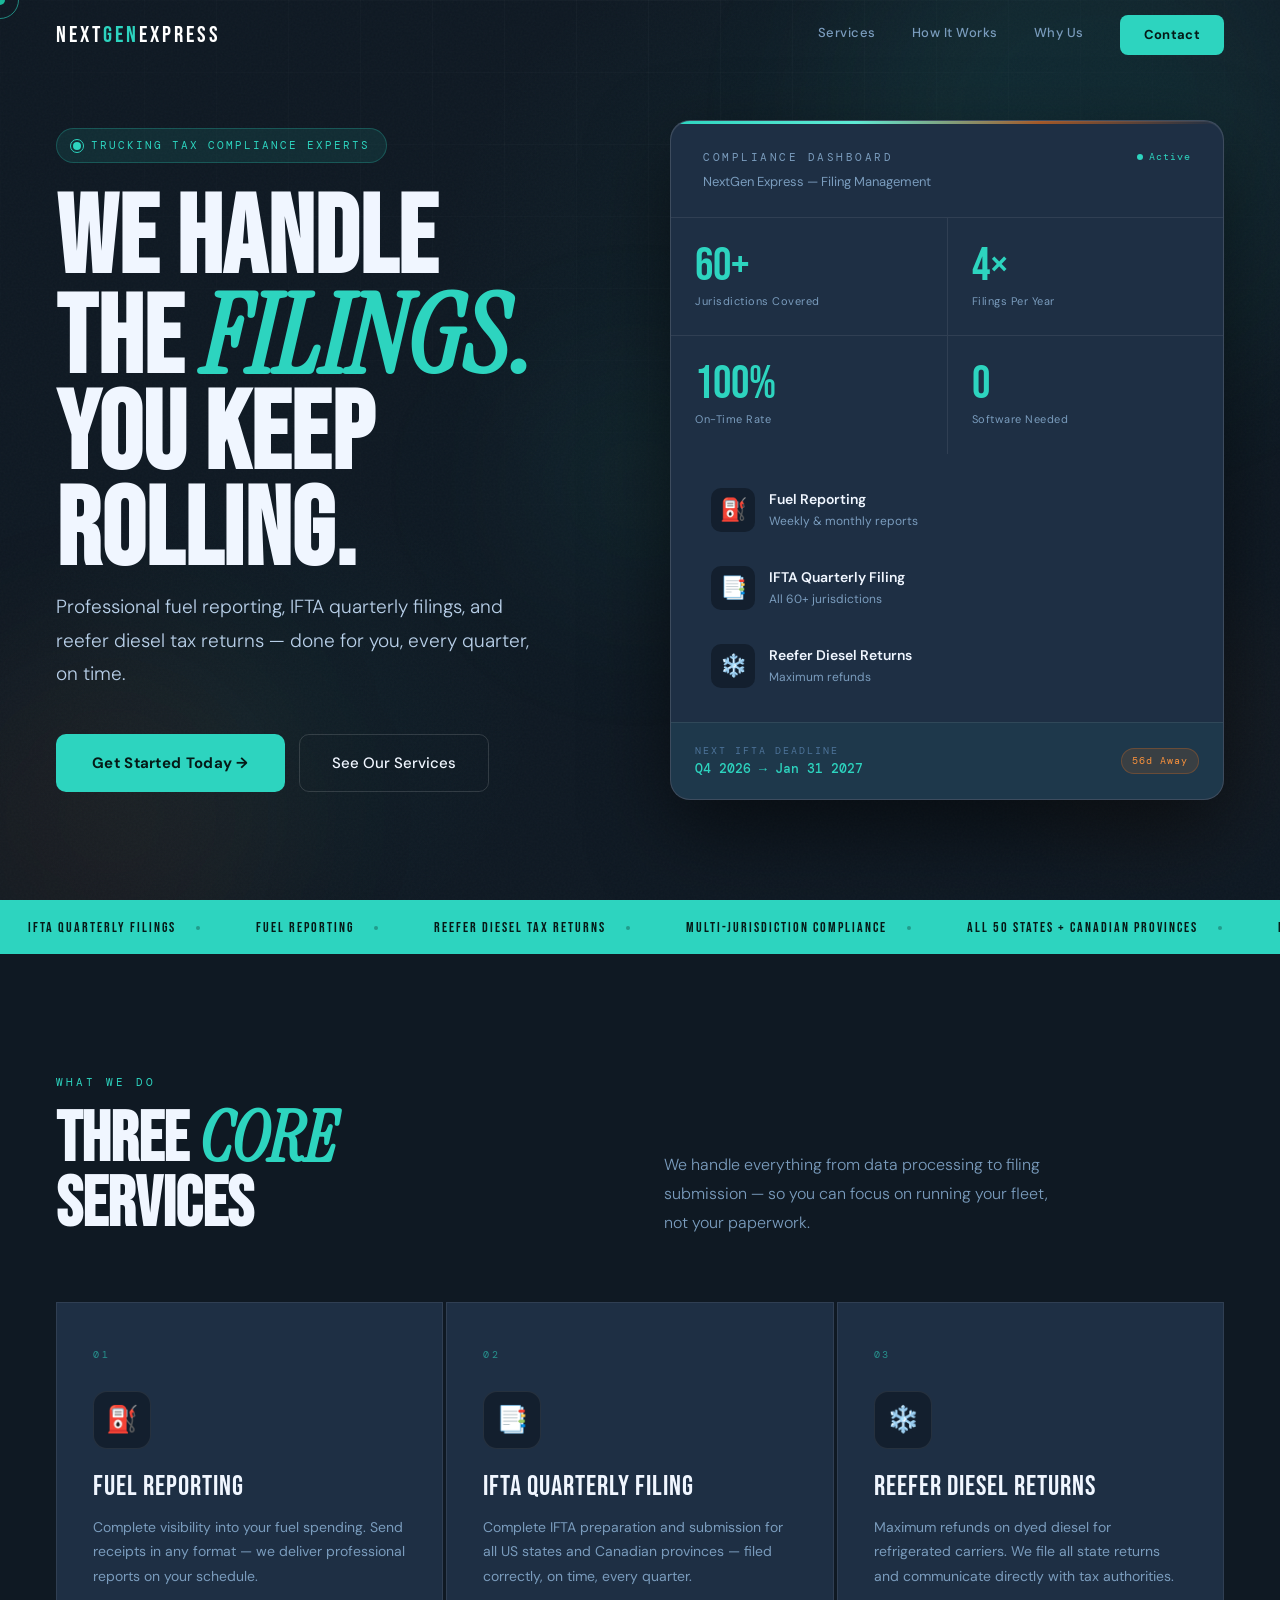
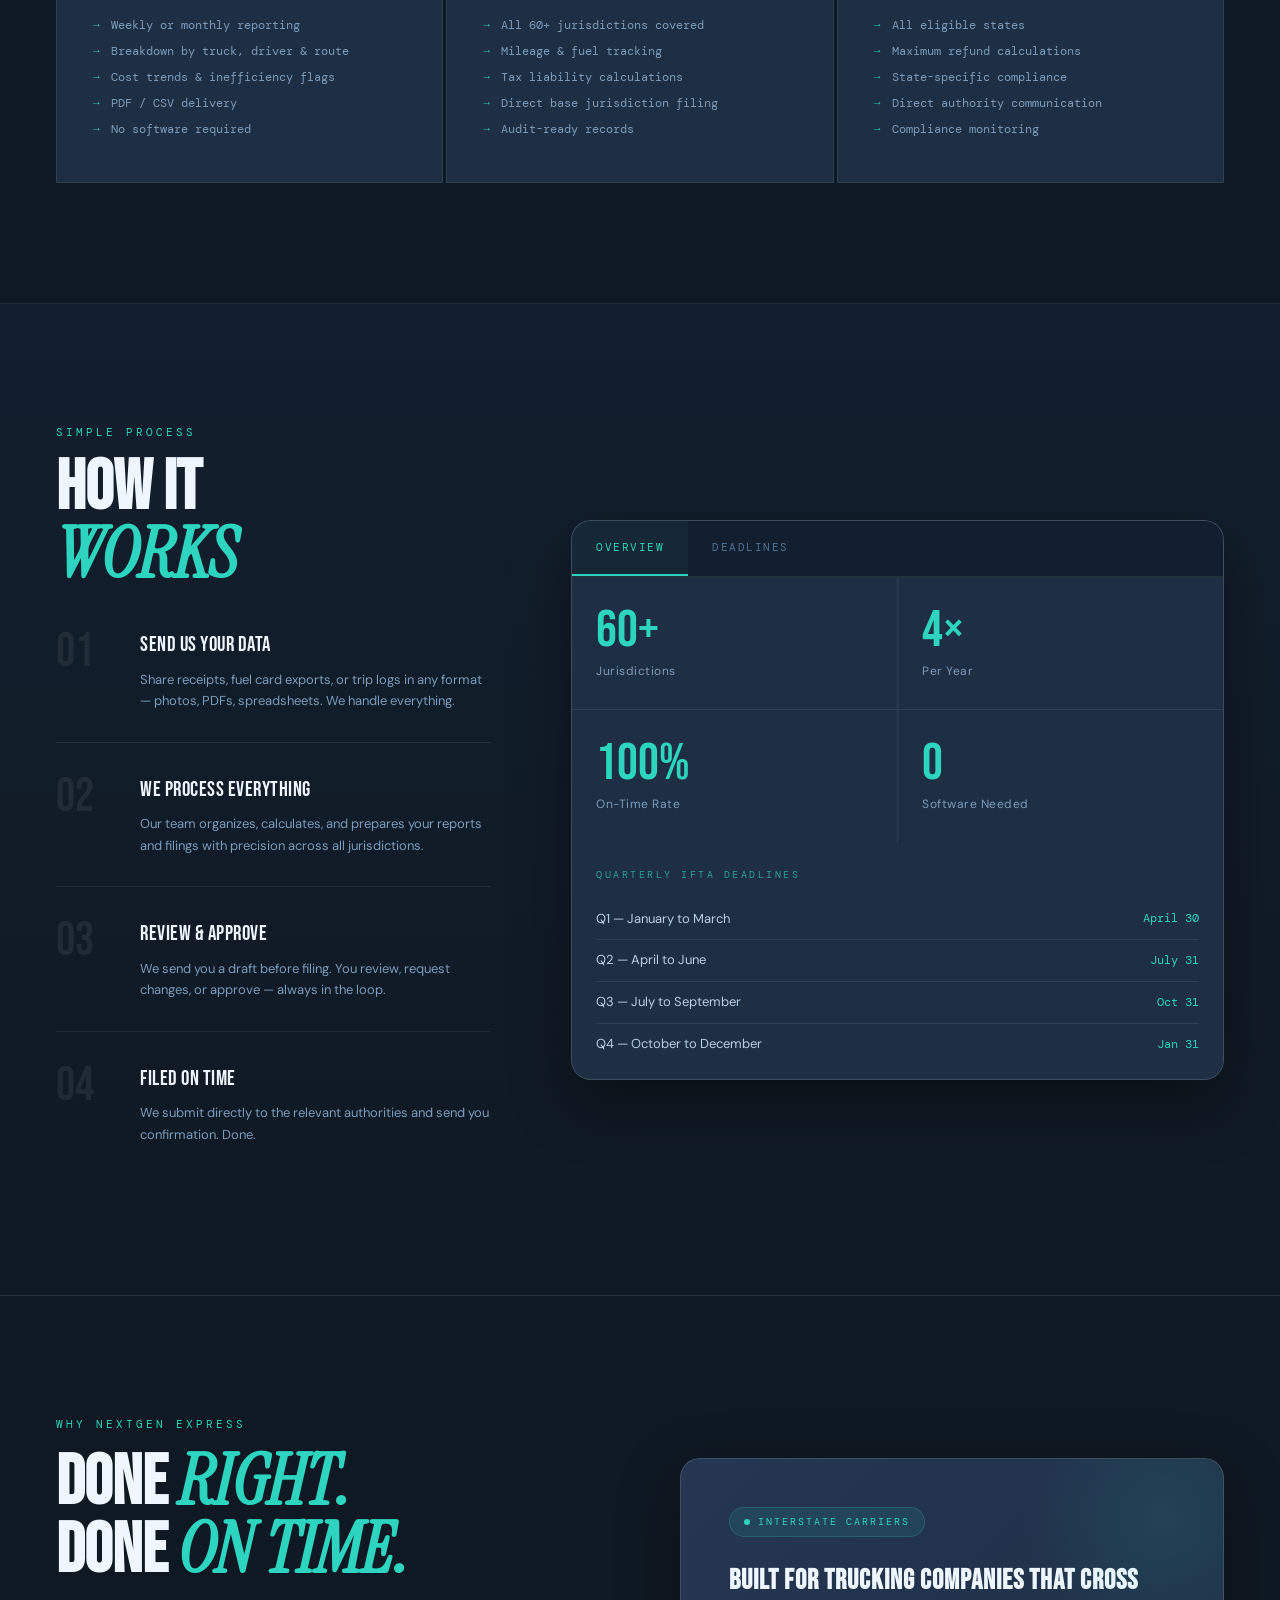
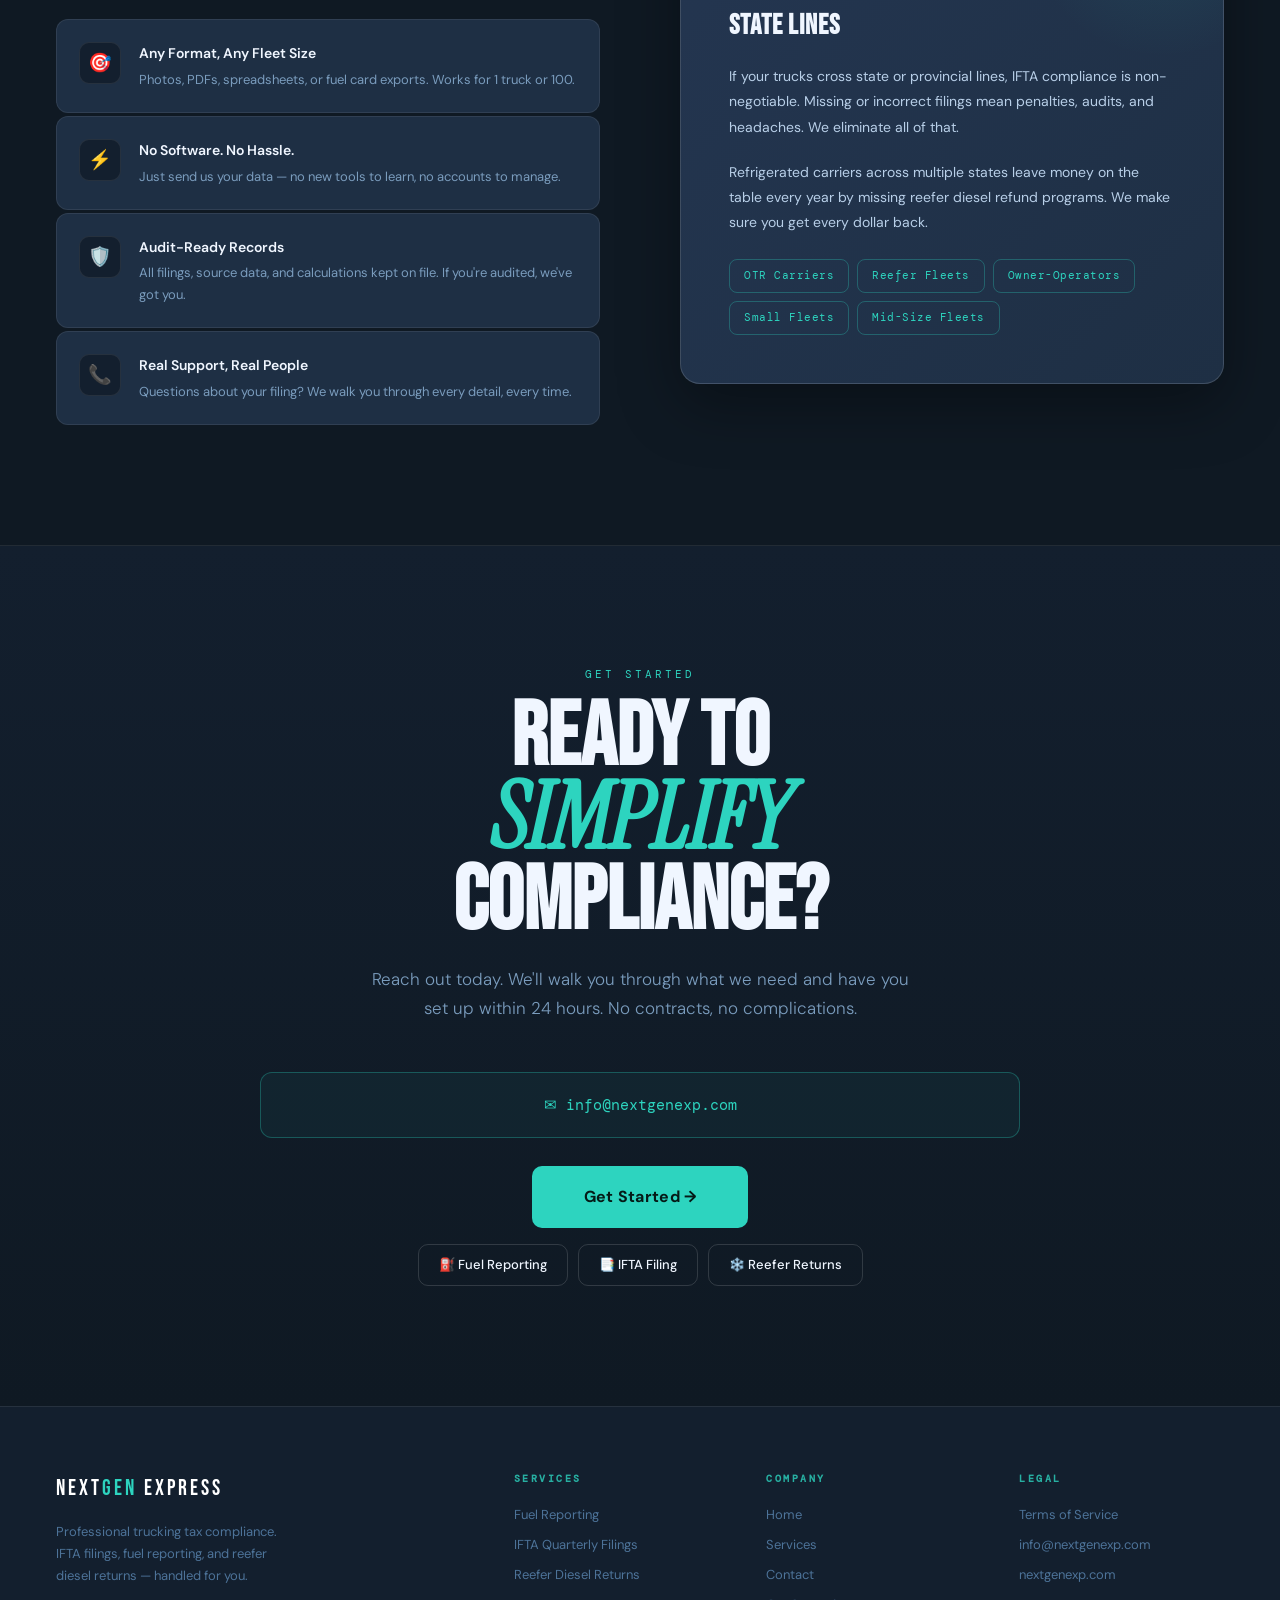
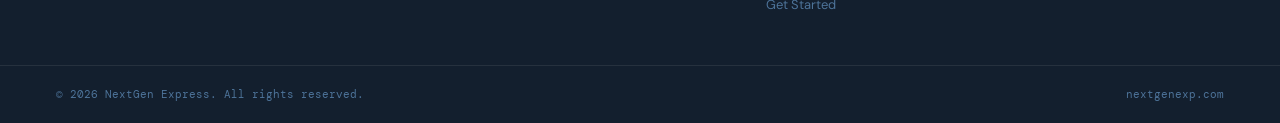
==== index.html @ b8080bb4 "Update IFTA deadline display logic in index.html" ====
<!DOCTYPE html>
<html lang="en">
<head>
<meta charset="UTF-8">
<meta name="viewport" content="width=device-width, initial-scale=1.0">
<title>NextGen Express — Trucking Tax Compliance</title>
<link rel="preconnect" href="https://fonts.googleapis.com">
<link href="https://fonts.googleapis.com/css2?family=Bebas+Neue&family=Instrument+Serif:ital@0;1&family=DM+Sans:ital,wght@0,300;0,400;0,500;0,600;1,300&family=DM+Mono:wght@400;500&display=swap" rel="stylesheet">
<style>
:root{
  --bg:#0f1923;
  --bg2:#131f2e;
  --bg3:#1a2840;
  --card:#1e2f44;
  --card2:#243651;
  --cyan:#2dd4bf;
  --cyan2:#5eead4;
  --cyan3:#99f6e4;
  --cyanDim:rgba(45,212,191,0.12);
  --cyanGlow:rgba(45,212,191,0.25);
  --cyanBorder:rgba(45,212,191,0.3);
  --border:rgba(255,255,255,0.08);
  --border2:rgba(255,255,255,0.14);
  --white:#ffffff;
  --text1:#f0f6ff;
  --text2:#b8cfe8;
  --text3:#7a9cbd;
  --text4:#4d7399;
  --accent:#f97316;
}
*,*::before,*::after{box-sizing:border-box;margin:0;padding:0;}
html{scroll-behavior:smooth;}
body{font-family:'DM Sans',sans-serif;background:var(--bg);color:var(--text1);overflow-x:hidden;line-height:1.6;cursor:none;}

/* ── CUSTOM CURSOR ── */
.cursor{position:fixed;width:10px;height:10px;background:var(--cyan);border-radius:50%;pointer-events:none;z-index:9999;transform:translate(-50%,-50%);transition:width .15s,height .15s,opacity .15s;mix-blend-mode:difference;}
.cursor-ring{position:fixed;width:38px;height:38px;border:1.5px solid var(--cyan);border-radius:50%;pointer-events:none;z-index:9998;transform:translate(-50%,-50%);transition:all .1s ease;opacity:.6;}
.cursor.hover{width:16px;height:16px;opacity:.8;}
.cursor-ring.hover{width:56px;height:56px;opacity:.3;}
.cursor-ring.click{width:28px;height:28px;opacity:.9;}
@media(max-width:768px){.cursor,.cursor-ring{display:none;}body{cursor:auto;}}

/* ── NOISE GRAIN ── */
body::after{content:'';position:fixed;inset:0;pointer-events:none;z-index:1;opacity:.03;
  background-image:url("data:image/svg+xml,%3Csvg viewBox='0 0 512 512' xmlns='http://www.w3.org/2000/svg'%3E%3Cfilter id='n'%3E%3CfeTurbulence type='fractalNoise' baseFrequency='0.85' numOctaves='4' stitchTiles='stitch'/%3E%3C/filter%3E%3Crect width='100%25' height='100%25' filter='url(%23n)'/%3E%3C/svg%3E");}

/* ── NAV ── */
nav{position:fixed;top:0;left:0;right:0;z-index:500;height:70px;padding:0 56px;
  display:flex;align-items:center;justify-content:space-between;
  transition:background .4s,backdrop-filter .4s,box-shadow .4s;}
nav.scrolled{background:rgba(15,25,35,0.88);backdrop-filter:blur(28px);box-shadow:0 1px 0 var(--border);}
.nav-logo{font-family:'Bebas Neue',sans-serif;font-size:23px;letter-spacing:3px;color:var(--white);text-decoration:none;display:flex;align-items:center;}
.nav-logo .accent{color:var(--cyan);}
.nav-links{display:flex;gap:36px;align-items:center;}
.nav-links a{color:var(--text3);text-decoration:none;font-size:13px;font-weight:500;letter-spacing:.5px;transition:color .2s;position:relative;padding-bottom:4px;}
.nav-links a::after{content:'';position:absolute;bottom:0;left:0;width:0;height:1.5px;background:var(--cyan);transition:width .3s cubic-bezier(.4,0,.2,1);}
.nav-links a:hover{color:var(--text1);}
.nav-links a:hover::after,.nav-links a.active::after{width:100%;}
.nav-links a.active{color:var(--text1);}
.nav-cta{background:var(--cyan)!important;color:#051a17!important;padding:10px 24px!important;border-radius:8px!important;font-weight:700!important;font-size:13px!important;letter-spacing:.3px!important;transition:background .2s,transform .2s,box-shadow .2s!important;}
.nav-cta::after{display:none!important;}
.nav-cta:hover{background:var(--cyan2)!important;transform:translateY(-1px)!important;box-shadow:0 8px 24px var(--cyanGlow)!important;}

/* Mobile */
.hamburger{display:none;flex-direction:column;gap:5px;cursor:pointer;padding:6px;background:none;border:none;}
.hamburger span{display:block;width:22px;height:2px;background:var(--text2);border-radius:2px;transition:all .3s;}
.hamburger.open span:nth-child(1){transform:rotate(45deg) translate(5px,5px);}
.hamburger.open span:nth-child(2){opacity:0;transform:scaleX(0);}
.hamburger.open span:nth-child(3){transform:rotate(-45deg) translate(5px,-5px);}
.mobile-nav{display:none;position:fixed;inset:0;z-index:490;background:rgba(10,18,28,.97);backdrop-filter:blur(24px);flex-direction:column;align-items:center;justify-content:center;gap:44px;}
.mobile-nav.open{display:flex;}
.mobile-nav a{font-family:'Bebas Neue',sans-serif;font-size:44px;letter-spacing:2px;color:rgba(240,246,255,.6);text-decoration:none;transition:color .2s,transform .2s;letter-spacing:3px;}
.mobile-nav a:hover{color:var(--cyan);transform:translateX(10px);}
.mobile-nav .mob-cta{background:var(--cyan);color:#051a17;padding:16px 52px;border-radius:10px;font-size:30px;font-weight:700;}

/* ── HERO ── */
.hero{min-height:100vh;display:grid;grid-template-columns:1fr 1fr;align-items:center;
  padding:100px 56px 80px;position:relative;overflow:hidden;gap:60px;}

/* Animated background */
.hero-bg{position:absolute;inset:0;pointer-events:none;}
.hero-bg-mesh{position:absolute;inset:0;
  background:
    radial-gradient(ellipse 60% 70% at 70% 30%,rgba(45,212,191,.06) 0%,transparent 60%),
    radial-gradient(ellipse 40% 50% at 20% 80%,rgba(45,212,191,.04) 0%,transparent 55%),
    radial-gradient(ellipse 30% 40% at 90% 80%,rgba(249,115,22,.04) 0%,transparent 50%);}
.hero-grid-lines{position:absolute;inset:0;
  background-image:linear-gradient(rgba(255,255,255,.025) 1px,transparent 1px),
                   linear-gradient(90deg,rgba(255,255,255,.025) 1px,transparent 1px);
  background-size:72px 72px;
  mask-image:radial-gradient(ellipse 100% 100% at 50% 0%,black 0%,transparent 80%);}

/* Floating orbs */
.orb{position:absolute;border-radius:50%;filter:blur(80px);pointer-events:none;animation:orbFloat 8s ease-in-out infinite;}
.orb1{width:500px;height:500px;background:rgba(45,212,191,.07);top:-15%;right:-5%;animation-delay:0s;}
.orb2{width:350px;height:350px;background:rgba(249,115,22,.05);bottom:-10%;left:-5%;animation-delay:3s;}
.orb3{width:250px;height:250px;background:rgba(45,212,191,.05);top:40%;left:40%;animation-delay:5s;}
@keyframes orbFloat{0%,100%{transform:translate(0,0) scale(1);}33%{transform:translate(20px,-30px) scale(1.05);}66%{transform:translate(-15px,20px) scale(.97);};}

/* Left content */
.hero-left{position:relative;z-index:2;}
.hero-badge{display:inline-flex;align-items:center;gap:10px;
  background:rgba(45,212,191,.1);border:1px solid rgba(45,212,191,.25);
  padding:8px 16px;border-radius:100px;margin-bottom:30px;
  opacity:0;animation:slideIn .6s .1s forwards;}
.badge-pulse{width:8px;height:8px;background:var(--cyan);border-radius:50%;position:relative;}
.badge-pulse::after{content:'';position:absolute;inset:-3px;border:1.5px solid var(--cyan);border-radius:50%;animation:ripple 2s infinite;}
@keyframes ripple{0%{transform:scale(1);opacity:.8;}100%{transform:scale(2.2);opacity:0;}}
.badge-label{font-family:'DM Mono',monospace;font-size:11px;letter-spacing:2px;text-transform:uppercase;color:var(--cyan);}

.hero-title{font-family:'Bebas Neue',sans-serif;font-size:clamp(70px,8.5vw,116px);
  line-height:.88;letter-spacing:.5px;margin-bottom:10px;
  opacity:0;animation:slideIn .8s .25s forwards;}
.hero-title em{font-family:'Instrument Serif',serif;font-style:italic;color:var(--cyan);}

.hero-sub{font-size:clamp(16px,1.6vw,19px);color:var(--text2);max-width:480px;
  line-height:1.75;margin-bottom:44px;font-weight:300;
  opacity:0;animation:slideIn .8s .4s forwards;}

.hero-btns{display:flex;gap:14px;flex-wrap:wrap;
  opacity:0;animation:slideIn .8s .55s forwards;}
.btn-cta{background:var(--cyan);color:#051a17;padding:16px 36px;border-radius:10px;
  font-weight:700;font-size:15px;text-decoration:none;letter-spacing:.3px;
  transition:background .2s,transform .2s,box-shadow .2s;
  display:inline-flex;align-items:center;gap:10px;}
.btn-cta:hover{background:var(--cyan2);transform:translateY(-3px);box-shadow:0 16px 40px var(--cyanGlow);}
.btn-outline{color:var(--text1);padding:16px 32px;border:1.5px solid var(--border2);border-radius:10px;
  font-size:15px;font-weight:500;text-decoration:none;
  transition:border-color .2s,color .2s,background .2s,transform .2s;
  display:inline-flex;align-items:center;gap:10px;}
.btn-outline:hover{border-color:var(--cyanBorder);color:var(--cyan);background:var(--cyanDim);transform:translateY(-2px);}

/* ── RIGHT PANEL ── */
.hero-right{position:relative;z-index:2;opacity:0;animation:slideInRight .9s .3s forwards;}
@keyframes slideInRight{from{opacity:0;transform:translateX(40px);}to{opacity:1;transform:translateX(0);}}

.hero-panel{background:var(--card);border:1px solid var(--border2);border-radius:20px;
  overflow:hidden;position:relative;
  box-shadow:0 32px 80px rgba(0,0,0,.5),inset 0 1px 0 rgba(255,255,255,.08);}
.hero-panel::before{content:'';position:absolute;top:0;left:0;right:0;height:3px;
  background:linear-gradient(90deg,var(--cyan),var(--cyan2),rgba(249,115,22,.6),transparent);}

.hp-header{padding:28px 32px 24px;border-bottom:1px solid var(--border);}
.hp-title-row{display:flex;align-items:center;justify-content:space-between;margin-bottom:6px;}
.hp-title{font-family:'DM Mono',monospace;font-size:11px;letter-spacing:2.5px;text-transform:uppercase;color:var(--text3);}
.hp-live{display:flex;align-items:center;gap:6px;font-family:'DM Mono',monospace;font-size:10px;color:var(--cyan);letter-spacing:1px;}
.hp-live-dot{width:6px;height:6px;background:var(--cyan);border-radius:50%;animation:livePulse 2s infinite;}
@keyframes livePulse{0%,100%{opacity:1;box-shadow:0 0 0 0 var(--cyanGlow);}50%{opacity:.5;box-shadow:0 0 0 6px transparent;}}
.hp-sub{font-size:13px;color:var(--text3);}

.hp-stats{display:grid;grid-template-columns:1fr 1fr;gap:1px;background:var(--border);}
.hp-stat{padding:26px 24px;background:var(--card);transition:background .2s;}
.hp-stat:hover{background:var(--card2);}
.hp-stat-n{font-family:'Bebas Neue',sans-serif;font-size:46px;color:var(--cyan);line-height:1;margin-bottom:4px;}
.hp-stat-l{font-size:11px;color:var(--text3);letter-spacing:.5px;line-height:1.4;}

.hp-services{padding:20px 24px;}
.hp-svc{display:flex;align-items:center;gap:14px;padding:14px 16px;border-radius:10px;
  margin-bottom:6px;transition:background .2s,transform .2s;cursor:default;}
.hp-svc:last-child{margin-bottom:0;}
.hp-svc:hover{background:var(--card2);transform:translateX(4px);}
.hp-svc-icon{font-size:22px;width:44px;height:44px;background:var(--bg2);border-radius:10px;
  display:flex;align-items:center;justify-content:center;flex-shrink:0;}
.hp-svc-name{font-size:14px;font-weight:600;color:var(--text1);margin-bottom:2px;}
.hp-svc-desc{font-size:12px;color:var(--text3);}
.hp-svc-arrow{margin-left:auto;color:var(--cyan);opacity:0;transition:opacity .2s,transform .2s;font-size:16px;}
.hp-svc:hover .hp-svc-arrow{opacity:1;transform:translateX(4px);}

.hp-deadline{padding:20px 24px;background:rgba(45,212,191,.05);border-top:1px solid var(--border);
  display:flex;align-items:center;justify-content:space-between;}
.hp-dl-label{font-family:'DM Mono',monospace;font-size:10px;letter-spacing:2px;text-transform:uppercase;color:var(--text4);}
.hp-dl-val{font-family:'DM Mono',monospace;font-size:13px;color:var(--cyan);font-weight:500;}
.hp-dl-badge{background:rgba(249,115,22,.15);border:1px solid rgba(249,115,22,.3);color:#fb923c;
  font-family:'DM Mono',monospace;font-size:10px;letter-spacing:1px;padding:4px 10px;border-radius:100px;}

/* ── TICKER ── */
.ticker{background:var(--cyan);padding:14px 0;overflow:hidden;white-space:nowrap;position:relative;z-index:2;}
.ticker-inner{display:inline-flex;animation:ticker 35s linear infinite;}
.ticker-item{display:inline-flex;align-items:center;gap:20px;padding:0 28px;
  font-family:'Bebas Neue',sans-serif;font-size:14px;letter-spacing:2px;color:#051a17;}
.ticker-dot{width:4px;height:4px;background:rgba(5,26,23,.3);border-radius:50%;}

/* ── SERVICES SECTION ── */
#services{padding:120px 56px;position:relative;z-index:2;}
.services-header{display:grid;grid-template-columns:1fr 1fr;gap:48px;align-items:end;margin-bottom:64px;}
.sec-eyebrow{font-family:'DM Mono',monospace;font-size:11px;letter-spacing:3px;text-transform:uppercase;color:var(--cyan);margin-bottom:14px;opacity:.9;}
.sec-heading{font-family:'Bebas Neue',sans-serif;font-size:clamp(44px,5.5vw,72px);line-height:.92;color:var(--text1);}
.sec-heading em{font-family:'Instrument Serif',serif;font-style:italic;color:var(--cyan);}
.sec-desc{font-size:16px;color:var(--text3);line-height:1.8;max-width:400px;align-self:end;font-weight:300;}

.svc-grid{display:grid;grid-template-columns:repeat(3,1fr);gap:3px;}
.svc-card{background:var(--card);border:1px solid var(--border);padding:44px 36px;
  position:relative;overflow:hidden;transition:transform .3s,box-shadow .3s,background .3s;}
.svc-card::after{content:'';position:absolute;inset:0;background:linear-gradient(135deg,rgba(45,212,191,.06) 0%,transparent 60%);opacity:0;transition:opacity .3s;}
.svc-card:hover{transform:translateY(-8px);box-shadow:0 24px 60px rgba(0,0,0,.5);background:var(--card2);}
.svc-card:hover::after{opacity:1;}
.svc-card-line{position:absolute;bottom:0;left:0;width:0;height:3px;background:linear-gradient(90deg,var(--cyan),var(--cyan2));transition:width .5s cubic-bezier(.4,0,.2,1);}
.svc-card:hover .svc-card-line{width:100%;}
.svc-n{font-family:'DM Mono',monospace;font-size:10px;letter-spacing:2.5px;color:var(--cyan);opacity:.6;margin-bottom:28px;}
.svc-icon-wrap{width:58px;height:58px;background:var(--bg2);border:1px solid var(--border);border-radius:14px;display:flex;align-items:center;justify-content:center;font-size:26px;margin-bottom:24px;transition:background .3s,border-color .3s,transform .3s;}
.svc-card:hover .svc-icon-wrap{background:var(--cyanDim);border-color:var(--cyanBorder);transform:scale(1.08);}
.svc-name{font-family:'Bebas Neue',sans-serif;font-size:28px;letter-spacing:1px;color:var(--text1);margin-bottom:14px;line-height:1;}
.svc-body{font-size:14px;color:var(--text3);line-height:1.75;margin-bottom:28px;}
.svc-feats{list-style:none;display:flex;flex-direction:column;gap:8px;}
.svc-feats li{font-size:12px;color:var(--text3);padding-left:18px;position:relative;font-family:'DM Mono',monospace;line-height:1.5;transition:color .2s;}
.svc-feats li::before{content:'→';position:absolute;left:0;color:var(--cyan);font-size:11px;}
.svc-card:hover .svc-feats li{color:var(--text2);}

/* ── PROCESS SECTION ── */
#process{padding:120px 56px;background:linear-gradient(180deg,var(--bg2) 0%,var(--bg) 100%);
  border-top:1px solid var(--border);border-bottom:1px solid var(--border);}
.process-layout{display:grid;grid-template-columns:1fr 1.5fr;gap:80px;align-items:center;}
.steps-list{display:flex;flex-direction:column;gap:0;margin-top:40px;}
.step-item{display:grid;grid-template-columns:64px 1fr;gap:20px;padding:30px 0;
  border-bottom:1px solid var(--border);transition:all .3s;}
.step-item:first-child{padding-top:0;}
.step-item:last-child{border-bottom:none;}
.step-item:hover .step-num-big{color:rgba(45,212,191,.4);}
.step-num-big{font-family:'Bebas Neue',sans-serif;font-size:48px;color:rgba(255,255,255,.07);line-height:1;transition:color .3s;}
.step-t{font-family:'Bebas Neue',sans-serif;font-size:21px;letter-spacing:.5px;margin-bottom:7px;color:var(--text1);}
.step-d{font-size:13px;color:var(--text3);line-height:1.65;}

.process-visual{background:var(--card);border:1px solid var(--border2);border-radius:20px;overflow:hidden;
  box-shadow:0 24px 60px rgba(0,0,0,.4);}
.pv-header{padding:0;background:var(--bg2);border-bottom:1px solid var(--border);}
.pv-tabs{display:flex;}
.pv-tab{padding:18px 24px;font-family:'DM Mono',monospace;font-size:11px;letter-spacing:1.5px;
  text-transform:uppercase;color:var(--text4);cursor:default;transition:color .2s,background .2s;border-bottom:2px solid transparent;}
.pv-tab.active{color:var(--cyan);background:rgba(45,212,191,.05);border-bottom-color:var(--cyan);}
.pv-stats{display:grid;grid-template-columns:1fr 1fr;gap:1px;background:var(--border);}
.pv-stat{padding:28px 24px;background:var(--card);}
.pv-n{font-family:'Bebas Neue',sans-serif;font-size:52px;color:var(--cyan);line-height:1;margin-bottom:5px;}
.pv-l{font-size:12px;color:var(--text3);letter-spacing:.5px;}
.pv-deadlines{padding:24px;background:var(--card);}
.pv-dl-title{font-family:'DM Mono',monospace;font-size:10px;letter-spacing:2.5px;text-transform:uppercase;color:var(--cyan);opacity:.7;margin-bottom:16px;}
.pv-dl-row{display:flex;align-items:center;justify-content:space-between;padding:10px 0;border-bottom:1px solid var(--border);}
.pv-dl-row:last-child{border-bottom:none;padding-bottom:0;}
.pv-dl-q{font-size:13px;color:var(--text2);}
.pv-dl-d{font-family:'DM Mono',monospace;font-size:12px;color:var(--cyan);}

/* ── WHY SECTION ── */
#why{padding:120px 56px;}
.why-layout{display:grid;grid-template-columns:1fr 1fr;gap:80px;align-items:center;}
.why-feats{display:flex;flex-direction:column;gap:3px;margin-top:36px;}
.why-feat{display:flex;align-items:flex-start;gap:18px;padding:22px;
  background:var(--card);border:1px solid var(--border);border-radius:12px;
  transition:background .3s,border-color .3s,transform .2s;}
.why-feat:hover{background:var(--card2);border-color:var(--cyanBorder);transform:translateX(6px);}
.feat-icon{width:42px;height:42px;flex-shrink:0;background:var(--bg2);border:1px solid var(--border);
  border-radius:10px;display:flex;align-items:center;justify-content:center;font-size:19px;transition:all .3s;}
.why-feat:hover .feat-icon{background:var(--cyanDim);border-color:var(--cyanBorder);}
.feat-t{font-size:14px;font-weight:600;color:var(--text1);margin-bottom:4px;}
.feat-d{font-size:13px;color:var(--text3);line-height:1.65;}

.why-card{background:linear-gradient(135deg,var(--card2) 0%,var(--card) 100%);
  border:1px solid var(--border2);border-radius:20px;padding:48px;position:relative;overflow:hidden;
  box-shadow:0 20px 60px rgba(0,0,0,.35);}
.why-card::before{content:'';position:absolute;top:-80px;right:-80px;width:280px;height:280px;
  background:radial-gradient(circle,rgba(45,212,191,.1),transparent 70%);pointer-events:none;}
.why-card-tag{display:inline-flex;align-items:center;gap:8px;background:rgba(45,212,191,.1);
  border:1px solid rgba(45,212,191,.2);padding:6px 14px;border-radius:100px;margin-bottom:22px;}
.wct-dot{width:6px;height:6px;background:var(--cyan);border-radius:50%;}
.wct-text{font-family:'DM Mono',monospace;font-size:10px;letter-spacing:2px;text-transform:uppercase;color:var(--cyan);}
.why-card h3{font-family:'Bebas Neue',sans-serif;font-size:28px;letter-spacing:1px;color:var(--text1);margin-bottom:16px;}
.why-card p{font-size:14px;color:var(--text2);line-height:1.8;margin-bottom:20px;}
.why-tags{display:flex;flex-wrap:wrap;gap:8px;margin-top:24px;}
.wtag{font-family:'DM Mono',monospace;font-size:11px;letter-spacing:.5px;
  padding:7px 14px;border:1px solid var(--cyanBorder);color:var(--cyan);border-radius:8px;
  transition:background .2s;cursor:default;}
.wtag:hover{background:var(--cyanDim);}

/* ── CTA SECTION ── */
#contact{padding:120px 56px;background:linear-gradient(180deg,var(--bg2) 0%,var(--bg) 100%);
  border-top:1px solid var(--border);}
.cta-wrap{max-width:760px;margin:0 auto;text-align:center;}
.cta-title{font-family:'Bebas Neue',sans-serif;font-size:clamp(52px,7vw,90px);line-height:.9;margin-bottom:22px;}
.cta-title em{font-family:'Instrument Serif',serif;font-style:italic;color:var(--cyan);}
.cta-sub{font-size:17px;color:var(--text3);line-height:1.75;margin-bottom:48px;font-weight:300;max-width:560px;margin-left:auto;margin-right:auto;}
.cta-email-box{display:flex;align-items:center;justify-content:center;gap:12px;
  font-family:'DM Mono',monospace;font-size:15px;color:var(--cyan);text-decoration:none;
  padding:20px 40px;border:1.5px solid var(--cyanBorder);border-radius:12px;
  background:rgba(45,212,191,.05);
  transition:background .3s,border-color .3s,box-shadow .3s;margin-bottom:8px;
  display:flex;justify-content:center;}
.cta-email-box:hover{background:rgba(45,212,191,.1);border-color:rgba(45,212,191,.5);box-shadow:0 0 60px var(--cyanGlow);}
.cta-actions{display:flex;justify-content:center;gap:12px;flex-wrap:wrap;margin-top:28px;}

/* ── FOOTER ── */
footer{padding:64px 56px 40px;border-top:1px solid var(--border);background:var(--bg2);
  display:grid;grid-template-columns:2fr 1fr 1fr 1fr;gap:48px;position:relative;z-index:2;}
.foot-logo{display:block;margin-bottom:14px;font-family:'Bebas Neue',sans-serif;font-size:22px;letter-spacing:3px;color:var(--white);text-decoration:none;}
.foot-logo .accent{color:var(--cyan);}
.foot-tagline{font-size:13px;color:var(--text4);line-height:1.7;max-width:240px;}
.foot-col h4{font-family:'DM Mono',monospace;font-size:10px;letter-spacing:2.5px;text-transform:uppercase;color:var(--cyan);margin-bottom:18px;opacity:.8;}
.foot-col a,.foot-col p{display:block;color:var(--text4);text-decoration:none;font-size:13px;margin-bottom:9px;transition:color .2s;}
.foot-col a:hover{color:var(--text1);}
.foot-bottom{padding:20px 56px;border-top:1px solid var(--border);background:var(--bg2);
  display:flex;justify-content:space-between;align-items:center;position:relative;z-index:2;}
.foot-bottom p{font-size:11px;color:var(--text4);font-family:'DM Mono',monospace;}

/* ── ANIMATIONS ── */
@keyframes slideIn{from{opacity:0;transform:translateY(30px);}to{opacity:1;transform:translateY(0);}}
@keyframes ticker{0%{transform:translateX(0);}100%{transform:translateX(-50%);}}

.reveal{opacity:0;transform:translateY(32px);transition:opacity .7s cubic-bezier(.4,0,.2,1),transform .7s cubic-bezier(.4,0,.2,1);}
.reveal.visible{opacity:1;transform:none;}
.reveal-r{opacity:0;transform:translateX(32px);transition:opacity .7s cubic-bezier(.4,0,.2,1),transform .7s cubic-bezier(.4,0,.2,1);}
.reveal-r.visible{opacity:1;transform:none;}
.d1{transition-delay:.1s;}.d2{transition-delay:.2s;}.d3{transition-delay:.3s;}.d4{transition-delay:.4s;}

/* ── RESPONSIVE ── */
@media(max-width:1100px){
  .hero{grid-template-columns:1fr;padding:100px 40px 80px;gap:48px;}
  .hero-right{max-width:560px;}
  .hp-stats{grid-template-columns:repeat(4,1fr);}
}
@media(max-width:960px){
  nav{padding:0 24px;}
  .nav-links{display:none;}
  .hamburger{display:flex;}
  .hero{padding:90px 24px 60px;}
  #services,#process,#why,#contact{padding:80px 24px;}
  .services-header{grid-template-columns:1fr;gap:20px;margin-bottom:44px;}
  .svc-grid{grid-template-columns:1fr;gap:3px;}
  .process-layout,.why-layout{grid-template-columns:1fr;gap:48px;}
  .hp-stats{grid-template-columns:1fr 1fr;}
  footer{grid-template-columns:1fr 1fr;padding:40px 24px 24px;gap:32px;}
  .foot-bottom{padding:16px 24px;flex-direction:column;gap:6px;text-align:center;}
  .cta-actions{flex-direction:column;align-items:center;}
  .cta-actions a{width:100%;max-width:320px;justify-content:center;}
  .hero-btns{flex-direction:column;align-items:flex-start;}
  .hero-btns a{width:100%;justify-content:center;}
}
@media(max-width:540px){
  footer{grid-template-columns:1fr;}
  .hero-title{font-size:clamp(64px,16vw,88px);}
  .hp-stats{grid-template-columns:1fr 1fr;}
}
</style>
</head>
<body>

<!-- CURSOR -->
<div class="cursor" id="cursor"></div>
<div class="cursor-ring" id="cursorRing"></div>

<!-- NAV -->
<nav id="nav">
  <a href="/" class="nav-logo">NEXT<span class="accent">GEN</span> EXPRESS</a>
  <div class="nav-links">
    <a href="/services" id="navServices">Services</a>
    <a href="#process" id="navProcess">How It Works</a>
    <a href="#why" id="navWhy">Why Us</a>
    <a href="/contact" class="nav-cta">Contact</a>
  </div>
  <button class="hamburger" id="hb" onclick="toggleNav()" aria-label="Menu">
    <span></span><span></span><span></span>
  </button>
</nav>

<div class="mobile-nav" id="mobileNav">
  <a href="/services" onclick="closeNav()">Services</a>
  <a href="#process" onclick="closeNav()">How It Works</a>
  <a href="#why" onclick="closeNav()">Why Us</a>
  <a href="/contact" class="mob-cta" onclick="closeNav()">Contact</a>
</div>

<!-- HERO -->
<section class="hero" id="home">
  <div class="hero-bg">
    <div class="hero-bg-mesh"></div>
    <div class="hero-grid-lines"></div>
    <div class="orb orb1"></div>
    <div class="orb orb2"></div>
    <div class="orb orb3"></div>
  </div>

  <div class="hero-left">
    <div class="hero-badge">
      <span class="badge-pulse"></span>
      <span class="badge-label">Trucking Tax Compliance Experts</span>
    </div>
    <h1 class="hero-title">
      WE HANDLE<br>
      THE <em>FILINGS.</em><br>
      YOU KEEP<br>
      ROLLING.
    </h1>
    <p class="hero-sub">Professional fuel reporting, IFTA quarterly filings, and reefer diesel tax returns — done for you, every quarter, on time.</p>
    <div class="hero-btns">
      <a href="/get-started" class="btn-cta">Get Started Today →</a>
      <a href="/services" class="btn-outline">See Our Services</a>
    </div>
  </div>

  <div class="hero-right">
    <div class="hero-panel">
      <div class="hp-header">
        <div class="hp-title-row">
          <span class="hp-title">Compliance Dashboard</span>
          <span class="hp-live"><span class="hp-live-dot"></span>Active</span>
        </div>
        <div class="hp-sub">NextGen Express — Filing Management</div>
      </div>
      <div class="hp-stats">
        <div class="hp-stat">
          <div class="hp-stat-n" data-count="60" data-suffix="+">60+</div>
          <div class="hp-stat-l">Jurisdictions Covered</div>
        </div>
        <div class="hp-stat">
          <div class="hp-stat-n" data-count="4" data-suffix="×">4×</div>
          <div class="hp-stat-l">Filings Per Year</div>
        </div>
        <div class="hp-stat">
          <div class="hp-stat-n" data-count="100" data-suffix="%">100%</div>
          <div class="hp-stat-l">On-Time Rate</div>
        </div>
        <div class="hp-stat">
          <div class="hp-stat-n" data-count="0">0</div>
          <div class="hp-stat-l">Software Needed</div>
        </div>
      </div>
      <div class="hp-services">
        <div class="hp-svc">
          <div class="hp-svc-icon">⛽</div>
          <div><div class="hp-svc-name">Fuel Reporting</div><div class="hp-svc-desc">Weekly & monthly reports</div></div>
          <span class="hp-svc-arrow">→</span>
        </div>
        <div class="hp-svc">
          <div class="hp-svc-icon">📑</div>
          <div><div class="hp-svc-name">IFTA Quarterly Filing</div><div class="hp-svc-desc">All 60+ jurisdictions</div></div>
          <span class="hp-svc-arrow">→</span>
        </div>
        <div class="hp-svc">
          <div class="hp-svc-icon">❄️</div>
          <div><div class="hp-svc-name">Reefer Diesel Returns</div><div class="hp-svc-desc">Maximum refunds</div></div>
          <span class="hp-svc-arrow">→</span>
        </div>
      </div>
      <div class="hp-deadline">
        <div>
          <div class="hp-dl-label">Next IFTA Deadline</div>
          <div class="hp-dl-val" id="nextDeadlineVal">—</div>
        </div>
        <span class="hp-dl-badge" id="nextDeadlineBadge">—</span>
      </div>
    </div>
  </div>
</section>

<!-- TICKER -->
<div class="ticker">
  <div class="ticker-inner">
    <span class="ticker-item">IFTA Quarterly Filings<span class="ticker-dot"></span></span>
    <span class="ticker-item">Fuel Reporting<span class="ticker-dot"></span></span>
    <span class="ticker-item">Reefer Diesel Tax Returns<span class="ticker-dot"></span></span>
    <span class="ticker-item">Multi-Jurisdiction Compliance<span class="ticker-dot"></span></span>
    <span class="ticker-item">All 50 States + Canadian Provinces<span class="ticker-dot"></span></span>
    <span class="ticker-item">No Software Required<span class="ticker-dot"></span></span>
    <span class="ticker-item">IFTA Quarterly Filings<span class="ticker-dot"></span></span>
    <span class="ticker-item">Fuel Reporting<span class="ticker-dot"></span></span>
    <span class="ticker-item">Reefer Diesel Tax Returns<span class="ticker-dot"></span></span>
    <span class="ticker-item">Multi-Jurisdiction Compliance<span class="ticker-dot"></span></span>
    <span class="ticker-item">All 50 States + Canadian Provinces<span class="ticker-dot"></span></span>
    <span class="ticker-item">No Software Required<span class="ticker-dot"></span></span>
  </div>
</div>

<!-- SERVICES -->
<section id="services" style="padding:120px 56px;">
  <div class="services-header">
    <div>
      <div class="sec-eyebrow reveal">What We Do</div>
      <h2 class="sec-heading reveal d1">THREE <em>CORE</em><br>SERVICES</h2>
    </div>
    <p class="sec-desc reveal d2">We handle everything from data processing to filing submission — so you can focus on running your fleet, not your paperwork.</p>
  </div>
  <div class="svc-grid">
    <div class="svc-card reveal d1">
      <div class="svc-card-line"></div>
      <div class="svc-n">01</div>
      <div class="svc-icon-wrap">⛽</div>
      <div class="svc-name">Fuel Reporting</div>
      <p class="svc-body">Complete visibility into your fuel spending. Send receipts in any format — we deliver professional reports on your schedule.</p>
      <ul class="svc-feats">
        <li>Weekly or monthly reporting</li>
        <li>Breakdown by truck, driver & route</li>
        <li>Cost trends & inefficiency flags</li>
        <li>PDF / CSV delivery</li>
        <li>No software required</li>
      </ul>
    </div>
    <div class="svc-card reveal d2">
      <div class="svc-card-line"></div>
      <div class="svc-n">02</div>
      <div class="svc-icon-wrap">📑</div>
      <div class="svc-name">IFTA Quarterly Filing</div>
      <p class="svc-body">Complete IFTA preparation and submission for all US states and Canadian provinces — filed correctly, on time, every quarter.</p>
      <ul class="svc-feats">
        <li>All 60+ jurisdictions covered</li>
        <li>Mileage & fuel tracking</li>
        <li>Tax liability calculations</li>
        <li>Direct base jurisdiction filing</li>
        <li>Audit-ready records</li>
      </ul>
    </div>
    <div class="svc-card reveal d3">
      <div class="svc-card-line"></div>
      <div class="svc-n">03</div>
      <div class="svc-icon-wrap">❄️</div>
      <div class="svc-name">Reefer Diesel Returns</div>
      <p class="svc-body">Maximum refunds on dyed diesel for refrigerated carriers. We file all state returns and communicate directly with tax authorities.</p>
      <ul class="svc-feats">
        <li>All eligible states</li>
        <li>Maximum refund calculations</li>
        <li>State-specific compliance</li>
        <li>Direct authority communication</li>
        <li>Compliance monitoring</li>
      </ul>
    </div>
  </div>
</section>

<!-- PROCESS -->
<section id="process">
  <div style="max-width:1200px;margin:0 auto;">
    <div class="process-layout">
      <div>
        <div class="sec-eyebrow reveal">Simple Process</div>
        <h2 class="sec-heading reveal d1">HOW IT<br><em>WORKS</em></h2>
        <div class="steps-list">
          <div class="step-item reveal d1">
            <div class="step-num-big">01</div>
            <div><div class="step-t">Send Us Your Data</div><p class="step-d">Share receipts, fuel card exports, or trip logs in any format — photos, PDFs, spreadsheets. We handle everything.</p></div>
          </div>
          <div class="step-item reveal d2">
            <div class="step-num-big">02</div>
            <div><div class="step-t">We Process Everything</div><p class="step-d">Our team organizes, calculates, and prepares your reports and filings with precision across all jurisdictions.</p></div>
          </div>
          <div class="step-item reveal d3">
            <div class="step-num-big">03</div>
            <div><div class="step-t">Review & Approve</div><p class="step-d">We send you a draft before filing. You review, request changes, or approve — always in the loop.</p></div>
          </div>
          <div class="step-item reveal d4">
            <div class="step-num-big">04</div>
            <div><div class="step-t">Filed On Time</div><p class="step-d">We submit directly to the relevant authorities and send you confirmation. Done.</p></div>
          </div>
        </div>
      </div>
      <div class="process-visual reveal-r d1">
        <div class="pv-header">
          <div class="pv-tabs">
            <div class="pv-tab active">Overview</div>
            <div class="pv-tab">Deadlines</div>
          </div>
        </div>
        <div class="pv-stats">
          <div class="pv-stat"><div class="pv-n" data-count="60" data-suffix="+">60+</div><div class="pv-l">Jurisdictions</div></div>
          <div class="pv-stat"><div class="pv-n" data-count="4" data-suffix="×">4×</div><div class="pv-l">Per Year</div></div>
          <div class="pv-stat"><div class="pv-n" data-count="100" data-suffix="%">100%</div><div class="pv-l">On-Time Rate</div></div>
          <div class="pv-stat"><div class="pv-n" data-count="0">0</div><div class="pv-l">Software Needed</div></div>
        </div>
        <div class="pv-deadlines">
          <div class="pv-dl-title">Quarterly IFTA Deadlines</div>
          <div class="pv-dl-row"><span class="pv-dl-q">Q1 — January to March</span><span class="pv-dl-d">April 30</span></div>
          <div class="pv-dl-row"><span class="pv-dl-q">Q2 — April to June</span><span class="pv-dl-d">July 31</span></div>
          <div class="pv-dl-row"><span class="pv-dl-q">Q3 — July to September</span><span class="pv-dl-d">Oct 31</span></div>
          <div class="pv-dl-row"><span class="pv-dl-q">Q4 — October to December</span><span class="pv-dl-d">Jan 31</span></div>
        </div>
      </div>
    </div>
  </div>
</section>

<!-- WHY -->
<section id="why">
  <div style="max-width:1200px;margin:0 auto;">
    <div class="why-layout">
      <div>
        <div class="sec-eyebrow reveal">Why NextGen Express</div>
        <h2 class="sec-heading reveal d1">DONE <em>RIGHT.</em><br>DONE <em>ON TIME.</em></h2>
        <div class="why-feats">
          <div class="why-feat reveal d1"><div class="feat-icon">🎯</div><div><div class="feat-t">Any Format, Any Fleet Size</div><p class="feat-d">Photos, PDFs, spreadsheets, or fuel card exports. Works for 1 truck or 100.</p></div></div>
          <div class="why-feat reveal d2"><div class="feat-icon">⚡</div><div><div class="feat-t">No Software. No Hassle.</div><p class="feat-d">Just send us your data — no new tools to learn, no accounts to manage.</p></div></div>
          <div class="why-feat reveal d3"><div class="feat-icon">🛡️</div><div><div class="feat-t">Audit-Ready Records</div><p class="feat-d">All filings, source data, and calculations kept on file. If you're audited, we've got you.</p></div></div>
          <div class="why-feat reveal d4"><div class="feat-icon">📞</div><div><div class="feat-t">Real Support, Real People</div><p class="feat-d">Questions about your filing? We walk you through every detail, every time.</p></div></div>
        </div>
      </div>
      <div class="why-card reveal-r d1">
        <div class="why-card-tag"><span class="wct-dot"></span><span class="wct-text">Interstate Carriers</span></div>
        <h3>Built for Trucking Companies That Cross State Lines</h3>
        <p>If your trucks cross state or provincial lines, IFTA compliance is non-negotiable. Missing or incorrect filings mean penalties, audits, and headaches. We eliminate all of that.</p>
        <p>Refrigerated carriers across multiple states leave money on the table every year by missing reefer diesel refund programs. We make sure you get every dollar back.</p>
        <div class="why-tags">
          <span class="wtag">OTR Carriers</span>
          <span class="wtag">Reefer Fleets</span>
          <span class="wtag">Owner-Operators</span>
          <span class="wtag">Small Fleets</span>
          <span class="wtag">Mid-Size Fleets</span>
        </div>
      </div>
    </div>
  </div>
</section>

<!-- CTA -->
<section id="contact">
  <div class="cta-wrap">
    <div class="sec-eyebrow reveal" style="text-align:center;">Get Started</div>
    <h2 class="cta-title reveal d1">READY TO<br><em>SIMPLIFY</em><br>COMPLIANCE?</h2>
    <p class="cta-sub reveal d2">Reach out today. We'll walk you through what we need and have you set up within 24 hours. No contracts, no complications.</p>
    <div class="reveal d3">
      <a href="mailto:info@nextgenexp.com" class="cta-email-box">✉ info@nextgenexp.com</a>
    </div>
    <div class="reveal d4" style="display:flex;flex-direction:column;align-items:center;gap:16px;margin-top:28px;">
      <a href="/get-started" class="btn-cta" style="font-size:16px;padding:18px 52px;">Get Started →</a>
      <div style="display:flex;gap:10px;flex-wrap:wrap;justify-content:center;">
        <a href="mailto:info@nextgenexp.com?subject=Fuel Reporting Inquiry" class="btn-outline" style="font-size:13px;padding:10px 20px;">⛽ Fuel Reporting</a>
        <a href="mailto:info@nextgenexp.com?subject=IFTA Filing Inquiry" class="btn-outline" style="font-size:13px;padding:10px 20px;">📑 IFTA Filing</a>
        <a href="mailto:info@nextgenexp.com?subject=Reefer Diesel Tax Return Inquiry" class="btn-outline" style="font-size:13px;padding:10px 20px;">❄️ Reefer Returns</a>
      </div>
    </div>
  </div>
</section>

<!-- FOOTER -->
<footer>
  <div>
    <a href="/" class="foot-logo">NEXT<span class="accent">GEN</span> EXPRESS</a>
    <p class="foot-tagline">Professional trucking tax compliance. IFTA filings, fuel reporting, and reefer diesel returns — handled for you.</p>
  </div>
  <div class="foot-col"><h4>Services</h4><a href="/services">Fuel Reporting</a><a href="/services">IFTA Quarterly Filings</a><a href="/services">Reefer Diesel Returns</a></div>
  <div class="foot-col"><h4>Company</h4><a href="/">Home</a><a href="/services">Services</a><a href="/contact">Contact</a><a href="/get-started">Get Started</a></div>
  <div class="foot-col"><h4>Legal</h4><a href="/terms-of-service">Terms of Service</a><p>info@nextgenexp.com</p><p>nextgenexp.com</p></div>
</footer>
<div class="foot-bottom">
  <p>© 2026 NextGen Express. All rights reserved.</p>
  <p>nextgenexp.com</p>
</div>

<script>
/* ── CURSOR ── */
const cur=document.getElementById('cursor'),ring=document.getElementById('cursorRing');
let mx=0,my=0,rx=0,ry=0;
document.addEventListener('mousemove',e=>{mx=e.clientX;my=e.clientY;cur.style.left=mx+'px';cur.style.top=my+'px';});
(function animRing(){rx+=(mx-rx)*.12;ry+=(my-ry)*.12;ring.style.left=rx+'px';ring.style.top=ry+'px';requestAnimationFrame(animRing);})();
document.querySelectorAll('a,button,.svc-card,.why-feat,.hp-svc').forEach(el=>{
  el.addEventListener('mouseenter',()=>{cur.classList.add('hover');ring.classList.add('hover');});
  el.addEventListener('mouseleave',()=>{cur.classList.remove('hover');ring.classList.remove('hover');});
});
document.addEventListener('mousedown',()=>ring.classList.add('click'));
document.addEventListener('mouseup',()=>ring.classList.remove('click'));

/* ── NAV ── */
const nav=document.getElementById('nav');
window.addEventListener('scroll',()=>{
  nav.classList.toggle('scrolled',scrollY>50);
  const secs=[{id:'process',el:document.getElementById('process')},{id:'why',el:document.getElementById('why')}];
  let cur2='';
  secs.forEach(s=>{if(s.el&&scrollY>=s.el.offsetTop-130)cur2=s.id;});
  document.getElementById('navProcess').classList.toggle('active',cur2==='process');
  document.getElementById('navWhy').classList.toggle('active',cur2==='why');
});

/* ── MOBILE NAV ── */
function toggleNav(){const mn=document.getElementById('mobileNav'),hb=document.getElementById('hb');const o=mn.classList.toggle('open');hb.classList.toggle('open');document.body.style.overflow=o?'hidden':'';}
function closeNav(){document.getElementById('mobileNav').classList.remove('open');document.getElementById('hb').classList.remove('open');document.body.style.overflow='';}

/* ── SMOOTH SCROLL ── */
document.querySelectorAll('a[href^="#"]').forEach(a=>a.addEventListener('click',e=>{const t=document.querySelector(a.getAttribute('href'));if(t){e.preventDefault();closeNav();setTimeout(()=>t.scrollIntoView({behavior:'smooth'}),60);}}));

/* ── REVEAL ── */
const ro=new IntersectionObserver(es=>es.forEach(e=>{if(e.isIntersecting)e.target.classList.add('visible');}),{threshold:.1});
document.querySelectorAll('.reveal,.reveal-r').forEach(el=>ro.observe(el));

/* ── COUNTERS ── */
function runCounters(parent){
  parent.querySelectorAll('[data-count]').forEach(el=>{
    const target=+el.dataset.count,suffix=el.dataset.suffix||'';
    let s=null;
    const step=ts=>{if(!s)s=ts;const p=Math.min((ts-s)/1600,1);const ease=1-Math.pow(1-p,3);
      el.textContent=Math.round(ease*target)+suffix;if(p<1)requestAnimationFrame(step);};
    requestAnimationFrame(step);
  });
}
const co=new IntersectionObserver(es=>es.forEach(e=>{if(e.isIntersecting){runCounters(e.target);co.unobserve(e.target);}}),{threshold:.3});
document.querySelectorAll('.hp-stats,.pv-stats').forEach(el=>co.observe(el));

/* ── AUTO IFTA DEADLINE ── */
(function(){
  const now=new Date(),y=now.getFullYear();
  const deadlines=[
    {label:`Q1 ${y} → April 30`,    date:new Date(y,3,30),  q:'Q1'},
    {label:`Q2 ${y} → July 31`,     date:new Date(y,6,31),  q:'Q2'},
    {label:`Q3 ${y} → October 31`,  date:new Date(y,9,31),  q:'Q3'},
    {label:`Q4 ${y} → Jan 31 ${y+1}`,date:new Date(y+1,0,31),q:'Q4'},
  ];
  const next=deadlines.find(d=>d.date>=now);
  if(!next)return;
  const days=Math.ceil((next.date-now)/(864e5));
  let badge,bg,bc,col;
  if(days<=14){badge=`${days}d Left`;bg='rgba(239,68,68,.15)';bc='rgba(239,68,68,.3)';col='#f87171';}
  else if(days<=30){badge=`${days}d Left`;bg='rgba(249,115,22,.15)';bc='rgba(249,115,22,.3)';col='#fb923c';}
  else if(days<=60){badge=`${days}d Away`;bg='rgba(249,115,22,.12)';bc='rgba(249,115,22,.25)';col='#fb923c';}
  else{badge=next.q+' Due';bg='rgba(45,212,191,.1)';bc='rgba(45,212,191,.25)';col='#2dd4bf';}
  const v=document.getElementById('nextDeadlineVal'),b=document.getElementById('nextDeadlineBadge');
  if(v)v.textContent=next.label;
  if(b){b.textContent=badge;b.style.background=bg;b.style.borderColor=bc;b.style.color=col;}
})();
</script>
</body>
</html>
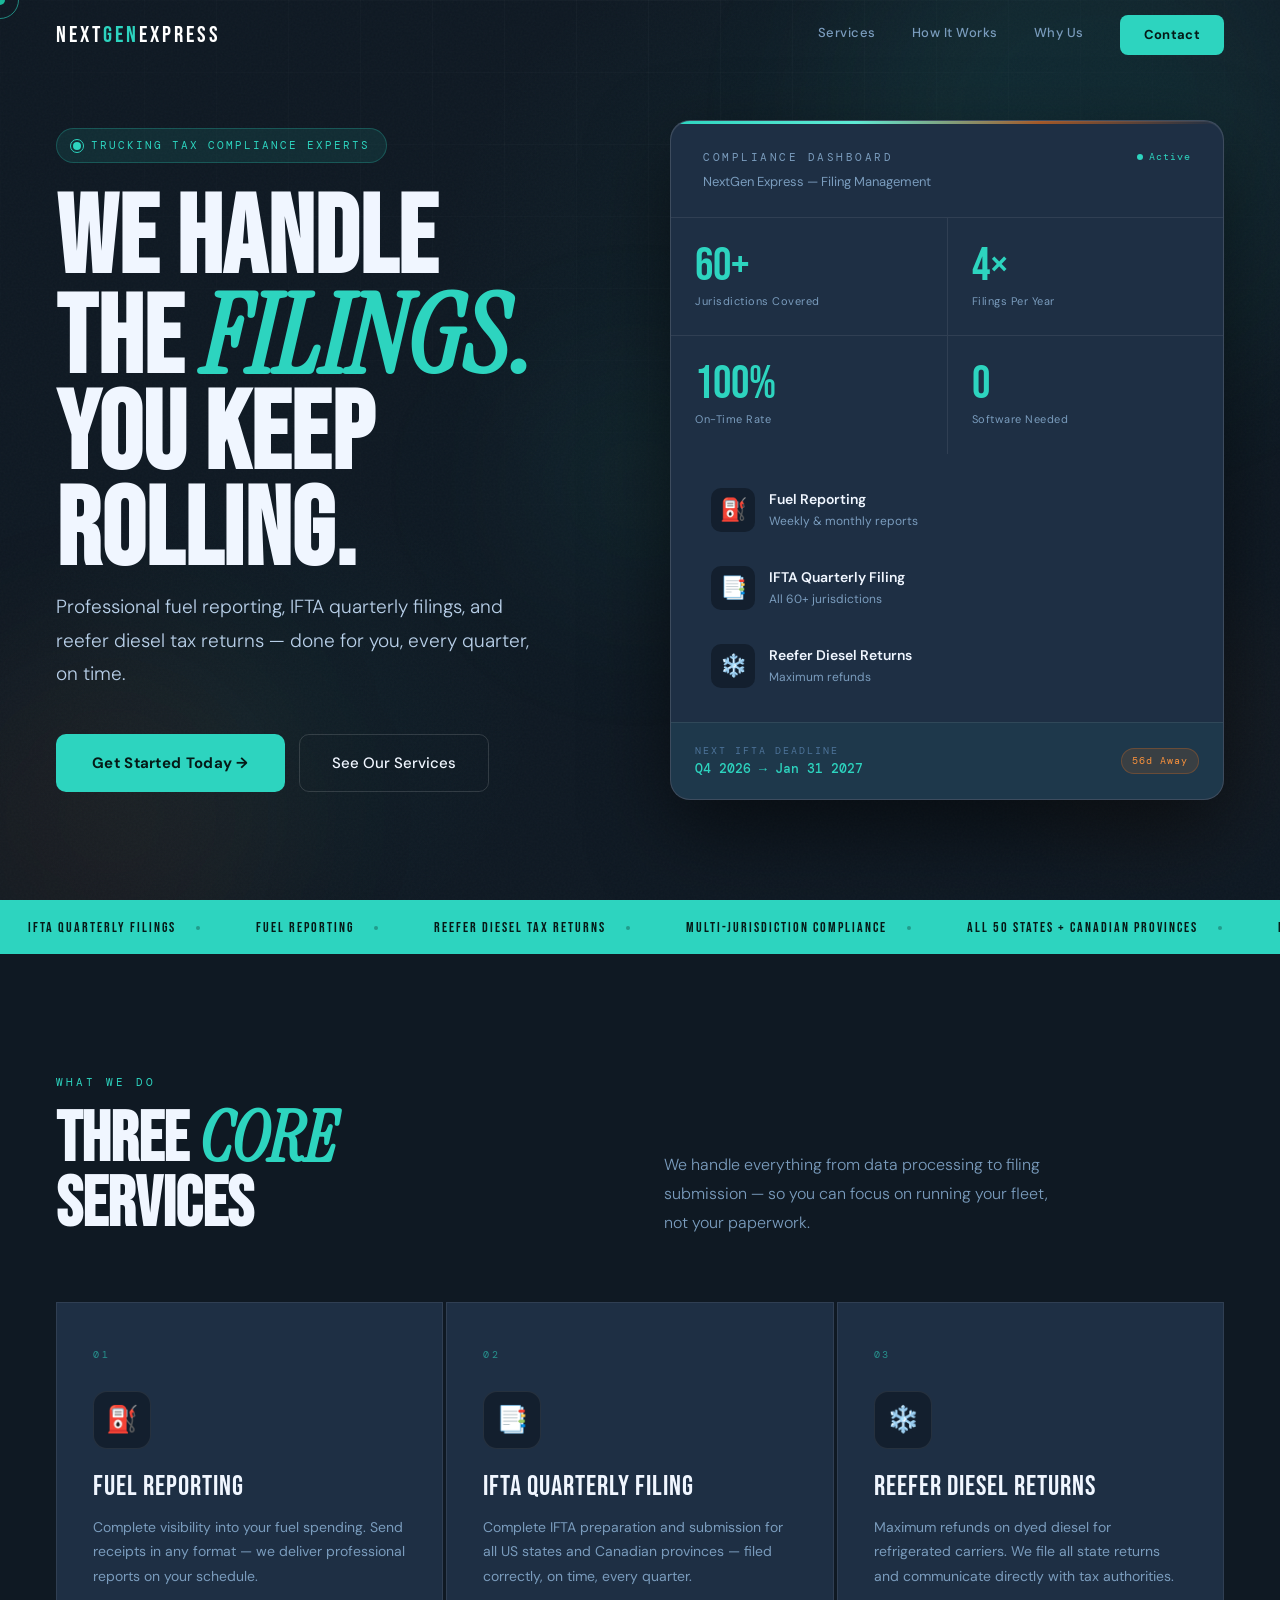
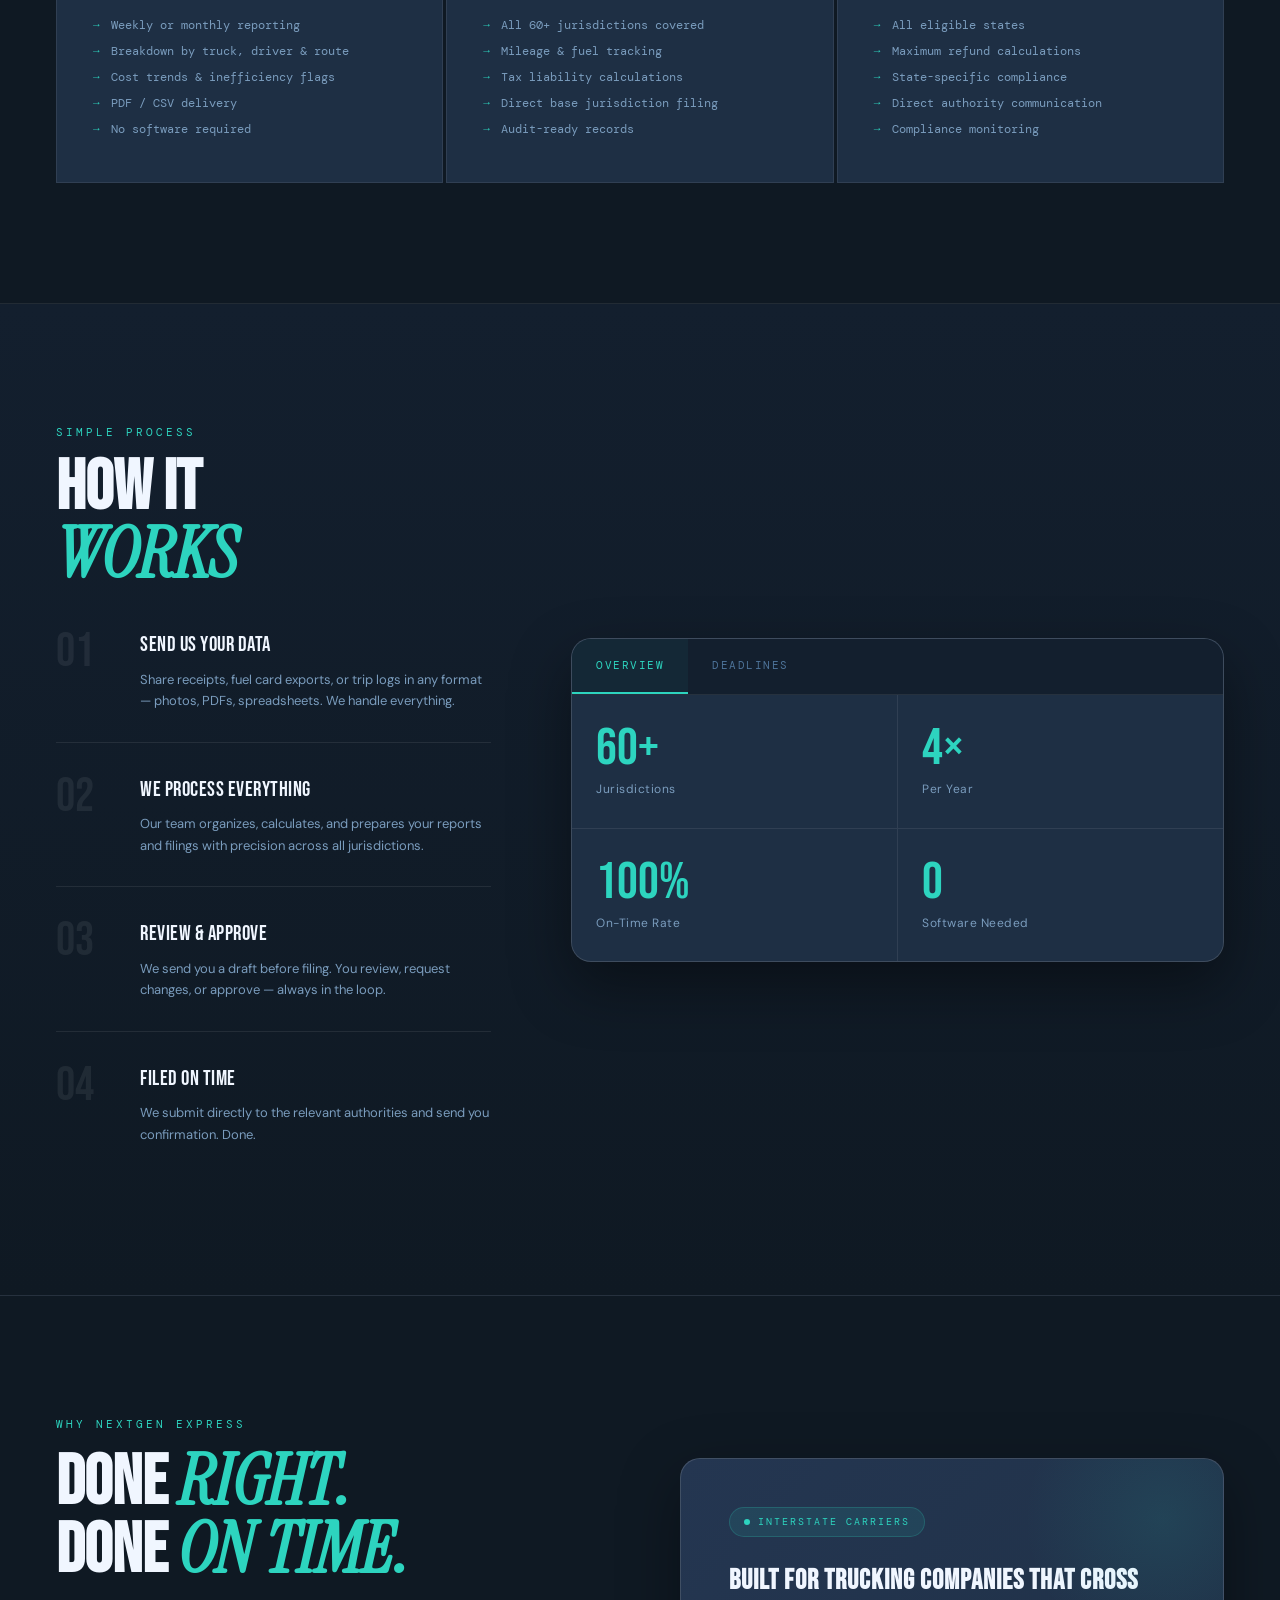
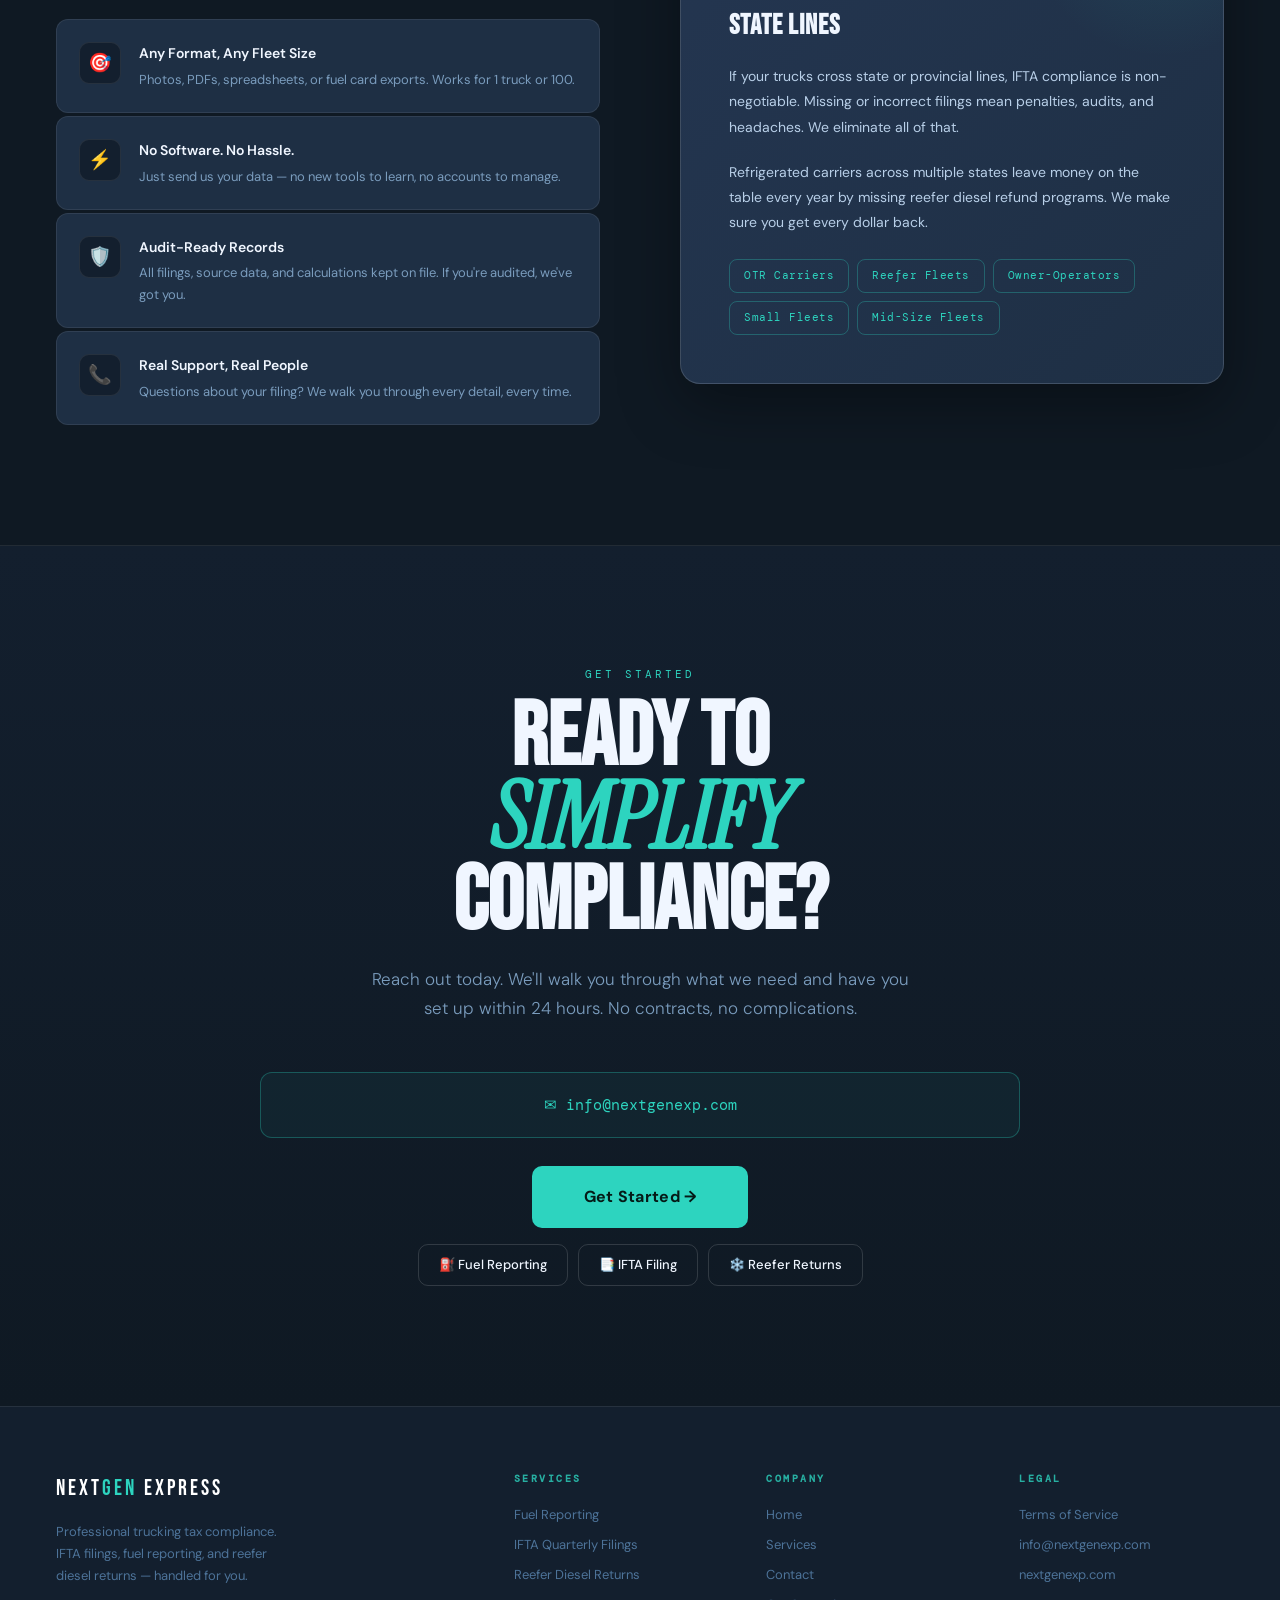
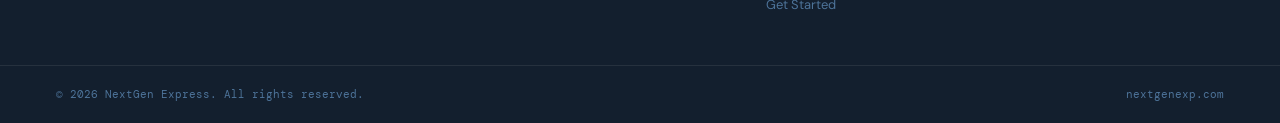
==== commit 3574a1c4: "Add tab switching functionality for process panel" ====
--- a/index.html
+++ b/index.html
@@ -550,16 +550,19 @@
       <div class="process-visual reveal-r d1">
         <div class="pv-header">
           <div class="pv-tabs">
-            <div class="pv-tab active">Overview</div>
-            <div class="pv-tab">Deadlines</div>
+            <div class="pv-tab active" onclick="switchPvTab(this,'pv-overview')">Overview</div>
+            <div class="pv-tab" onclick="switchPvTab(this,'pv-deadlines-panel')">Deadlines</div>
           </div>
         </div>
+        <div id="pv-overview">
         <div class="pv-stats">
           <div class="pv-stat"><div class="pv-n" data-count="60" data-suffix="+">60+</div><div class="pv-l">Jurisdictions</div></div>
           <div class="pv-stat"><div class="pv-n" data-count="4" data-suffix="×">4×</div><div class="pv-l">Per Year</div></div>
           <div class="pv-stat"><div class="pv-n" data-count="100" data-suffix="%">100%</div><div class="pv-l">On-Time Rate</div></div>
           <div class="pv-stat"><div class="pv-n" data-count="0">0</div><div class="pv-l">Software Needed</div></div>
         </div>
+        </div><!-- /pv-overview -->
+        <div id="pv-deadlines-panel" style="display:none;">
         <div class="pv-deadlines">
           <div class="pv-dl-title">Quarterly IFTA Deadlines</div>
           <div class="pv-dl-row"><span class="pv-dl-q">Q1 — January to March</span><span class="pv-dl-d">April 30</span></div>
@@ -567,6 +570,7 @@
           <div class="pv-dl-row"><span class="pv-dl-q">Q3 — July to September</span><span class="pv-dl-d">Oct 31</span></div>
           <div class="pv-dl-row"><span class="pv-dl-q">Q4 — October to December</span><span class="pv-dl-d">Jan 31</span></div>
         </div>
+        </div><!-- /pv-deadlines-panel -->
       </div>
     </div>
   </div>
@@ -685,6 +689,18 @@
 }
 const co=new IntersectionObserver(es=>es.forEach(e=>{if(e.isIntersecting){runCounters(e.target);co.unobserve(e.target);}}),{threshold:.3});
 document.querySelectorAll('.hp-stats,.pv-stats').forEach(el=>co.observe(el));
+
+/* ── PROCESS PANEL TABS ── */
+function switchPvTab(tab, panelId) {
+  // Update tab active states
+  tab.closest('.pv-tabs').querySelectorAll('.pv-tab').forEach(t => t.classList.remove('active'));
+  tab.classList.add('active');
+  // Show/hide panels
+  ['pv-overview','pv-deadlines-panel'].forEach(id => {
+    const el = document.getElementById(id);
+    if (el) el.style.display = id === panelId ? 'block' : 'none';
+  });
+}
 
 /* ── AUTO IFTA DEADLINE ── */
 (function(){
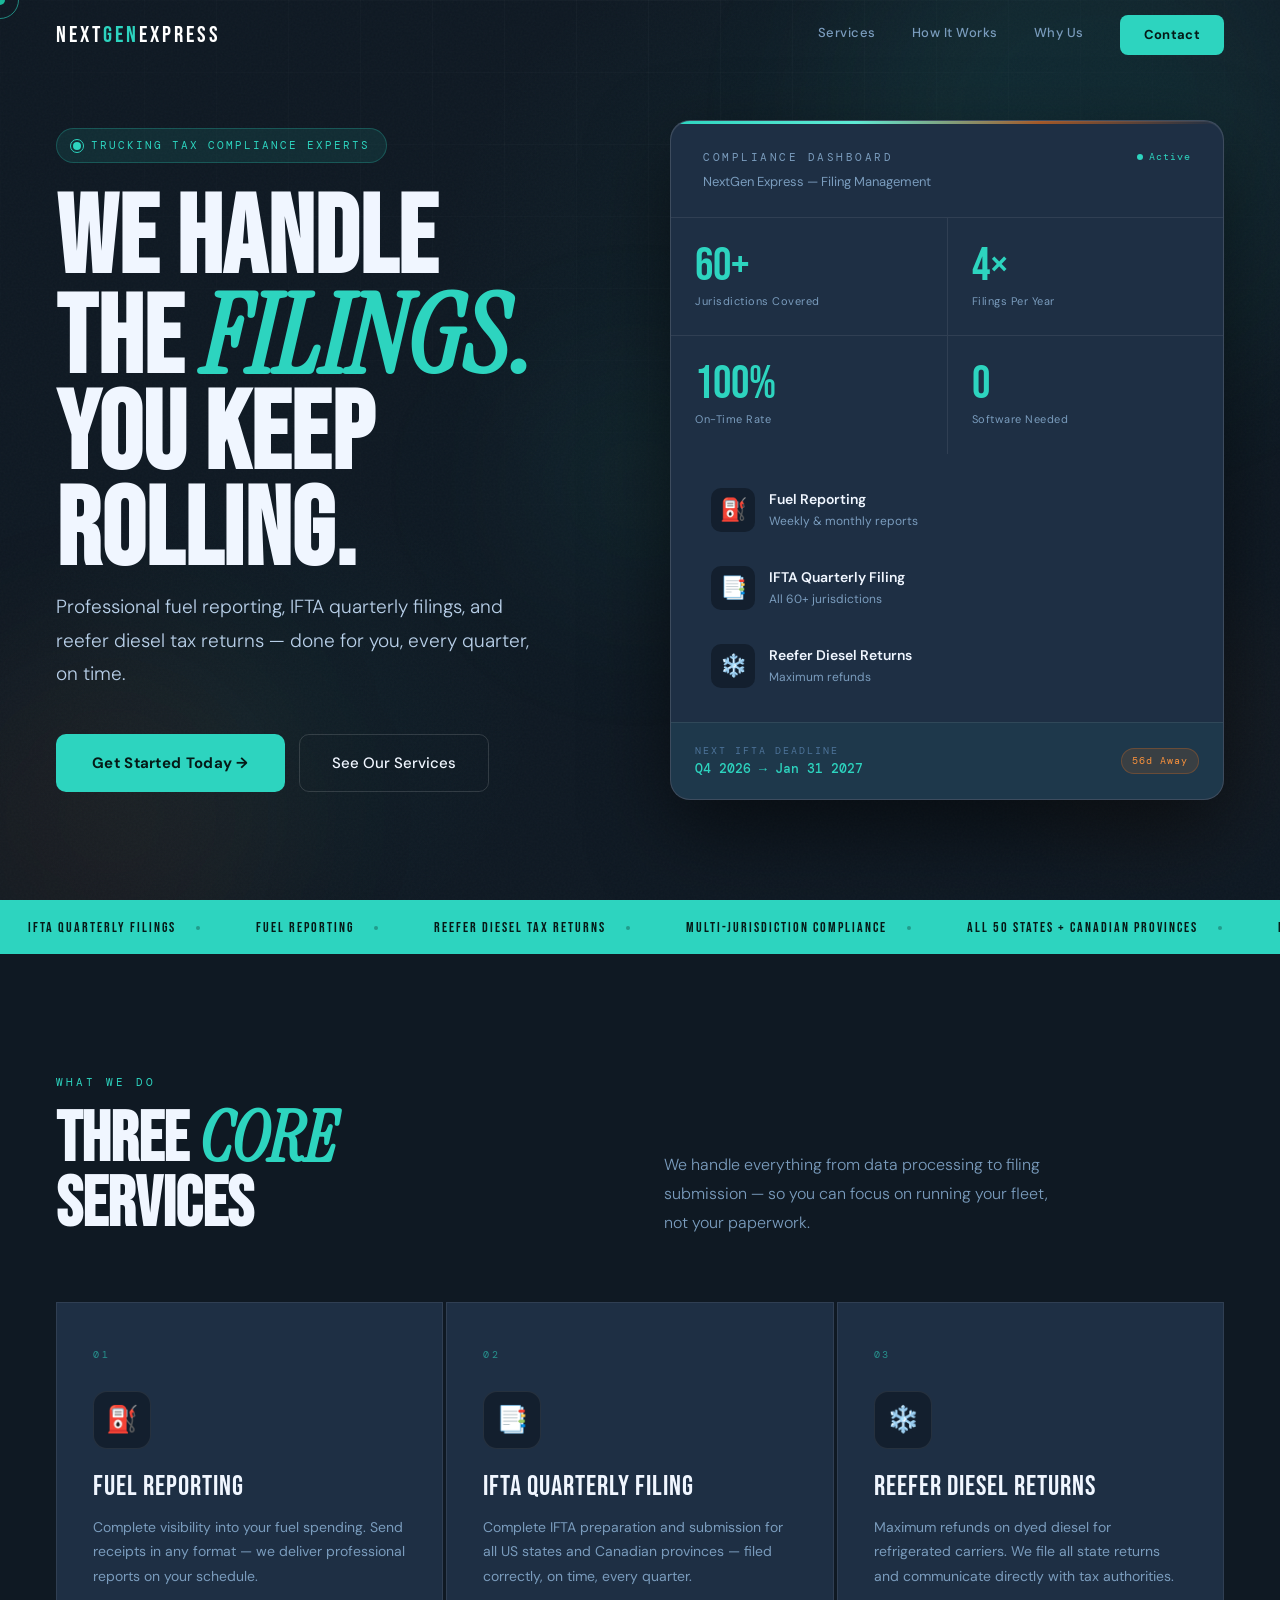
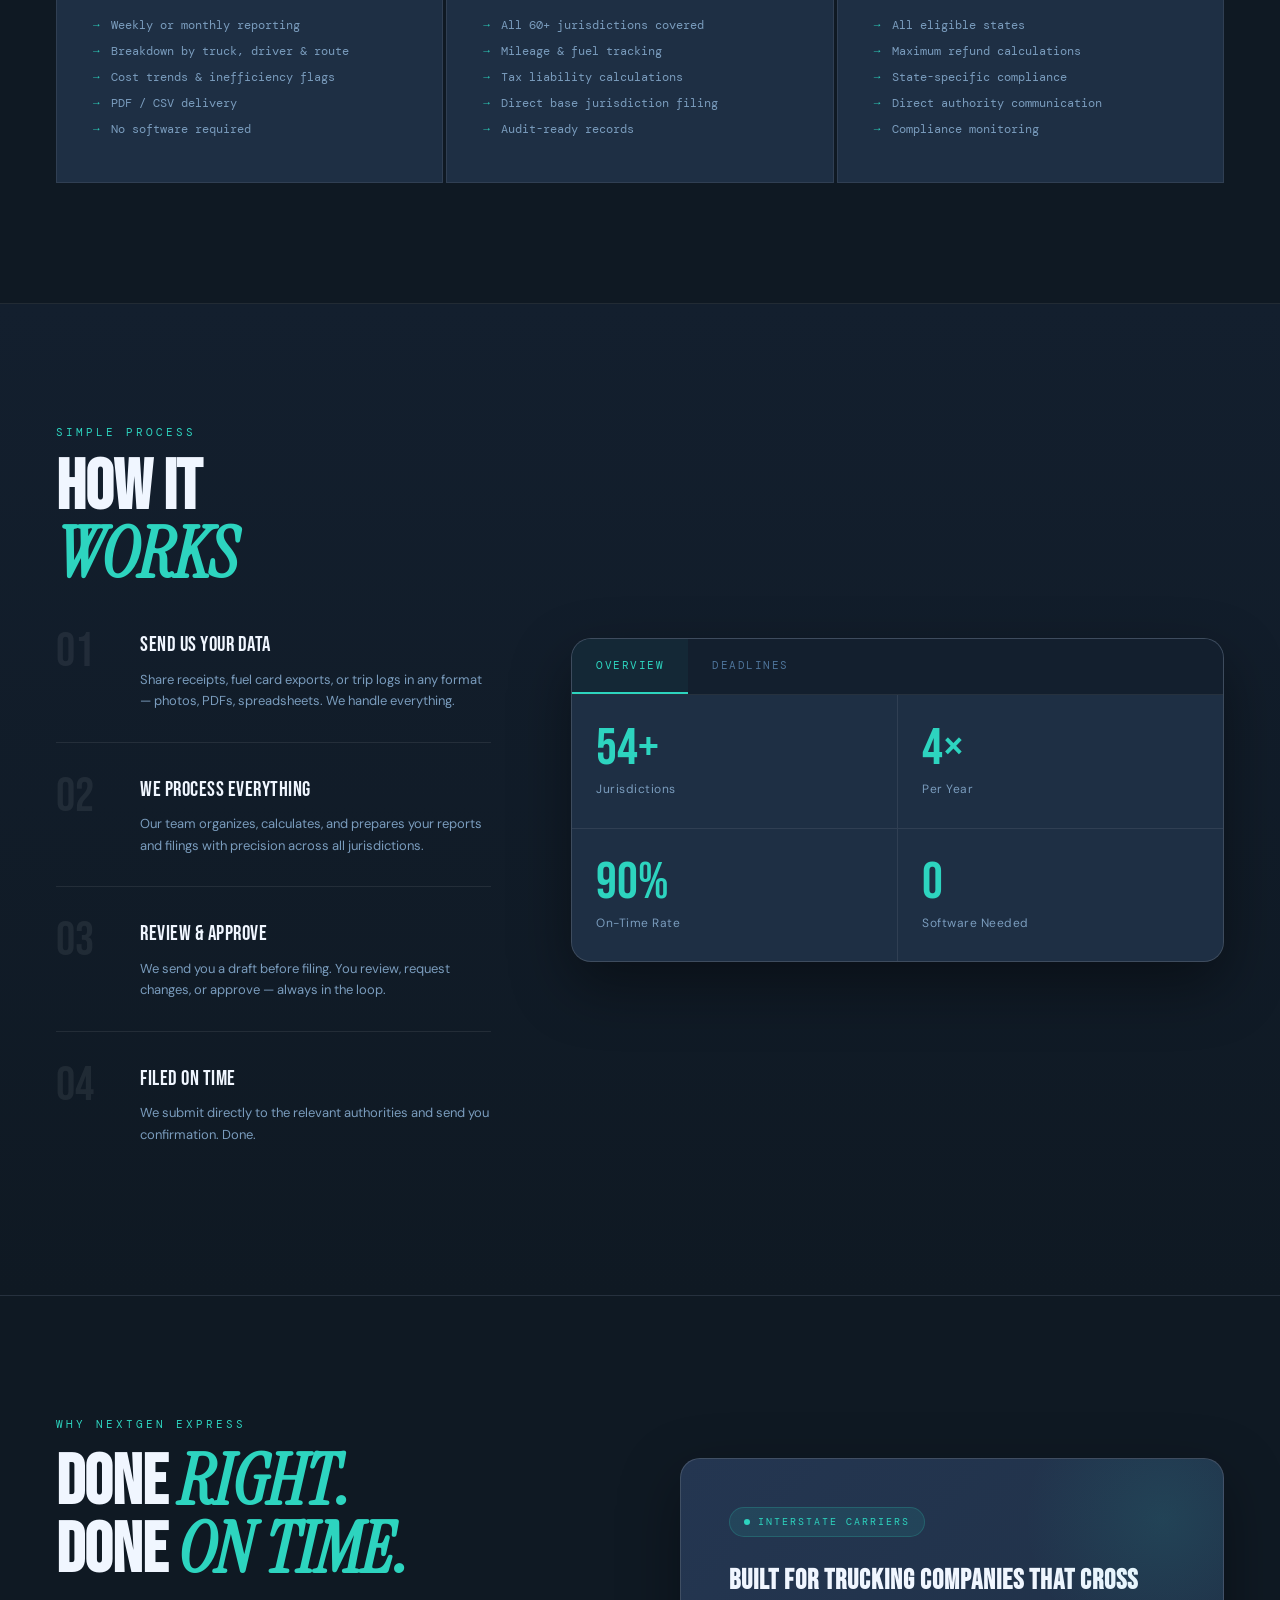
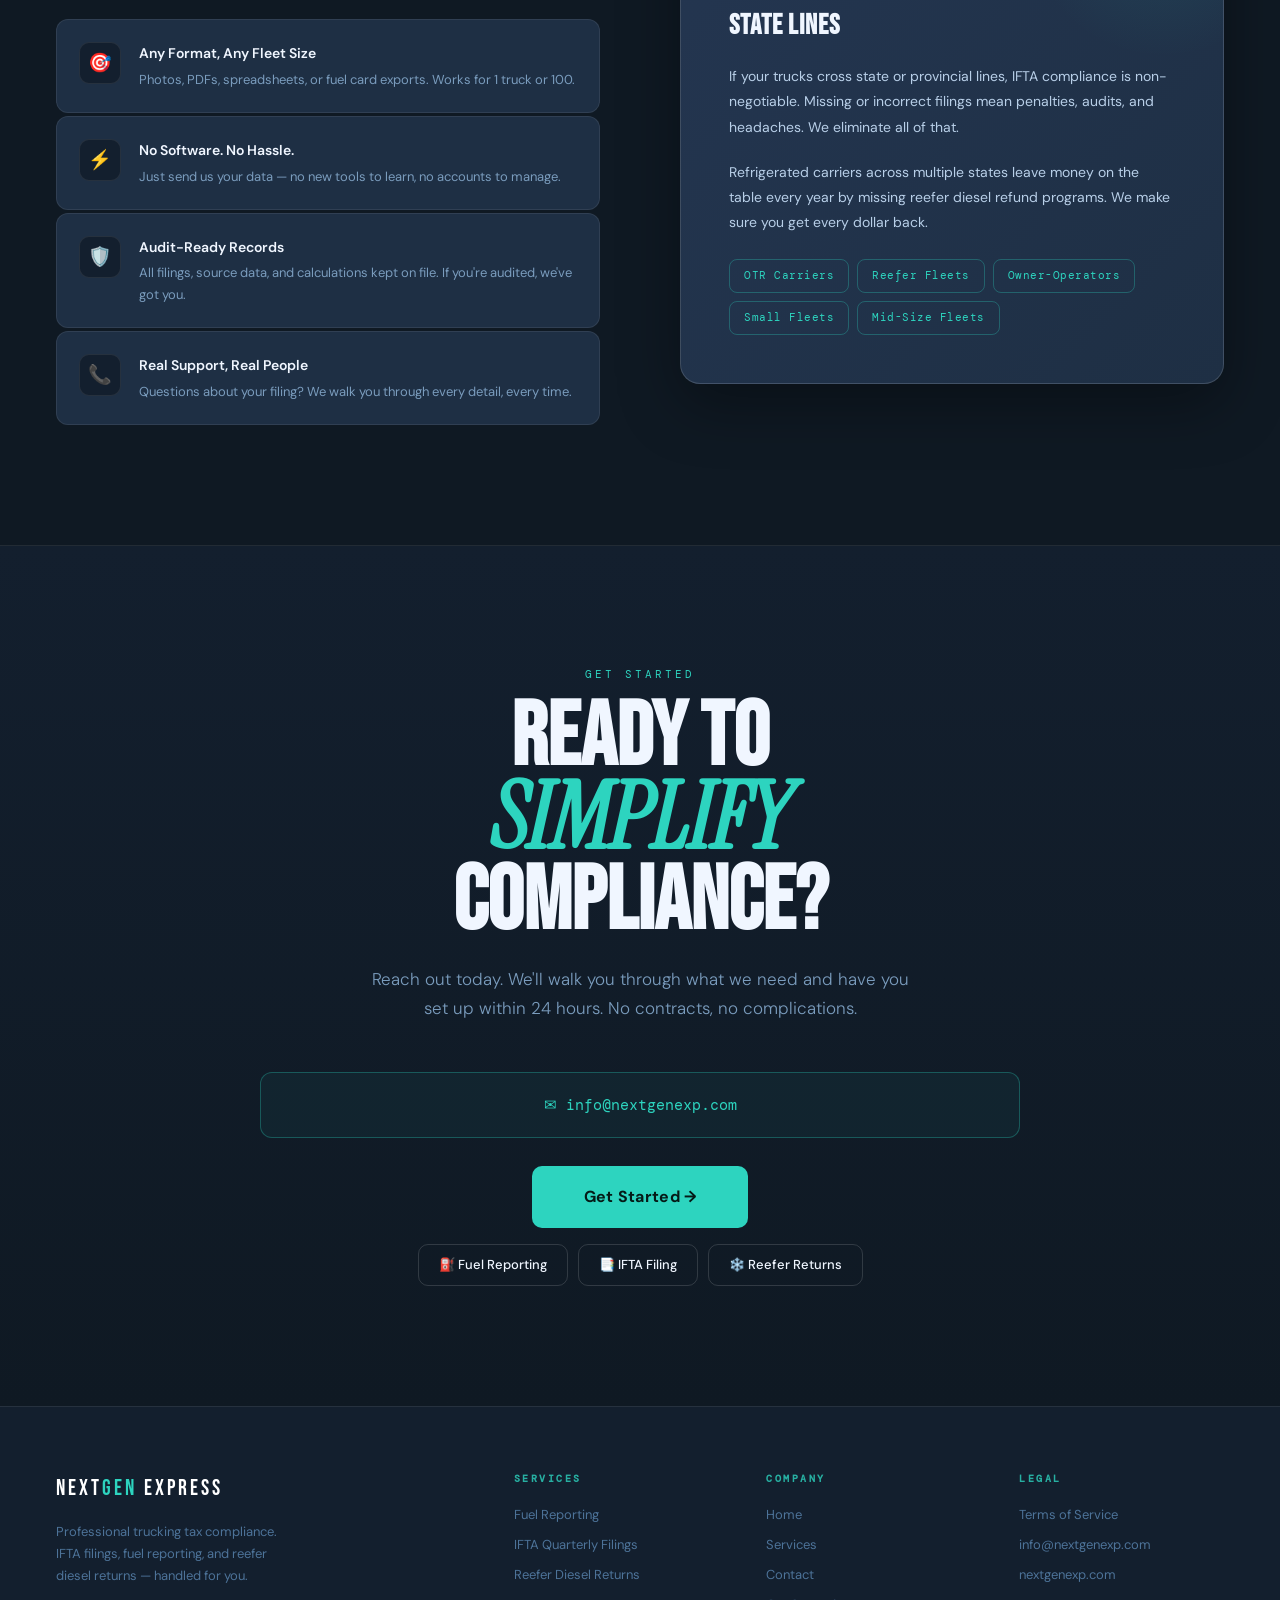
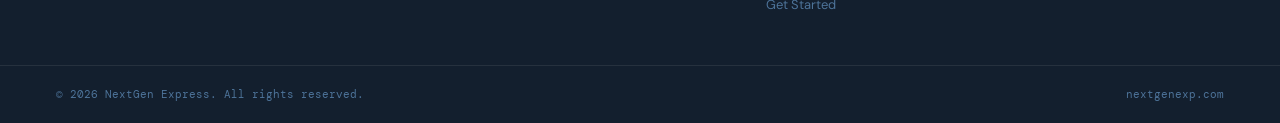
==== commit ac4e3fd0: "Make service items clickable and change cursor style" ====
--- a/index.html
+++ b/index.html
@@ -156,7 +156,7 @@
 
 .hp-services{padding:20px 24px;}
 .hp-svc{display:flex;align-items:center;gap:14px;padding:14px 16px;border-radius:10px;
-  margin-bottom:6px;transition:background .2s,transform .2s;cursor:default;}
+  margin-bottom:6px;transition:background .2s,transform .2s;cursor:pointer;}
 .hp-svc:last-child{margin-bottom:0;}
 .hp-svc:hover{background:var(--card2);transform:translateX(4px);}
 .hp-svc-icon{font-size:22px;width:44px;height:44px;background:var(--bg2);border-radius:10px;
@@ -421,17 +421,17 @@
         </div>
       </div>
       <div class="hp-services">
-        <div class="hp-svc">
+        <div class="hp-svc" onclick="window.location='/services#fuel-reports'" style="cursor:pointer;">
           <div class="hp-svc-icon">⛽</div>
           <div><div class="hp-svc-name">Fuel Reporting</div><div class="hp-svc-desc">Weekly & monthly reports</div></div>
           <span class="hp-svc-arrow">→</span>
         </div>
-        <div class="hp-svc">
+        <div class="hp-svc" onclick="window.location='/services#ifta-filings'" style="cursor:pointer;">
           <div class="hp-svc-icon">📑</div>
           <div><div class="hp-svc-name">IFTA Quarterly Filing</div><div class="hp-svc-desc">All 60+ jurisdictions</div></div>
           <span class="hp-svc-arrow">→</span>
         </div>
-        <div class="hp-svc">
+        <div class="hp-svc" onclick="window.location='/services#reefer-returns'" style="cursor:pointer;">
           <div class="hp-svc-icon">❄️</div>
           <div><div class="hp-svc-name">Reefer Diesel Returns</div><div class="hp-svc-desc">Maximum refunds</div></div>
           <span class="hp-svc-arrow">→</span>
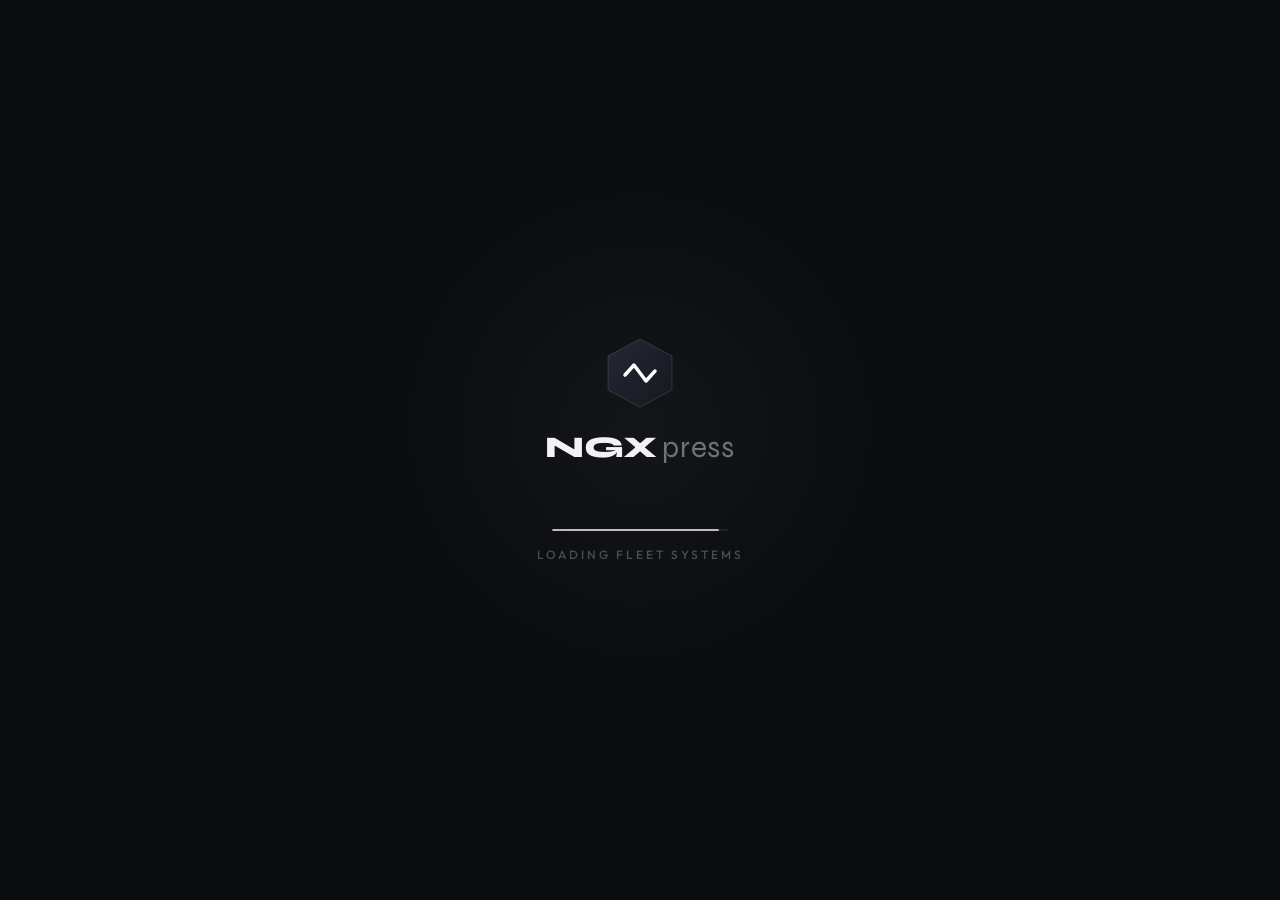
==== commit a7c5e0d6: "Add files via upload" ====
--- a/index.html
+++ b/index.html
@@ -1,728 +1,17 @@
 <!DOCTYPE html>
 <html lang="en">
-<head>
-<meta charset="UTF-8">
-<meta name="viewport" content="width=device-width, initial-scale=1.0">
-<title>NextGen Express — Trucking Tax Compliance</title>
-<link rel="preconnect" href="https://fonts.googleapis.com">
-<link href="https://fonts.googleapis.com/css2?family=Bebas+Neue&family=Instrument+Serif:ital@0;1&family=DM+Sans:ital,wght@0,300;0,400;0,500;0,600;1,300&family=DM+Mono:wght@400;500&display=swap" rel="stylesheet">
-<style>
-:root{
-  --bg:#0f1923;
-  --bg2:#131f2e;
-  --bg3:#1a2840;
-  --card:#1e2f44;
-  --card2:#243651;
-  --cyan:#2dd4bf;
-  --cyan2:#5eead4;
-  --cyan3:#99f6e4;
-  --cyanDim:rgba(45,212,191,0.12);
-  --cyanGlow:rgba(45,212,191,0.25);
-  --cyanBorder:rgba(45,212,191,0.3);
-  --border:rgba(255,255,255,0.08);
-  --border2:rgba(255,255,255,0.14);
-  --white:#ffffff;
-  --text1:#f0f6ff;
-  --text2:#b8cfe8;
-  --text3:#7a9cbd;
-  --text4:#4d7399;
-  --accent:#f97316;
-}
-*,*::before,*::after{box-sizing:border-box;margin:0;padding:0;}
-html{scroll-behavior:smooth;}
-body{font-family:'DM Sans',sans-serif;background:var(--bg);color:var(--text1);overflow-x:hidden;line-height:1.6;cursor:none;}
-
-/* ── CUSTOM CURSOR ── */
-.cursor{position:fixed;width:10px;height:10px;background:var(--cyan);border-radius:50%;pointer-events:none;z-index:9999;transform:translate(-50%,-50%);transition:width .15s,height .15s,opacity .15s;mix-blend-mode:difference;}
-.cursor-ring{position:fixed;width:38px;height:38px;border:1.5px solid var(--cyan);border-radius:50%;pointer-events:none;z-index:9998;transform:translate(-50%,-50%);transition:all .1s ease;opacity:.6;}
-.cursor.hover{width:16px;height:16px;opacity:.8;}
-.cursor-ring.hover{width:56px;height:56px;opacity:.3;}
-.cursor-ring.click{width:28px;height:28px;opacity:.9;}
-@media(max-width:768px){.cursor,.cursor-ring{display:none;}body{cursor:auto;}}
-
-/* ── NOISE GRAIN ── */
-body::after{content:'';position:fixed;inset:0;pointer-events:none;z-index:1;opacity:.03;
-  background-image:url("data:image/svg+xml,%3Csvg viewBox='0 0 512 512' xmlns='http://www.w3.org/2000/svg'%3E%3Cfilter id='n'%3E%3CfeTurbulence type='fractalNoise' baseFrequency='0.85' numOctaves='4' stitchTiles='stitch'/%3E%3C/filter%3E%3Crect width='100%25' height='100%25' filter='url(%23n)'/%3E%3C/svg%3E");}
-
-/* ── NAV ── */
-nav{position:fixed;top:0;left:0;right:0;z-index:500;height:70px;padding:0 56px;
-  display:flex;align-items:center;justify-content:space-between;
-  transition:background .4s,backdrop-filter .4s,box-shadow .4s;}
-nav.scrolled{background:rgba(15,25,35,0.88);backdrop-filter:blur(28px);box-shadow:0 1px 0 var(--border);}
-.nav-logo{font-family:'Bebas Neue',sans-serif;font-size:23px;letter-spacing:3px;color:var(--white);text-decoration:none;display:flex;align-items:center;}
-.nav-logo .accent{color:var(--cyan);}
-.nav-links{display:flex;gap:36px;align-items:center;}
-.nav-links a{color:var(--text3);text-decoration:none;font-size:13px;font-weight:500;letter-spacing:.5px;transition:color .2s;position:relative;padding-bottom:4px;}
-.nav-links a::after{content:'';position:absolute;bottom:0;left:0;width:0;height:1.5px;background:var(--cyan);transition:width .3s cubic-bezier(.4,0,.2,1);}
-.nav-links a:hover{color:var(--text1);}
-.nav-links a:hover::after,.nav-links a.active::after{width:100%;}
-.nav-links a.active{color:var(--text1);}
-.nav-cta{background:var(--cyan)!important;color:#051a17!important;padding:10px 24px!important;border-radius:8px!important;font-weight:700!important;font-size:13px!important;letter-spacing:.3px!important;transition:background .2s,transform .2s,box-shadow .2s!important;}
-.nav-cta::after{display:none!important;}
-.nav-cta:hover{background:var(--cyan2)!important;transform:translateY(-1px)!important;box-shadow:0 8px 24px var(--cyanGlow)!important;}
-
-/* Mobile */
-.hamburger{display:none;flex-direction:column;gap:5px;cursor:pointer;padding:6px;background:none;border:none;}
-.hamburger span{display:block;width:22px;height:2px;background:var(--text2);border-radius:2px;transition:all .3s;}
-.hamburger.open span:nth-child(1){transform:rotate(45deg) translate(5px,5px);}
-.hamburger.open span:nth-child(2){opacity:0;transform:scaleX(0);}
-.hamburger.open span:nth-child(3){transform:rotate(-45deg) translate(5px,-5px);}
-.mobile-nav{display:none;position:fixed;inset:0;z-index:490;background:rgba(10,18,28,.97);backdrop-filter:blur(24px);flex-direction:column;align-items:center;justify-content:center;gap:44px;}
-.mobile-nav.open{display:flex;}
-.mobile-nav a{font-family:'Bebas Neue',sans-serif;font-size:44px;letter-spacing:2px;color:rgba(240,246,255,.6);text-decoration:none;transition:color .2s,transform .2s;letter-spacing:3px;}
-.mobile-nav a:hover{color:var(--cyan);transform:translateX(10px);}
-.mobile-nav .mob-cta{background:var(--cyan);color:#051a17;padding:16px 52px;border-radius:10px;font-size:30px;font-weight:700;}
-
-/* ── HERO ── */
-.hero{min-height:100vh;display:grid;grid-template-columns:1fr 1fr;align-items:center;
-  padding:100px 56px 80px;position:relative;overflow:hidden;gap:60px;}
-
-/* Animated background */
-.hero-bg{position:absolute;inset:0;pointer-events:none;}
-.hero-bg-mesh{position:absolute;inset:0;
-  background:
-    radial-gradient(ellipse 60% 70% at 70% 30%,rgba(45,212,191,.06) 0%,transparent 60%),
-    radial-gradient(ellipse 40% 50% at 20% 80%,rgba(45,212,191,.04) 0%,transparent 55%),
-    radial-gradient(ellipse 30% 40% at 90% 80%,rgba(249,115,22,.04) 0%,transparent 50%);}
-.hero-grid-lines{position:absolute;inset:0;
-  background-image:linear-gradient(rgba(255,255,255,.025) 1px,transparent 1px),
-                   linear-gradient(90deg,rgba(255,255,255,.025) 1px,transparent 1px);
-  background-size:72px 72px;
-  mask-image:radial-gradient(ellipse 100% 100% at 50% 0%,black 0%,transparent 80%);}
-
-/* Floating orbs */
-.orb{position:absolute;border-radius:50%;filter:blur(80px);pointer-events:none;animation:orbFloat 8s ease-in-out infinite;}
-.orb1{width:500px;height:500px;background:rgba(45,212,191,.07);top:-15%;right:-5%;animation-delay:0s;}
-.orb2{width:350px;height:350px;background:rgba(249,115,22,.05);bottom:-10%;left:-5%;animation-delay:3s;}
-.orb3{width:250px;height:250px;background:rgba(45,212,191,.05);top:40%;left:40%;animation-delay:5s;}
-@keyframes orbFloat{0%,100%{transform:translate(0,0) scale(1);}33%{transform:translate(20px,-30px) scale(1.05);}66%{transform:translate(-15px,20px) scale(.97);};}
-
-/* Left content */
-.hero-left{position:relative;z-index:2;}
-.hero-badge{display:inline-flex;align-items:center;gap:10px;
-  background:rgba(45,212,191,.1);border:1px solid rgba(45,212,191,.25);
-  padding:8px 16px;border-radius:100px;margin-bottom:30px;
-  opacity:0;animation:slideIn .6s .1s forwards;}
-.badge-pulse{width:8px;height:8px;background:var(--cyan);border-radius:50%;position:relative;}
-.badge-pulse::after{content:'';position:absolute;inset:-3px;border:1.5px solid var(--cyan);border-radius:50%;animation:ripple 2s infinite;}
-@keyframes ripple{0%{transform:scale(1);opacity:.8;}100%{transform:scale(2.2);opacity:0;}}
-.badge-label{font-family:'DM Mono',monospace;font-size:11px;letter-spacing:2px;text-transform:uppercase;color:var(--cyan);}
-
-.hero-title{font-family:'Bebas Neue',sans-serif;font-size:clamp(70px,8.5vw,116px);
-  line-height:.88;letter-spacing:.5px;margin-bottom:10px;
-  opacity:0;animation:slideIn .8s .25s forwards;}
-.hero-title em{font-family:'Instrument Serif',serif;font-style:italic;color:var(--cyan);}
-
-.hero-sub{font-size:clamp(16px,1.6vw,19px);color:var(--text2);max-width:480px;
-  line-height:1.75;margin-bottom:44px;font-weight:300;
-  opacity:0;animation:slideIn .8s .4s forwards;}
-
-.hero-btns{display:flex;gap:14px;flex-wrap:wrap;
-  opacity:0;animation:slideIn .8s .55s forwards;}
-.btn-cta{background:var(--cyan);color:#051a17;padding:16px 36px;border-radius:10px;
-  font-weight:700;font-size:15px;text-decoration:none;letter-spacing:.3px;
-  transition:background .2s,transform .2s,box-shadow .2s;
-  display:inline-flex;align-items:center;gap:10px;}
-.btn-cta:hover{background:var(--cyan2);transform:translateY(-3px);box-shadow:0 16px 40px var(--cyanGlow);}
-.btn-outline{color:var(--text1);padding:16px 32px;border:1.5px solid var(--border2);border-radius:10px;
-  font-size:15px;font-weight:500;text-decoration:none;
-  transition:border-color .2s,color .2s,background .2s,transform .2s;
-  display:inline-flex;align-items:center;gap:10px;}
-.btn-outline:hover{border-color:var(--cyanBorder);color:var(--cyan);background:var(--cyanDim);transform:translateY(-2px);}
-
-/* ── RIGHT PANEL ── */
-.hero-right{position:relative;z-index:2;opacity:0;animation:slideInRight .9s .3s forwards;}
-@keyframes slideInRight{from{opacity:0;transform:translateX(40px);}to{opacity:1;transform:translateX(0);}}
-
-.hero-panel{background:var(--card);border:1px solid var(--border2);border-radius:20px;
-  overflow:hidden;position:relative;
-  box-shadow:0 32px 80px rgba(0,0,0,.5),inset 0 1px 0 rgba(255,255,255,.08);}
-.hero-panel::before{content:'';position:absolute;top:0;left:0;right:0;height:3px;
-  background:linear-gradient(90deg,var(--cyan),var(--cyan2),rgba(249,115,22,.6),transparent);}
-
-.hp-header{padding:28px 32px 24px;border-bottom:1px solid var(--border);}
-.hp-title-row{display:flex;align-items:center;justify-content:space-between;margin-bottom:6px;}
-.hp-title{font-family:'DM Mono',monospace;font-size:11px;letter-spacing:2.5px;text-transform:uppercase;color:var(--text3);}
-.hp-live{display:flex;align-items:center;gap:6px;font-family:'DM Mono',monospace;font-size:10px;color:var(--cyan);letter-spacing:1px;}
-.hp-live-dot{width:6px;height:6px;background:var(--cyan);border-radius:50%;animation:livePulse 2s infinite;}
-@keyframes livePulse{0%,100%{opacity:1;box-shadow:0 0 0 0 var(--cyanGlow);}50%{opacity:.5;box-shadow:0 0 0 6px transparent;}}
-.hp-sub{font-size:13px;color:var(--text3);}
-
-.hp-stats{display:grid;grid-template-columns:1fr 1fr;gap:1px;background:var(--border);}
-.hp-stat{padding:26px 24px;background:var(--card);transition:background .2s;}
-.hp-stat:hover{background:var(--card2);}
-.hp-stat-n{font-family:'Bebas Neue',sans-serif;font-size:46px;color:var(--cyan);line-height:1;margin-bottom:4px;}
-.hp-stat-l{font-size:11px;color:var(--text3);letter-spacing:.5px;line-height:1.4;}
-
-.hp-services{padding:20px 24px;}
-.hp-svc{display:flex;align-items:center;gap:14px;padding:14px 16px;border-radius:10px;
-  margin-bottom:6px;transition:background .2s,transform .2s;cursor:pointer;}
-.hp-svc:last-child{margin-bottom:0;}
-.hp-svc:hover{background:var(--card2);transform:translateX(4px);}
-.hp-svc-icon{font-size:22px;width:44px;height:44px;background:var(--bg2);border-radius:10px;
-  display:flex;align-items:center;justify-content:center;flex-shrink:0;}
-.hp-svc-name{font-size:14px;font-weight:600;color:var(--text1);margin-bottom:2px;}
-.hp-svc-desc{font-size:12px;color:var(--text3);}
-.hp-svc-arrow{margin-left:auto;color:var(--cyan);opacity:0;transition:opacity .2s,transform .2s;font-size:16px;}
-.hp-svc:hover .hp-svc-arrow{opacity:1;transform:translateX(4px);}
-
-.hp-deadline{padding:20px 24px;background:rgba(45,212,191,.05);border-top:1px solid var(--border);
-  display:flex;align-items:center;justify-content:space-between;}
-.hp-dl-label{font-family:'DM Mono',monospace;font-size:10px;letter-spacing:2px;text-transform:uppercase;color:var(--text4);}
-.hp-dl-val{font-family:'DM Mono',monospace;font-size:13px;color:var(--cyan);font-weight:500;}
-.hp-dl-badge{background:rgba(249,115,22,.15);border:1px solid rgba(249,115,22,.3);color:#fb923c;
-  font-family:'DM Mono',monospace;font-size:10px;letter-spacing:1px;padding:4px 10px;border-radius:100px;}
-
-/* ── TICKER ── */
-.ticker{background:var(--cyan);padding:14px 0;overflow:hidden;white-space:nowrap;position:relative;z-index:2;}
-.ticker-inner{display:inline-flex;animation:ticker 35s linear infinite;}
-.ticker-item{display:inline-flex;align-items:center;gap:20px;padding:0 28px;
-  font-family:'Bebas Neue',sans-serif;font-size:14px;letter-spacing:2px;color:#051a17;}
-.ticker-dot{width:4px;height:4px;background:rgba(5,26,23,.3);border-radius:50%;}
-
-/* ── SERVICES SECTION ── */
-#services{padding:120px 56px;position:relative;z-index:2;}
-.services-header{display:grid;grid-template-columns:1fr 1fr;gap:48px;align-items:end;margin-bottom:64px;}
-.sec-eyebrow{font-family:'DM Mono',monospace;font-size:11px;letter-spacing:3px;text-transform:uppercase;color:var(--cyan);margin-bottom:14px;opacity:.9;}
-.sec-heading{font-family:'Bebas Neue',sans-serif;font-size:clamp(44px,5.5vw,72px);line-height:.92;color:var(--text1);}
-.sec-heading em{font-family:'Instrument Serif',serif;font-style:italic;color:var(--cyan);}
-.sec-desc{font-size:16px;color:var(--text3);line-height:1.8;max-width:400px;align-self:end;font-weight:300;}
-
-.svc-grid{display:grid;grid-template-columns:repeat(3,1fr);gap:3px;}
-.svc-card{background:var(--card);border:1px solid var(--border);padding:44px 36px;
-  position:relative;overflow:hidden;transition:transform .3s,box-shadow .3s,background .3s;}
-.svc-card::after{content:'';position:absolute;inset:0;background:linear-gradient(135deg,rgba(45,212,191,.06) 0%,transparent 60%);opacity:0;transition:opacity .3s;}
-.svc-card:hover{transform:translateY(-8px);box-shadow:0 24px 60px rgba(0,0,0,.5);background:var(--card2);}
-.svc-card:hover::after{opacity:1;}
-.svc-card-line{position:absolute;bottom:0;left:0;width:0;height:3px;background:linear-gradient(90deg,var(--cyan),var(--cyan2));transition:width .5s cubic-bezier(.4,0,.2,1);}
-.svc-card:hover .svc-card-line{width:100%;}
-.svc-n{font-family:'DM Mono',monospace;font-size:10px;letter-spacing:2.5px;color:var(--cyan);opacity:.6;margin-bottom:28px;}
-.svc-icon-wrap{width:58px;height:58px;background:var(--bg2);border:1px solid var(--border);border-radius:14px;display:flex;align-items:center;justify-content:center;font-size:26px;margin-bottom:24px;transition:background .3s,border-color .3s,transform .3s;}
-.svc-card:hover .svc-icon-wrap{background:var(--cyanDim);border-color:var(--cyanBorder);transform:scale(1.08);}
-.svc-name{font-family:'Bebas Neue',sans-serif;font-size:28px;letter-spacing:1px;color:var(--text1);margin-bottom:14px;line-height:1;}
-.svc-body{font-size:14px;color:var(--text3);line-height:1.75;margin-bottom:28px;}
-.svc-feats{list-style:none;display:flex;flex-direction:column;gap:8px;}
-.svc-feats li{font-size:12px;color:var(--text3);padding-left:18px;position:relative;font-family:'DM Mono',monospace;line-height:1.5;transition:color .2s;}
-.svc-feats li::before{content:'→';position:absolute;left:0;color:var(--cyan);font-size:11px;}
-.svc-card:hover .svc-feats li{color:var(--text2);}
-
-/* ── PROCESS SECTION ── */
-#process{padding:120px 56px;background:linear-gradient(180deg,var(--bg2) 0%,var(--bg) 100%);
-  border-top:1px solid var(--border);border-bottom:1px solid var(--border);}
-.process-layout{display:grid;grid-template-columns:1fr 1.5fr;gap:80px;align-items:center;}
-.steps-list{display:flex;flex-direction:column;gap:0;margin-top:40px;}
-.step-item{display:grid;grid-template-columns:64px 1fr;gap:20px;padding:30px 0;
-  border-bottom:1px solid var(--border);transition:all .3s;}
-.step-item:first-child{padding-top:0;}
-.step-item:last-child{border-bottom:none;}
-.step-item:hover .step-num-big{color:rgba(45,212,191,.4);}
-.step-num-big{font-family:'Bebas Neue',sans-serif;font-size:48px;color:rgba(255,255,255,.07);line-height:1;transition:color .3s;}
-.step-t{font-family:'Bebas Neue',sans-serif;font-size:21px;letter-spacing:.5px;margin-bottom:7px;color:var(--text1);}
-.step-d{font-size:13px;color:var(--text3);line-height:1.65;}
-
-.process-visual{background:var(--card);border:1px solid var(--border2);border-radius:20px;overflow:hidden;
-  box-shadow:0 24px 60px rgba(0,0,0,.4);}
-.pv-header{padding:0;background:var(--bg2);border-bottom:1px solid var(--border);}
-.pv-tabs{display:flex;}
-.pv-tab{padding:18px 24px;font-family:'DM Mono',monospace;font-size:11px;letter-spacing:1.5px;
-  text-transform:uppercase;color:var(--text4);cursor:default;transition:color .2s,background .2s;border-bottom:2px solid transparent;}
-.pv-tab.active{color:var(--cyan);background:rgba(45,212,191,.05);border-bottom-color:var(--cyan);}
-.pv-stats{display:grid;grid-template-columns:1fr 1fr;gap:1px;background:var(--border);}
-.pv-stat{padding:28px 24px;background:var(--card);}
-.pv-n{font-family:'Bebas Neue',sans-serif;font-size:52px;color:var(--cyan);line-height:1;margin-bottom:5px;}
-.pv-l{font-size:12px;color:var(--text3);letter-spacing:.5px;}
-.pv-deadlines{padding:24px;background:var(--card);}
-.pv-dl-title{font-family:'DM Mono',monospace;font-size:10px;letter-spacing:2.5px;text-transform:uppercase;color:var(--cyan);opacity:.7;margin-bottom:16px;}
-.pv-dl-row{display:flex;align-items:center;justify-content:space-between;padding:10px 0;border-bottom:1px solid var(--border);}
-.pv-dl-row:last-child{border-bottom:none;padding-bottom:0;}
-.pv-dl-q{font-size:13px;color:var(--text2);}
-.pv-dl-d{font-family:'DM Mono',monospace;font-size:12px;color:var(--cyan);}
-
-/* ── WHY SECTION ── */
-#why{padding:120px 56px;}
-.why-layout{display:grid;grid-template-columns:1fr 1fr;gap:80px;align-items:center;}
-.why-feats{display:flex;flex-direction:column;gap:3px;margin-top:36px;}
-.why-feat{display:flex;align-items:flex-start;gap:18px;padding:22px;
-  background:var(--card);border:1px solid var(--border);border-radius:12px;
-  transition:background .3s,border-color .3s,transform .2s;}
-.why-feat:hover{background:var(--card2);border-color:var(--cyanBorder);transform:translateX(6px);}
-.feat-icon{width:42px;height:42px;flex-shrink:0;background:var(--bg2);border:1px solid var(--border);
-  border-radius:10px;display:flex;align-items:center;justify-content:center;font-size:19px;transition:all .3s;}
-.why-feat:hover .feat-icon{background:var(--cyanDim);border-color:var(--cyanBorder);}
-.feat-t{font-size:14px;font-weight:600;color:var(--text1);margin-bottom:4px;}
-.feat-d{font-size:13px;color:var(--text3);line-height:1.65;}
-
-.why-card{background:linear-gradient(135deg,var(--card2) 0%,var(--card) 100%);
-  border:1px solid var(--border2);border-radius:20px;padding:48px;position:relative;overflow:hidden;
-  box-shadow:0 20px 60px rgba(0,0,0,.35);}
-.why-card::before{content:'';position:absolute;top:-80px;right:-80px;width:280px;height:280px;
-  background:radial-gradient(circle,rgba(45,212,191,.1),transparent 70%);pointer-events:none;}
-.why-card-tag{display:inline-flex;align-items:center;gap:8px;background:rgba(45,212,191,.1);
-  border:1px solid rgba(45,212,191,.2);padding:6px 14px;border-radius:100px;margin-bottom:22px;}
-.wct-dot{width:6px;height:6px;background:var(--cyan);border-radius:50%;}
-.wct-text{font-family:'DM Mono',monospace;font-size:10px;letter-spacing:2px;text-transform:uppercase;color:var(--cyan);}
-.why-card h3{font-family:'Bebas Neue',sans-serif;font-size:28px;letter-spacing:1px;color:var(--text1);margin-bottom:16px;}
-.why-card p{font-size:14px;color:var(--text2);line-height:1.8;margin-bottom:20px;}
-.why-tags{display:flex;flex-wrap:wrap;gap:8px;margin-top:24px;}
-.wtag{font-family:'DM Mono',monospace;font-size:11px;letter-spacing:.5px;
-  padding:7px 14px;border:1px solid var(--cyanBorder);color:var(--cyan);border-radius:8px;
-  transition:background .2s;cursor:default;}
-.wtag:hover{background:var(--cyanDim);}
-
-/* ── CTA SECTION ── */
-#contact{padding:120px 56px;background:linear-gradient(180deg,var(--bg2) 0%,var(--bg) 100%);
-  border-top:1px solid var(--border);}
-.cta-wrap{max-width:760px;margin:0 auto;text-align:center;}
-.cta-title{font-family:'Bebas Neue',sans-serif;font-size:clamp(52px,7vw,90px);line-height:.9;margin-bottom:22px;}
-.cta-title em{font-family:'Instrument Serif',serif;font-style:italic;color:var(--cyan);}
-.cta-sub{font-size:17px;color:var(--text3);line-height:1.75;margin-bottom:48px;font-weight:300;max-width:560px;margin-left:auto;margin-right:auto;}
-.cta-email-box{display:flex;align-items:center;justify-content:center;gap:12px;
-  font-family:'DM Mono',monospace;font-size:15px;color:var(--cyan);text-decoration:none;
-  padding:20px 40px;border:1.5px solid var(--cyanBorder);border-radius:12px;
-  background:rgba(45,212,191,.05);
-  transition:background .3s,border-color .3s,box-shadow .3s;margin-bottom:8px;
-  display:flex;justify-content:center;}
-.cta-email-box:hover{background:rgba(45,212,191,.1);border-color:rgba(45,212,191,.5);box-shadow:0 0 60px var(--cyanGlow);}
-.cta-actions{display:flex;justify-content:center;gap:12px;flex-wrap:wrap;margin-top:28px;}
-
-/* ── FOOTER ── */
-footer{padding:64px 56px 40px;border-top:1px solid var(--border);background:var(--bg2);
-  display:grid;grid-template-columns:2fr 1fr 1fr 1fr;gap:48px;position:relative;z-index:2;}
-.foot-logo{display:block;margin-bottom:14px;font-family:'Bebas Neue',sans-serif;font-size:22px;letter-spacing:3px;color:var(--white);text-decoration:none;}
-.foot-logo .accent{color:var(--cyan);}
-.foot-tagline{font-size:13px;color:var(--text4);line-height:1.7;max-width:240px;}
-.foot-col h4{font-family:'DM Mono',monospace;font-size:10px;letter-spacing:2.5px;text-transform:uppercase;color:var(--cyan);margin-bottom:18px;opacity:.8;}
-.foot-col a,.foot-col p{display:block;color:var(--text4);text-decoration:none;font-size:13px;margin-bottom:9px;transition:color .2s;}
-.foot-col a:hover{color:var(--text1);}
-.foot-bottom{padding:20px 56px;border-top:1px solid var(--border);background:var(--bg2);
-  display:flex;justify-content:space-between;align-items:center;position:relative;z-index:2;}
-.foot-bottom p{font-size:11px;color:var(--text4);font-family:'DM Mono',monospace;}
-
-/* ── ANIMATIONS ── */
-@keyframes slideIn{from{opacity:0;transform:translateY(30px);}to{opacity:1;transform:translateY(0);}}
-@keyframes ticker{0%{transform:translateX(0);}100%{transform:translateX(-50%);}}
-
-.reveal{opacity:0;transform:translateY(32px);transition:opacity .7s cubic-bezier(.4,0,.2,1),transform .7s cubic-bezier(.4,0,.2,1);}
-.reveal.visible{opacity:1;transform:none;}
-.reveal-r{opacity:0;transform:translateX(32px);transition:opacity .7s cubic-bezier(.4,0,.2,1),transform .7s cubic-bezier(.4,0,.2,1);}
-.reveal-r.visible{opacity:1;transform:none;}
-.d1{transition-delay:.1s;}.d2{transition-delay:.2s;}.d3{transition-delay:.3s;}.d4{transition-delay:.4s;}
-
-/* ── RESPONSIVE ── */
-@media(max-width:1100px){
-  .hero{grid-template-columns:1fr;padding:100px 40px 80px;gap:48px;}
-  .hero-right{max-width:560px;}
-  .hp-stats{grid-template-columns:repeat(4,1fr);}
-}
-@media(max-width:960px){
-  nav{padding:0 24px;}
-  .nav-links{display:none;}
-  .hamburger{display:flex;}
-  .hero{padding:90px 24px 60px;}
-  #services,#process,#why,#contact{padding:80px 24px;}
-  .services-header{grid-template-columns:1fr;gap:20px;margin-bottom:44px;}
-  .svc-grid{grid-template-columns:1fr;gap:3px;}
-  .process-layout,.why-layout{grid-template-columns:1fr;gap:48px;}
-  .hp-stats{grid-template-columns:1fr 1fr;}
-  footer{grid-template-columns:1fr 1fr;padding:40px 24px 24px;gap:32px;}
-  .foot-bottom{padding:16px 24px;flex-direction:column;gap:6px;text-align:center;}
-  .cta-actions{flex-direction:column;align-items:center;}
-  .cta-actions a{width:100%;max-width:320px;justify-content:center;}
-  .hero-btns{flex-direction:column;align-items:flex-start;}
-  .hero-btns a{width:100%;justify-content:center;}
-}
-@media(max-width:540px){
-  footer{grid-template-columns:1fr;}
-  .hero-title{font-size:clamp(64px,16vw,88px);}
-  .hp-stats{grid-template-columns:1fr 1fr;}
-}
-</style>
-</head>
-<body>
-
-<!-- CURSOR -->
-<div class="cursor" id="cursor"></div>
-<div class="cursor-ring" id="cursorRing"></div>
-
-<!-- NAV -->
-<nav id="nav">
-  <a href="/" class="nav-logo">NEXT<span class="accent">GEN</span> EXPRESS</a>
-  <div class="nav-links">
-    <a href="/services" id="navServices">Services</a>
-    <a href="#process" id="navProcess">How It Works</a>
-    <a href="#why" id="navWhy">Why Us</a>
-    <a href="/contact" class="nav-cta">Contact</a>
-  </div>
-  <button class="hamburger" id="hb" onclick="toggleNav()" aria-label="Menu">
-    <span></span><span></span><span></span>
-  </button>
-</nav>
-
-<div class="mobile-nav" id="mobileNav">
-  <a href="/services" onclick="closeNav()">Services</a>
-  <a href="#process" onclick="closeNav()">How It Works</a>
-  <a href="#why" onclick="closeNav()">Why Us</a>
-  <a href="/contact" class="mob-cta" onclick="closeNav()">Contact</a>
-</div>
-
-<!-- HERO -->
-<section class="hero" id="home">
-  <div class="hero-bg">
-    <div class="hero-bg-mesh"></div>
-    <div class="hero-grid-lines"></div>
-    <div class="orb orb1"></div>
-    <div class="orb orb2"></div>
-    <div class="orb orb3"></div>
-  </div>
-
-  <div class="hero-left">
-    <div class="hero-badge">
-      <span class="badge-pulse"></span>
-      <span class="badge-label">Trucking Tax Compliance Experts</span>
-    </div>
-    <h1 class="hero-title">
-      WE HANDLE<br>
-      THE <em>FILINGS.</em><br>
-      YOU KEEP<br>
-      ROLLING.
-    </h1>
-    <p class="hero-sub">Professional fuel reporting, IFTA quarterly filings, and reefer diesel tax returns — done for you, every quarter, on time.</p>
-    <div class="hero-btns">
-      <a href="/get-started" class="btn-cta">Get Started Today →</a>
-      <a href="/services" class="btn-outline">See Our Services</a>
-    </div>
-  </div>
-
-  <div class="hero-right">
-    <div class="hero-panel">
-      <div class="hp-header">
-        <div class="hp-title-row">
-          <span class="hp-title">Compliance Dashboard</span>
-          <span class="hp-live"><span class="hp-live-dot"></span>Active</span>
-        </div>
-        <div class="hp-sub">NextGen Express — Filing Management</div>
-      </div>
-      <div class="hp-stats">
-        <div class="hp-stat">
-          <div class="hp-stat-n" data-count="60" data-suffix="+">60+</div>
-          <div class="hp-stat-l">Jurisdictions Covered</div>
-        </div>
-        <div class="hp-stat">
-          <div class="hp-stat-n" data-count="4" data-suffix="×">4×</div>
-          <div class="hp-stat-l">Filings Per Year</div>
-        </div>
-        <div class="hp-stat">
-          <div class="hp-stat-n" data-count="100" data-suffix="%">100%</div>
-          <div class="hp-stat-l">On-Time Rate</div>
-        </div>
-        <div class="hp-stat">
-          <div class="hp-stat-n" data-count="0">0</div>
-          <div class="hp-stat-l">Software Needed</div>
-        </div>
-      </div>
-      <div class="hp-services">
-        <div class="hp-svc" onclick="window.location='/services#fuel-reports'" style="cursor:pointer;">
-          <div class="hp-svc-icon">⛽</div>
-          <div><div class="hp-svc-name">Fuel Reporting</div><div class="hp-svc-desc">Weekly & monthly reports</div></div>
-          <span class="hp-svc-arrow">→</span>
-        </div>
-        <div class="hp-svc" onclick="window.location='/services#ifta-filings'" style="cursor:pointer;">
-          <div class="hp-svc-icon">📑</div>
-          <div><div class="hp-svc-name">IFTA Quarterly Filing</div><div class="hp-svc-desc">All 60+ jurisdictions</div></div>
-          <span class="hp-svc-arrow">→</span>
-        </div>
-        <div class="hp-svc" onclick="window.location='/services#reefer-returns'" style="cursor:pointer;">
-          <div class="hp-svc-icon">❄️</div>
-          <div><div class="hp-svc-name">Reefer Diesel Returns</div><div class="hp-svc-desc">Maximum refunds</div></div>
-          <span class="hp-svc-arrow">→</span>
-        </div>
-      </div>
-      <div class="hp-deadline">
-        <div>
-          <div class="hp-dl-label">Next IFTA Deadline</div>
-          <div class="hp-dl-val" id="nextDeadlineVal">—</div>
-        </div>
-        <span class="hp-dl-badge" id="nextDeadlineBadge">—</span>
-      </div>
-    </div>
-  </div>
-</section>
-
-<!-- TICKER -->
-<div class="ticker">
-  <div class="ticker-inner">
-    <span class="ticker-item">IFTA Quarterly Filings<span class="ticker-dot"></span></span>
-    <span class="ticker-item">Fuel Reporting<span class="ticker-dot"></span></span>
-    <span class="ticker-item">Reefer Diesel Tax Returns<span class="ticker-dot"></span></span>
-    <span class="ticker-item">Multi-Jurisdiction Compliance<span class="ticker-dot"></span></span>
-    <span class="ticker-item">All 50 States + Canadian Provinces<span class="ticker-dot"></span></span>
-    <span class="ticker-item">No Software Required<span class="ticker-dot"></span></span>
-    <span class="ticker-item">IFTA Quarterly Filings<span class="ticker-dot"></span></span>
-    <span class="ticker-item">Fuel Reporting<span class="ticker-dot"></span></span>
-    <span class="ticker-item">Reefer Diesel Tax Returns<span class="ticker-dot"></span></span>
-    <span class="ticker-item">Multi-Jurisdiction Compliance<span class="ticker-dot"></span></span>
-    <span class="ticker-item">All 50 States + Canadian Provinces<span class="ticker-dot"></span></span>
-    <span class="ticker-item">No Software Required<span class="ticker-dot"></span></span>
-  </div>
-</div>
-
-<!-- SERVICES -->
-<section id="services" style="padding:120px 56px;">
-  <div class="services-header">
-    <div>
-      <div class="sec-eyebrow reveal">What We Do</div>
-      <h2 class="sec-heading reveal d1">THREE <em>CORE</em><br>SERVICES</h2>
-    </div>
-    <p class="sec-desc reveal d2">We handle everything from data processing to filing submission — so you can focus on running your fleet, not your paperwork.</p>
-  </div>
-  <div class="svc-grid">
-    <div class="svc-card reveal d1">
-      <div class="svc-card-line"></div>
-      <div class="svc-n">01</div>
-      <div class="svc-icon-wrap">⛽</div>
-      <div class="svc-name">Fuel Reporting</div>
-      <p class="svc-body">Complete visibility into your fuel spending. Send receipts in any format — we deliver professional reports on your schedule.</p>
-      <ul class="svc-feats">
-        <li>Weekly or monthly reporting</li>
-        <li>Breakdown by truck, driver & route</li>
-        <li>Cost trends & inefficiency flags</li>
-        <li>PDF / CSV delivery</li>
-        <li>No software required</li>
-      </ul>
-    </div>
-    <div class="svc-card reveal d2">
-      <div class="svc-card-line"></div>
-      <div class="svc-n">02</div>
-      <div class="svc-icon-wrap">📑</div>
-      <div class="svc-name">IFTA Quarterly Filing</div>
-      <p class="svc-body">Complete IFTA preparation and submission for all US states and Canadian provinces — filed correctly, on time, every quarter.</p>
-      <ul class="svc-feats">
-        <li>All 60+ jurisdictions covered</li>
-        <li>Mileage & fuel tracking</li>
-        <li>Tax liability calculations</li>
-        <li>Direct base jurisdiction filing</li>
-        <li>Audit-ready records</li>
-      </ul>
-    </div>
-    <div class="svc-card reveal d3">
-      <div class="svc-card-line"></div>
-      <div class="svc-n">03</div>
-      <div class="svc-icon-wrap">❄️</div>
-      <div class="svc-name">Reefer Diesel Returns</div>
-      <p class="svc-body">Maximum refunds on dyed diesel for refrigerated carriers. We file all state returns and communicate directly with tax authorities.</p>
-      <ul class="svc-feats">
-        <li>All eligible states</li>
-        <li>Maximum refund calculations</li>
-        <li>State-specific compliance</li>
-        <li>Direct authority communication</li>
-        <li>Compliance monitoring</li>
-      </ul>
-    </div>
-  </div>
-</section>
-
-<!-- PROCESS -->
-<section id="process">
-  <div style="max-width:1200px;margin:0 auto;">
-    <div class="process-layout">
-      <div>
-        <div class="sec-eyebrow reveal">Simple Process</div>
-        <h2 class="sec-heading reveal d1">HOW IT<br><em>WORKS</em></h2>
-        <div class="steps-list">
-          <div class="step-item reveal d1">
-            <div class="step-num-big">01</div>
-            <div><div class="step-t">Send Us Your Data</div><p class="step-d">Share receipts, fuel card exports, or trip logs in any format — photos, PDFs, spreadsheets. We handle everything.</p></div>
-          </div>
-          <div class="step-item reveal d2">
-            <div class="step-num-big">02</div>
-            <div><div class="step-t">We Process Everything</div><p class="step-d">Our team organizes, calculates, and prepares your reports and filings with precision across all jurisdictions.</p></div>
-          </div>
-          <div class="step-item reveal d3">
-            <div class="step-num-big">03</div>
-            <div><div class="step-t">Review & Approve</div><p class="step-d">We send you a draft before filing. You review, request changes, or approve — always in the loop.</p></div>
-          </div>
-          <div class="step-item reveal d4">
-            <div class="step-num-big">04</div>
-            <div><div class="step-t">Filed On Time</div><p class="step-d">We submit directly to the relevant authorities and send you confirmation. Done.</p></div>
-          </div>
-        </div>
-      </div>
-      <div class="process-visual reveal-r d1">
-        <div class="pv-header">
-          <div class="pv-tabs">
-            <div class="pv-tab active" onclick="switchPvTab(this,'pv-overview')">Overview</div>
-            <div class="pv-tab" onclick="switchPvTab(this,'pv-deadlines-panel')">Deadlines</div>
-          </div>
-        </div>
-        <div id="pv-overview">
-        <div class="pv-stats">
-          <div class="pv-stat"><div class="pv-n" data-count="60" data-suffix="+">60+</div><div class="pv-l">Jurisdictions</div></div>
-          <div class="pv-stat"><div class="pv-n" data-count="4" data-suffix="×">4×</div><div class="pv-l">Per Year</div></div>
-          <div class="pv-stat"><div class="pv-n" data-count="100" data-suffix="%">100%</div><div class="pv-l">On-Time Rate</div></div>
-          <div class="pv-stat"><div class="pv-n" data-count="0">0</div><div class="pv-l">Software Needed</div></div>
-        </div>
-        </div><!-- /pv-overview -->
-        <div id="pv-deadlines-panel" style="display:none;">
-        <div class="pv-deadlines">
-          <div class="pv-dl-title">Quarterly IFTA Deadlines</div>
-          <div class="pv-dl-row"><span class="pv-dl-q">Q1 — January to March</span><span class="pv-dl-d">April 30</span></div>
-          <div class="pv-dl-row"><span class="pv-dl-q">Q2 — April to June</span><span class="pv-dl-d">July 31</span></div>
-          <div class="pv-dl-row"><span class="pv-dl-q">Q3 — July to September</span><span class="pv-dl-d">Oct 31</span></div>
-          <div class="pv-dl-row"><span class="pv-dl-q">Q4 — October to December</span><span class="pv-dl-d">Jan 31</span></div>
-        </div>
-        </div><!-- /pv-deadlines-panel -->
-      </div>
-    </div>
-  </div>
-</section>
-
-<!-- WHY -->
-<section id="why">
-  <div style="max-width:1200px;margin:0 auto;">
-    <div class="why-layout">
-      <div>
-        <div class="sec-eyebrow reveal">Why NextGen Express</div>
-        <h2 class="sec-heading reveal d1">DONE <em>RIGHT.</em><br>DONE <em>ON TIME.</em></h2>
-        <div class="why-feats">
-          <div class="why-feat reveal d1"><div class="feat-icon">🎯</div><div><div class="feat-t">Any Format, Any Fleet Size</div><p class="feat-d">Photos, PDFs, spreadsheets, or fuel card exports. Works for 1 truck or 100.</p></div></div>
-          <div class="why-feat reveal d2"><div class="feat-icon">⚡</div><div><div class="feat-t">No Software. No Hassle.</div><p class="feat-d">Just send us your data — no new tools to learn, no accounts to manage.</p></div></div>
-          <div class="why-feat reveal d3"><div class="feat-icon">🛡️</div><div><div class="feat-t">Audit-Ready Records</div><p class="feat-d">All filings, source data, and calculations kept on file. If you're audited, we've got you.</p></div></div>
-          <div class="why-feat reveal d4"><div class="feat-icon">📞</div><div><div class="feat-t">Real Support, Real People</div><p class="feat-d">Questions about your filing? We walk you through every detail, every time.</p></div></div>
-        </div>
-      </div>
-      <div class="why-card reveal-r d1">
-        <div class="why-card-tag"><span class="wct-dot"></span><span class="wct-text">Interstate Carriers</span></div>
-        <h3>Built for Trucking Companies That Cross State Lines</h3>
-        <p>If your trucks cross state or provincial lines, IFTA compliance is non-negotiable. Missing or incorrect filings mean penalties, audits, and headaches. We eliminate all of that.</p>
-        <p>Refrigerated carriers across multiple states leave money on the table every year by missing reefer diesel refund programs. We make sure you get every dollar back.</p>
-        <div class="why-tags">
-          <span class="wtag">OTR Carriers</span>
-          <span class="wtag">Reefer Fleets</span>
-          <span class="wtag">Owner-Operators</span>
-          <span class="wtag">Small Fleets</span>
-          <span class="wtag">Mid-Size Fleets</span>
-        </div>
-      </div>
-    </div>
-  </div>
-</section>
-
-<!-- CTA -->
-<section id="contact">
-  <div class="cta-wrap">
-    <div class="sec-eyebrow reveal" style="text-align:center;">Get Started</div>
-    <h2 class="cta-title reveal d1">READY TO<br><em>SIMPLIFY</em><br>COMPLIANCE?</h2>
-    <p class="cta-sub reveal d2">Reach out today. We'll walk you through what we need and have you set up within 24 hours. No contracts, no complications.</p>
-    <div class="reveal d3">
-      <a href="mailto:info@nextgenexp.com" class="cta-email-box">✉ info@nextgenexp.com</a>
-    </div>
-    <div class="reveal d4" style="display:flex;flex-direction:column;align-items:center;gap:16px;margin-top:28px;">
-      <a href="/get-started" class="btn-cta" style="font-size:16px;padding:18px 52px;">Get Started →</a>
-      <div style="display:flex;gap:10px;flex-wrap:wrap;justify-content:center;">
-        <a href="mailto:info@nextgenexp.com?subject=Fuel Reporting Inquiry" class="btn-outline" style="font-size:13px;padding:10px 20px;">⛽ Fuel Reporting</a>
-        <a href="mailto:info@nextgenexp.com?subject=IFTA Filing Inquiry" class="btn-outline" style="font-size:13px;padding:10px 20px;">📑 IFTA Filing</a>
-        <a href="mailto:info@nextgenexp.com?subject=Reefer Diesel Tax Return Inquiry" class="btn-outline" style="font-size:13px;padding:10px 20px;">❄️ Reefer Returns</a>
-      </div>
-    </div>
-  </div>
-</section>
-
-<!-- FOOTER -->
-<footer>
-  <div>
-    <a href="/" class="foot-logo">NEXT<span class="accent">GEN</span> EXPRESS</a>
-    <p class="foot-tagline">Professional trucking tax compliance. IFTA filings, fuel reporting, and reefer diesel returns — handled for you.</p>
-  </div>
-  <div class="foot-col"><h4>Services</h4><a href="/services">Fuel Reporting</a><a href="/services">IFTA Quarterly Filings</a><a href="/services">Reefer Diesel Returns</a></div>
-  <div class="foot-col"><h4>Company</h4><a href="/">Home</a><a href="/services">Services</a><a href="/contact">Contact</a><a href="/get-started">Get Started</a></div>
-  <div class="foot-col"><h4>Legal</h4><a href="/terms-of-service">Terms of Service</a><p>info@nextgenexp.com</p><p>nextgenexp.com</p></div>
-</footer>
-<div class="foot-bottom">
-  <p>© 2026 NextGen Express. All rights reserved.</p>
-  <p>nextgenexp.com</p>
-</div>
-
-<script>
-/* ── CURSOR ── */
-const cur=document.getElementById('cursor'),ring=document.getElementById('cursorRing');
-let mx=0,my=0,rx=0,ry=0;
-document.addEventListener('mousemove',e=>{mx=e.clientX;my=e.clientY;cur.style.left=mx+'px';cur.style.top=my+'px';});
-(function animRing(){rx+=(mx-rx)*.12;ry+=(my-ry)*.12;ring.style.left=rx+'px';ring.style.top=ry+'px';requestAnimationFrame(animRing);})();
-document.querySelectorAll('a,button,.svc-card,.why-feat,.hp-svc').forEach(el=>{
-  el.addEventListener('mouseenter',()=>{cur.classList.add('hover');ring.classList.add('hover');});
-  el.addEventListener('mouseleave',()=>{cur.classList.remove('hover');ring.classList.remove('hover');});
-});
-document.addEventListener('mousedown',()=>ring.classList.add('click'));
-document.addEventListener('mouseup',()=>ring.classList.remove('click'));
-
-/* ── NAV ── */
-const nav=document.getElementById('nav');
-window.addEventListener('scroll',()=>{
-  nav.classList.toggle('scrolled',scrollY>50);
-  const secs=[{id:'process',el:document.getElementById('process')},{id:'why',el:document.getElementById('why')}];
-  let cur2='';
-  secs.forEach(s=>{if(s.el&&scrollY>=s.el.offsetTop-130)cur2=s.id;});
-  document.getElementById('navProcess').classList.toggle('active',cur2==='process');
-  document.getElementById('navWhy').classList.toggle('active',cur2==='why');
-});
-
-/* ── MOBILE NAV ── */
-function toggleNav(){const mn=document.getElementById('mobileNav'),hb=document.getElementById('hb');const o=mn.classList.toggle('open');hb.classList.toggle('open');document.body.style.overflow=o?'hidden':'';}
-function closeNav(){document.getElementById('mobileNav').classList.remove('open');document.getElementById('hb').classList.remove('open');document.body.style.overflow='';}
-
-/* ── SMOOTH SCROLL ── */
-document.querySelectorAll('a[href^="#"]').forEach(a=>a.addEventListener('click',e=>{const t=document.querySelector(a.getAttribute('href'));if(t){e.preventDefault();closeNav();setTimeout(()=>t.scrollIntoView({behavior:'smooth'}),60);}}));
-
-/* ── REVEAL ── */
-const ro=new IntersectionObserver(es=>es.forEach(e=>{if(e.isIntersecting)e.target.classList.add('visible');}),{threshold:.1});
-document.querySelectorAll('.reveal,.reveal-r').forEach(el=>ro.observe(el));
-
-/* ── COUNTERS ── */
-function runCounters(parent){
-  parent.querySelectorAll('[data-count]').forEach(el=>{
-    const target=+el.dataset.count,suffix=el.dataset.suffix||'';
-    let s=null;
-    const step=ts=>{if(!s)s=ts;const p=Math.min((ts-s)/1600,1);const ease=1-Math.pow(1-p,3);
-      el.textContent=Math.round(ease*target)+suffix;if(p<1)requestAnimationFrame(step);};
-    requestAnimationFrame(step);
-  });
-}
-const co=new IntersectionObserver(es=>es.forEach(e=>{if(e.isIntersecting){runCounters(e.target);co.unobserve(e.target);}}),{threshold:.3});
-document.querySelectorAll('.hp-stats,.pv-stats').forEach(el=>co.observe(el));
-
-/* ── PROCESS PANEL TABS ── */
-function switchPvTab(tab, panelId) {
-  // Update tab active states
-  tab.closest('.pv-tabs').querySelectorAll('.pv-tab').forEach(t => t.classList.remove('active'));
-  tab.classList.add('active');
-  // Show/hide panels
-  ['pv-overview','pv-deadlines-panel'].forEach(id => {
-    const el = document.getElementById(id);
-    if (el) el.style.display = id === panelId ? 'block' : 'none';
-  });
-}
-
-/* ── AUTO IFTA DEADLINE ── */
-(function(){
-  const now=new Date(),y=now.getFullYear();
-  const deadlines=[
-    {label:`Q1 ${y} → April 30`,    date:new Date(y,3,30),  q:'Q1'},
-    {label:`Q2 ${y} → July 31`,     date:new Date(y,6,31),  q:'Q2'},
-    {label:`Q3 ${y} → October 31`,  date:new Date(y,9,31),  q:'Q3'},
-    {label:`Q4 ${y} → Jan 31 ${y+1}`,date:new Date(y+1,0,31),q:'Q4'},
-  ];
-  const next=deadlines.find(d=>d.date>=now);
-  if(!next)return;
-  const days=Math.ceil((next.date-now)/(864e5));
-  let badge,bg,bc,col;
-  if(days<=14){badge=`${days}d Left`;bg='rgba(239,68,68,.15)';bc='rgba(239,68,68,.3)';col='#f87171';}
-  else if(days<=30){badge=`${days}d Left`;bg='rgba(249,115,22,.15)';bc='rgba(249,115,22,.3)';col='#fb923c';}
-  else if(days<=60){badge=`${days}d Away`;bg='rgba(249,115,22,.12)';bc='rgba(249,115,22,.25)';col='#fb923c';}
-  else{badge=next.q+' Due';bg='rgba(45,212,191,.1)';bc='rgba(45,212,191,.25)';col='#2dd4bf';}
-  const v=document.getElementById('nextDeadlineVal'),b=document.getElementById('nextDeadlineBadge');
-  if(v)v.textContent=next.label;
-  if(b){b.textContent=badge;b.style.background=bg;b.style.borderColor=bc;b.style.color=col;}
-})();
-</script>
-</body>
+  <head>
+    <meta charset="UTF-8" />
+    <meta name="viewport" content="width=device-width, initial-scale=1.0, maximum-scale=1" />
+    <title>NextGen Express</title>
+    <link rel="icon" type="image/svg+xml" href="/favicon.svg" />
+    <link rel="preconnect" href="https://fonts.googleapis.com">
+    <link rel="preconnect" href="https://fonts.gstatic.com" crossorigin>
+    <link href="https://fonts.googleapis.com/css2?family=Inter:wght@400;500;600;700&display=swap" rel="stylesheet">
+    <script type="module" crossorigin src="/assets/index-DO3RunLF.js"></script>
+    <link rel="stylesheet" crossorigin href="/assets/index-DQLu5LvA.css">
+  </head>
+  <body>
+    <div id="root"></div>
+  </body>
 </html>
--- a/assets/index-DQLu5LvA.css
+++ b/assets/index-DQLu5LvA.css
@@ -0,0 +1 @@
+@import"https://fonts.googleapis.com/css2?family=Outfit:wght@300;400;500;600&family=Syne:wght@400;500;600;700;800&display=swap";@layer components;@layer properties{@supports (((-webkit-hyphens:none)) and (not (margin-trim:inline))) or ((-moz-orient:inline) and (not (color:rgb(from red r g b)))){*,:before,:after,::backdrop{--tw-translate-x:0;--tw-translate-y:0;--tw-translate-z:0;--tw-rotate-x:initial;--tw-rotate-y:initial;--tw-rotate-z:initial;--tw-skew-x:initial;--tw-skew-y:initial;--tw-space-y-reverse:0;--tw-space-x-reverse:0;--tw-border-style:solid;--tw-leading:initial;--tw-font-weight:initial;--tw-tracking:initial;--tw-ordinal:initial;--tw-slashed-zero:initial;--tw-numeric-figure:initial;--tw-numeric-spacing:initial;--tw-numeric-fraction:initial;--tw-shadow:0 0 #0000;--tw-shadow-color:initial;--tw-shadow-alpha:100%;--tw-inset-shadow:0 0 #0000;--tw-inset-shadow-color:initial;--tw-inset-shadow-alpha:100%;--tw-ring-color:initial;--tw-ring-shadow:0 0 #0000;--tw-inset-ring-color:initial;--tw-inset-ring-shadow:0 0 #0000;--tw-ring-inset:initial;--tw-ring-offset-width:0px;--tw-ring-offset-color:#fff;--tw-ring-offset-shadow:0 0 #0000;--tw-outline-style:solid;--tw-blur:initial;--tw-brightness:initial;--tw-contrast:initial;--tw-grayscale:initial;--tw-hue-rotate:initial;--tw-invert:initial;--tw-opacity:initial;--tw-saturate:initial;--tw-sepia:initial;--tw-drop-shadow:initial;--tw-drop-shadow-color:initial;--tw-drop-shadow-alpha:100%;--tw-drop-shadow-size:initial;--tw-backdrop-blur:initial;--tw-backdrop-brightness:initial;--tw-backdrop-contrast:initial;--tw-backdrop-grayscale:initial;--tw-backdrop-hue-rotate:initial;--tw-backdrop-invert:initial;--tw-backdrop-opacity:initial;--tw-backdrop-saturate:initial;--tw-backdrop-sepia:initial;--tw-duration:initial;--tw-ease:initial;--tw-scale-x:1;--tw-scale-y:1;--tw-scale-z:1;--tw-content:"";--tw-gradient-position:initial;--tw-gradient-from:#0000;--tw-gradient-via:#0000;--tw-gradient-to:#0000;--tw-gradient-stops:initial;--tw-gradient-via-stops:initial;--tw-gradient-from-position:0%;--tw-gradient-via-position:50%;--tw-gradient-to-position:100%}}}@layer theme{:root,:host{--font-mono:ui-monospace, SFMono-Regular, Menlo, Monaco, Consolas, "Liberation Mono", "Courier New", monospace;--color-red-50:oklch(97.1% .013 17.38);--color-red-300:oklch(80.8% .114 19.571);--color-red-400:oklch(70.4% .191 22.216);--color-red-500:oklch(63.7% .237 25.331);--color-red-600:oklch(57.7% .245 27.325);--color-amber-300:oklch(87.9% .169 91.605);--color-emerald-400:oklch(76.5% .177 163.223);--color-blue-200:oklch(88.2% .059 254.128);--color-blue-300:oklch(80.9% .105 251.813);--color-gray-50:oklch(98.5% .002 247.839);--color-gray-600:oklch(44.6% .03 256.802);--color-gray-900:oklch(21% .034 264.665);--color-black:#000;--color-white:#fff;--spacing:.25rem;--container-xs:20rem;--container-sm:24rem;--container-md:28rem;--container-lg:32rem;--container-xl:36rem;--container-2xl:42rem;--container-3xl:48rem;--container-4xl:56rem;--container-5xl:64rem;--container-7xl:80rem;--text-xs:.75rem;--text-xs--line-height:calc(1 / .75);--text-sm:.875rem;--text-sm--line-height:calc(1.25 / .875);--text-base:1rem;--text-base--line-height: 1.5 ;--text-lg:1.125rem;--text-lg--line-height:calc(1.75 / 1.125);--text-xl:1.25rem;--text-xl--line-height:calc(1.75 / 1.25);--text-2xl:1.5rem;--text-2xl--line-height:calc(2 / 1.5);--text-3xl:1.875rem;--text-3xl--line-height: 1.2 ;--text-4xl:2.25rem;--text-4xl--line-height:calc(2.5 / 2.25);--text-5xl:3rem;--text-5xl--line-height:1;--text-6xl:3.75rem;--text-6xl--line-height:1;--text-7xl:4.5rem;--text-7xl--line-height:1;--font-weight-light:300;--font-weight-normal:400;--font-weight-medium:500;--font-weight-semibold:600;--font-weight-bold:700;--font-weight-extrabold:800;--font-weight-black:900;--tracking-tight:-.025em;--tracking-wide:.025em;--tracking-wider:.05em;--tracking-widest:.1em;--leading-tight:1.25;--leading-snug:1.375;--leading-normal:1.5;--leading-relaxed:1.625;--radius-sm:.25rem;--radius-md:.375rem;--radius-lg:.5rem;--radius-xl:.75rem;--radius-2xl:1rem;--radius-3xl:1.5rem;--ease-out:cubic-bezier(0, 0, .2, 1);--ease-in-out:cubic-bezier(.4, 0, .2, 1);--animate-spin:spin 1s linear infinite;--animate-pulse:pulse 2s cubic-bezier(.4, 0, .6, 1) infinite;--blur-md:12px;--blur-xl:24px;--aspect-video:16 / 9;--default-transition-duration:.15s;--default-transition-timing-function:cubic-bezier(.4, 0, .2, 1);--default-font-family:"Outfit", sans-serif;--default-mono-font-family:var(--font-mono);--font-display:"Syne", sans-serif;--color-border:hsl(var(--border))}}@layer base{*,:after,:before,::backdrop{box-sizing:border-box;border:0 solid;margin:0;padding:0}::file-selector-button{box-sizing:border-box;border:0 solid;margin:0;padding:0}html,:host{-webkit-text-size-adjust:100%;tab-size:4;line-height:1.5;font-family:var(--default-font-family,ui-sans-serif, system-ui, sans-serif, "Apple Color Emoji", "Segoe UI Emoji", "Segoe UI Symbol", "Noto Color Emoji");font-feature-settings:var(--default-font-feature-settings,normal);font-variation-settings:var(--default-font-variation-settings,normal);-webkit-tap-highlight-color:transparent}hr{height:0;color:inherit;border-top-width:1px}abbr:where([title]){-webkit-text-decoration:underline dotted;text-decoration:underline dotted}h1,h2,h3,h4,h5,h6{font-size:inherit;font-weight:inherit}a{color:inherit;-webkit-text-decoration:inherit;text-decoration:inherit}b,strong{font-weight:bolder}code,kbd,samp,pre{font-family:var(--default-mono-font-family,ui-monospace, SFMono-Regular, Menlo, Monaco, Consolas, "Liberation Mono", "Courier New", monospace);font-feature-settings:var(--default-mono-font-feature-settings,normal);font-variation-settings:var(--default-mono-font-variation-settings,normal);font-size:1em}small{font-size:80%}sub,sup{vertical-align:baseline;font-size:75%;line-height:0;position:relative}sub{bottom:-.25em}sup{top:-.5em}table{text-indent:0;border-color:inherit;border-collapse:collapse}:-moz-focusring{outline:auto}progress{vertical-align:baseline}summary{display:list-item}ol,ul,menu{list-style:none}img,svg,video,canvas,audio,iframe,embed,object{vertical-align:middle;display:block}img,video{max-width:100%;height:auto}button,input,select,optgroup,textarea{font:inherit;font-feature-settings:inherit;font-variation-settings:inherit;letter-spacing:inherit;color:inherit;opacity:1;background-color:#0000;border-radius:0}::file-selector-button{font:inherit;font-feature-settings:inherit;font-variation-settings:inherit;letter-spacing:inherit;color:inherit;opacity:1;background-color:#0000;border-radius:0}:where(select:is([multiple],[size])) optgroup{font-weight:bolder}:where(select:is([multiple],[size])) optgroup option{padding-inline-start:20px}::file-selector-button{margin-inline-end:4px}::placeholder{opacity:1}@supports (not ((-webkit-appearance:-apple-pay-button))) or (contain-intrinsic-size:1px){::placeholder{color:currentColor}@supports (color:color-mix(in lab,red,red)){::placeholder{color:color-mix(in oklab,currentcolor 50%,transparent)}}}textarea{resize:vertical}::-webkit-search-decoration{-webkit-appearance:none}::-webkit-date-and-time-value{min-height:1lh;text-align:inherit}::-webkit-datetime-edit{display:inline-flex}::-webkit-datetime-edit-fields-wrapper{padding:0}::-webkit-datetime-edit{padding-block:0}::-webkit-datetime-edit-year-field{padding-block:0}::-webkit-datetime-edit-month-field{padding-block:0}::-webkit-datetime-edit-day-field{padding-block:0}::-webkit-datetime-edit-hour-field{padding-block:0}::-webkit-datetime-edit-minute-field{padding-block:0}::-webkit-datetime-edit-second-field{padding-block:0}::-webkit-datetime-edit-millisecond-field{padding-block:0}::-webkit-datetime-edit-meridiem-field{padding-block:0}::-webkit-calendar-picker-indicator{line-height:1}:-moz-ui-invalid{box-shadow:none}button,input:where([type=button],[type=reset],[type=submit]){appearance:button}::file-selector-button{appearance:button}::-webkit-inner-spin-button{height:auto}::-webkit-outer-spin-button{height:auto}[hidden]:where(:not([hidden=until-found])){display:none!important}*{border-color:hsl(var(--border))}body{background-color:hsl(var(--background));color:hsl(var(--foreground));-webkit-font-smoothing:antialiased;-moz-osx-font-smoothing:grayscale;font-family:Outfit,sans-serif}h1,h2,h3,h4,h5,h6{font-family:var(--font-display);--tw-font-weight:var(--font-weight-bold);font-weight:var(--font-weight-bold);--tw-tracking:var(--tracking-tight);letter-spacing:var(--tracking-tight)}}@layer utilities{.\@container\/field-group{container:field-group/inline-size}.pointer-events-auto{pointer-events:auto}.pointer-events-none{pointer-events:none}.invisible{visibility:hidden}.visible{visibility:visible}.sr-only{clip-path:inset(50%);white-space:nowrap;border-width:0;width:1px;height:1px;margin:-1px;padding:0;position:absolute;overflow:hidden}.absolute{position:absolute}.fixed{position:fixed}.relative{position:relative}.static{position:static}.sticky{position:sticky}.inset-0{inset:calc(var(--spacing) * 0)}.inset-x-0{inset-inline:calc(var(--spacing) * 0)}.inset-y-0{inset-block:calc(var(--spacing) * 0)}.start{inset-inline-start:var(--spacing)}.end{inset-inline-end:var(--spacing)}.-top-12{top:calc(var(--spacing) * -12)}.top-0{top:calc(var(--spacing) * 0)}.top-1\.5{top:calc(var(--spacing) * 1.5)}.top-1\/2{top:50%}.top-2{top:calc(var(--spacing) * 2)}.top-3\.5{top:calc(var(--spacing) * 3.5)}.top-4{top:calc(var(--spacing) * 4)}.top-8{top:calc(var(--spacing) * 8)}.top-9{top:calc(var(--spacing) * 9)}.top-12{top:calc(var(--spacing) * 12)}.top-\[1px\]{top:1px}.top-\[50\%\]{top:50%}.top-\[60\%\]{top:60%}.top-full{top:100%}.-right-10{right:calc(var(--spacing) * -10)}.-right-12{right:calc(var(--spacing) * -12)}.right-0{right:calc(var(--spacing) * 0)}.right-1{right:calc(var(--spacing) * 1)}.right-2{right:calc(var(--spacing) * 2)}.right-3{right:calc(var(--spacing) * 3)}.right-4{right:calc(var(--spacing) * 4)}.right-8{right:calc(var(--spacing) * 8)}.right-\[16\%\]{right:16%}.-bottom-12{bottom:calc(var(--spacing) * -12)}.bottom-0{bottom:calc(var(--spacing) * 0)}.-left-12{left:calc(var(--spacing) * -12)}.left-0{left:calc(var(--spacing) * 0)}.left-1\/2{left:50%}.left-2{left:calc(var(--spacing) * 2)}.left-4{left:calc(var(--spacing) * 4)}.left-\[16\%\]{left:16%}.left-\[50\%\]{left:50%}.-z-10{z-index:-10}.z-0{z-index:0}.z-10{z-index:10}.z-20{z-index:20}.z-50{z-index:50}.z-\[1\]{z-index:1}.z-\[5\]{z-index:5}.z-\[100\]{z-index:100}.z-\[9999\]{z-index:9999}.order-first{order:-9999}.order-last{order:9999}.\!m-0{margin:calc(var(--spacing) * 0)!important}.-mx-1{margin-inline:calc(var(--spacing) * -1)}.mx-2{margin-inline:calc(var(--spacing) * 2)}.mx-3\.5{margin-inline:calc(var(--spacing) * 3.5)}.mx-4{margin-inline:calc(var(--spacing) * 4)}.mx-auto{margin-inline:auto}.-my-2{margin-block:calc(var(--spacing) * -2)}.my-0{margin-block:calc(var(--spacing) * 0)}.my-0\.5{margin-block:calc(var(--spacing) * .5)}.my-1{margin-block:calc(var(--spacing) * 1)}.-mt-4{margin-top:calc(var(--spacing) * -4)}.mt-0\.5{margin-top:calc(var(--spacing) * .5)}.mt-1\.5{margin-top:calc(var(--spacing) * 1.5)}.mt-2{margin-top:calc(var(--spacing) * 2)}.mt-3{margin-top:calc(var(--spacing) * 3)}.mt-4{margin-top:calc(var(--spacing) * 4)}.mt-5{margin-top:calc(var(--spacing) * 5)}.mt-6{margin-top:calc(var(--spacing) * 6)}.mt-10{margin-top:calc(var(--spacing) * 10)}.mt-12{margin-top:calc(var(--spacing) * 12)}.mt-24{margin-top:calc(var(--spacing) * 24)}.mt-auto{margin-top:auto}.mr-2{margin-right:calc(var(--spacing) * 2)}.mr-4{margin-right:calc(var(--spacing) * 4)}.mb-1{margin-bottom:calc(var(--spacing) * 1)}.mb-2{margin-bottom:calc(var(--spacing) * 2)}.mb-2\.5{margin-bottom:calc(var(--spacing) * 2.5)}.mb-3{margin-bottom:calc(var(--spacing) * 3)}.mb-4{margin-bottom:calc(var(--spacing) * 4)}.mb-5{margin-bottom:calc(var(--spacing) * 5)}.mb-6{margin-bottom:calc(var(--spacing) * 6)}.mb-7{margin-bottom:calc(var(--spacing) * 7)}.mb-8{margin-bottom:calc(var(--spacing) * 8)}.mb-10{margin-bottom:calc(var(--spacing) * 10)}.mb-12{margin-bottom:calc(var(--spacing) * 12)}.mb-14{margin-bottom:calc(var(--spacing) * 14)}.mb-16{margin-bottom:calc(var(--spacing) * 16)}.mb-20{margin-bottom:calc(var(--spacing) * 20)}.mb-24{margin-bottom:calc(var(--spacing) * 24)}.-ml-4{margin-left:calc(var(--spacing) * -4)}.ml-1{margin-left:calc(var(--spacing) * 1)}.ml-1\.5{margin-left:calc(var(--spacing) * 1.5)}.ml-2{margin-left:calc(var(--spacing) * 2)}.ml-4{margin-left:calc(var(--spacing) * 4)}.ml-auto{margin-left:auto}.line-clamp-2{-webkit-line-clamp:2;-webkit-box-orient:vertical;display:-webkit-box;overflow:hidden}.block{display:block}.flex{display:flex}.grid{display:grid}.hidden{display:none}.inline-block{display:inline-block}.inline-flex{display:inline-flex}.table{display:table}.aspect-square{aspect-ratio:1}.aspect-video{aspect-ratio:var(--aspect-video)}.size-4{width:calc(var(--spacing) * 4);height:calc(var(--spacing) * 4)}.size-6{width:calc(var(--spacing) * 6);height:calc(var(--spacing) * 6)}.size-8{width:calc(var(--spacing) * 8);height:calc(var(--spacing) * 8)}.size-10{width:calc(var(--spacing) * 10);height:calc(var(--spacing) * 10)}.size-\[--cell-size\]{width:--cell-size;height:--cell-size}.h-1\.5{height:calc(var(--spacing) * 1.5)}.h-2{height:calc(var(--spacing) * 2)}.h-2\.5{height:calc(var(--spacing) * 2.5)}.h-3{height:calc(var(--spacing) * 3)}.h-3\.5{height:calc(var(--spacing) * 3.5)}.h-4{height:calc(var(--spacing) * 4)}.h-5{height:calc(var(--spacing) * 5)}.h-6{height:calc(var(--spacing) * 6)}.h-7{height:calc(var(--spacing) * 7)}.h-8{height:calc(var(--spacing) * 8)}.h-9{height:calc(var(--spacing) * 9)}.h-10{height:calc(var(--spacing) * 10)}.h-11{height:calc(var(--spacing) * 11)}.h-12{height:calc(var(--spacing) * 12)}.h-14{height:calc(var(--spacing) * 14)}.h-32{height:calc(var(--spacing) * 32)}.h-44{height:calc(var(--spacing) * 44)}.h-72{height:calc(var(--spacing) * 72)}.h-\[--cell-size\]{height:--cell-size}.h-\[1px\]{height:1px}.h-\[35vh\]{height:35vh}.h-\[350px\]{height:350px}.h-\[500px\]{height:500px}.h-\[var\(--radix-navigation-menu-viewport-height\)\]{height:var(--radix-navigation-menu-viewport-height)}.h-\[var\(--radix-select-trigger-height\)\]{height:var(--radix-select-trigger-height)}.h-auto{height:auto}.h-full{height:100%}.h-px{height:1px}.h-svh{height:100svh}.max-h-\[--radix-context-menu-content-available-height\]{max-height:--radix-context-menu-content-available-height}.max-h-\[--radix-select-content-available-height\]{max-height:--radix-select-content-available-height}.max-h-\[300px\]{max-height:300px}.max-h-\[var\(--radix-dropdown-menu-content-available-height\)\]{max-height:var(--radix-dropdown-menu-content-available-height)}.max-h-screen{max-height:100vh}.min-h-0{min-height:calc(var(--spacing) * 0)}.min-h-\[110px\]{min-height:110px}.min-h-\[120px\]{min-height:120px}.min-h-screen{min-height:100vh}.min-h-svh{min-height:100svh}.w-0{width:calc(var(--spacing) * 0)}.w-1{width:calc(var(--spacing) * 1)}.w-1\.5{width:calc(var(--spacing) * 1.5)}.w-1\/2{width:50%}.w-1\/4{width:25%}.w-2{width:calc(var(--spacing) * 2)}.w-2\.5{width:calc(var(--spacing) * 2.5)}.w-3{width:calc(var(--spacing) * 3)}.w-3\.5{width:calc(var(--spacing) * 3.5)}.w-3\/4{width:75%}.w-4{width:calc(var(--spacing) * 4)}.w-5{width:calc(var(--spacing) * 5)}.w-6{width:calc(var(--spacing) * 6)}.w-7{width:calc(var(--spacing) * 7)}.w-8{width:calc(var(--spacing) * 8)}.w-9{width:calc(var(--spacing) * 9)}.w-10{width:calc(var(--spacing) * 10)}.w-11{width:calc(var(--spacing) * 11)}.w-12{width:calc(var(--spacing) * 12)}.w-14{width:calc(var(--spacing) * 14)}.w-44{width:calc(var(--spacing) * 44)}.w-64{width:calc(var(--spacing) * 64)}.w-72{width:calc(var(--spacing) * 72)}.w-\[--cell-size\]{width:--cell-size}.w-\[1px\]{width:1px}.w-\[100px\]{width:100px}.w-\[500px\]{width:500px}.w-\[700px\]{width:700px}.w-\[var\(--sidebar-width\)\]{width:var(--sidebar-width)}.w-auto{width:auto}.w-fit{width:fit-content}.w-full{width:100%}.w-max{width:max-content}.w-px{width:1px}.max-w-2xl{max-width:var(--container-2xl)}.max-w-3xl{max-width:var(--container-3xl)}.max-w-4xl{max-width:var(--container-4xl)}.max-w-5xl{max-width:var(--container-5xl)}.max-w-7xl{max-width:var(--container-7xl)}.max-w-\[var\(--skeleton-width\)\]{max-width:var(--skeleton-width)}.max-w-lg{max-width:var(--container-lg)}.max-w-max{max-width:max-content}.max-w-md{max-width:var(--container-md)}.max-w-sm{max-width:var(--container-sm)}.max-w-xl{max-width:var(--container-xl)}.max-w-xs{max-width:var(--container-xs)}.min-w-0{min-width:calc(var(--spacing) * 0)}.min-w-5{min-width:calc(var(--spacing) * 5)}.min-w-8{min-width:calc(var(--spacing) * 8)}.min-w-9{min-width:calc(var(--spacing) * 9)}.min-w-10{min-width:calc(var(--spacing) * 10)}.min-w-\[--cell-size\]{min-width:--cell-size}.min-w-\[8rem\]{min-width:8rem}.min-w-\[12rem\]{min-width:12rem}.min-w-\[var\(--radix-select-trigger-width\)\]{min-width:var(--radix-select-trigger-width)}.flex-1{flex:1}.shrink-0{flex-shrink:0}.grow{flex-grow:1}.grow-0{flex-grow:0}.basis-full{flex-basis:100%}.caption-bottom{caption-side:bottom}.border-collapse{border-collapse:collapse}.origin-\[--radix-context-menu-content-transform-origin\]{transform-origin:--radix-context-menu-content-transform-origin}.origin-\[--radix-dropdown-menu-content-transform-origin\]{transform-origin:--radix-dropdown-menu-content-transform-origin}.origin-\[--radix-hover-card-content-transform-origin\]{transform-origin:--radix-hover-card-content-transform-origin}.origin-\[--radix-menubar-content-transform-origin\]{transform-origin:--radix-menubar-content-transform-origin}.origin-\[--radix-popover-content-transform-origin\]{transform-origin:--radix-popover-content-transform-origin}.origin-\[--radix-select-content-transform-origin\]{transform-origin:--radix-select-content-transform-origin}.origin-\[--radix-tooltip-content-transform-origin\]{transform-origin:--radix-tooltip-content-transform-origin}.-translate-x-1\/2{--tw-translate-x: -50% ;translate:var(--tw-translate-x) var(--tw-translate-y)}.-translate-x-px{--tw-translate-x:-1px;translate:var(--tw-translate-x) var(--tw-translate-y)}.translate-x-\[-50\%\]{--tw-translate-x:-50%;translate:var(--tw-translate-x) var(--tw-translate-y)}.translate-x-px{--tw-translate-x:1px;translate:var(--tw-translate-x) var(--tw-translate-y)}.-translate-y-1\/2{--tw-translate-y: -50% ;translate:var(--tw-translate-x) var(--tw-translate-y)}.translate-y-\[-50\%\]{--tw-translate-y:-50%;translate:var(--tw-translate-x) var(--tw-translate-y)}.rotate-45{rotate:45deg}.rotate-90{rotate:90deg}.rotate-180{rotate:180deg}.transform{transform:var(--tw-rotate-x,) var(--tw-rotate-y,) var(--tw-rotate-z,) var(--tw-skew-x,) var(--tw-skew-y,)}.animate-pulse{animation:var(--animate-pulse)}.animate-spin{animation:var(--animate-spin)}.cursor-default{cursor:default}.cursor-pointer{cursor:pointer}.cursor-text{cursor:text}.touch-none{touch-action:none}.resize{resize:both}.resize-none{resize:none}.list-disc{list-style-type:disc}.list-none{list-style-type:none}.appearance-none{appearance:none}.grid-cols-1{grid-template-columns:repeat(1,minmax(0,1fr))}.grid-cols-2{grid-template-columns:repeat(2,minmax(0,1fr))}.flex-col{flex-direction:column}.flex-col-reverse{flex-direction:column-reverse}.flex-row{flex-direction:row}.flex-wrap{flex-wrap:wrap}.place-content-center{place-content:center}.items-baseline{align-items:baseline}.items-center{align-items:center}.items-end{align-items:flex-end}.items-start{align-items:flex-start}.items-stretch{align-items:stretch}.justify-between{justify-content:space-between}.justify-center{justify-content:center}.justify-start{justify-content:flex-start}.gap-1{gap:calc(var(--spacing) * 1)}.gap-1\.5{gap:calc(var(--spacing) * 1.5)}.gap-2{gap:calc(var(--spacing) * 2)}.gap-2\.5{gap:calc(var(--spacing) * 2.5)}.gap-3{gap:calc(var(--spacing) * 3)}.gap-4{gap:calc(var(--spacing) * 4)}.gap-5{gap:calc(var(--spacing) * 5)}.gap-6{gap:calc(var(--spacing) * 6)}.gap-7{gap:calc(var(--spacing) * 7)}.gap-8{gap:calc(var(--spacing) * 8)}.gap-10{gap:calc(var(--spacing) * 10)}.gap-12{gap:calc(var(--spacing) * 12)}:where(.space-y-1>:not(:last-child)){--tw-space-y-reverse:0;margin-block-start:calc(calc(var(--spacing) * 1) * var(--tw-space-y-reverse));margin-block-end:calc(calc(var(--spacing) * 1) * calc(1 - var(--tw-space-y-reverse)))}:where(.space-y-1\.5>:not(:last-child)){--tw-space-y-reverse:0;margin-block-start:calc(calc(var(--spacing) * 1.5) * var(--tw-space-y-reverse));margin-block-end:calc(calc(var(--spacing) * 1.5) * calc(1 - var(--tw-space-y-reverse)))}:where(.space-y-2>:not(:last-child)){--tw-space-y-reverse:0;margin-block-start:calc(calc(var(--spacing) * 2) * var(--tw-space-y-reverse));margin-block-end:calc(calc(var(--spacing) * 2) * calc(1 - var(--tw-space-y-reverse)))}:where(.space-y-3>:not(:last-child)){--tw-space-y-reverse:0;margin-block-start:calc(calc(var(--spacing) * 3) * var(--tw-space-y-reverse));margin-block-end:calc(calc(var(--spacing) * 3) * calc(1 - var(--tw-space-y-reverse)))}:where(.space-y-4>:not(:last-child)){--tw-space-y-reverse:0;margin-block-start:calc(calc(var(--spacing) * 4) * var(--tw-space-y-reverse));margin-block-end:calc(calc(var(--spacing) * 4) * calc(1 - var(--tw-space-y-reverse)))}:where(.space-y-5>:not(:last-child)){--tw-space-y-reverse:0;margin-block-start:calc(calc(var(--spacing) * 5) * var(--tw-space-y-reverse));margin-block-end:calc(calc(var(--spacing) * 5) * calc(1 - var(--tw-space-y-reverse)))}:where(.space-y-6>:not(:last-child)){--tw-space-y-reverse:0;margin-block-start:calc(calc(var(--spacing) * 6) * var(--tw-space-y-reverse));margin-block-end:calc(calc(var(--spacing) * 6) * calc(1 - var(--tw-space-y-reverse)))}:where(.space-x-1>:not(:last-child)){--tw-space-x-reverse:0;margin-inline-start:calc(calc(var(--spacing) * 1) * var(--tw-space-x-reverse));margin-inline-end:calc(calc(var(--spacing) * 1) * calc(1 - var(--tw-space-x-reverse)))}:where(.space-x-4>:not(:last-child)){--tw-space-x-reverse:0;margin-inline-start:calc(calc(var(--spacing) * 4) * var(--tw-space-x-reverse));margin-inline-end:calc(calc(var(--spacing) * 4) * calc(1 - var(--tw-space-x-reverse)))}.self-stretch{align-self:stretch}.overflow-auto{overflow:auto}.overflow-hidden{overflow:hidden}.overflow-x-hidden{overflow-x:hidden}.overflow-y-auto{overflow-y:auto}.rounded{border-radius:.25rem}.rounded-2xl{border-radius:var(--radius-2xl)}.rounded-3xl{border-radius:var(--radius-3xl)}.rounded-\[2px\]{border-radius:2px}.rounded-\[calc\(var\(--radius\)-5px\)\]{border-radius:calc(var(--radius) - 5px)}.rounded-\[inherit\]{border-radius:inherit}.rounded-full{border-radius:3.40282e38px}.rounded-lg{border-radius:var(--radius-lg)}.rounded-md{border-radius:var(--radius-md)}.rounded-none{border-radius:0}.rounded-sm{border-radius:var(--radius-sm)}.rounded-xl{border-radius:var(--radius-xl)}.rounded-t-\[10px\]{border-top-left-radius:10px;border-top-right-radius:10px}.rounded-l-md{border-top-left-radius:var(--radius-md);border-bottom-left-radius:var(--radius-md)}.rounded-tl-sm{border-top-left-radius:var(--radius-sm)}.rounded-r-md{border-top-right-radius:var(--radius-md);border-bottom-right-radius:var(--radius-md)}.border{border-style:var(--tw-border-style);border-width:1px}.border-0{border-style:var(--tw-border-style);border-width:0}.border-2{border-style:var(--tw-border-style);border-width:2px}.border-\[1\.5px\]{border-style:var(--tw-border-style);border-width:1.5px}.border-y{border-block-style:var(--tw-border-style);border-block-width:1px}.border-t{border-top-style:var(--tw-border-style);border-top-width:1px}.border-r{border-right-style:var(--tw-border-style);border-right-width:1px}.border-b{border-bottom-style:var(--tw-border-style);border-bottom-width:1px}.border-l{border-left-style:var(--tw-border-style);border-left-width:1px}.border-dashed{--tw-border-style:dashed;border-style:dashed}.\[border-color\:var\(--badge-outline\)\]{border-color:var(--badge-outline)}.border-\[--color-border\]{border-color:--color-border}.border-border,.border-border\/50{border-color:hsl(var(--border))}@supports (color:color-mix(in lab,red,red)){.border-border\/50{border-color:color-mix(in oklab,hsl(var(--border)) 50%,transparent)}}.border-primary,.border-primary\/50{border-color:hsl(var(--primary))}@supports (color:color-mix(in lab,red,red)){.border-primary\/50{border-color:color-mix(in oklab,hsl(var(--primary)) 50%,transparent)}}.border-transparent{border-color:#0000}.border-white\/5{border-color:#ffffff0d}@supports (color:color-mix(in lab,red,red)){.border-white\/5{border-color:color-mix(in oklab,var(--color-white) 5%,transparent)}}.border-white\/10{border-color:#ffffff1a}@supports (color:color-mix(in lab,red,red)){.border-white\/10{border-color:color-mix(in oklab,var(--color-white) 10%,transparent)}}.border-white\/\[0\.06\]{border-color:#ffffff0f}@supports (color:color-mix(in lab,red,red)){.border-white\/\[0\.06\]{border-color:color-mix(in oklab,var(--color-white) 6%,transparent)}}.border-t-transparent{border-top-color:#0000}.border-l-transparent{border-left-color:#0000}.bg-\[--color-bg\]{background-color:--color-bg}.bg-accent{background-color:hsl(var(--accent))}.bg-background,.bg-background\/80{background-color:hsl(var(--background))}@supports (color:color-mix(in lab,red,red)){.bg-background\/80{background-color:color-mix(in oklab,hsl(var(--background)) 80%,transparent)}}.bg-black\/50{background-color:#00000080}@supports (color:color-mix(in lab,red,red)){.bg-black\/50{background-color:color-mix(in oklab,var(--color-black) 50%,transparent)}}.bg-black\/80{background-color:#000c}@supports (color:color-mix(in lab,red,red)){.bg-black\/80{background-color:color-mix(in oklab,var(--color-black) 80%,transparent)}}.bg-border{background-color:hsl(var(--border))}.bg-card{background-color:hsl(var(--card))}.bg-foreground{background-color:hsl(var(--foreground))}.bg-gray-50{background-color:var(--color-gray-50)}.bg-muted,.bg-muted\/50{background-color:hsl(var(--muted))}@supports (color:color-mix(in lab,red,red)){.bg-muted\/50{background-color:color-mix(in oklab,hsl(var(--muted)) 50%,transparent)}}.bg-primary,.bg-primary\/10{background-color:hsl(var(--primary))}@supports (color:color-mix(in lab,red,red)){.bg-primary\/10{background-color:color-mix(in oklab,hsl(var(--primary)) 10%,transparent)}}.bg-primary\/20{background-color:hsl(var(--primary))}@supports (color:color-mix(in lab,red,red)){.bg-primary\/20{background-color:color-mix(in oklab,hsl(var(--primary)) 20%,transparent)}}.bg-secondary{background-color:hsl(var(--secondary))}.bg-transparent{background-color:#0000}.bg-white{background-color:var(--color-white)}.bg-white\/5{background-color:#ffffff0d}@supports (color:color-mix(in lab,red,red)){.bg-white\/5{background-color:color-mix(in oklab,var(--color-white) 5%,transparent)}}.bg-white\/\[0\.01\]{background-color:#ffffff03}@supports (color:color-mix(in lab,red,red)){.bg-white\/\[0\.01\]{background-color:color-mix(in oklab,var(--color-white) 1%,transparent)}}.bg-white\/\[0\.02\]{background-color:#ffffff05}@supports (color:color-mix(in lab,red,red)){.bg-white\/\[0\.02\]{background-color:color-mix(in oklab,var(--color-white) 2%,transparent)}}.bg-white\/\[0\.05\]{background-color:#ffffff0d}@supports (color:color-mix(in lab,red,red)){.bg-white\/\[0\.05\]{background-color:color-mix(in oklab,var(--color-white) 5%,transparent)}}.bg-white\/\[0\.08\]{background-color:#ffffff14}@supports (color:color-mix(in lab,red,red)){.bg-white\/\[0\.08\]{background-color:color-mix(in oklab,var(--color-white) 8%,transparent)}}.fill-current{fill:currentColor}.fill-primary{fill:hsl(var(--primary))}.object-cover{object-fit:cover}.p-0{padding:calc(var(--spacing) * 0)}.p-1{padding:calc(var(--spacing) * 1)}.p-2{padding:calc(var(--spacing) * 2)}.p-3{padding:calc(var(--spacing) * 3)}.p-4{padding:calc(var(--spacing) * 4)}.p-6{padding:calc(var(--spacing) * 6)}.p-7{padding:calc(var(--spacing) * 7)}.p-8{padding:calc(var(--spacing) * 8)}.p-10{padding:calc(var(--spacing) * 10)}.p-\[1px\]{padding:1px}.px-1{padding-inline:calc(var(--spacing) * 1)}.px-1\.5{padding-inline:calc(var(--spacing) * 1.5)}.px-2{padding-inline:calc(var(--spacing) * 2)}.px-2\.5{padding-inline:calc(var(--spacing) * 2.5)}.px-3{padding-inline:calc(var(--spacing) * 3)}.px-4{padding-inline:calc(var(--spacing) * 4)}.px-6{padding-inline:calc(var(--spacing) * 6)}.px-7{padding-inline:calc(var(--spacing) * 7)}.px-8{padding-inline:calc(var(--spacing) * 8)}.px-14{padding-inline:calc(var(--spacing) * 14)}.px-\[--cell-size\]{padding-inline:--cell-size}.py-0\.5{padding-block:calc(var(--spacing) * .5)}.py-1{padding-block:calc(var(--spacing) * 1)}.py-1\.5{padding-block:calc(var(--spacing) * 1.5)}.py-2{padding-block:calc(var(--spacing) * 2)}.py-2\.5{padding-block:calc(var(--spacing) * 2.5)}.py-3{padding-block:calc(var(--spacing) * 3)}.py-3\.5{padding-block:calc(var(--spacing) * 3.5)}.py-4{padding-block:calc(var(--spacing) * 4)}.py-5{padding-block:calc(var(--spacing) * 5)}.py-6{padding-block:calc(var(--spacing) * 6)}.py-8{padding-block:calc(var(--spacing) * 8)}.py-10{padding-block:calc(var(--spacing) * 10)}.py-12{padding-block:calc(var(--spacing) * 12)}.py-16{padding-block:calc(var(--spacing) * 16)}.py-24{padding-block:calc(var(--spacing) * 24)}.py-28{padding-block:calc(var(--spacing) * 28)}.pt-0{padding-top:calc(var(--spacing) * 0)}.pt-3{padding-top:calc(var(--spacing) * 3)}.pt-4{padding-top:calc(var(--spacing) * 4)}.pt-6{padding-top:calc(var(--spacing) * 6)}.pt-8{padding-top:calc(var(--spacing) * 8)}.pt-10{padding-top:calc(var(--spacing) * 10)}.pt-20{padding-top:calc(var(--spacing) * 20)}.pt-24{padding-top:calc(var(--spacing) * 24)}.pr-1{padding-right:calc(var(--spacing) * 1)}.pr-2{padding-right:calc(var(--spacing) * 2)}.pr-2\.5{padding-right:calc(var(--spacing) * 2.5)}.pr-3{padding-right:calc(var(--spacing) * 3)}.pr-8{padding-right:calc(var(--spacing) * 8)}.pb-3{padding-bottom:calc(var(--spacing) * 3)}.pb-4{padding-bottom:calc(var(--spacing) * 4)}.pb-5{padding-bottom:calc(var(--spacing) * 5)}.pb-10{padding-bottom:calc(var(--spacing) * 10)}.pb-16{padding-bottom:calc(var(--spacing) * 16)}.pl-2{padding-left:calc(var(--spacing) * 2)}.pl-2\.5{padding-left:calc(var(--spacing) * 2.5)}.pl-3{padding-left:calc(var(--spacing) * 3)}.pl-4{padding-left:calc(var(--spacing) * 4)}.pl-5{padding-left:calc(var(--spacing) * 5)}.pl-8{padding-left:calc(var(--spacing) * 8)}.text-center{text-align:center}.text-left{text-align:left}.align-middle{vertical-align:middle}.font-display{font-family:Syne,sans-serif}.font-mono{font-family:var(--font-mono)}.font-sans{font-family:Outfit,sans-serif}.text-2xl{font-size:var(--text-2xl);line-height:var(--tw-leading,var(--text-2xl--line-height))}.text-3xl{font-size:var(--text-3xl);line-height:var(--tw-leading,var(--text-3xl--line-height))}.text-4xl{font-size:var(--text-4xl);line-height:var(--tw-leading,var(--text-4xl--line-height))}.text-5xl{font-size:var(--text-5xl);line-height:var(--tw-leading,var(--text-5xl--line-height))}.text-6xl{font-size:var(--text-6xl);line-height:var(--tw-leading,var(--text-6xl--line-height))}.text-base{font-size:var(--text-base);line-height:var(--tw-leading,var(--text-base--line-height))}.text-lg{font-size:var(--text-lg);line-height:var(--tw-leading,var(--text-lg--line-height))}.text-sm{font-size:var(--text-sm);line-height:var(--tw-leading,var(--text-sm--line-height))}.text-sm\/relaxed{font-size:var(--text-sm);line-height:var(--leading-relaxed)}.text-xl{font-size:var(--text-xl);line-height:var(--tw-leading,var(--text-xl--line-height))}.text-xs{font-size:var(--text-xs);line-height:var(--tw-leading,var(--text-xs--line-height))}.text-\[0\.8rem\]{font-size:.8rem}.text-\[10px\]{font-size:10px}.leading-none{--tw-leading:1;line-height:1}.leading-normal{--tw-leading:var(--leading-normal);line-height:var(--leading-normal)}.leading-relaxed{--tw-leading:var(--leading-relaxed);line-height:var(--leading-relaxed)}.leading-snug{--tw-leading:var(--leading-snug);line-height:var(--leading-snug)}.leading-tight{--tw-leading:var(--leading-tight);line-height:var(--leading-tight)}.font-black{--tw-font-weight:var(--font-weight-black);font-weight:var(--font-weight-black)}.font-bold{--tw-font-weight:var(--font-weight-bold);font-weight:var(--font-weight-bold)}.font-extrabold{--tw-font-weight:var(--font-weight-extrabold);font-weight:var(--font-weight-extrabold)}.font-light{--tw-font-weight:var(--font-weight-light);font-weight:var(--font-weight-light)}.font-medium{--tw-font-weight:var(--font-weight-medium);font-weight:var(--font-weight-medium)}.font-normal{--tw-font-weight:var(--font-weight-normal);font-weight:var(--font-weight-normal)}.font-semibold{--tw-font-weight:var(--font-weight-semibold);font-weight:var(--font-weight-semibold)}.tracking-\[0\.2em\]{--tw-tracking:.2em;letter-spacing:.2em}.tracking-\[0\.22em\]{--tw-tracking:.22em;letter-spacing:.22em}.tracking-\[0\.25em\]{--tw-tracking:.25em;letter-spacing:.25em}.tracking-tight{--tw-tracking:var(--tracking-tight);letter-spacing:var(--tracking-tight)}.tracking-wide{--tw-tracking:var(--tracking-wide);letter-spacing:var(--tracking-wide)}.tracking-wider{--tw-tracking:var(--tracking-wider);letter-spacing:var(--tracking-wider)}.tracking-widest{--tw-tracking:var(--tracking-widest);letter-spacing:var(--tracking-widest)}.text-balance{text-wrap:balance}.break-words{overflow-wrap:break-word}.whitespace-nowrap{white-space:nowrap}.text-accent-foreground{color:hsl(var(--accent-foreground))}.text-amber-300\/80{color:#ffd236cc}@supports (color:color-mix(in lab,red,red)){.text-amber-300\/80{color:color-mix(in oklab,var(--color-amber-300) 80%,transparent)}}.text-current{color:currentColor}.text-emerald-400\/70{color:#00d294b3}@supports (color:color-mix(in lab,red,red)){.text-emerald-400\/70{color:color-mix(in oklab,var(--color-emerald-400) 70%,transparent)}}.text-foreground,.text-foreground\/50{color:hsl(var(--foreground))}@supports (color:color-mix(in lab,red,red)){.text-foreground\/50{color:color-mix(in oklab,hsl(var(--foreground)) 50%,transparent)}}.text-gray-600{color:var(--color-gray-600)}.text-gray-900{color:var(--color-gray-900)}.text-muted-foreground{color:hsl(var(--muted-foreground))}.text-primary{color:hsl(var(--primary))}.text-primary-foreground{color:hsl(var(--primary-foreground))}.text-red-500{color:var(--color-red-500)}.text-secondary-foreground{color:hsl(var(--secondary-foreground))}.text-white{color:var(--color-white)}.text-white\/5{color:#ffffff0d}@supports (color:color-mix(in lab,red,red)){.text-white\/5{color:color-mix(in oklab,var(--color-white) 5%,transparent)}}.text-white\/25{color:#ffffff40}@supports (color:color-mix(in lab,red,red)){.text-white\/25{color:color-mix(in oklab,var(--color-white) 25%,transparent)}}.text-white\/30{color:#ffffff4d}@supports (color:color-mix(in lab,red,red)){.text-white\/30{color:color-mix(in oklab,var(--color-white) 30%,transparent)}}.text-white\/35{color:#ffffff59}@supports (color:color-mix(in lab,red,red)){.text-white\/35{color:color-mix(in oklab,var(--color-white) 35%,transparent)}}.text-white\/40{color:#fff6}@supports (color:color-mix(in lab,red,red)){.text-white\/40{color:color-mix(in oklab,var(--color-white) 40%,transparent)}}.text-white\/45{color:#ffffff73}@supports (color:color-mix(in lab,red,red)){.text-white\/45{color:color-mix(in oklab,var(--color-white) 45%,transparent)}}.text-white\/50{color:#ffffff80}@supports (color:color-mix(in lab,red,red)){.text-white\/50{color:color-mix(in oklab,var(--color-white) 50%,transparent)}}.text-white\/55{color:#ffffff8c}@supports (color:color-mix(in lab,red,red)){.text-white\/55{color:color-mix(in oklab,var(--color-white) 55%,transparent)}}.text-white\/60{color:#fff9}@supports (color:color-mix(in lab,red,red)){.text-white\/60{color:color-mix(in oklab,var(--color-white) 60%,transparent)}}.text-white\/70{color:#ffffffb3}@supports (color:color-mix(in lab,red,red)){.text-white\/70{color:color-mix(in oklab,var(--color-white) 70%,transparent)}}.text-white\/75{color:#ffffffbf}@supports (color:color-mix(in lab,red,red)){.text-white\/75{color:color-mix(in oklab,var(--color-white) 75%,transparent)}}.text-white\/80{color:#fffc}@supports (color:color-mix(in lab,red,red)){.text-white\/80{color:color-mix(in oklab,var(--color-white) 80%,transparent)}}.text-white\/85{color:#ffffffd9}@supports (color:color-mix(in lab,red,red)){.text-white\/85{color:color-mix(in oklab,var(--color-white) 85%,transparent)}}.text-white\/90{color:#ffffffe6}@supports (color:color-mix(in lab,red,red)){.text-white\/90{color:color-mix(in oklab,var(--color-white) 90%,transparent)}}.uppercase{text-transform:uppercase}.italic{font-style:italic}.tabular-nums{--tw-numeric-spacing:tabular-nums;font-variant-numeric:var(--tw-ordinal,) var(--tw-slashed-zero,) var(--tw-numeric-figure,) var(--tw-numeric-spacing,) var(--tw-numeric-fraction,)}.underline{text-decoration-line:underline}.underline-offset-4{text-underline-offset:4px}.opacity-0{opacity:0}.opacity-40{opacity:.4}.opacity-50{opacity:.5}.opacity-60{opacity:.6}.opacity-70{opacity:.7}.opacity-90{opacity:.9}.opacity-\[0\.035\]{opacity:.035}.shadow{--tw-shadow:0 1px 3px 0 var(--tw-shadow-color,#0000001a), 0 1px 2px -1px var(--tw-shadow-color,#0000001a);box-shadow:var(--tw-inset-shadow),var(--tw-inset-ring-shadow),var(--tw-ring-offset-shadow),var(--tw-ring-shadow),var(--tw-shadow)}.shadow-\[0_0_0_1px_hsl\(var\(--sidebar-border\)\)\]{--tw-shadow:0 0 0 1px var(--tw-shadow-color,hsl(var(--sidebar-border)));box-shadow:var(--tw-inset-shadow),var(--tw-inset-ring-shadow),var(--tw-ring-offset-shadow),var(--tw-ring-shadow),var(--tw-shadow)}.shadow-\[0_0_20px_rgba\(0\,229\,255\,0\.2\)\]{--tw-shadow:0 0 20px var(--tw-shadow-color,#00e5ff33);box-shadow:var(--tw-inset-shadow),var(--tw-inset-ring-shadow),var(--tw-ring-offset-shadow),var(--tw-ring-shadow),var(--tw-shadow)}.shadow-\[0_0_20px_rgba\(255\,90\,0\,0\.3\)\]{--tw-shadow:0 0 20px var(--tw-shadow-color,#ff5a004d);box-shadow:var(--tw-inset-shadow),var(--tw-inset-ring-shadow),var(--tw-ring-offset-shadow),var(--tw-ring-shadow),var(--tw-shadow)}.shadow-lg{--tw-shadow:0 10px 15px -3px var(--tw-shadow-color,#0000001a), 0 4px 6px -4px var(--tw-shadow-color,#0000001a);box-shadow:var(--tw-inset-shadow),var(--tw-inset-ring-shadow),var(--tw-ring-offset-shadow),var(--tw-ring-shadow),var(--tw-shadow)}.shadow-md{--tw-shadow:0 4px 6px -1px var(--tw-shadow-color,#0000001a), 0 2px 4px -2px var(--tw-shadow-color,#0000001a);box-shadow:var(--tw-inset-shadow),var(--tw-inset-ring-shadow),var(--tw-ring-offset-shadow),var(--tw-ring-shadow),var(--tw-shadow)}.shadow-none{--tw-shadow:0 0 #0000;box-shadow:var(--tw-inset-shadow),var(--tw-inset-ring-shadow),var(--tw-ring-offset-shadow),var(--tw-ring-shadow),var(--tw-shadow)}.shadow-sm{--tw-shadow:0 1px 3px 0 var(--tw-shadow-color,#0000001a), 0 1px 2px -1px var(--tw-shadow-color,#0000001a);box-shadow:var(--tw-inset-shadow),var(--tw-inset-ring-shadow),var(--tw-ring-offset-shadow),var(--tw-ring-shadow),var(--tw-shadow)}.shadow-xl{--tw-shadow:0 20px 25px -5px var(--tw-shadow-color,#0000001a), 0 8px 10px -6px var(--tw-shadow-color,#0000001a);box-shadow:var(--tw-inset-shadow),var(--tw-inset-ring-shadow),var(--tw-ring-offset-shadow),var(--tw-ring-shadow),var(--tw-shadow)}.shadow-xs{--tw-shadow:0 1px 2px 0 var(--tw-shadow-color,#0000000d);box-shadow:var(--tw-inset-shadow),var(--tw-inset-ring-shadow),var(--tw-ring-offset-shadow),var(--tw-ring-shadow),var(--tw-shadow)}.ring-0{--tw-ring-shadow:var(--tw-ring-inset,) 0 0 0 calc(0px + var(--tw-ring-offset-width)) var(--tw-ring-color,currentcolor);box-shadow:var(--tw-inset-shadow),var(--tw-inset-ring-shadow),var(--tw-ring-offset-shadow),var(--tw-ring-shadow),var(--tw-shadow)}.ring-1{--tw-ring-shadow:var(--tw-ring-inset,) 0 0 0 calc(1px + var(--tw-ring-offset-width)) var(--tw-ring-color,currentcolor);box-shadow:var(--tw-inset-shadow),var(--tw-inset-ring-shadow),var(--tw-ring-offset-shadow),var(--tw-ring-shadow),var(--tw-shadow)}.ring-offset-background{--tw-ring-offset-color:hsl(var(--background))}.outline-hidden{--tw-outline-style:none;outline-style:none}@media(forced-colors:active){.outline-hidden{outline-offset:2px;outline:2px solid #0000}}.outline{outline-style:var(--tw-outline-style);outline-width:1px}.outline-2{outline-style:var(--tw-outline-style);outline-width:2px}.outline-offset-2{outline-offset:2px}.outline-transparent{outline-color:#0000}.blur-\[3px\]{--tw-blur:blur(3px);filter:var(--tw-blur,) var(--tw-brightness,) var(--tw-contrast,) var(--tw-grayscale,) var(--tw-hue-rotate,) var(--tw-invert,) var(--tw-saturate,) var(--tw-sepia,) var(--tw-drop-shadow,)}.blur-\[100px\]{--tw-blur:blur(100px);filter:var(--tw-blur,) var(--tw-brightness,) var(--tw-contrast,) var(--tw-grayscale,) var(--tw-hue-rotate,) var(--tw-invert,) var(--tw-saturate,) var(--tw-sepia,) var(--tw-drop-shadow,)}.blur-\[120px\]{--tw-blur:blur(120px);filter:var(--tw-blur,) var(--tw-brightness,) var(--tw-contrast,) var(--tw-grayscale,) var(--tw-hue-rotate,) var(--tw-invert,) var(--tw-saturate,) var(--tw-sepia,) var(--tw-drop-shadow,)}.filter{filter:var(--tw-blur,) var(--tw-brightness,) var(--tw-contrast,) var(--tw-grayscale,) var(--tw-hue-rotate,) var(--tw-invert,) var(--tw-saturate,) var(--tw-sepia,) var(--tw-drop-shadow,)}.backdrop-blur-md{--tw-backdrop-blur:blur(var(--blur-md));-webkit-backdrop-filter:var(--tw-backdrop-blur,) var(--tw-backdrop-brightness,) var(--tw-backdrop-contrast,) var(--tw-backdrop-grayscale,) var(--tw-backdrop-hue-rotate,) var(--tw-backdrop-invert,) var(--tw-backdrop-opacity,) var(--tw-backdrop-saturate,) var(--tw-backdrop-sepia,);backdrop-filter:var(--tw-backdrop-blur,) var(--tw-backdrop-brightness,) var(--tw-backdrop-contrast,) var(--tw-backdrop-grayscale,) var(--tw-backdrop-hue-rotate,) var(--tw-backdrop-invert,) var(--tw-backdrop-opacity,) var(--tw-backdrop-saturate,) var(--tw-backdrop-sepia,)}.transition{transition-property:color,background-color,border-color,outline-color,text-decoration-color,fill,stroke,--tw-gradient-from,--tw-gradient-via,--tw-gradient-to,opacity,box-shadow,transform,translate,scale,rotate,filter,-webkit-backdrop-filter,backdrop-filter,display,content-visibility,overlay,pointer-events;transition-timing-function:var(--tw-ease,var(--default-transition-timing-function));transition-duration:var(--tw-duration,var(--default-transition-duration))}.transition-\[color\,box-shadow\]{transition-property:color,box-shadow;transition-timing-function:var(--tw-ease,var(--default-transition-timing-function));transition-duration:var(--tw-duration,var(--default-transition-duration))}.transition-\[left\,right\,width\]{transition-property:left,right,width;transition-timing-function:var(--tw-ease,var(--default-transition-timing-function));transition-duration:var(--tw-duration,var(--default-transition-duration))}.transition-\[margin\,opacity\]{transition-property:margin,opacity;transition-timing-function:var(--tw-ease,var(--default-transition-timing-function));transition-duration:var(--tw-duration,var(--default-transition-duration))}.transition-\[width\,height\,padding\]{transition-property:width,height,padding;transition-timing-function:var(--tw-ease,var(--default-transition-timing-function));transition-duration:var(--tw-duration,var(--default-transition-duration))}.transition-\[width\]{transition-property:width;transition-timing-function:var(--tw-ease,var(--default-transition-timing-function));transition-duration:var(--tw-duration,var(--default-transition-duration))}.transition-all{transition-property:all;transition-timing-function:var(--tw-ease,var(--default-transition-timing-function));transition-duration:var(--tw-duration,var(--default-transition-duration))}.transition-colors{transition-property:color,background-color,border-color,outline-color,text-decoration-color,fill,stroke,--tw-gradient-from,--tw-gradient-via,--tw-gradient-to;transition-timing-function:var(--tw-ease,var(--default-transition-timing-function));transition-duration:var(--tw-duration,var(--default-transition-duration))}.transition-opacity{transition-property:opacity;transition-timing-function:var(--tw-ease,var(--default-transition-timing-function));transition-duration:var(--tw-duration,var(--default-transition-duration))}.transition-transform{transition-property:transform,translate,scale,rotate;transition-timing-function:var(--tw-ease,var(--default-transition-timing-function));transition-duration:var(--tw-duration,var(--default-transition-duration))}.duration-100{--tw-duration:.1s;transition-duration:.1s}.duration-200{--tw-duration:.2s;transition-duration:.2s}.duration-300{--tw-duration:.3s;transition-duration:.3s}.duration-500{--tw-duration:.5s;transition-duration:.5s}.duration-1000{--tw-duration:1s;transition-duration:1s}.ease-in-out{--tw-ease:var(--ease-in-out);transition-timing-function:var(--ease-in-out)}.ease-linear{--tw-ease:linear;transition-timing-function:linear}.ease-out{--tw-ease:var(--ease-out);transition-timing-function:var(--ease-out)}.outline-none{--tw-outline-style:none;outline-style:none}.select-none{-webkit-user-select:none;user-select:none}.\[--cell-size\:2rem\]{--cell-size:2rem}.group-focus-within\/menu-item\:opacity-100:is(:where(.group\/menu-item):focus-within *){opacity:1}@media(hover:hover){.group-hover\:translate-x-0\.5:is(:where(.group):hover *){--tw-translate-x:calc(var(--spacing) * .5);translate:var(--tw-translate-x) var(--tw-translate-y)}.group-hover\:translate-x-1:is(:where(.group):hover *){--tw-translate-x:calc(var(--spacing) * 1);translate:var(--tw-translate-x) var(--tw-translate-y)}.group-hover\:scale-105:is(:where(.group):hover *){--tw-scale-x:105%;--tw-scale-y:105%;--tw-scale-z:105%;scale:var(--tw-scale-x) var(--tw-scale-y)}.group-hover\:scale-110:is(:where(.group):hover *){--tw-scale-x:110%;--tw-scale-y:110%;--tw-scale-z:110%;scale:var(--tw-scale-x) var(--tw-scale-y)}.group-hover\:opacity-100:is(:where(.group):hover *),.group-hover\/menu-item\:opacity-100:is(:where(.group\/menu-item):hover *){opacity:1}}.group-has-data-\[sidebar\=menu-action\]\/menu-item\:pr-8:is(:where(.group\/menu-item):has([data-sidebar=menu-action]) *){padding-right:calc(var(--spacing) * 8)}.group-has-\[\[data-orientation\=horizontal\]\]\/field\:text-balance:is(:where(.group\/field):has([data-orientation=horizontal]) *){text-wrap:balance}.group-has-\[\[data-slot\=item-description\]\]\/item\:translate-y-0\.5:is(:where(.group\/item):has([data-slot=item-description]) *){--tw-translate-y:calc(var(--spacing) * .5);translate:var(--tw-translate-x) var(--tw-translate-y)}.group-has-\[\[data-slot\=item-description\]\]\/item\:self-start:is(:where(.group\/item):has([data-slot=item-description]) *){align-self:flex-start}.group-has-\[\>input\]\/input-group\:pt-2\.5:is(:where(.group\/input-group):has(>input) *){padding-top:calc(var(--spacing) * 2.5)}.group-has-\[\>input\]\/input-group\:pb-2\.5:is(:where(.group\/input-group):has(>input) *){padding-bottom:calc(var(--spacing) * 2.5)}.group-data-\[collapsible\=icon\]\:-mt-8:is(:where(.group)[data-collapsible=icon] *){margin-top:calc(var(--spacing) * -8)}.group-data-\[collapsible\=icon\]\:hidden:is(:where(.group)[data-collapsible=icon] *){display:none}.group-data-\[collapsible\=icon\]\:h-8\!:is(:where(.group)[data-collapsible=icon] *){height:calc(var(--spacing) * 8)!important}.group-data-\[collapsible\=icon\]\:w-8\!:is(:where(.group)[data-collapsible=icon] *){width:calc(var(--spacing) * 8)!important}.group-data-\[collapsible\=icon\]\:w-\[calc\(var\(--sidebar-width-icon\)\+var\(--spacing-4\)\)\]:is(:where(.group)[data-collapsible=icon] *){width:calc(var(--sidebar-width-icon) + var(--spacing-4))}.group-data-\[collapsible\=icon\]\:w-\[calc\(var\(--sidebar-width-icon\)\+var\(--spacing-4\)\+2px\)\]:is(:where(.group)[data-collapsible=icon] *){width:calc(var(--sidebar-width-icon) + var(--spacing-4) + 2px)}.group-data-\[collapsible\=icon\]\:w-\[var\(--sidebar-width-icon\)\]:is(:where(.group)[data-collapsible=icon] *){width:var(--sidebar-width-icon)}.group-data-\[collapsible\=icon\]\:overflow-hidden:is(:where(.group)[data-collapsible=icon] *){overflow:hidden}.group-data-\[collapsible\=icon\]\:p-0\!:is(:where(.group)[data-collapsible=icon] *){padding:calc(var(--spacing) * 0)!important}.group-data-\[collapsible\=icon\]\:p-2\!:is(:where(.group)[data-collapsible=icon] *){padding:calc(var(--spacing) * 2)!important}.group-data-\[collapsible\=icon\]\:opacity-0:is(:where(.group)[data-collapsible=icon] *){opacity:0}.group-data-\[collapsible\=offcanvas\]\:right-\[calc\(var\(--sidebar-width\)\*-1\)\]:is(:where(.group)[data-collapsible=offcanvas] *){right:calc(var(--sidebar-width) * -1)}.group-data-\[collapsible\=offcanvas\]\:left-\[calc\(var\(--sidebar-width\)\*-1\)\]:is(:where(.group)[data-collapsible=offcanvas] *){left:calc(var(--sidebar-width) * -1)}.group-data-\[collapsible\=offcanvas\]\:w-0:is(:where(.group)[data-collapsible=offcanvas] *){width:calc(var(--spacing) * 0)}.group-data-\[collapsible\=offcanvas\]\:translate-x-0:is(:where(.group)[data-collapsible=offcanvas] *){--tw-translate-x:calc(var(--spacing) * 0);translate:var(--tw-translate-x) var(--tw-translate-y)}.group-data-\[disabled\=true\]\/field\:opacity-50:is(:where(.group\/field)[data-disabled=true] *),.group-data-\[disabled\=true\]\/input-group\:opacity-50:is(:where(.group\/input-group)[data-disabled=true] *){opacity:.5}.group-data-\[focused\=true\]\/day\:relative:is(:where(.group\/day)[data-focused=true] *){position:relative}.group-data-\[focused\=true\]\/day\:z-10:is(:where(.group\/day)[data-focused=true] *){z-index:10}.group-data-\[focused\=true\]\/day\:ring-\[3px\]:is(:where(.group\/day)[data-focused=true] *){--tw-ring-shadow:var(--tw-ring-inset,) 0 0 0 calc(3px + var(--tw-ring-offset-width)) var(--tw-ring-color,currentcolor);box-shadow:var(--tw-inset-shadow),var(--tw-inset-ring-shadow),var(--tw-ring-offset-shadow),var(--tw-ring-shadow),var(--tw-shadow)}.group-data-\[side\=left\]\:-right-4:is(:where(.group)[data-side=left] *){right:calc(var(--spacing) * -4)}.group-data-\[side\=left\]\:border-r:is(:where(.group)[data-side=left] *){border-right-style:var(--tw-border-style);border-right-width:1px}.group-data-\[side\=right\]\:left-0:is(:where(.group)[data-side=right] *){left:calc(var(--spacing) * 0)}.group-data-\[side\=right\]\:rotate-180:is(:where(.group)[data-side=right] *){rotate:180deg}.group-data-\[side\=right\]\:border-l:is(:where(.group)[data-side=right] *){border-left-style:var(--tw-border-style);border-left-width:1px}.group-data-\[state\=open\]\:rotate-180:is(:where(.group)[data-state=open] *){rotate:180deg}.group-data-\[variant\=floating\]\:rounded-lg:is(:where(.group)[data-variant=floating] *){border-radius:var(--radius-lg)}.group-data-\[variant\=floating\]\:border:is(:where(.group)[data-variant=floating] *){border-style:var(--tw-border-style);border-width:1px}.group-data-\[variant\=floating\]\:shadow-sm:is(:where(.group)[data-variant=floating] *){--tw-shadow:0 1px 3px 0 var(--tw-shadow-color,#0000001a), 0 1px 2px -1px var(--tw-shadow-color,#0000001a);box-shadow:var(--tw-inset-shadow),var(--tw-inset-ring-shadow),var(--tw-ring-offset-shadow),var(--tw-ring-shadow),var(--tw-shadow)}.group-data-\[variant\=outline\]\/field-group\:-mb-2:is(:where(.group\/field-group)[data-variant=outline] *){margin-bottom:calc(var(--spacing) * -2)}.group-\[\.destructive\]\:border-muted\/40:is(:where(.group).destructive *){border-color:hsl(var(--muted))}@supports (color:color-mix(in lab,red,red)){.group-\[\.destructive\]\:border-muted\/40:is(:where(.group).destructive *){border-color:color-mix(in oklab,hsl(var(--muted)) 40%,transparent)}}.group-\[\.destructive\]\:text-red-300:is(:where(.group).destructive *){color:var(--color-red-300)}.group-\[\.toast\]\:bg-muted:is(:where(.group).toast *){background-color:hsl(var(--muted))}.group-\[\.toast\]\:bg-primary:is(:where(.group).toast *){background-color:hsl(var(--primary))}.group-\[\.toast\]\:text-muted-foreground:is(:where(.group).toast *){color:hsl(var(--muted-foreground))}.group-\[\.toast\]\:text-primary-foreground:is(:where(.group).toast *){color:hsl(var(--primary-foreground))}.group-\[\.toaster\]\:border-border:is(:where(.group).toaster *){border-color:hsl(var(--border))}.group-\[\.toaster\]\:bg-background:is(:where(.group).toaster *){background-color:hsl(var(--background))}.group-\[\.toaster\]\:text-foreground:is(:where(.group).toaster *){color:hsl(var(--foreground))}.group-\[\.toaster\]\:shadow-lg:is(:where(.group).toaster *){--tw-shadow:0 10px 15px -3px var(--tw-shadow-color,#0000001a), 0 4px 6px -4px var(--tw-shadow-color,#0000001a);box-shadow:var(--tw-inset-shadow),var(--tw-inset-ring-shadow),var(--tw-ring-offset-shadow),var(--tw-ring-shadow),var(--tw-shadow)}.peer-disabled\:cursor-not-allowed:is(:where(.peer):disabled~*){cursor:not-allowed}.peer-disabled\:opacity-70:is(:where(.peer):disabled~*){opacity:.7}.peer-data-\[size\=default\]\/menu-button\:top-1\.5:is(:where(.peer\/menu-button)[data-size=default]~*){top:calc(var(--spacing) * 1.5)}.peer-data-\[size\=lg\]\/menu-button\:top-2\.5:is(:where(.peer\/menu-button)[data-size=lg]~*){top:calc(var(--spacing) * 2.5)}.peer-data-\[size\=sm\]\/menu-button\:top-1:is(:where(.peer\/menu-button)[data-size=sm]~*){top:calc(var(--spacing) * 1)}.file\:border-0::file-selector-button{border-style:var(--tw-border-style);border-width:0}.file\:bg-transparent::file-selector-button{background-color:#0000}.file\:text-sm::file-selector-button{font-size:var(--text-sm);line-height:var(--tw-leading,var(--text-sm--line-height))}.file\:font-medium::file-selector-button{--tw-font-weight:var(--font-weight-medium);font-weight:var(--font-weight-medium)}.placeholder\:text-muted-foreground::placeholder{color:hsl(var(--muted-foreground))}.placeholder\:text-white\/25::placeholder{color:#ffffff40}@supports (color:color-mix(in lab,red,red)){.placeholder\:text-white\/25::placeholder{color:color-mix(in oklab,var(--color-white) 25%,transparent)}}.placeholder\:text-white\/30::placeholder{color:#ffffff4d}@supports (color:color-mix(in lab,red,red)){.placeholder\:text-white\/30::placeholder{color:color-mix(in oklab,var(--color-white) 30%,transparent)}}.after\:absolute:after{content:var(--tw-content);position:absolute}.after\:-inset-2:after{content:var(--tw-content);inset:calc(var(--spacing) * -2)}.after\:inset-y-0:after{content:var(--tw-content);inset-block:calc(var(--spacing) * 0)}.after\:left-1\/2:after{content:var(--tw-content);left:50%}.after\:w-1:after{content:var(--tw-content);width:calc(var(--spacing) * 1)}.after\:w-\[2px\]:after{content:var(--tw-content);width:2px}.after\:-translate-x-1\/2:after{content:var(--tw-content);--tw-translate-x: -50% ;translate:var(--tw-translate-x) var(--tw-translate-y)}.group-data-\[collapsible\=offcanvas\]\:after\:left-full:is(:where(.group)[data-collapsible=offcanvas] *):after{content:var(--tw-content);left:100%}.first\:rounded-l-md:first-child{border-top-left-radius:var(--radius-md);border-bottom-left-radius:var(--radius-md)}.first\:border-l:first-child{border-left-style:var(--tw-border-style);border-left-width:1px}.last\:mt-0:last-child{margin-top:calc(var(--spacing) * 0)}.last\:rounded-r-md:last-child{border-top-right-radius:var(--radius-md);border-bottom-right-radius:var(--radius-md)}@media(hover:hover){.hover\:bg-accent:hover,.hover\:bg-accent\/10:hover{background-color:hsl(var(--accent))}@supports (color:color-mix(in lab,red,red)){.hover\:bg-accent\/10:hover{background-color:color-mix(in oklab,hsl(var(--accent)) 10%,transparent)}}.hover\:bg-muted:hover,.hover\:bg-muted\/50:hover{background-color:hsl(var(--muted))}@supports (color:color-mix(in lab,red,red)){.hover\:bg-muted\/50:hover{background-color:color-mix(in oklab,hsl(var(--muted)) 50%,transparent)}}.hover\:bg-primary\/90:hover{background-color:hsl(var(--primary))}@supports (color:color-mix(in lab,red,red)){.hover\:bg-primary\/90:hover{background-color:color-mix(in oklab,hsl(var(--primary)) 90%,transparent)}}.hover\:bg-secondary:hover,.hover\:bg-secondary\/90:hover{background-color:hsl(var(--secondary))}@supports (color:color-mix(in lab,red,red)){.hover\:bg-secondary\/90:hover{background-color:color-mix(in oklab,hsl(var(--secondary)) 90%,transparent)}}.hover\:bg-white\/5:hover{background-color:#ffffff0d}@supports (color:color-mix(in lab,red,red)){.hover\:bg-white\/5:hover{background-color:color-mix(in oklab,var(--color-white) 5%,transparent)}}.hover\:bg-white\/\[0\.1\]:hover{background-color:#ffffff1a}@supports (color:color-mix(in lab,red,red)){.hover\:bg-white\/\[0\.1\]:hover{background-color:color-mix(in oklab,var(--color-white) 10%,transparent)}}.hover\:text-accent:hover{color:hsl(var(--accent))}.hover\:text-accent-foreground:hover{color:hsl(var(--accent-foreground))}.hover\:text-foreground:hover{color:hsl(var(--foreground))}.hover\:text-muted-foreground:hover{color:hsl(var(--muted-foreground))}.hover\:text-white:hover{color:var(--color-white)}.hover\:text-white\/50:hover{color:#ffffff80}@supports (color:color-mix(in lab,red,red)){.hover\:text-white\/50:hover{color:color-mix(in oklab,var(--color-white) 50%,transparent)}}.hover\:text-white\/60:hover{color:#fff9}@supports (color:color-mix(in lab,red,red)){.hover\:text-white\/60:hover{color:color-mix(in oklab,var(--color-white) 60%,transparent)}}.hover\:underline:hover{text-decoration-line:underline}.hover\:opacity-100:hover{opacity:1}.hover\:shadow-\[0_0_0_1px_hsl\(var\(--sidebar-accent\)\)\]:hover{--tw-shadow:0 0 0 1px var(--tw-shadow-color,hsl(var(--sidebar-accent)));box-shadow:var(--tw-inset-shadow),var(--tw-inset-ring-shadow),var(--tw-ring-offset-shadow),var(--tw-ring-shadow),var(--tw-shadow)}.hover\:shadow-\[0_0_30px_rgba\(0\,229\,255\,0\.4\)\]:hover{--tw-shadow:0 0 30px var(--tw-shadow-color,#00e5ff66);box-shadow:var(--tw-inset-shadow),var(--tw-inset-ring-shadow),var(--tw-ring-offset-shadow),var(--tw-ring-shadow),var(--tw-shadow)}.hover\:shadow-\[0_0_30px_rgba\(255\,90\,0\,0\.5\)\]:hover{--tw-shadow:0 0 30px var(--tw-shadow-color,#ff5a0080);box-shadow:var(--tw-inset-shadow),var(--tw-inset-ring-shadow),var(--tw-ring-offset-shadow),var(--tw-ring-shadow),var(--tw-shadow)}.group-\[\.destructive\]\:hover\:text-red-50:is(:where(.group).destructive *):hover{color:var(--color-red-50)}}.focus\:border-white\/30:focus{border-color:#ffffff4d}@supports (color:color-mix(in lab,red,red)){.focus\:border-white\/30:focus{border-color:color-mix(in oklab,var(--color-white) 30%,transparent)}}.focus\:bg-accent:focus{background-color:hsl(var(--accent))}.focus\:bg-white\/\[0\.08\]:focus{background-color:#ffffff14}@supports (color:color-mix(in lab,red,red)){.focus\:bg-white\/\[0\.08\]:focus{background-color:color-mix(in oklab,var(--color-white) 8%,transparent)}}.focus\:text-accent-foreground:focus{color:hsl(var(--accent-foreground))}.focus\:opacity-100:focus{opacity:1}.focus\:ring-1:focus{--tw-ring-shadow:var(--tw-ring-inset,) 0 0 0 calc(1px + var(--tw-ring-offset-width)) var(--tw-ring-color,currentcolor);box-shadow:var(--tw-inset-shadow),var(--tw-inset-ring-shadow),var(--tw-ring-offset-shadow),var(--tw-ring-shadow),var(--tw-shadow)}.focus\:ring-2:focus{--tw-ring-shadow:var(--tw-ring-inset,) 0 0 0 calc(2px + var(--tw-ring-offset-width)) var(--tw-ring-color,currentcolor);box-shadow:var(--tw-inset-shadow),var(--tw-inset-ring-shadow),var(--tw-ring-offset-shadow),var(--tw-ring-shadow),var(--tw-shadow)}.focus\:ring-white\/20:focus{--tw-ring-color:#fff3}@supports (color:color-mix(in lab,red,red)){.focus\:ring-white\/20:focus{--tw-ring-color:color-mix(in oklab, var(--color-white) 20%, transparent)}}.focus\:ring-offset-2:focus{--tw-ring-offset-width:2px;--tw-ring-offset-shadow:var(--tw-ring-inset,) 0 0 0 var(--tw-ring-offset-width) var(--tw-ring-offset-color)}.focus\:outline-none:focus{--tw-outline-style:none;outline-style:none}.group-\[\.destructive\]\:focus\:ring-red-400:is(:where(.group).destructive *):focus{--tw-ring-color:var(--color-red-400)}.group-\[\.destructive\]\:focus\:ring-offset-red-600:is(:where(.group).destructive *):focus{--tw-ring-offset-color:var(--color-red-600)}.focus-visible\:border-primary\/50:focus-visible{border-color:hsl(var(--primary))}@supports (color:color-mix(in lab,red,red)){.focus-visible\:border-primary\/50:focus-visible{border-color:color-mix(in oklab,hsl(var(--primary)) 50%,transparent)}}.focus-visible\:ring-0:focus-visible{--tw-ring-shadow:var(--tw-ring-inset,) 0 0 0 calc(0px + var(--tw-ring-offset-width)) var(--tw-ring-color,currentcolor);box-shadow:var(--tw-inset-shadow),var(--tw-inset-ring-shadow),var(--tw-ring-offset-shadow),var(--tw-ring-shadow),var(--tw-shadow)}.focus-visible\:ring-1:focus-visible{--tw-ring-shadow:var(--tw-ring-inset,) 0 0 0 calc(1px + var(--tw-ring-offset-width)) var(--tw-ring-color,currentcolor);box-shadow:var(--tw-inset-shadow),var(--tw-inset-ring-shadow),var(--tw-ring-offset-shadow),var(--tw-ring-shadow),var(--tw-shadow)}.focus-visible\:ring-2:focus-visible{--tw-ring-shadow:var(--tw-ring-inset,) 0 0 0 calc(2px + var(--tw-ring-offset-width)) var(--tw-ring-color,currentcolor);box-shadow:var(--tw-inset-shadow),var(--tw-inset-ring-shadow),var(--tw-ring-offset-shadow),var(--tw-ring-shadow),var(--tw-shadow)}.focus-visible\:ring-\[3px\]:focus-visible{--tw-ring-shadow:var(--tw-ring-inset,) 0 0 0 calc(3px + var(--tw-ring-offset-width)) var(--tw-ring-color,currentcolor);box-shadow:var(--tw-inset-shadow),var(--tw-inset-ring-shadow),var(--tw-ring-offset-shadow),var(--tw-ring-shadow),var(--tw-shadow)}.focus-visible\:ring-primary:focus-visible{--tw-ring-color:hsl(var(--primary))}.focus-visible\:ring-offset-1:focus-visible{--tw-ring-offset-width:1px;--tw-ring-offset-shadow:var(--tw-ring-inset,) 0 0 0 var(--tw-ring-offset-width) var(--tw-ring-offset-color)}.focus-visible\:ring-offset-2:focus-visible{--tw-ring-offset-width:2px;--tw-ring-offset-shadow:var(--tw-ring-inset,) 0 0 0 var(--tw-ring-offset-width) var(--tw-ring-offset-color)}.focus-visible\:ring-offset-background:focus-visible{--tw-ring-offset-color:hsl(var(--background))}.focus-visible\:outline-none:focus-visible{--tw-outline-style:none;outline-style:none}.active\:scale-\[0\.98\]:active{scale:.98}.disabled\:pointer-events-none:disabled{pointer-events:none}.disabled\:cursor-not-allowed:disabled{cursor:not-allowed}.disabled\:opacity-50:disabled{opacity:.5}:where([data-side=left]) .in-data-\[side\=left\]\:cursor-w-resize{cursor:w-resize}:where([data-side=right]) .in-data-\[side\=right\]\:cursor-e-resize{cursor:e-resize}.has-focus\:ring-\[3px\]:has(:focus){--tw-ring-shadow:var(--tw-ring-inset,) 0 0 0 calc(3px + var(--tw-ring-offset-width)) var(--tw-ring-color,currentcolor);box-shadow:var(--tw-inset-shadow),var(--tw-inset-ring-shadow),var(--tw-ring-offset-shadow),var(--tw-ring-shadow),var(--tw-shadow)}.has-data-\[state\=checked\]\:border-primary:has([data-state=checked]){border-color:hsl(var(--primary))}.has-data-\[state\=checked\]\:bg-primary\/5:has([data-state=checked]){background-color:hsl(var(--primary))}@supports (color:color-mix(in lab,red,red)){.has-data-\[state\=checked\]\:bg-primary\/5:has([data-state=checked]){background-color:color-mix(in oklab,hsl(var(--primary)) 5%,transparent)}}.has-\[\:disabled\]\:opacity-50:has(:disabled){opacity:.5}.has-\[\[data-slot\=input-group-control\]\:focus-visible\]\:ring-1:has([data-slot=input-group-control]:focus-visible){--tw-ring-shadow:var(--tw-ring-inset,) 0 0 0 calc(1px + var(--tw-ring-offset-width)) var(--tw-ring-color,currentcolor);box-shadow:var(--tw-inset-shadow),var(--tw-inset-ring-shadow),var(--tw-ring-offset-shadow),var(--tw-ring-shadow),var(--tw-shadow)}.has-\[\>\[data-align\=block-end\]\]\:h-auto:has(>[data-align=block-end]){height:auto}.has-\[\>\[data-align\=block-end\]\]\:flex-col:has(>[data-align=block-end]){flex-direction:column}.has-\[\>\[data-align\=block-start\]\]\:h-auto:has(>[data-align=block-start]){height:auto}.has-\[\>\[data-align\=block-start\]\]\:flex-col:has(>[data-align=block-start]){flex-direction:column}.has-\[\>\[data-slot\=button-group\]\]\:gap-2:has(>[data-slot=button-group]){gap:calc(var(--spacing) * 2)}.has-\[\>\[data-slot\=checkbox-group\]\]\:gap-3:has(>[data-slot=checkbox-group]){gap:calc(var(--spacing) * 3)}.has-\[\>\[data-slot\=field-content\]\]\:items-start:has(>[data-slot=field-content]){align-items:flex-start}.has-\[\>\[data-slot\=field\]\]\:w-full:has(>[data-slot=field]){width:100%}.has-\[\>\[data-slot\=field\]\]\:flex-col:has(>[data-slot=field]){flex-direction:column}.has-\[\>\[data-slot\=field\]\]\:rounded-md:has(>[data-slot=field]){border-radius:var(--radius-md)}.has-\[\>\[data-slot\=field\]\]\:border:has(>[data-slot=field]){border-style:var(--tw-border-style);border-width:1px}.has-\[\>\[data-slot\=radio-group\]\]\:gap-3:has(>[data-slot=radio-group]){gap:calc(var(--spacing) * 3)}.has-\[\>button\]\:mr-\[-0\.4rem\]:has(>button){margin-right:-.4rem}.has-\[\>button\]\:ml-\[-0\.45rem\]:has(>button){margin-left:-.45rem}.has-\[\>kbd\]\:mr-\[-0\.35rem\]:has(>kbd){margin-right:-.35rem}.has-\[\>kbd\]\:ml-\[-0\.35rem\]:has(>kbd){margin-left:-.35rem}.has-\[\>svg\]\:p-0:has(>svg){padding:calc(var(--spacing) * 0)}.has-\[\>svg\]\:px-2:has(>svg){padding-inline:calc(var(--spacing) * 2)}.has-\[\>svg\]\:px-2\.5:has(>svg){padding-inline:calc(var(--spacing) * 2.5)}.has-\[\>textarea\]\:h-auto:has(>textarea){height:auto}.aria-disabled\:pointer-events-none[aria-disabled=true]{pointer-events:none}.aria-disabled\:opacity-50[aria-disabled=true]{opacity:.5}.aria-selected\:text-muted-foreground[aria-selected=true]{color:hsl(var(--muted-foreground))}.data-\[active\=true\]\:font-medium[data-active=true]{--tw-font-weight:var(--font-weight-medium);font-weight:var(--font-weight-medium)}.data-\[disabled\]\:pointer-events-none[data-disabled]{pointer-events:none}.data-\[disabled\]\:opacity-50[data-disabled]{opacity:.5}.data-\[disabled\=true\]\:pointer-events-none[data-disabled=true]{pointer-events:none}.data-\[disabled\=true\]\:opacity-50[data-disabled=true]{opacity:.5}.data-\[orientation\=vertical\]\:h-auto[data-orientation=vertical]{height:auto}.data-\[panel-group-direction\=vertical\]\:h-px[data-panel-group-direction=vertical]{height:1px}.data-\[panel-group-direction\=vertical\]\:w-full[data-panel-group-direction=vertical]{width:100%}.data-\[panel-group-direction\=vertical\]\:flex-col[data-panel-group-direction=vertical]{flex-direction:column}.data-\[panel-group-direction\=vertical\]\:after\:left-0[data-panel-group-direction=vertical]:after{content:var(--tw-content);left:calc(var(--spacing) * 0)}.data-\[panel-group-direction\=vertical\]\:after\:h-1[data-panel-group-direction=vertical]:after{content:var(--tw-content);height:calc(var(--spacing) * 1)}.data-\[panel-group-direction\=vertical\]\:after\:w-full[data-panel-group-direction=vertical]:after{content:var(--tw-content);width:100%}.data-\[panel-group-direction\=vertical\]\:after\:translate-x-0[data-panel-group-direction=vertical]:after{content:var(--tw-content);--tw-translate-x:calc(var(--spacing) * 0);translate:var(--tw-translate-x) var(--tw-translate-y)}.data-\[panel-group-direction\=vertical\]\:after\:-translate-y-1\/2[data-panel-group-direction=vertical]:after{content:var(--tw-content);--tw-translate-y: -50% ;translate:var(--tw-translate-x) var(--tw-translate-y)}.data-\[placeholder\]\:text-muted-foreground[data-placeholder]{color:hsl(var(--muted-foreground))}.data-\[range-end\=true\]\:rounded-md[data-range-end=true]{border-radius:var(--radius-md)}.data-\[range-end\=true\]\:bg-primary[data-range-end=true]{background-color:hsl(var(--primary))}.data-\[range-end\=true\]\:text-primary-foreground[data-range-end=true]{color:hsl(var(--primary-foreground))}.data-\[range-middle\=true\]\:rounded-none[data-range-middle=true]{border-radius:0}.data-\[range-middle\=true\]\:bg-accent[data-range-middle=true]{background-color:hsl(var(--accent))}.data-\[range-middle\=true\]\:text-accent-foreground[data-range-middle=true]{color:hsl(var(--accent-foreground))}.data-\[range-start\=true\]\:rounded-md[data-range-start=true]{border-radius:var(--radius-md)}.data-\[range-start\=true\]\:bg-primary[data-range-start=true]{background-color:hsl(var(--primary))}.data-\[range-start\=true\]\:text-primary-foreground[data-range-start=true]{color:hsl(var(--primary-foreground))}.data-\[selected-single\=true\]\:bg-primary[data-selected-single=true]{background-color:hsl(var(--primary))}.data-\[selected-single\=true\]\:text-primary-foreground[data-selected-single=true]{color:hsl(var(--primary-foreground))}.data-\[selected\=true\]\:rounded-none[data-selected=true]{border-radius:0}.data-\[selected\=true\]\:bg-accent[data-selected=true]{background-color:hsl(var(--accent))}.data-\[selected\=true\]\:text-accent-foreground[data-selected=true]{color:hsl(var(--accent-foreground))}.data-\[side\=bottom\]\:translate-y-1[data-side=bottom]{--tw-translate-y:calc(var(--spacing) * 1);translate:var(--tw-translate-x) var(--tw-translate-y)}.data-\[side\=left\]\:-translate-x-1[data-side=left]{--tw-translate-x:calc(var(--spacing) * -1);translate:var(--tw-translate-x) var(--tw-translate-y)}.data-\[side\=right\]\:translate-x-1[data-side=right]{--tw-translate-x:calc(var(--spacing) * 1);translate:var(--tw-translate-x) var(--tw-translate-y)}.data-\[side\=top\]\:-translate-y-1[data-side=top]{--tw-translate-y:calc(var(--spacing) * -1);translate:var(--tw-translate-x) var(--tw-translate-y)}.data-\[slot\=checkbox-group\]\:gap-3[data-slot=checkbox-group]{gap:calc(var(--spacing) * 3)}.data-\[state\=active\]\:bg-background[data-state=active]{background-color:hsl(var(--background))}.data-\[state\=active\]\:text-foreground[data-state=active]{color:hsl(var(--foreground))}.data-\[state\=active\]\:shadow[data-state=active]{--tw-shadow:0 1px 3px 0 var(--tw-shadow-color,#0000001a), 0 1px 2px -1px var(--tw-shadow-color,#0000001a);box-shadow:var(--tw-inset-shadow),var(--tw-inset-ring-shadow),var(--tw-ring-offset-shadow),var(--tw-ring-shadow),var(--tw-shadow)}.data-\[state\=checked\]\:translate-x-4[data-state=checked]{--tw-translate-x:calc(var(--spacing) * 4);translate:var(--tw-translate-x) var(--tw-translate-y)}.data-\[state\=checked\]\:bg-primary[data-state=checked]{background-color:hsl(var(--primary))}.data-\[state\=checked\]\:text-primary-foreground[data-state=checked]{color:hsl(var(--primary-foreground))}.data-\[state\=closed\]\:duration-300[data-state=closed]{--tw-duration:.3s;transition-duration:.3s}.data-\[state\=on\]\:bg-accent[data-state=on]{background-color:hsl(var(--accent))}.data-\[state\=on\]\:text-accent-foreground[data-state=on]{color:hsl(var(--accent-foreground))}.data-\[state\=open\]\:bg-accent[data-state=open],.data-\[state\=open\]\:bg-accent\/50[data-state=open]{background-color:hsl(var(--accent))}@supports (color:color-mix(in lab,red,red)){.data-\[state\=open\]\:bg-accent\/50[data-state=open]{background-color:color-mix(in oklab,hsl(var(--accent)) 50%,transparent)}}.data-\[state\=open\]\:bg-secondary[data-state=open]{background-color:hsl(var(--secondary))}.data-\[state\=open\]\:text-accent-foreground[data-state=open]{color:hsl(var(--accent-foreground))}.data-\[state\=open\]\:text-muted-foreground[data-state=open]{color:hsl(var(--muted-foreground))}.data-\[state\=open\]\:opacity-100[data-state=open]{opacity:1}.data-\[state\=open\]\:duration-500[data-state=open]{--tw-duration:.5s;transition-duration:.5s}@media(hover:hover){.data-\[state\=open\]\:hover\:bg-accent[data-state=open]:hover{background-color:hsl(var(--accent))}}.data-\[state\=open\]\:focus\:bg-accent[data-state=open]:focus{background-color:hsl(var(--accent))}.data-\[state\=selected\]\:bg-muted[data-state=selected]{background-color:hsl(var(--muted))}.data-\[state\=unchecked\]\:translate-x-0[data-state=unchecked],.data-\[swipe\=cancel\]\:translate-x-0[data-swipe=cancel]{--tw-translate-x:calc(var(--spacing) * 0);translate:var(--tw-translate-x) var(--tw-translate-y)}.data-\[swipe\=end\]\:translate-x-\[var\(--radix-toast-swipe-end-x\)\][data-swipe=end]{--tw-translate-x:var(--radix-toast-swipe-end-x);translate:var(--tw-translate-x) var(--tw-translate-y)}.data-\[swipe\=move\]\:translate-x-\[var\(--radix-toast-swipe-move-x\)\][data-swipe=move]{--tw-translate-x:var(--radix-toast-swipe-move-x);translate:var(--tw-translate-x) var(--tw-translate-y)}.data-\[swipe\=move\]\:transition-none[data-swipe=move]{transition-property:none}.data-\[variant\=label\]\:text-sm[data-variant=label]{font-size:var(--text-sm);line-height:var(--tw-leading,var(--text-sm--line-height))}.data-\[variant\=legend\]\:text-base[data-variant=legend]{font-size:var(--text-base);line-height:var(--tw-leading,var(--text-base--line-height))}.nth-last-2\:-mt-1:nth-last-child(2){margin-top:calc(var(--spacing) * -1)}@media(min-width:40rem){.sm\:top-auto{top:auto}.sm\:right-0{right:calc(var(--spacing) * 0)}.sm\:bottom-0{bottom:calc(var(--spacing) * 0)}.sm\:col-span-2{grid-column:span 2/span 2}.sm\:mx-auto{margin-inline:auto}.sm\:mt-0{margin-top:calc(var(--spacing) * 0)}.sm\:block{display:block}.sm\:flex{display:flex}.sm\:w-auto{width:auto}.sm\:max-w-sm{max-width:var(--container-sm)}.sm\:grid-cols-2{grid-template-columns:repeat(2,minmax(0,1fr))}.sm\:flex-col{flex-direction:column}.sm\:flex-row{flex-direction:row}.sm\:justify-end{justify-content:flex-end}.sm\:gap-2\.5{gap:calc(var(--spacing) * 2.5)}:where(.sm\:space-x-2>:not(:last-child)){--tw-space-x-reverse:0;margin-inline-start:calc(calc(var(--spacing) * 2) * var(--tw-space-x-reverse));margin-inline-end:calc(calc(var(--spacing) * 2) * calc(1 - var(--tw-space-x-reverse)))}.sm\:rounded-lg{border-radius:var(--radius-lg)}.sm\:px-6{padding-inline:calc(var(--spacing) * 6)}.sm\:text-left{text-align:left}.sm\:text-6xl{font-size:var(--text-6xl);line-height:var(--tw-leading,var(--text-6xl--line-height))}.sm\:text-xl{font-size:var(--text-xl);line-height:var(--tw-leading,var(--text-xl--line-height))}}@media(min-width:48rem){.md\:absolute{position:absolute}.md\:col-span-1{grid-column:span 1/span 1}.md\:block{display:block}.md\:flex{display:flex}.md\:hidden{display:none}.md\:w-\[var\(--radix-navigation-menu-viewport-width\)\]{width:var(--radix-navigation-menu-viewport-width)}.md\:w-auto{width:auto}.md\:max-w-\[420px\]{max-width:420px}.md\:grid-cols-2{grid-template-columns:repeat(2,minmax(0,1fr))}.md\:grid-cols-3{grid-template-columns:repeat(3,minmax(0,1fr))}.md\:grid-cols-4{grid-template-columns:repeat(4,minmax(0,1fr))}.md\:flex-row{flex-direction:row}.md\:gap-12{gap:calc(var(--spacing) * 12)}.md\:p-8{padding:calc(var(--spacing) * 8)}.md\:p-10{padding:calc(var(--spacing) * 10)}.md\:p-12{padding:calc(var(--spacing) * 12)}.md\:p-14{padding:calc(var(--spacing) * 14)}.md\:text-2xl{font-size:var(--text-2xl);line-height:var(--tw-leading,var(--text-2xl--line-height))}.md\:text-5xl{font-size:var(--text-5xl);line-height:var(--tw-leading,var(--text-5xl--line-height))}.md\:text-6xl{font-size:var(--text-6xl);line-height:var(--tw-leading,var(--text-6xl--line-height))}.md\:text-7xl{font-size:var(--text-7xl);line-height:var(--tw-leading,var(--text-7xl--line-height))}.md\:text-base{font-size:var(--text-base);line-height:var(--tw-leading,var(--text-base--line-height))}.md\:text-xl{font-size:var(--text-xl);line-height:var(--tw-leading,var(--text-xl--line-height))}.md\:opacity-0{opacity:0}.md\:peer-data-\[variant\=inset\]\:m-2:is(:where(.peer)[data-variant=inset]~*){margin:calc(var(--spacing) * 2)}.md\:peer-data-\[variant\=inset\]\:ml-0:is(:where(.peer)[data-variant=inset]~*){margin-left:calc(var(--spacing) * 0)}.md\:peer-data-\[variant\=inset\]\:rounded-xl:is(:where(.peer)[data-variant=inset]~*){border-radius:var(--radius-xl)}.md\:peer-data-\[variant\=inset\]\:shadow-sm:is(:where(.peer)[data-variant=inset]~*){--tw-shadow:0 1px 3px 0 var(--tw-shadow-color,#0000001a), 0 1px 2px -1px var(--tw-shadow-color,#0000001a);box-shadow:var(--tw-inset-shadow),var(--tw-inset-ring-shadow),var(--tw-ring-offset-shadow),var(--tw-ring-shadow),var(--tw-shadow)}.md\:peer-data-\[variant\=inset\]\:peer-data-\[state\=collapsed\]\:ml-2:is(:where(.peer)[data-variant=inset]~*):is(:where(.peer)[data-state=collapsed]~*){margin-left:calc(var(--spacing) * 2)}.md\:after\:hidden:after{content:var(--tw-content);display:none}}@media(min-width:64rem){.lg\:col-span-2{grid-column:span 2/span 2}.lg\:col-span-3{grid-column:span 3/span 3}.lg\:col-span-5{grid-column:span 5/span 5}.lg\:col-span-7{grid-column:span 7/span 7}.lg\:grid-cols-2{grid-template-columns:repeat(2,minmax(0,1fr))}.lg\:grid-cols-3{grid-template-columns:repeat(3,minmax(0,1fr))}.lg\:grid-cols-5{grid-template-columns:repeat(5,minmax(0,1fr))}.lg\:grid-cols-12{grid-template-columns:repeat(12,minmax(0,1fr))}.lg\:gap-10{gap:calc(var(--spacing) * 10)}.lg\:p-12{padding:calc(var(--spacing) * 12)}.lg\:px-8{padding-inline:calc(var(--spacing) * 8)}.lg\:text-\[88px\]{font-size:88px}}@container field-group (min-width:28rem){.\@md\/field-group\:flex-row{flex-direction:row}.\@md\/field-group\:items-center{align-items:center}.\@md\/field-group\:has-\[\>\[data-slot\=field-content\]\]\:items-start:has(>[data-slot=field-content]){align-items:flex-start}}@media(prefers-color-scheme:dark){.dark\:bg-transparent{background-color:#0000}.dark\:has-data-\[state\=checked\]\:bg-primary\/10:has([data-state=checked]){background-color:hsl(var(--primary))}@supports (color:color-mix(in lab,red,red)){.dark\:has-data-\[state\=checked\]\:bg-primary\/10:has([data-state=checked]){background-color:color-mix(in oklab,hsl(var(--primary)) 10%,transparent)}}}.\[\&_\.recharts-cartesian-axis-tick_text\]\:fill-muted-foreground .recharts-cartesian-axis-tick text{fill:hsl(var(--muted-foreground))}.\[\&_\.recharts-cartesian-grid_line\[stroke\=\'\#ccc\'\]\]\:stroke-border\/50 .recharts-cartesian-grid line[stroke="#ccc"]{stroke:hsl(var(--border))}@supports (color:color-mix(in lab,red,red)){.\[\&_\.recharts-cartesian-grid_line\[stroke\=\'\#ccc\'\]\]\:stroke-border\/50 .recharts-cartesian-grid line[stroke="#ccc"]{stroke:color-mix(in oklab,hsl(var(--border)) 50%,transparent)}}.\[\&_\.recharts-curve\.recharts-tooltip-cursor\]\:stroke-border .recharts-curve.recharts-tooltip-cursor{stroke:hsl(var(--border))}.\[\&_\.recharts-dot\[stroke\=\'\#fff\'\]\]\:stroke-transparent .recharts-dot[stroke="#fff"]{stroke:#0000}.\[\&_\.recharts-layer\]\:outline-none .recharts-layer{--tw-outline-style:none;outline-style:none}.\[\&_\.recharts-polar-grid_\[stroke\=\'\#ccc\'\]\]\:stroke-border .recharts-polar-grid [stroke="#ccc"]{stroke:hsl(var(--border))}.\[\&_\.recharts-radial-bar-background-sector\]\:fill-muted .recharts-radial-bar-background-sector,.\[\&_\.recharts-rectangle\.recharts-tooltip-cursor\]\:fill-muted .recharts-rectangle.recharts-tooltip-cursor{fill:hsl(var(--muted))}.\[\&_\.recharts-reference-line_\[stroke\=\'\#ccc\'\]\]\:stroke-border .recharts-reference-line [stroke="#ccc"]{stroke:hsl(var(--border))}.\[\&_\.recharts-sector\]\:outline-none .recharts-sector{--tw-outline-style:none;outline-style:none}.\[\&_\.recharts-sector\[stroke\=\'\#fff\'\]\]\:stroke-transparent .recharts-sector[stroke="#fff"]{stroke:#0000}.\[\&_\.recharts-surface\]\:outline-none .recharts-surface{--tw-outline-style:none;outline-style:none}.\[\&_\[cmdk-group-heading\]\]\:px-2 [cmdk-group-heading]{padding-inline:calc(var(--spacing) * 2)}.\[\&_\[cmdk-group-heading\]\]\:py-1\.5 [cmdk-group-heading]{padding-block:calc(var(--spacing) * 1.5)}.\[\&_\[cmdk-group-heading\]\]\:text-xs [cmdk-group-heading]{font-size:var(--text-xs);line-height:var(--tw-leading,var(--text-xs--line-height))}.\[\&_\[cmdk-group-heading\]\]\:font-medium [cmdk-group-heading]{--tw-font-weight:var(--font-weight-medium);font-weight:var(--font-weight-medium)}.\[\&_\[cmdk-group-heading\]\]\:text-muted-foreground [cmdk-group-heading]{color:hsl(var(--muted-foreground))}.\[\&_\[cmdk-group\]\]\:px-2 [cmdk-group]{padding-inline:calc(var(--spacing) * 2)}.\[\&_\[cmdk-group\]\:not\(\[hidden\]\)_\~\[cmdk-group\]\]\:pt-0 [cmdk-group]:not([hidden])~[cmdk-group]{padding-top:calc(var(--spacing) * 0)}.\[\&_\[cmdk-input-wrapper\]_svg\]\:h-5 [cmdk-input-wrapper] svg{height:calc(var(--spacing) * 5)}.\[\&_\[cmdk-input-wrapper\]_svg\]\:w-5 [cmdk-input-wrapper] svg{width:calc(var(--spacing) * 5)}.\[\&_\[cmdk-input\]\]\:h-12 [cmdk-input]{height:calc(var(--spacing) * 12)}.\[\&_\[cmdk-item\]\]\:px-2 [cmdk-item]{padding-inline:calc(var(--spacing) * 2)}.\[\&_\[cmdk-item\]\]\:py-3 [cmdk-item]{padding-block:calc(var(--spacing) * 3)}.\[\&_\[cmdk-item\]_svg\]\:h-5 [cmdk-item] svg{height:calc(var(--spacing) * 5)}.\[\&_\[cmdk-item\]_svg\]\:w-5 [cmdk-item] svg{width:calc(var(--spacing) * 5)}.\[\&_img\]\:size-full img{width:100%;height:100%}.\[\&_img\]\:object-cover img{object-fit:cover}.\[\&_p\]\:leading-relaxed p{--tw-leading:var(--leading-relaxed);line-height:var(--leading-relaxed)}.\[\&_svg\]\:pointer-events-none svg{pointer-events:none}.\[\&_svg\]\:size-4 svg{width:calc(var(--spacing) * 4);height:calc(var(--spacing) * 4)}.\[\&_svg\]\:shrink-0 svg{flex-shrink:0}.\[\&_svg\:not\(\[class\*\=\'size-\'\]\)\]\:size-3 svg:not([class*=size-]){width:calc(var(--spacing) * 3);height:calc(var(--spacing) * 3)}.\[\&_svg\:not\(\[class\*\=\'size-\'\]\)\]\:size-4 svg:not([class*=size-]){width:calc(var(--spacing) * 4);height:calc(var(--spacing) * 4)}.\[\&_svg\:not\(\[class\*\=\'size-\'\]\)\]\:size-6 svg:not([class*=size-]){width:calc(var(--spacing) * 6);height:calc(var(--spacing) * 6)}.\[\&_tr\]\:border-b tr{border-bottom-style:var(--tw-border-style);border-bottom-width:1px}.\[\&_tr\:last-child\]\:border-0 tr:last-child{border-style:var(--tw-border-style);border-width:0}.\[\&\+\[data-slot\=item-content\]\]\:flex-none+[data-slot=item-content]{flex:none}.\[\&\:first-child\[data-selected\=true\]_button\]\:rounded-l-md:first-child[data-selected=true] button{border-top-left-radius:var(--radius-md);border-bottom-left-radius:var(--radius-md)}.\[\&\:has\(\[role\=checkbox\]\)\]\:pr-0:has([role=checkbox]){padding-right:calc(var(--spacing) * 0)}.\[\.border-b\]\:pb-3.border-b{padding-bottom:calc(var(--spacing) * 3)}.\[\.border-t\]\:pt-3.border-t{padding-top:calc(var(--spacing) * 3)}:is(.rtl\:\*\*\:\[\.rdp-button\\_next\>svg\]\:rotate-180:where(:dir(rtl),[dir=rtl],[dir=rtl] *) *):is(.rdp-button_next>svg),:is(.rtl\:\*\*\:\[\.rdp-button\\_previous\>svg\]\:rotate-180:where(:dir(rtl),[dir=rtl],[dir=rtl] *) *):is(.rdp-button_previous>svg){rotate:180deg}.\[a\]\:transition-colors:is(a){transition-property:color,background-color,border-color,outline-color,text-decoration-color,fill,stroke,--tw-gradient-from,--tw-gradient-via,--tw-gradient-to;transition-timing-function:var(--tw-ease,var(--default-transition-timing-function));transition-duration:var(--tw-duration,var(--default-transition-duration))}@media(hover:hover){.\[a\]\:hover\:bg-accent\/50:is(a):hover{background-color:hsl(var(--accent))}@supports (color:color-mix(in lab,red,red)){.\[a\]\:hover\:bg-accent\/50:is(a):hover{background-color:color-mix(in oklab,hsl(var(--accent)) 50%,transparent)}}}.\[\&\:last-child\[data-selected\=true\]_button\]\:rounded-r-md:last-child[data-selected=true] button{border-top-right-radius:var(--radius-md);border-bottom-right-radius:var(--radius-md)}.\[\&\>\*\]\:w-full>*{width:100%}.\[\&\>\*\]\:focus-visible\:relative>:focus-visible{position:relative}.\[\&\>\*\]\:focus-visible\:z-10>:focus-visible{z-index:10}@container field-group (min-width:28rem){.\@md\/field-group\:\[\&\>\*\]\:w-auto>*{width:auto}}.\[\&\>\*\:not\(\:first-child\)\]\:rounded-t-none>:not(:first-child){border-top-left-radius:0;border-top-right-radius:0}.\[\&\>\*\:not\(\:first-child\)\]\:rounded-l-none>:not(:first-child){border-top-left-radius:0;border-bottom-left-radius:0}.\[\&\>\*\:not\(\:first-child\)\]\:border-t-0>:not(:first-child){border-top-style:var(--tw-border-style);border-top-width:0}.\[\&\>\*\:not\(\:first-child\)\]\:border-l-0>:not(:first-child){border-left-style:var(--tw-border-style);border-left-width:0}.\[\&\>\*\:not\(\:last-child\)\]\:rounded-r-none>:not(:last-child){border-top-right-radius:0;border-bottom-right-radius:0}.\[\&\>\*\:not\(\:last-child\)\]\:rounded-b-none>:not(:last-child){border-bottom-right-radius:0;border-bottom-left-radius:0}.\[\&\>\.sr-only\]\:w-auto>.sr-only{width:auto}.\[\&\>\[data-slot\=field-group\]\]\:gap-4>[data-slot=field-group]{gap:calc(var(--spacing) * 4)}.\[\&\>\[data-slot\=field-label\]\]\:flex-auto>[data-slot=field-label]{flex:auto}@container field-group (min-width:28rem){.\@md\/field-group\:\[\&\>\[data-slot\=field-label\]\]\:flex-auto>[data-slot=field-label]{flex:auto}}.\[\&\>\[data-slot\=field\]\]\:p-4>[data-slot=field]{padding:calc(var(--spacing) * 4)}.has-\[select\[aria-hidden\=true\]\:last-child\]\:\[\&\>\[data-slot\=select-trigger\]\:last-of-type\]\:rounded-r-md:has(:is(select[aria-hidden=true]:last-child))>[data-slot=select-trigger]:last-of-type{border-top-right-radius:var(--radius-md);border-bottom-right-radius:var(--radius-md)}.\[\&\>\[data-slot\=select-trigger\]\:not\(\[class\*\=\'w-\'\]\)\]\:w-fit>[data-slot=select-trigger]:not([class*=w-]){width:fit-content}.\[\&\>\[role\=checkbox\]\]\:translate-y-\[2px\]>[role=checkbox]{--tw-translate-y:2px;translate:var(--tw-translate-x) var(--tw-translate-y)}.has-\[\>\[data-slot\=field-content\]\]\:\[\&\>\[role\=checkbox\]\,\[role\=radio\]\]\:mt-px:has(>[data-slot=field-content])>[role=checkbox],.has-\[\>\[data-slot\=field-content\]\]\:\[\&\>\[role\=checkbox\]\,\[role\=radio\]\]\:mt-px:has(>[data-slot=field-content]) [role=radio]{margin-top:1px}@container field-group (min-width:28rem){.\@md\/field-group\:has-\[\>\[data-slot\=field-content\]\]\:\[\&\>\[role\=checkbox\]\,\[role\=radio\]\]\:mt-px:has(>[data-slot=field-content])>[role=checkbox],.\@md\/field-group\:has-\[\>\[data-slot\=field-content\]\]\:\[\&\>\[role\=checkbox\]\,\[role\=radio\]\]\:mt-px:has(>[data-slot=field-content]) [role=radio]{margin-top:1px}}.\[\&\>a\]\:underline>a{text-decoration-line:underline}.\[\&\>a\]\:underline-offset-4>a{text-underline-offset:4px}.\[\&\>a\:hover\]\:text-primary>a:hover{color:hsl(var(--primary))}.\[\&\>button\]\:hidden>button{display:none}.\[\&\>input\]\:flex-1>input{flex:1}.has-\[\>\[data-align\=block-end\]\]\:\[\&\>input\]\:pt-3:has(>[data-align=block-end])>input{padding-top:calc(var(--spacing) * 3)}.has-\[\>\[data-align\=block-start\]\]\:\[\&\>input\]\:pb-3:has(>[data-align=block-start])>input{padding-bottom:calc(var(--spacing) * 3)}.has-\[\>\[data-align\=inline-end\]\]\:\[\&\>input\]\:pr-2:has(>[data-align=inline-end])>input{padding-right:calc(var(--spacing) * 2)}.has-\[\>\[data-align\=inline-start\]\]\:\[\&\>input\]\:pl-2:has(>[data-align=inline-start])>input{padding-left:calc(var(--spacing) * 2)}.\[\&\>kbd\]\:rounded-\[calc\(var\(--radius\)-5px\)\]>kbd{border-radius:calc(var(--radius) - 5px)}.\[\&\>span\]\:line-clamp-1>span{-webkit-line-clamp:1;-webkit-box-orient:vertical;display:-webkit-box;overflow:hidden}.\[\&\>span\]\:text-xs>span{font-size:var(--text-xs);line-height:var(--tw-leading,var(--text-xs--line-height))}.\[\&\>span\]\:opacity-70>span{opacity:.7}.\[\&\>span\:last-child\]\:truncate>span:last-child{text-overflow:ellipsis;white-space:nowrap;overflow:hidden}.\[\&\>svg\]\:absolute>svg{position:absolute}.\[\&\>svg\]\:top-4>svg{top:calc(var(--spacing) * 4)}.\[\&\>svg\]\:left-4>svg{left:calc(var(--spacing) * 4)}.\[\&\>svg\]\:size-3\.5>svg{width:calc(var(--spacing) * 3.5);height:calc(var(--spacing) * 3.5)}.\[\&\>svg\]\:size-4>svg{width:calc(var(--spacing) * 4);height:calc(var(--spacing) * 4)}.\[\&\>svg\]\:h-2\.5>svg{height:calc(var(--spacing) * 2.5)}.\[\&\>svg\]\:h-3>svg{height:calc(var(--spacing) * 3)}.\[\&\>svg\]\:h-3\.5>svg{height:calc(var(--spacing) * 3.5)}.\[\&\>svg\]\:h-4>svg{height:calc(var(--spacing) * 4)}.\[\&\>svg\]\:w-2\.5>svg{width:calc(var(--spacing) * 2.5)}.\[\&\>svg\]\:w-3>svg{width:calc(var(--spacing) * 3)}.\[\&\>svg\]\:w-3\.5>svg{width:calc(var(--spacing) * 3.5)}.\[\&\>svg\]\:w-4>svg{width:calc(var(--spacing) * 4)}.\[\&\>svg\]\:shrink-0>svg{flex-shrink:0}.\[\&\>svg\]\:text-foreground>svg{color:hsl(var(--foreground))}.\[\&\>svg\]\:text-muted-foreground>svg{color:hsl(var(--muted-foreground))}.\[\&\>svg\+div\]\:translate-y-\[-3px\]>svg+div{--tw-translate-y:-3px;translate:var(--tw-translate-x) var(--tw-translate-y)}.\[\&\>svg\:not\(\[class\*\=\'size-\'\]\)\]\:size-3\.5>svg:not([class*=size-]){width:calc(var(--spacing) * 3.5);height:calc(var(--spacing) * 3.5)}.\[\&\>svg\:not\(\[class\*\=\'size-\'\]\)\]\:size-4>svg:not([class*=size-]){width:calc(var(--spacing) * 4);height:calc(var(--spacing) * 4)}.\[\&\>svg\~\*\]\:pl-7>svg~*{padding-left:calc(var(--spacing) * 7)}.\[\&\>tr\]\:last\:border-b-0>tr:last-child{border-bottom-style:var(--tw-border-style);border-bottom-width:0}.\[\&\[data-panel-group-direction\=vertical\]\>div\]\:rotate-90[data-panel-group-direction=vertical]>div{rotate:90deg}.\[\&\[data-state\=open\]\>svg\]\:rotate-180[data-state=open]>svg{rotate:180deg}[data-side=left][data-collapsible=offcanvas] .\[\[data-side\=left\]\[data-collapsible\=offcanvas\]_\&\]\:-right-2{right:calc(var(--spacing) * -2)}[data-side=left][data-state=collapsed] .\[\[data-side\=left\]\[data-state\=collapsed\]_\&\]\:cursor-e-resize{cursor:e-resize}[data-side=right][data-collapsible=offcanvas] .\[\[data-side\=right\]\[data-collapsible\=offcanvas\]_\&\]\:-left-2{left:calc(var(--spacing) * -2)}[data-side=right][data-state=collapsed] .\[\[data-side\=right\]\[data-state\=collapsed\]_\&\]\:cursor-w-resize{cursor:w-resize}[data-slot=card-content] .\[\[data-slot\=card-content\]_\&\]\:bg-transparent,[data-slot=popover-content] .\[\[data-slot\=popover-content\]_\&\]\:bg-transparent{background-color:#0000}[data-slot=tooltip-content] .\[\[data-slot\=tooltip-content\]_\&\]\:bg-background\/20{background-color:hsl(var(--background))}@supports (color:color-mix(in lab,red,red)){[data-slot=tooltip-content] .\[\[data-slot\=tooltip-content\]_\&\]\:bg-background\/20{background-color:color-mix(in oklab,hsl(var(--background)) 20%,transparent)}}[data-slot=tooltip-content] .\[\[data-slot\=tooltip-content\]_\&\]\:text-background{color:hsl(var(--background))}@media(prefers-color-scheme:dark){[data-slot=tooltip-content] .dark\:\[\[data-slot\=tooltip-content\]_\&\]\:bg-background\/10{background-color:hsl(var(--background))}@supports (color:color-mix(in lab,red,red)){[data-slot=tooltip-content] .dark\:\[\[data-slot\=tooltip-content\]_\&\]\:bg-background\/10{background-color:color-mix(in oklab,hsl(var(--background)) 10%,transparent)}}}[data-variant=legend]+.\[\[data-variant\=legend\]\+\&\]\:-mt-1\.5{margin-top:calc(var(--spacing) * -1.5)}.glass-panel{border-style:var(--tw-border-style);border-width:1px;border-color:#ffffff12}@supports (color:color-mix(in lab,red,red)){.glass-panel{border-color:color-mix(in oklab,var(--color-white) 7%,transparent)}}.glass-panel{background-color:#ffffff06}@supports (color:color-mix(in lab,red,red)){.glass-panel{background-color:color-mix(in oklab,var(--color-white) 2.5%,transparent)}}.glass-panel{--tw-shadow:0 25px 50px -12px var(--tw-shadow-color,#00000040);box-shadow:var(--tw-inset-shadow),var(--tw-inset-ring-shadow),var(--tw-ring-offset-shadow),var(--tw-ring-shadow),var(--tw-shadow);--tw-shadow-color:#0009}@supports (color:color-mix(in lab,red,red)){.glass-panel{--tw-shadow-color:color-mix(in oklab, color-mix(in oklab, var(--color-black) 60%, transparent) var(--tw-shadow-alpha), transparent)}}.glass-panel{--tw-backdrop-blur:blur(var(--blur-xl));-webkit-backdrop-filter:var(--tw-backdrop-blur,) var(--tw-backdrop-brightness,) var(--tw-backdrop-contrast,) var(--tw-backdrop-grayscale,) var(--tw-backdrop-hue-rotate,) var(--tw-backdrop-invert,) var(--tw-backdrop-opacity,) var(--tw-backdrop-saturate,) var(--tw-backdrop-sepia,);backdrop-filter:var(--tw-backdrop-blur,) var(--tw-backdrop-brightness,) var(--tw-backdrop-contrast,) var(--tw-backdrop-grayscale,) var(--tw-backdrop-hue-rotate,) var(--tw-backdrop-invert,) var(--tw-backdrop-opacity,) var(--tw-backdrop-saturate,) var(--tw-backdrop-sepia,)}.glass-panel-hover{transition-property:all;transition-timing-function:var(--tw-ease,var(--default-transition-timing-function));transition-duration:var(--tw-duration,var(--default-transition-duration));--tw-duration:.3s;transition-duration:.3s}@media(hover:hover){.glass-panel-hover:hover{border-color:#ffffff24}@supports (color:color-mix(in lab,red,red)){.glass-panel-hover:hover{border-color:color-mix(in oklab,var(--color-white) 14%,transparent)}}.glass-panel-hover:hover{background-color:#ffffff0b}@supports (color:color-mix(in lab,red,red)){.glass-panel-hover:hover{background-color:color-mix(in oklab,var(--color-white) 4.5%,transparent)}}}.text-gradient-white{--tw-gradient-position:to right in oklab;background-image:linear-gradient(var(--tw-gradient-stops));--tw-gradient-from:var(--color-white);--tw-gradient-via:color-mix(in oklab, var(--color-white) 90%, transparent);--tw-gradient-via-stops:var(--tw-gradient-position), var(--tw-gradient-from) var(--tw-gradient-from-position), var(--tw-gradient-via) var(--tw-gradient-via-position), var(--tw-gradient-to) var(--tw-gradient-to-position);--tw-gradient-stops:var(--tw-gradient-via-stops,var(--tw-gradient-position), var(--tw-gradient-from) var(--tw-gradient-from-position), var(--tw-gradient-to) var(--tw-gradient-to-position));--tw-gradient-to:color-mix(in oklab, var(--color-white) 50%, transparent);color:#0000;-webkit-background-clip:text;background-clip:text}.text-gradient-blue{--tw-gradient-position:to right in oklab;background-image:linear-gradient(var(--tw-gradient-stops));--tw-gradient-from:var(--color-blue-300);--tw-gradient-via:var(--color-blue-200);--tw-gradient-via-stops:var(--tw-gradient-position), var(--tw-gradient-from) var(--tw-gradient-from-position), var(--tw-gradient-via) var(--tw-gradient-via-position), var(--tw-gradient-to) var(--tw-gradient-to-position);--tw-gradient-stops:var(--tw-gradient-via-stops,var(--tw-gradient-position), var(--tw-gradient-from) var(--tw-gradient-from-position), var(--tw-gradient-to) var(--tw-gradient-to-position));--tw-gradient-to:color-mix(in oklab, var(--color-white) 80%, transparent);color:#0000;-webkit-background-clip:text;background-clip:text}.section-divider{background:linear-gradient(90deg,#0000,#ffffff14 30% 70%,#0000);width:100%;height:1px}}:root{--background:220 18% 5%;--foreground:0 0% 96%;--primary:0 0% 92%;--primary-foreground:220 20% 8%;--secondary:215 60% 55%;--secondary-foreground:0 0% 98%;--muted:220 12% 14%;--muted-foreground:220 8% 58%;--accent:0 0% 92%;--accent-foreground:220 20% 8%;--border:220 10% 14%;--card:220 15% 7%;--card-border:220 10% 14%}@property --tw-translate-x{syntax:"*";inherits:false;initial-value:0}@property --tw-translate-y{syntax:"*";inherits:false;initial-value:0}@property --tw-translate-z{syntax:"*";inherits:false;initial-value:0}@property --tw-rotate-x{syntax:"*";inherits:false}@property --tw-rotate-y{syntax:"*";inherits:false}@property --tw-rotate-z{syntax:"*";inherits:false}@property --tw-skew-x{syntax:"*";inherits:false}@property --tw-skew-y{syntax:"*";inherits:false}@property --tw-space-y-reverse{syntax:"*";inherits:false;initial-value:0}@property --tw-space-x-reverse{syntax:"*";inherits:false;initial-value:0}@property --tw-border-style{syntax:"*";inherits:false;initial-value:solid}@property --tw-leading{syntax:"*";inherits:false}@property --tw-font-weight{syntax:"*";inherits:false}@property --tw-tracking{syntax:"*";inherits:false}@property --tw-ordinal{syntax:"*";inherits:false}@property --tw-slashed-zero{syntax:"*";inherits:false}@property --tw-numeric-figure{syntax:"*";inherits:false}@property --tw-numeric-spacing{syntax:"*";inherits:false}@property --tw-numeric-fraction{syntax:"*";inherits:false}@property --tw-shadow{syntax:"*";inherits:false;initial-value:0 0 #0000}@property --tw-shadow-color{syntax:"*";inherits:false}@property --tw-shadow-alpha{syntax:"<percentage>";inherits:false;initial-value:100%}@property --tw-inset-shadow{syntax:"*";inherits:false;initial-value:0 0 #0000}@property --tw-inset-shadow-color{syntax:"*";inherits:false}@property --tw-inset-shadow-alpha{syntax:"<percentage>";inherits:false;initial-value:100%}@property --tw-ring-color{syntax:"*";inherits:false}@property --tw-ring-shadow{syntax:"*";inherits:false;initial-value:0 0 #0000}@property --tw-inset-ring-color{syntax:"*";inherits:false}@property --tw-inset-ring-shadow{syntax:"*";inherits:false;initial-value:0 0 #0000}@property --tw-ring-inset{syntax:"*";inherits:false}@property --tw-ring-offset-width{syntax:"<length>";inherits:false;initial-value:0}@property --tw-ring-offset-color{syntax:"*";inherits:false;initial-value:#fff}@property --tw-ring-offset-shadow{syntax:"*";inherits:false;initial-value:0 0 #0000}@property --tw-outline-style{syntax:"*";inherits:false;initial-value:solid}@property --tw-blur{syntax:"*";inherits:false}@property --tw-brightness{syntax:"*";inherits:false}@property --tw-contrast{syntax:"*";inherits:false}@property --tw-grayscale{syntax:"*";inherits:false}@property --tw-hue-rotate{syntax:"*";inherits:false}@property --tw-invert{syntax:"*";inherits:false}@property --tw-opacity{syntax:"*";inherits:false}@property --tw-saturate{syntax:"*";inherits:false}@property --tw-sepia{syntax:"*";inherits:false}@property --tw-drop-shadow{syntax:"*";inherits:false}@property --tw-drop-shadow-color{syntax:"*";inherits:false}@property --tw-drop-shadow-alpha{syntax:"<percentage>";inherits:false;initial-value:100%}@property --tw-drop-shadow-size{syntax:"*";inherits:false}@property --tw-backdrop-blur{syntax:"*";inherits:false}@property --tw-backdrop-brightness{syntax:"*";inherits:false}@property --tw-backdrop-contrast{syntax:"*";inherits:false}@property --tw-backdrop-grayscale{syntax:"*";inherits:false}@property --tw-backdrop-hue-rotate{syntax:"*";inherits:false}@property --tw-backdrop-invert{syntax:"*";inherits:false}@property --tw-backdrop-opacity{syntax:"*";inherits:false}@property --tw-backdrop-saturate{syntax:"*";inherits:false}@property --tw-backdrop-sepia{syntax:"*";inherits:false}@property --tw-duration{syntax:"*";inherits:false}@property --tw-ease{syntax:"*";inherits:false}@property --tw-scale-x{syntax:"*";inherits:false;initial-value:1}@property --tw-scale-y{syntax:"*";inherits:false;initial-value:1}@property --tw-scale-z{syntax:"*";inherits:false;initial-value:1}@property --tw-content{syntax:"*";inherits:false;initial-value:""}@property --tw-gradient-position{syntax:"*";inherits:false}@property --tw-gradient-from{syntax:"<color>";inherits:false;initial-value:#0000}@property --tw-gradient-via{syntax:"<color>";inherits:false;initial-value:#0000}@property --tw-gradient-to{syntax:"<color>";inherits:false;initial-value:#0000}@property --tw-gradient-stops{syntax:"*";inherits:false}@property --tw-gradient-via-stops{syntax:"*";inherits:false}@property --tw-gradient-from-position{syntax:"<length-percentage>";inherits:false;initial-value:0%}@property --tw-gradient-via-position{syntax:"<length-percentage>";inherits:false;initial-value:50%}@property --tw-gradient-to-position{syntax:"<length-percentage>";inherits:false;initial-value:100%}@keyframes spin{to{transform:rotate(360deg)}}@keyframes pulse{50%{opacity:.5}}
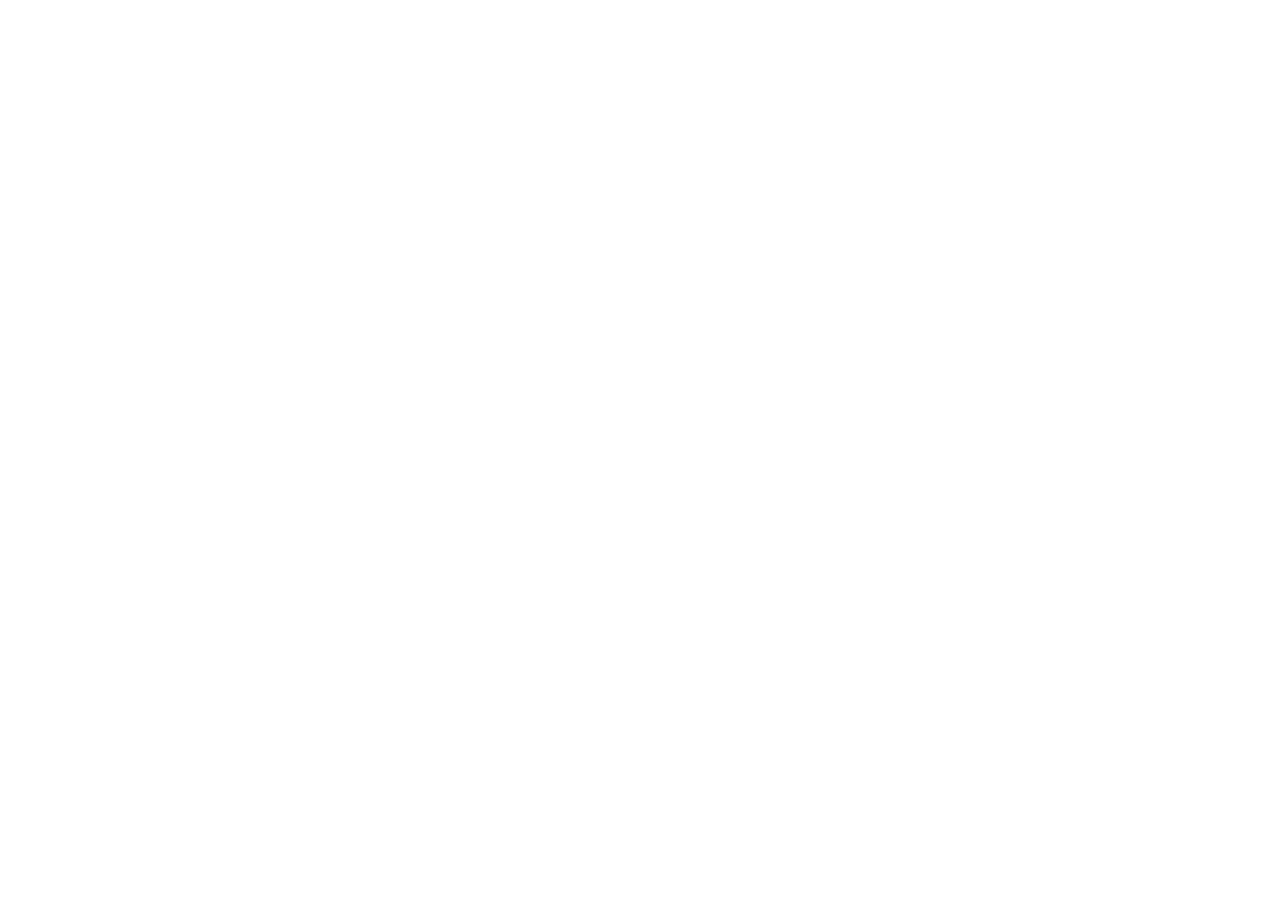
==== commit 62b3c920: "Add files via upload" ====
--- a/index.html
+++ b/index.html
@@ -8,7 +8,7 @@
     <link rel="preconnect" href="https://fonts.googleapis.com">
     <link rel="preconnect" href="https://fonts.gstatic.com" crossorigin>
     <link href="https://fonts.googleapis.com/css2?family=Inter:wght@400;500;600;700&display=swap" rel="stylesheet">
-    <script type="module" crossorigin src="/assets/index-DO3RunLF.js"></script>
+    <script type="module" crossorigin src="/assets/index-C68T5TSb.js"></script>
     <link rel="stylesheet" crossorigin href="/assets/index-DQLu5LvA.css">
   </head>
   <body>
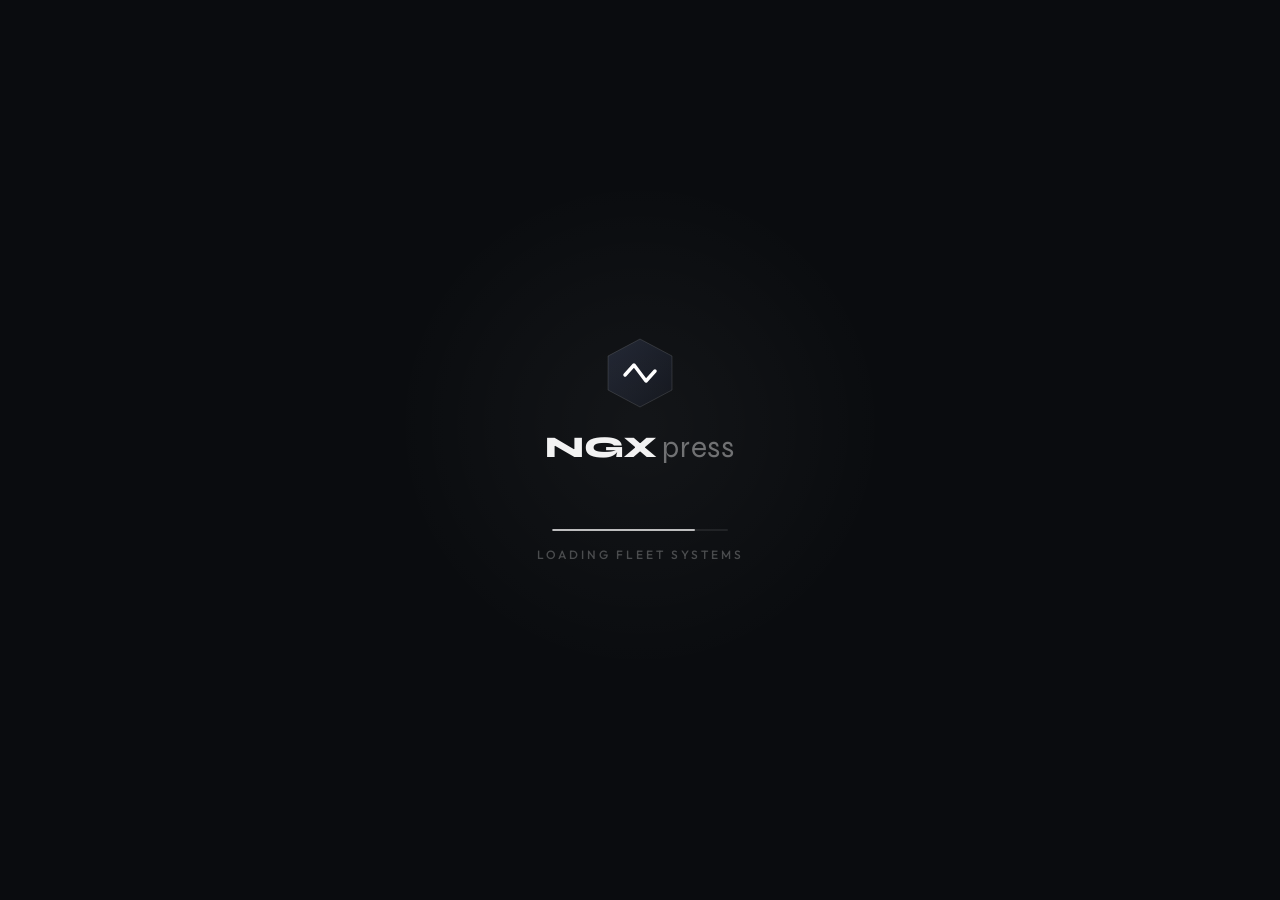
==== commit b4ea5c3c: "Add files via upload" ====
--- a/index.html
+++ b/index.html
@@ -8,8 +8,8 @@
     <link rel="preconnect" href="https://fonts.googleapis.com">
     <link rel="preconnect" href="https://fonts.gstatic.com" crossorigin>
     <link href="https://fonts.googleapis.com/css2?family=Inter:wght@400;500;600;700&display=swap" rel="stylesheet">
-    <script type="module" crossorigin src="/assets/index-C68T5TSb.js"></script>
-    <link rel="stylesheet" crossorigin href="/assets/index-DQLu5LvA.css">
+    <script type="module" crossorigin src="/assets/index-B-C0N2ZU.js"></script>
+    <link rel="stylesheet" crossorigin href="/assets/index-DW-LkK3A.css">
   </head>
   <body>
     <div id="root"></div>
--- a/assets/index-DW-LkK3A.css
+++ b/assets/index-DW-LkK3A.css
@@ -0,0 +1 @@
+@import"https://fonts.googleapis.com/css2?family=Outfit:wght@300;400;500;600&family=Syne:wght@400;500;600;700;800&display=swap";@layer components;@layer properties{@supports (((-webkit-hyphens:none)) and (not (margin-trim:inline))) or ((-moz-orient:inline) and (not (color:rgb(from red r g b)))){*,:before,:after,::backdrop{--tw-translate-x:0;--tw-translate-y:0;--tw-translate-z:0;--tw-rotate-x:initial;--tw-rotate-y:initial;--tw-rotate-z:initial;--tw-skew-x:initial;--tw-skew-y:initial;--tw-space-y-reverse:0;--tw-space-x-reverse:0;--tw-border-style:solid;--tw-leading:initial;--tw-font-weight:initial;--tw-tracking:initial;--tw-ordinal:initial;--tw-slashed-zero:initial;--tw-numeric-figure:initial;--tw-numeric-spacing:initial;--tw-numeric-fraction:initial;--tw-shadow:0 0 #0000;--tw-shadow-color:initial;--tw-shadow-alpha:100%;--tw-inset-shadow:0 0 #0000;--tw-inset-shadow-color:initial;--tw-inset-shadow-alpha:100%;--tw-ring-color:initial;--tw-ring-shadow:0 0 #0000;--tw-inset-ring-color:initial;--tw-inset-ring-shadow:0 0 #0000;--tw-ring-inset:initial;--tw-ring-offset-width:0px;--tw-ring-offset-color:#fff;--tw-ring-offset-shadow:0 0 #0000;--tw-outline-style:solid;--tw-blur:initial;--tw-brightness:initial;--tw-contrast:initial;--tw-grayscale:initial;--tw-hue-rotate:initial;--tw-invert:initial;--tw-opacity:initial;--tw-saturate:initial;--tw-sepia:initial;--tw-drop-shadow:initial;--tw-drop-shadow-color:initial;--tw-drop-shadow-alpha:100%;--tw-drop-shadow-size:initial;--tw-backdrop-blur:initial;--tw-backdrop-brightness:initial;--tw-backdrop-contrast:initial;--tw-backdrop-grayscale:initial;--tw-backdrop-hue-rotate:initial;--tw-backdrop-invert:initial;--tw-backdrop-opacity:initial;--tw-backdrop-saturate:initial;--tw-backdrop-sepia:initial;--tw-duration:initial;--tw-ease:initial;--tw-scale-x:1;--tw-scale-y:1;--tw-scale-z:1;--tw-content:"";--tw-gradient-position:initial;--tw-gradient-from:#0000;--tw-gradient-via:#0000;--tw-gradient-to:#0000;--tw-gradient-stops:initial;--tw-gradient-via-stops:initial;--tw-gradient-from-position:0%;--tw-gradient-via-position:50%;--tw-gradient-to-position:100%}}}@layer theme{:root,:host{--font-mono:ui-monospace, SFMono-Regular, Menlo, Monaco, Consolas, "Liberation Mono", "Courier New", monospace;--color-red-50:oklch(97.1% .013 17.38);--color-red-300:oklch(80.8% .114 19.571);--color-red-400:oklch(70.4% .191 22.216);--color-red-500:oklch(63.7% .237 25.331);--color-red-600:oklch(57.7% .245 27.325);--color-amber-300:oklch(87.9% .169 91.605);--color-emerald-400:oklch(76.5% .177 163.223);--color-blue-200:oklch(88.2% .059 254.128);--color-blue-300:oklch(80.9% .105 251.813);--color-gray-50:oklch(98.5% .002 247.839);--color-gray-600:oklch(44.6% .03 256.802);--color-gray-900:oklch(21% .034 264.665);--color-black:#000;--color-white:#fff;--spacing:.25rem;--container-xs:20rem;--container-sm:24rem;--container-md:28rem;--container-lg:32rem;--container-xl:36rem;--container-2xl:42rem;--container-3xl:48rem;--container-4xl:56rem;--container-5xl:64rem;--container-7xl:80rem;--text-xs:.75rem;--text-xs--line-height:calc(1 / .75);--text-sm:.875rem;--text-sm--line-height:calc(1.25 / .875);--text-base:1rem;--text-base--line-height: 1.5 ;--text-lg:1.125rem;--text-lg--line-height:calc(1.75 / 1.125);--text-xl:1.25rem;--text-xl--line-height:calc(1.75 / 1.25);--text-2xl:1.5rem;--text-2xl--line-height:calc(2 / 1.5);--text-3xl:1.875rem;--text-3xl--line-height: 1.2 ;--text-4xl:2.25rem;--text-4xl--line-height:calc(2.5 / 2.25);--text-5xl:3rem;--text-5xl--line-height:1;--text-6xl:3.75rem;--text-6xl--line-height:1;--text-7xl:4.5rem;--text-7xl--line-height:1;--font-weight-light:300;--font-weight-normal:400;--font-weight-medium:500;--font-weight-semibold:600;--font-weight-bold:700;--font-weight-extrabold:800;--font-weight-black:900;--tracking-tight:-.025em;--tracking-wide:.025em;--tracking-wider:.05em;--tracking-widest:.1em;--leading-tight:1.25;--leading-snug:1.375;--leading-normal:1.5;--leading-relaxed:1.625;--radius-sm:.25rem;--radius-md:.375rem;--radius-lg:.5rem;--radius-xl:.75rem;--radius-2xl:1rem;--radius-3xl:1.5rem;--ease-out:cubic-bezier(0, 0, .2, 1);--ease-in-out:cubic-bezier(.4, 0, .2, 1);--animate-spin:spin 1s linear infinite;--animate-pulse:pulse 2s cubic-bezier(.4, 0, .6, 1) infinite;--blur-md:12px;--blur-xl:24px;--aspect-video:16 / 9;--default-transition-duration:.15s;--default-transition-timing-function:cubic-bezier(.4, 0, .2, 1);--default-font-family:"Outfit", sans-serif;--default-mono-font-family:var(--font-mono);--font-display:"Syne", sans-serif;--color-border:hsl(var(--border))}}@layer base{*,:after,:before,::backdrop{box-sizing:border-box;border:0 solid;margin:0;padding:0}::file-selector-button{box-sizing:border-box;border:0 solid;margin:0;padding:0}html,:host{-webkit-text-size-adjust:100%;tab-size:4;line-height:1.5;font-family:var(--default-font-family,ui-sans-serif, system-ui, sans-serif, "Apple Color Emoji", "Segoe UI Emoji", "Segoe UI Symbol", "Noto Color Emoji");font-feature-settings:var(--default-font-feature-settings,normal);font-variation-settings:var(--default-font-variation-settings,normal);-webkit-tap-highlight-color:transparent}hr{height:0;color:inherit;border-top-width:1px}abbr:where([title]){-webkit-text-decoration:underline dotted;text-decoration:underline dotted}h1,h2,h3,h4,h5,h6{font-size:inherit;font-weight:inherit}a{color:inherit;-webkit-text-decoration:inherit;text-decoration:inherit}b,strong{font-weight:bolder}code,kbd,samp,pre{font-family:var(--default-mono-font-family,ui-monospace, SFMono-Regular, Menlo, Monaco, Consolas, "Liberation Mono", "Courier New", monospace);font-feature-settings:var(--default-mono-font-feature-settings,normal);font-variation-settings:var(--default-mono-font-variation-settings,normal);font-size:1em}small{font-size:80%}sub,sup{vertical-align:baseline;font-size:75%;line-height:0;position:relative}sub{bottom:-.25em}sup{top:-.5em}table{text-indent:0;border-color:inherit;border-collapse:collapse}:-moz-focusring{outline:auto}progress{vertical-align:baseline}summary{display:list-item}ol,ul,menu{list-style:none}img,svg,video,canvas,audio,iframe,embed,object{vertical-align:middle;display:block}img,video{max-width:100%;height:auto}button,input,select,optgroup,textarea{font:inherit;font-feature-settings:inherit;font-variation-settings:inherit;letter-spacing:inherit;color:inherit;opacity:1;background-color:#0000;border-radius:0}::file-selector-button{font:inherit;font-feature-settings:inherit;font-variation-settings:inherit;letter-spacing:inherit;color:inherit;opacity:1;background-color:#0000;border-radius:0}:where(select:is([multiple],[size])) optgroup{font-weight:bolder}:where(select:is([multiple],[size])) optgroup option{padding-inline-start:20px}::file-selector-button{margin-inline-end:4px}::placeholder{opacity:1}@supports (not ((-webkit-appearance:-apple-pay-button))) or (contain-intrinsic-size:1px){::placeholder{color:currentColor}@supports (color:color-mix(in lab,red,red)){::placeholder{color:color-mix(in oklab,currentcolor 50%,transparent)}}}textarea{resize:vertical}::-webkit-search-decoration{-webkit-appearance:none}::-webkit-date-and-time-value{min-height:1lh;text-align:inherit}::-webkit-datetime-edit{display:inline-flex}::-webkit-datetime-edit-fields-wrapper{padding:0}::-webkit-datetime-edit{padding-block:0}::-webkit-datetime-edit-year-field{padding-block:0}::-webkit-datetime-edit-month-field{padding-block:0}::-webkit-datetime-edit-day-field{padding-block:0}::-webkit-datetime-edit-hour-field{padding-block:0}::-webkit-datetime-edit-minute-field{padding-block:0}::-webkit-datetime-edit-second-field{padding-block:0}::-webkit-datetime-edit-millisecond-field{padding-block:0}::-webkit-datetime-edit-meridiem-field{padding-block:0}::-webkit-calendar-picker-indicator{line-height:1}:-moz-ui-invalid{box-shadow:none}button,input:where([type=button],[type=reset],[type=submit]){appearance:button}::file-selector-button{appearance:button}::-webkit-inner-spin-button{height:auto}::-webkit-outer-spin-button{height:auto}[hidden]:where(:not([hidden=until-found])){display:none!important}*{border-color:hsl(var(--border))}body{background-color:hsl(var(--background));color:hsl(var(--foreground));-webkit-font-smoothing:antialiased;-moz-osx-font-smoothing:grayscale;font-family:Outfit,sans-serif}h1,h2,h3,h4,h5,h6{font-family:var(--font-display);--tw-font-weight:var(--font-weight-bold);font-weight:var(--font-weight-bold);--tw-tracking:var(--tracking-tight);letter-spacing:var(--tracking-tight)}}@layer utilities{.\@container\/field-group{container:field-group/inline-size}.pointer-events-auto{pointer-events:auto}.pointer-events-none{pointer-events:none}.invisible{visibility:hidden}.visible{visibility:visible}.sr-only{clip-path:inset(50%);white-space:nowrap;border-width:0;width:1px;height:1px;margin:-1px;padding:0;position:absolute;overflow:hidden}.absolute{position:absolute}.fixed{position:fixed}.relative{position:relative}.static{position:static}.sticky{position:sticky}.inset-0{inset:calc(var(--spacing) * 0)}.inset-x-0{inset-inline:calc(var(--spacing) * 0)}.inset-y-0{inset-block:calc(var(--spacing) * 0)}.start{inset-inline-start:var(--spacing)}.end{inset-inline-end:var(--spacing)}.-top-12{top:calc(var(--spacing) * -12)}.top-0{top:calc(var(--spacing) * 0)}.top-1\.5{top:calc(var(--spacing) * 1.5)}.top-1\/2{top:50%}.top-2{top:calc(var(--spacing) * 2)}.top-3\.5{top:calc(var(--spacing) * 3.5)}.top-4{top:calc(var(--spacing) * 4)}.top-8{top:calc(var(--spacing) * 8)}.top-9{top:calc(var(--spacing) * 9)}.top-12{top:calc(var(--spacing) * 12)}.top-\[1px\]{top:1px}.top-\[50\%\]{top:50%}.top-\[60\%\]{top:60%}.top-full{top:100%}.-right-10{right:calc(var(--spacing) * -10)}.-right-12{right:calc(var(--spacing) * -12)}.right-0{right:calc(var(--spacing) * 0)}.right-1{right:calc(var(--spacing) * 1)}.right-2{right:calc(var(--spacing) * 2)}.right-3{right:calc(var(--spacing) * 3)}.right-4{right:calc(var(--spacing) * 4)}.right-8{right:calc(var(--spacing) * 8)}.right-\[16\%\]{right:16%}.-bottom-12{bottom:calc(var(--spacing) * -12)}.bottom-0{bottom:calc(var(--spacing) * 0)}.-left-12{left:calc(var(--spacing) * -12)}.left-0{left:calc(var(--spacing) * 0)}.left-1\/2{left:50%}.left-2{left:calc(var(--spacing) * 2)}.left-4{left:calc(var(--spacing) * 4)}.left-\[16\%\]{left:16%}.left-\[50\%\]{left:50%}.-z-10{z-index:-10}.z-0{z-index:0}.z-10{z-index:10}.z-20{z-index:20}.z-50{z-index:50}.z-\[1\]{z-index:1}.z-\[5\]{z-index:5}.z-\[100\]{z-index:100}.z-\[9999\]{z-index:9999}.order-first{order:-9999}.order-last{order:9999}.\!m-0{margin:calc(var(--spacing) * 0)!important}.-mx-1{margin-inline:calc(var(--spacing) * -1)}.mx-2{margin-inline:calc(var(--spacing) * 2)}.mx-3\.5{margin-inline:calc(var(--spacing) * 3.5)}.mx-4{margin-inline:calc(var(--spacing) * 4)}.mx-auto{margin-inline:auto}.-my-2{margin-block:calc(var(--spacing) * -2)}.my-0{margin-block:calc(var(--spacing) * 0)}.my-0\.5{margin-block:calc(var(--spacing) * .5)}.my-1{margin-block:calc(var(--spacing) * 1)}.-mt-4{margin-top:calc(var(--spacing) * -4)}.mt-0\.5{margin-top:calc(var(--spacing) * .5)}.mt-1{margin-top:calc(var(--spacing) * 1)}.mt-1\.5{margin-top:calc(var(--spacing) * 1.5)}.mt-2{margin-top:calc(var(--spacing) * 2)}.mt-3{margin-top:calc(var(--spacing) * 3)}.mt-4{margin-top:calc(var(--spacing) * 4)}.mt-5{margin-top:calc(var(--spacing) * 5)}.mt-6{margin-top:calc(var(--spacing) * 6)}.mt-10{margin-top:calc(var(--spacing) * 10)}.mt-12{margin-top:calc(var(--spacing) * 12)}.mt-24{margin-top:calc(var(--spacing) * 24)}.mt-auto{margin-top:auto}.mr-2{margin-right:calc(var(--spacing) * 2)}.mr-4{margin-right:calc(var(--spacing) * 4)}.mb-1{margin-bottom:calc(var(--spacing) * 1)}.mb-2{margin-bottom:calc(var(--spacing) * 2)}.mb-2\.5{margin-bottom:calc(var(--spacing) * 2.5)}.mb-3{margin-bottom:calc(var(--spacing) * 3)}.mb-4{margin-bottom:calc(var(--spacing) * 4)}.mb-5{margin-bottom:calc(var(--spacing) * 5)}.mb-6{margin-bottom:calc(var(--spacing) * 6)}.mb-7{margin-bottom:calc(var(--spacing) * 7)}.mb-8{margin-bottom:calc(var(--spacing) * 8)}.mb-10{margin-bottom:calc(var(--spacing) * 10)}.mb-12{margin-bottom:calc(var(--spacing) * 12)}.mb-14{margin-bottom:calc(var(--spacing) * 14)}.mb-16{margin-bottom:calc(var(--spacing) * 16)}.mb-20{margin-bottom:calc(var(--spacing) * 20)}.mb-24{margin-bottom:calc(var(--spacing) * 24)}.-ml-4{margin-left:calc(var(--spacing) * -4)}.ml-1{margin-left:calc(var(--spacing) * 1)}.ml-1\.5{margin-left:calc(var(--spacing) * 1.5)}.ml-2{margin-left:calc(var(--spacing) * 2)}.ml-4{margin-left:calc(var(--spacing) * 4)}.ml-auto{margin-left:auto}.line-clamp-2{-webkit-line-clamp:2;-webkit-box-orient:vertical;display:-webkit-box;overflow:hidden}.block{display:block}.flex{display:flex}.grid{display:grid}.hidden{display:none}.inline-block{display:inline-block}.inline-flex{display:inline-flex}.table{display:table}.aspect-square{aspect-ratio:1}.aspect-video{aspect-ratio:var(--aspect-video)}.size-4{width:calc(var(--spacing) * 4);height:calc(var(--spacing) * 4)}.size-6{width:calc(var(--spacing) * 6);height:calc(var(--spacing) * 6)}.size-8{width:calc(var(--spacing) * 8);height:calc(var(--spacing) * 8)}.size-10{width:calc(var(--spacing) * 10);height:calc(var(--spacing) * 10)}.size-\[--cell-size\]{width:--cell-size;height:--cell-size}.h-1\.5{height:calc(var(--spacing) * 1.5)}.h-2{height:calc(var(--spacing) * 2)}.h-2\.5{height:calc(var(--spacing) * 2.5)}.h-3{height:calc(var(--spacing) * 3)}.h-3\.5{height:calc(var(--spacing) * 3.5)}.h-4{height:calc(var(--spacing) * 4)}.h-5{height:calc(var(--spacing) * 5)}.h-6{height:calc(var(--spacing) * 6)}.h-7{height:calc(var(--spacing) * 7)}.h-8{height:calc(var(--spacing) * 8)}.h-9{height:calc(var(--spacing) * 9)}.h-10{height:calc(var(--spacing) * 10)}.h-11{height:calc(var(--spacing) * 11)}.h-12{height:calc(var(--spacing) * 12)}.h-14{height:calc(var(--spacing) * 14)}.h-32{height:calc(var(--spacing) * 32)}.h-44{height:calc(var(--spacing) * 44)}.h-72{height:calc(var(--spacing) * 72)}.h-\[--cell-size\]{height:--cell-size}.h-\[1px\]{height:1px}.h-\[35vh\]{height:35vh}.h-\[350px\]{height:350px}.h-\[500px\]{height:500px}.h-\[var\(--radix-navigation-menu-viewport-height\)\]{height:var(--radix-navigation-menu-viewport-height)}.h-\[var\(--radix-select-trigger-height\)\]{height:var(--radix-select-trigger-height)}.h-auto{height:auto}.h-full{height:100%}.h-px{height:1px}.h-svh{height:100svh}.max-h-\[--radix-context-menu-content-available-height\]{max-height:--radix-context-menu-content-available-height}.max-h-\[--radix-select-content-available-height\]{max-height:--radix-select-content-available-height}.max-h-\[300px\]{max-height:300px}.max-h-\[var\(--radix-dropdown-menu-content-available-height\)\]{max-height:var(--radix-dropdown-menu-content-available-height)}.max-h-screen{max-height:100vh}.min-h-0{min-height:calc(var(--spacing) * 0)}.min-h-\[110px\]{min-height:110px}.min-h-\[120px\]{min-height:120px}.min-h-screen{min-height:100vh}.min-h-svh{min-height:100svh}.w-0{width:calc(var(--spacing) * 0)}.w-1{width:calc(var(--spacing) * 1)}.w-1\.5{width:calc(var(--spacing) * 1.5)}.w-1\/2{width:50%}.w-1\/4{width:25%}.w-2{width:calc(var(--spacing) * 2)}.w-2\.5{width:calc(var(--spacing) * 2.5)}.w-3{width:calc(var(--spacing) * 3)}.w-3\.5{width:calc(var(--spacing) * 3.5)}.w-3\/4{width:75%}.w-4{width:calc(var(--spacing) * 4)}.w-5{width:calc(var(--spacing) * 5)}.w-6{width:calc(var(--spacing) * 6)}.w-7{width:calc(var(--spacing) * 7)}.w-8{width:calc(var(--spacing) * 8)}.w-9{width:calc(var(--spacing) * 9)}.w-10{width:calc(var(--spacing) * 10)}.w-11{width:calc(var(--spacing) * 11)}.w-12{width:calc(var(--spacing) * 12)}.w-14{width:calc(var(--spacing) * 14)}.w-44{width:calc(var(--spacing) * 44)}.w-64{width:calc(var(--spacing) * 64)}.w-72{width:calc(var(--spacing) * 72)}.w-\[--cell-size\]{width:--cell-size}.w-\[1px\]{width:1px}.w-\[100px\]{width:100px}.w-\[500px\]{width:500px}.w-\[700px\]{width:700px}.w-\[var\(--sidebar-width\)\]{width:var(--sidebar-width)}.w-auto{width:auto}.w-fit{width:fit-content}.w-full{width:100%}.w-max{width:max-content}.w-px{width:1px}.max-w-2xl{max-width:var(--container-2xl)}.max-w-3xl{max-width:var(--container-3xl)}.max-w-4xl{max-width:var(--container-4xl)}.max-w-5xl{max-width:var(--container-5xl)}.max-w-7xl{max-width:var(--container-7xl)}.max-w-\[var\(--skeleton-width\)\]{max-width:var(--skeleton-width)}.max-w-lg{max-width:var(--container-lg)}.max-w-max{max-width:max-content}.max-w-md{max-width:var(--container-md)}.max-w-sm{max-width:var(--container-sm)}.max-w-xl{max-width:var(--container-xl)}.max-w-xs{max-width:var(--container-xs)}.min-w-0{min-width:calc(var(--spacing) * 0)}.min-w-5{min-width:calc(var(--spacing) * 5)}.min-w-8{min-width:calc(var(--spacing) * 8)}.min-w-9{min-width:calc(var(--spacing) * 9)}.min-w-10{min-width:calc(var(--spacing) * 10)}.min-w-\[--cell-size\]{min-width:--cell-size}.min-w-\[8rem\]{min-width:8rem}.min-w-\[12rem\]{min-width:12rem}.min-w-\[var\(--radix-select-trigger-width\)\]{min-width:var(--radix-select-trigger-width)}.flex-1{flex:1}.shrink-0{flex-shrink:0}.grow{flex-grow:1}.grow-0{flex-grow:0}.basis-full{flex-basis:100%}.caption-bottom{caption-side:bottom}.border-collapse{border-collapse:collapse}.origin-\[--radix-context-menu-content-transform-origin\]{transform-origin:--radix-context-menu-content-transform-origin}.origin-\[--radix-dropdown-menu-content-transform-origin\]{transform-origin:--radix-dropdown-menu-content-transform-origin}.origin-\[--radix-hover-card-content-transform-origin\]{transform-origin:--radix-hover-card-content-transform-origin}.origin-\[--radix-menubar-content-transform-origin\]{transform-origin:--radix-menubar-content-transform-origin}.origin-\[--radix-popover-content-transform-origin\]{transform-origin:--radix-popover-content-transform-origin}.origin-\[--radix-select-content-transform-origin\]{transform-origin:--radix-select-content-transform-origin}.origin-\[--radix-tooltip-content-transform-origin\]{transform-origin:--radix-tooltip-content-transform-origin}.-translate-x-1\/2{--tw-translate-x: -50% ;translate:var(--tw-translate-x) var(--tw-translate-y)}.-translate-x-px{--tw-translate-x:-1px;translate:var(--tw-translate-x) var(--tw-translate-y)}.translate-x-\[-50\%\]{--tw-translate-x:-50%;translate:var(--tw-translate-x) var(--tw-translate-y)}.translate-x-px{--tw-translate-x:1px;translate:var(--tw-translate-x) var(--tw-translate-y)}.-translate-y-1\/2{--tw-translate-y: -50% ;translate:var(--tw-translate-x) var(--tw-translate-y)}.translate-y-\[-50\%\]{--tw-translate-y:-50%;translate:var(--tw-translate-x) var(--tw-translate-y)}.rotate-45{rotate:45deg}.rotate-90{rotate:90deg}.rotate-180{rotate:180deg}.transform{transform:var(--tw-rotate-x,) var(--tw-rotate-y,) var(--tw-rotate-z,) var(--tw-skew-x,) var(--tw-skew-y,)}.animate-pulse{animation:var(--animate-pulse)}.animate-spin{animation:var(--animate-spin)}.cursor-default{cursor:default}.cursor-pointer{cursor:pointer}.cursor-text{cursor:text}.touch-none{touch-action:none}.resize{resize:both}.resize-none{resize:none}.list-disc{list-style-type:disc}.list-none{list-style-type:none}.appearance-none{appearance:none}.grid-cols-1{grid-template-columns:repeat(1,minmax(0,1fr))}.grid-cols-2{grid-template-columns:repeat(2,minmax(0,1fr))}.flex-col{flex-direction:column}.flex-col-reverse{flex-direction:column-reverse}.flex-row{flex-direction:row}.flex-wrap{flex-wrap:wrap}.place-content-center{place-content:center}.items-baseline{align-items:baseline}.items-center{align-items:center}.items-end{align-items:flex-end}.items-start{align-items:flex-start}.items-stretch{align-items:stretch}.justify-between{justify-content:space-between}.justify-center{justify-content:center}.justify-start{justify-content:flex-start}.gap-1{gap:calc(var(--spacing) * 1)}.gap-1\.5{gap:calc(var(--spacing) * 1.5)}.gap-2{gap:calc(var(--spacing) * 2)}.gap-2\.5{gap:calc(var(--spacing) * 2.5)}.gap-3{gap:calc(var(--spacing) * 3)}.gap-4{gap:calc(var(--spacing) * 4)}.gap-5{gap:calc(var(--spacing) * 5)}.gap-6{gap:calc(var(--spacing) * 6)}.gap-7{gap:calc(var(--spacing) * 7)}.gap-8{gap:calc(var(--spacing) * 8)}.gap-10{gap:calc(var(--spacing) * 10)}.gap-12{gap:calc(var(--spacing) * 12)}:where(.space-y-1>:not(:last-child)){--tw-space-y-reverse:0;margin-block-start:calc(calc(var(--spacing) * 1) * var(--tw-space-y-reverse));margin-block-end:calc(calc(var(--spacing) * 1) * calc(1 - var(--tw-space-y-reverse)))}:where(.space-y-1\.5>:not(:last-child)){--tw-space-y-reverse:0;margin-block-start:calc(calc(var(--spacing) * 1.5) * var(--tw-space-y-reverse));margin-block-end:calc(calc(var(--spacing) * 1.5) * calc(1 - var(--tw-space-y-reverse)))}:where(.space-y-2>:not(:last-child)){--tw-space-y-reverse:0;margin-block-start:calc(calc(var(--spacing) * 2) * var(--tw-space-y-reverse));margin-block-end:calc(calc(var(--spacing) * 2) * calc(1 - var(--tw-space-y-reverse)))}:where(.space-y-3>:not(:last-child)){--tw-space-y-reverse:0;margin-block-start:calc(calc(var(--spacing) * 3) * var(--tw-space-y-reverse));margin-block-end:calc(calc(var(--spacing) * 3) * calc(1 - var(--tw-space-y-reverse)))}:where(.space-y-4>:not(:last-child)){--tw-space-y-reverse:0;margin-block-start:calc(calc(var(--spacing) * 4) * var(--tw-space-y-reverse));margin-block-end:calc(calc(var(--spacing) * 4) * calc(1 - var(--tw-space-y-reverse)))}:where(.space-y-5>:not(:last-child)){--tw-space-y-reverse:0;margin-block-start:calc(calc(var(--spacing) * 5) * var(--tw-space-y-reverse));margin-block-end:calc(calc(var(--spacing) * 5) * calc(1 - var(--tw-space-y-reverse)))}:where(.space-y-6>:not(:last-child)){--tw-space-y-reverse:0;margin-block-start:calc(calc(var(--spacing) * 6) * var(--tw-space-y-reverse));margin-block-end:calc(calc(var(--spacing) * 6) * calc(1 - var(--tw-space-y-reverse)))}:where(.space-x-1>:not(:last-child)){--tw-space-x-reverse:0;margin-inline-start:calc(calc(var(--spacing) * 1) * var(--tw-space-x-reverse));margin-inline-end:calc(calc(var(--spacing) * 1) * calc(1 - var(--tw-space-x-reverse)))}:where(.space-x-4>:not(:last-child)){--tw-space-x-reverse:0;margin-inline-start:calc(calc(var(--spacing) * 4) * var(--tw-space-x-reverse));margin-inline-end:calc(calc(var(--spacing) * 4) * calc(1 - var(--tw-space-x-reverse)))}.self-stretch{align-self:stretch}.overflow-auto{overflow:auto}.overflow-hidden{overflow:hidden}.overflow-x-hidden{overflow-x:hidden}.overflow-y-auto{overflow-y:auto}.rounded{border-radius:.25rem}.rounded-2xl{border-radius:var(--radius-2xl)}.rounded-3xl{border-radius:var(--radius-3xl)}.rounded-\[2px\]{border-radius:2px}.rounded-\[calc\(var\(--radius\)-5px\)\]{border-radius:calc(var(--radius) - 5px)}.rounded-\[inherit\]{border-radius:inherit}.rounded-full{border-radius:3.40282e38px}.rounded-lg{border-radius:var(--radius-lg)}.rounded-md{border-radius:var(--radius-md)}.rounded-none{border-radius:0}.rounded-sm{border-radius:var(--radius-sm)}.rounded-xl{border-radius:var(--radius-xl)}.rounded-t-\[10px\]{border-top-left-radius:10px;border-top-right-radius:10px}.rounded-l-md{border-top-left-radius:var(--radius-md);border-bottom-left-radius:var(--radius-md)}.rounded-tl-sm{border-top-left-radius:var(--radius-sm)}.rounded-r-md{border-top-right-radius:var(--radius-md);border-bottom-right-radius:var(--radius-md)}.border{border-style:var(--tw-border-style);border-width:1px}.border-0{border-style:var(--tw-border-style);border-width:0}.border-2{border-style:var(--tw-border-style);border-width:2px}.border-\[1\.5px\]{border-style:var(--tw-border-style);border-width:1.5px}.border-y{border-block-style:var(--tw-border-style);border-block-width:1px}.border-t{border-top-style:var(--tw-border-style);border-top-width:1px}.border-r{border-right-style:var(--tw-border-style);border-right-width:1px}.border-b{border-bottom-style:var(--tw-border-style);border-bottom-width:1px}.border-l{border-left-style:var(--tw-border-style);border-left-width:1px}.border-dashed{--tw-border-style:dashed;border-style:dashed}.\[border-color\:var\(--badge-outline\)\]{border-color:var(--badge-outline)}.border-\[--color-border\]{border-color:--color-border}.border-border,.border-border\/50{border-color:hsl(var(--border))}@supports (color:color-mix(in lab,red,red)){.border-border\/50{border-color:color-mix(in oklab,hsl(var(--border)) 50%,transparent)}}.border-primary,.border-primary\/50{border-color:hsl(var(--primary))}@supports (color:color-mix(in lab,red,red)){.border-primary\/50{border-color:color-mix(in oklab,hsl(var(--primary)) 50%,transparent)}}.border-red-400\/20{border-color:#ff656833}@supports (color:color-mix(in lab,red,red)){.border-red-400\/20{border-color:color-mix(in oklab,var(--color-red-400) 20%,transparent)}}.border-transparent{border-color:#0000}.border-white\/5{border-color:#ffffff0d}@supports (color:color-mix(in lab,red,red)){.border-white\/5{border-color:color-mix(in oklab,var(--color-white) 5%,transparent)}}.border-white\/10{border-color:#ffffff1a}@supports (color:color-mix(in lab,red,red)){.border-white\/10{border-color:color-mix(in oklab,var(--color-white) 10%,transparent)}}.border-white\/\[0\.06\]{border-color:#ffffff0f}@supports (color:color-mix(in lab,red,red)){.border-white\/\[0\.06\]{border-color:color-mix(in oklab,var(--color-white) 6%,transparent)}}.border-t-transparent{border-top-color:#0000}.border-l-transparent{border-left-color:#0000}.bg-\[--color-bg\]{background-color:--color-bg}.bg-accent{background-color:hsl(var(--accent))}.bg-background,.bg-background\/80{background-color:hsl(var(--background))}@supports (color:color-mix(in lab,red,red)){.bg-background\/80{background-color:color-mix(in oklab,hsl(var(--background)) 80%,transparent)}}.bg-black\/50{background-color:#00000080}@supports (color:color-mix(in lab,red,red)){.bg-black\/50{background-color:color-mix(in oklab,var(--color-black) 50%,transparent)}}.bg-black\/80{background-color:#000c}@supports (color:color-mix(in lab,red,red)){.bg-black\/80{background-color:color-mix(in oklab,var(--color-black) 80%,transparent)}}.bg-border{background-color:hsl(var(--border))}.bg-card{background-color:hsl(var(--card))}.bg-foreground{background-color:hsl(var(--foreground))}.bg-gray-50{background-color:var(--color-gray-50)}.bg-muted,.bg-muted\/50{background-color:hsl(var(--muted))}@supports (color:color-mix(in lab,red,red)){.bg-muted\/50{background-color:color-mix(in oklab,hsl(var(--muted)) 50%,transparent)}}.bg-primary,.bg-primary\/10{background-color:hsl(var(--primary))}@supports (color:color-mix(in lab,red,red)){.bg-primary\/10{background-color:color-mix(in oklab,hsl(var(--primary)) 10%,transparent)}}.bg-primary\/20{background-color:hsl(var(--primary))}@supports (color:color-mix(in lab,red,red)){.bg-primary\/20{background-color:color-mix(in oklab,hsl(var(--primary)) 20%,transparent)}}.bg-red-400\/5{background-color:#ff65680d}@supports (color:color-mix(in lab,red,red)){.bg-red-400\/5{background-color:color-mix(in oklab,var(--color-red-400) 5%,transparent)}}.bg-secondary{background-color:hsl(var(--secondary))}.bg-transparent{background-color:#0000}.bg-white{background-color:var(--color-white)}.bg-white\/5{background-color:#ffffff0d}@supports (color:color-mix(in lab,red,red)){.bg-white\/5{background-color:color-mix(in oklab,var(--color-white) 5%,transparent)}}.bg-white\/\[0\.01\]{background-color:#ffffff03}@supports (color:color-mix(in lab,red,red)){.bg-white\/\[0\.01\]{background-color:color-mix(in oklab,var(--color-white) 1%,transparent)}}.bg-white\/\[0\.02\]{background-color:#ffffff05}@supports (color:color-mix(in lab,red,red)){.bg-white\/\[0\.02\]{background-color:color-mix(in oklab,var(--color-white) 2%,transparent)}}.bg-white\/\[0\.05\]{background-color:#ffffff0d}@supports (color:color-mix(in lab,red,red)){.bg-white\/\[0\.05\]{background-color:color-mix(in oklab,var(--color-white) 5%,transparent)}}.bg-white\/\[0\.08\]{background-color:#ffffff14}@supports (color:color-mix(in lab,red,red)){.bg-white\/\[0\.08\]{background-color:color-mix(in oklab,var(--color-white) 8%,transparent)}}.fill-current{fill:currentColor}.fill-primary{fill:hsl(var(--primary))}.object-cover{object-fit:cover}.p-0{padding:calc(var(--spacing) * 0)}.p-1{padding:calc(var(--spacing) * 1)}.p-2{padding:calc(var(--spacing) * 2)}.p-3{padding:calc(var(--spacing) * 3)}.p-4{padding:calc(var(--spacing) * 4)}.p-6{padding:calc(var(--spacing) * 6)}.p-7{padding:calc(var(--spacing) * 7)}.p-8{padding:calc(var(--spacing) * 8)}.p-10{padding:calc(var(--spacing) * 10)}.p-\[1px\]{padding:1px}.px-1{padding-inline:calc(var(--spacing) * 1)}.px-1\.5{padding-inline:calc(var(--spacing) * 1.5)}.px-2{padding-inline:calc(var(--spacing) * 2)}.px-2\.5{padding-inline:calc(var(--spacing) * 2.5)}.px-3{padding-inline:calc(var(--spacing) * 3)}.px-4{padding-inline:calc(var(--spacing) * 4)}.px-6{padding-inline:calc(var(--spacing) * 6)}.px-7{padding-inline:calc(var(--spacing) * 7)}.px-8{padding-inline:calc(var(--spacing) * 8)}.px-14{padding-inline:calc(var(--spacing) * 14)}.px-\[--cell-size\]{padding-inline:--cell-size}.py-0\.5{padding-block:calc(var(--spacing) * .5)}.py-1{padding-block:calc(var(--spacing) * 1)}.py-1\.5{padding-block:calc(var(--spacing) * 1.5)}.py-2{padding-block:calc(var(--spacing) * 2)}.py-2\.5{padding-block:calc(var(--spacing) * 2.5)}.py-3{padding-block:calc(var(--spacing) * 3)}.py-3\.5{padding-block:calc(var(--spacing) * 3.5)}.py-4{padding-block:calc(var(--spacing) * 4)}.py-5{padding-block:calc(var(--spacing) * 5)}.py-6{padding-block:calc(var(--spacing) * 6)}.py-8{padding-block:calc(var(--spacing) * 8)}.py-10{padding-block:calc(var(--spacing) * 10)}.py-12{padding-block:calc(var(--spacing) * 12)}.py-16{padding-block:calc(var(--spacing) * 16)}.py-24{padding-block:calc(var(--spacing) * 24)}.py-28{padding-block:calc(var(--spacing) * 28)}.pt-0{padding-top:calc(var(--spacing) * 0)}.pt-3{padding-top:calc(var(--spacing) * 3)}.pt-4{padding-top:calc(var(--spacing) * 4)}.pt-6{padding-top:calc(var(--spacing) * 6)}.pt-8{padding-top:calc(var(--spacing) * 8)}.pt-10{padding-top:calc(var(--spacing) * 10)}.pt-20{padding-top:calc(var(--spacing) * 20)}.pt-24{padding-top:calc(var(--spacing) * 24)}.pr-1{padding-right:calc(var(--spacing) * 1)}.pr-2{padding-right:calc(var(--spacing) * 2)}.pr-2\.5{padding-right:calc(var(--spacing) * 2.5)}.pr-3{padding-right:calc(var(--spacing) * 3)}.pr-8{padding-right:calc(var(--spacing) * 8)}.pb-3{padding-bottom:calc(var(--spacing) * 3)}.pb-4{padding-bottom:calc(var(--spacing) * 4)}.pb-5{padding-bottom:calc(var(--spacing) * 5)}.pb-10{padding-bottom:calc(var(--spacing) * 10)}.pb-16{padding-bottom:calc(var(--spacing) * 16)}.pl-2{padding-left:calc(var(--spacing) * 2)}.pl-2\.5{padding-left:calc(var(--spacing) * 2.5)}.pl-3{padding-left:calc(var(--spacing) * 3)}.pl-4{padding-left:calc(var(--spacing) * 4)}.pl-5{padding-left:calc(var(--spacing) * 5)}.pl-8{padding-left:calc(var(--spacing) * 8)}.text-center{text-align:center}.text-left{text-align:left}.align-middle{vertical-align:middle}.font-display{font-family:Syne,sans-serif}.font-mono{font-family:var(--font-mono)}.font-sans{font-family:Outfit,sans-serif}.text-2xl{font-size:var(--text-2xl);line-height:var(--tw-leading,var(--text-2xl--line-height))}.text-3xl{font-size:var(--text-3xl);line-height:var(--tw-leading,var(--text-3xl--line-height))}.text-4xl{font-size:var(--text-4xl);line-height:var(--tw-leading,var(--text-4xl--line-height))}.text-5xl{font-size:var(--text-5xl);line-height:var(--tw-leading,var(--text-5xl--line-height))}.text-6xl{font-size:var(--text-6xl);line-height:var(--tw-leading,var(--text-6xl--line-height))}.text-base{font-size:var(--text-base);line-height:var(--tw-leading,var(--text-base--line-height))}.text-lg{font-size:var(--text-lg);line-height:var(--tw-leading,var(--text-lg--line-height))}.text-sm{font-size:var(--text-sm);line-height:var(--tw-leading,var(--text-sm--line-height))}.text-sm\/relaxed{font-size:var(--text-sm);line-height:var(--leading-relaxed)}.text-xl{font-size:var(--text-xl);line-height:var(--tw-leading,var(--text-xl--line-height))}.text-xs{font-size:var(--text-xs);line-height:var(--tw-leading,var(--text-xs--line-height))}.text-\[0\.8rem\]{font-size:.8rem}.text-\[10px\]{font-size:10px}.leading-none{--tw-leading:1;line-height:1}.leading-normal{--tw-leading:var(--leading-normal);line-height:var(--leading-normal)}.leading-relaxed{--tw-leading:var(--leading-relaxed);line-height:var(--leading-relaxed)}.leading-snug{--tw-leading:var(--leading-snug);line-height:var(--leading-snug)}.leading-tight{--tw-leading:var(--leading-tight);line-height:var(--leading-tight)}.font-black{--tw-font-weight:var(--font-weight-black);font-weight:var(--font-weight-black)}.font-bold{--tw-font-weight:var(--font-weight-bold);font-weight:var(--font-weight-bold)}.font-extrabold{--tw-font-weight:var(--font-weight-extrabold);font-weight:var(--font-weight-extrabold)}.font-light{--tw-font-weight:var(--font-weight-light);font-weight:var(--font-weight-light)}.font-medium{--tw-font-weight:var(--font-weight-medium);font-weight:var(--font-weight-medium)}.font-normal{--tw-font-weight:var(--font-weight-normal);font-weight:var(--font-weight-normal)}.font-semibold{--tw-font-weight:var(--font-weight-semibold);font-weight:var(--font-weight-semibold)}.tracking-\[0\.2em\]{--tw-tracking:.2em;letter-spacing:.2em}.tracking-\[0\.22em\]{--tw-tracking:.22em;letter-spacing:.22em}.tracking-\[0\.25em\]{--tw-tracking:.25em;letter-spacing:.25em}.tracking-tight{--tw-tracking:var(--tracking-tight);letter-spacing:var(--tracking-tight)}.tracking-wide{--tw-tracking:var(--tracking-wide);letter-spacing:var(--tracking-wide)}.tracking-wider{--tw-tracking:var(--tracking-wider);letter-spacing:var(--tracking-wider)}.tracking-widest{--tw-tracking:var(--tracking-widest);letter-spacing:var(--tracking-widest)}.text-balance{text-wrap:balance}.break-words{overflow-wrap:break-word}.whitespace-nowrap{white-space:nowrap}.text-accent-foreground{color:hsl(var(--accent-foreground))}.text-amber-300\/80{color:#ffd236cc}@supports (color:color-mix(in lab,red,red)){.text-amber-300\/80{color:color-mix(in oklab,var(--color-amber-300) 80%,transparent)}}.text-current{color:currentColor}.text-emerald-400{color:var(--color-emerald-400)}.text-emerald-400\/70{color:#00d294b3}@supports (color:color-mix(in lab,red,red)){.text-emerald-400\/70{color:color-mix(in oklab,var(--color-emerald-400) 70%,transparent)}}.text-foreground,.text-foreground\/50{color:hsl(var(--foreground))}@supports (color:color-mix(in lab,red,red)){.text-foreground\/50{color:color-mix(in oklab,hsl(var(--foreground)) 50%,transparent)}}.text-gray-600{color:var(--color-gray-600)}.text-gray-900{color:var(--color-gray-900)}.text-muted-foreground{color:hsl(var(--muted-foreground))}.text-primary{color:hsl(var(--primary))}.text-primary-foreground{color:hsl(var(--primary-foreground))}.text-red-400{color:var(--color-red-400)}.text-red-500{color:var(--color-red-500)}.text-secondary-foreground{color:hsl(var(--secondary-foreground))}.text-white{color:var(--color-white)}.text-white\/5{color:#ffffff0d}@supports (color:color-mix(in lab,red,red)){.text-white\/5{color:color-mix(in oklab,var(--color-white) 5%,transparent)}}.text-white\/25{color:#ffffff40}@supports (color:color-mix(in lab,red,red)){.text-white\/25{color:color-mix(in oklab,var(--color-white) 25%,transparent)}}.text-white\/30{color:#ffffff4d}@supports (color:color-mix(in lab,red,red)){.text-white\/30{color:color-mix(in oklab,var(--color-white) 30%,transparent)}}.text-white\/35{color:#ffffff59}@supports (color:color-mix(in lab,red,red)){.text-white\/35{color:color-mix(in oklab,var(--color-white) 35%,transparent)}}.text-white\/40{color:#fff6}@supports (color:color-mix(in lab,red,red)){.text-white\/40{color:color-mix(in oklab,var(--color-white) 40%,transparent)}}.text-white\/45{color:#ffffff73}@supports (color:color-mix(in lab,red,red)){.text-white\/45{color:color-mix(in oklab,var(--color-white) 45%,transparent)}}.text-white\/50{color:#ffffff80}@supports (color:color-mix(in lab,red,red)){.text-white\/50{color:color-mix(in oklab,var(--color-white) 50%,transparent)}}.text-white\/55{color:#ffffff8c}@supports (color:color-mix(in lab,red,red)){.text-white\/55{color:color-mix(in oklab,var(--color-white) 55%,transparent)}}.text-white\/60{color:#fff9}@supports (color:color-mix(in lab,red,red)){.text-white\/60{color:color-mix(in oklab,var(--color-white) 60%,transparent)}}.text-white\/75{color:#ffffffbf}@supports (color:color-mix(in lab,red,red)){.text-white\/75{color:color-mix(in oklab,var(--color-white) 75%,transparent)}}.text-white\/80{color:#fffc}@supports (color:color-mix(in lab,red,red)){.text-white\/80{color:color-mix(in oklab,var(--color-white) 80%,transparent)}}.text-white\/85{color:#ffffffd9}@supports (color:color-mix(in lab,red,red)){.text-white\/85{color:color-mix(in oklab,var(--color-white) 85%,transparent)}}.text-white\/90{color:#ffffffe6}@supports (color:color-mix(in lab,red,red)){.text-white\/90{color:color-mix(in oklab,var(--color-white) 90%,transparent)}}.uppercase{text-transform:uppercase}.italic{font-style:italic}.tabular-nums{--tw-numeric-spacing:tabular-nums;font-variant-numeric:var(--tw-ordinal,) var(--tw-slashed-zero,) var(--tw-numeric-figure,) var(--tw-numeric-spacing,) var(--tw-numeric-fraction,)}.underline{text-decoration-line:underline}.underline-offset-4{text-underline-offset:4px}.opacity-0{opacity:0}.opacity-40{opacity:.4}.opacity-50{opacity:.5}.opacity-60{opacity:.6}.opacity-70{opacity:.7}.opacity-90{opacity:.9}.opacity-\[0\.035\]{opacity:.035}.shadow{--tw-shadow:0 1px 3px 0 var(--tw-shadow-color,#0000001a), 0 1px 2px -1px var(--tw-shadow-color,#0000001a);box-shadow:var(--tw-inset-shadow),var(--tw-inset-ring-shadow),var(--tw-ring-offset-shadow),var(--tw-ring-shadow),var(--tw-shadow)}.shadow-\[0_0_0_1px_hsl\(var\(--sidebar-border\)\)\]{--tw-shadow:0 0 0 1px var(--tw-shadow-color,hsl(var(--sidebar-border)));box-shadow:var(--tw-inset-shadow),var(--tw-inset-ring-shadow),var(--tw-ring-offset-shadow),var(--tw-ring-shadow),var(--tw-shadow)}.shadow-\[0_0_20px_rgba\(0\,229\,255\,0\.2\)\]{--tw-shadow:0 0 20px var(--tw-shadow-color,#00e5ff33);box-shadow:var(--tw-inset-shadow),var(--tw-inset-ring-shadow),var(--tw-ring-offset-shadow),var(--tw-ring-shadow),var(--tw-shadow)}.shadow-\[0_0_20px_rgba\(255\,90\,0\,0\.3\)\]{--tw-shadow:0 0 20px var(--tw-shadow-color,#ff5a004d);box-shadow:var(--tw-inset-shadow),var(--tw-inset-ring-shadow),var(--tw-ring-offset-shadow),var(--tw-ring-shadow),var(--tw-shadow)}.shadow-lg{--tw-shadow:0 10px 15px -3px var(--tw-shadow-color,#0000001a), 0 4px 6px -4px var(--tw-shadow-color,#0000001a);box-shadow:var(--tw-inset-shadow),var(--tw-inset-ring-shadow),var(--tw-ring-offset-shadow),var(--tw-ring-shadow),var(--tw-shadow)}.shadow-md{--tw-shadow:0 4px 6px -1px var(--tw-shadow-color,#0000001a), 0 2px 4px -2px var(--tw-shadow-color,#0000001a);box-shadow:var(--tw-inset-shadow),var(--tw-inset-ring-shadow),var(--tw-ring-offset-shadow),var(--tw-ring-shadow),var(--tw-shadow)}.shadow-none{--tw-shadow:0 0 #0000;box-shadow:var(--tw-inset-shadow),var(--tw-inset-ring-shadow),var(--tw-ring-offset-shadow),var(--tw-ring-shadow),var(--tw-shadow)}.shadow-sm{--tw-shadow:0 1px 3px 0 var(--tw-shadow-color,#0000001a), 0 1px 2px -1px var(--tw-shadow-color,#0000001a);box-shadow:var(--tw-inset-shadow),var(--tw-inset-ring-shadow),var(--tw-ring-offset-shadow),var(--tw-ring-shadow),var(--tw-shadow)}.shadow-xl{--tw-shadow:0 20px 25px -5px var(--tw-shadow-color,#0000001a), 0 8px 10px -6px var(--tw-shadow-color,#0000001a);box-shadow:var(--tw-inset-shadow),var(--tw-inset-ring-shadow),var(--tw-ring-offset-shadow),var(--tw-ring-shadow),var(--tw-shadow)}.shadow-xs{--tw-shadow:0 1px 2px 0 var(--tw-shadow-color,#0000000d);box-shadow:var(--tw-inset-shadow),var(--tw-inset-ring-shadow),var(--tw-ring-offset-shadow),var(--tw-ring-shadow),var(--tw-shadow)}.ring-0{--tw-ring-shadow:var(--tw-ring-inset,) 0 0 0 calc(0px + var(--tw-ring-offset-width)) var(--tw-ring-color,currentcolor);box-shadow:var(--tw-inset-shadow),var(--tw-inset-ring-shadow),var(--tw-ring-offset-shadow),var(--tw-ring-shadow),var(--tw-shadow)}.ring-1{--tw-ring-shadow:var(--tw-ring-inset,) 0 0 0 calc(1px + var(--tw-ring-offset-width)) var(--tw-ring-color,currentcolor);box-shadow:var(--tw-inset-shadow),var(--tw-inset-ring-shadow),var(--tw-ring-offset-shadow),var(--tw-ring-shadow),var(--tw-shadow)}.ring-offset-background{--tw-ring-offset-color:hsl(var(--background))}.outline-hidden{--tw-outline-style:none;outline-style:none}@media(forced-colors:active){.outline-hidden{outline-offset:2px;outline:2px solid #0000}}.outline{outline-style:var(--tw-outline-style);outline-width:1px}.outline-2{outline-style:var(--tw-outline-style);outline-width:2px}.outline-offset-2{outline-offset:2px}.outline-transparent{outline-color:#0000}.blur-\[3px\]{--tw-blur:blur(3px);filter:var(--tw-blur,) var(--tw-brightness,) var(--tw-contrast,) var(--tw-grayscale,) var(--tw-hue-rotate,) var(--tw-invert,) var(--tw-saturate,) var(--tw-sepia,) var(--tw-drop-shadow,)}.blur-\[100px\]{--tw-blur:blur(100px);filter:var(--tw-blur,) var(--tw-brightness,) var(--tw-contrast,) var(--tw-grayscale,) var(--tw-hue-rotate,) var(--tw-invert,) var(--tw-saturate,) var(--tw-sepia,) var(--tw-drop-shadow,)}.blur-\[120px\]{--tw-blur:blur(120px);filter:var(--tw-blur,) var(--tw-brightness,) var(--tw-contrast,) var(--tw-grayscale,) var(--tw-hue-rotate,) var(--tw-invert,) var(--tw-saturate,) var(--tw-sepia,) var(--tw-drop-shadow,)}.filter{filter:var(--tw-blur,) var(--tw-brightness,) var(--tw-contrast,) var(--tw-grayscale,) var(--tw-hue-rotate,) var(--tw-invert,) var(--tw-saturate,) var(--tw-sepia,) var(--tw-drop-shadow,)}.backdrop-blur-md{--tw-backdrop-blur:blur(var(--blur-md));-webkit-backdrop-filter:var(--tw-backdrop-blur,) var(--tw-backdrop-brightness,) var(--tw-backdrop-contrast,) var(--tw-backdrop-grayscale,) var(--tw-backdrop-hue-rotate,) var(--tw-backdrop-invert,) var(--tw-backdrop-opacity,) var(--tw-backdrop-saturate,) var(--tw-backdrop-sepia,);backdrop-filter:var(--tw-backdrop-blur,) var(--tw-backdrop-brightness,) var(--tw-backdrop-contrast,) var(--tw-backdrop-grayscale,) var(--tw-backdrop-hue-rotate,) var(--tw-backdrop-invert,) var(--tw-backdrop-opacity,) var(--tw-backdrop-saturate,) var(--tw-backdrop-sepia,)}.transition{transition-property:color,background-color,border-color,outline-color,text-decoration-color,fill,stroke,--tw-gradient-from,--tw-gradient-via,--tw-gradient-to,opacity,box-shadow,transform,translate,scale,rotate,filter,-webkit-backdrop-filter,backdrop-filter,display,content-visibility,overlay,pointer-events;transition-timing-function:var(--tw-ease,var(--default-transition-timing-function));transition-duration:var(--tw-duration,var(--default-transition-duration))}.transition-\[color\,box-shadow\]{transition-property:color,box-shadow;transition-timing-function:var(--tw-ease,var(--default-transition-timing-function));transition-duration:var(--tw-duration,var(--default-transition-duration))}.transition-\[left\,right\,width\]{transition-property:left,right,width;transition-timing-function:var(--tw-ease,var(--default-transition-timing-function));transition-duration:var(--tw-duration,var(--default-transition-duration))}.transition-\[margin\,opacity\]{transition-property:margin,opacity;transition-timing-function:var(--tw-ease,var(--default-transition-timing-function));transition-duration:var(--tw-duration,var(--default-transition-duration))}.transition-\[width\,height\,padding\]{transition-property:width,height,padding;transition-timing-function:var(--tw-ease,var(--default-transition-timing-function));transition-duration:var(--tw-duration,var(--default-transition-duration))}.transition-\[width\]{transition-property:width;transition-timing-function:var(--tw-ease,var(--default-transition-timing-function));transition-duration:var(--tw-duration,var(--default-transition-duration))}.transition-all{transition-property:all;transition-timing-function:var(--tw-ease,var(--default-transition-timing-function));transition-duration:var(--tw-duration,var(--default-transition-duration))}.transition-colors{transition-property:color,background-color,border-color,outline-color,text-decoration-color,fill,stroke,--tw-gradient-from,--tw-gradient-via,--tw-gradient-to;transition-timing-function:var(--tw-ease,var(--default-transition-timing-function));transition-duration:var(--tw-duration,var(--default-transition-duration))}.transition-opacity{transition-property:opacity;transition-timing-function:var(--tw-ease,var(--default-transition-timing-function));transition-duration:var(--tw-duration,var(--default-transition-duration))}.transition-transform{transition-property:transform,translate,scale,rotate;transition-timing-function:var(--tw-ease,var(--default-transition-timing-function));transition-duration:var(--tw-duration,var(--default-transition-duration))}.duration-100{--tw-duration:.1s;transition-duration:.1s}.duration-200{--tw-duration:.2s;transition-duration:.2s}.duration-300{--tw-duration:.3s;transition-duration:.3s}.duration-500{--tw-duration:.5s;transition-duration:.5s}.duration-1000{--tw-duration:1s;transition-duration:1s}.ease-in-out{--tw-ease:var(--ease-in-out);transition-timing-function:var(--ease-in-out)}.ease-linear{--tw-ease:linear;transition-timing-function:linear}.ease-out{--tw-ease:var(--ease-out);transition-timing-function:var(--ease-out)}.outline-none{--tw-outline-style:none;outline-style:none}.select-none{-webkit-user-select:none;user-select:none}.\[--cell-size\:2rem\]{--cell-size:2rem}.group-focus-within\/menu-item\:opacity-100:is(:where(.group\/menu-item):focus-within *){opacity:1}@media(hover:hover){.group-hover\:translate-x-0\.5:is(:where(.group):hover *){--tw-translate-x:calc(var(--spacing) * .5);translate:var(--tw-translate-x) var(--tw-translate-y)}.group-hover\:translate-x-1:is(:where(.group):hover *){--tw-translate-x:calc(var(--spacing) * 1);translate:var(--tw-translate-x) var(--tw-translate-y)}.group-hover\:scale-105:is(:where(.group):hover *){--tw-scale-x:105%;--tw-scale-y:105%;--tw-scale-z:105%;scale:var(--tw-scale-x) var(--tw-scale-y)}.group-hover\:scale-110:is(:where(.group):hover *){--tw-scale-x:110%;--tw-scale-y:110%;--tw-scale-z:110%;scale:var(--tw-scale-x) var(--tw-scale-y)}.group-hover\:opacity-100:is(:where(.group):hover *),.group-hover\/menu-item\:opacity-100:is(:where(.group\/menu-item):hover *){opacity:1}}.group-has-data-\[sidebar\=menu-action\]\/menu-item\:pr-8:is(:where(.group\/menu-item):has([data-sidebar=menu-action]) *){padding-right:calc(var(--spacing) * 8)}.group-has-\[\[data-orientation\=horizontal\]\]\/field\:text-balance:is(:where(.group\/field):has([data-orientation=horizontal]) *){text-wrap:balance}.group-has-\[\[data-slot\=item-description\]\]\/item\:translate-y-0\.5:is(:where(.group\/item):has([data-slot=item-description]) *){--tw-translate-y:calc(var(--spacing) * .5);translate:var(--tw-translate-x) var(--tw-translate-y)}.group-has-\[\[data-slot\=item-description\]\]\/item\:self-start:is(:where(.group\/item):has([data-slot=item-description]) *){align-self:flex-start}.group-has-\[\>input\]\/input-group\:pt-2\.5:is(:where(.group\/input-group):has(>input) *){padding-top:calc(var(--spacing) * 2.5)}.group-has-\[\>input\]\/input-group\:pb-2\.5:is(:where(.group\/input-group):has(>input) *){padding-bottom:calc(var(--spacing) * 2.5)}.group-data-\[collapsible\=icon\]\:-mt-8:is(:where(.group)[data-collapsible=icon] *){margin-top:calc(var(--spacing) * -8)}.group-data-\[collapsible\=icon\]\:hidden:is(:where(.group)[data-collapsible=icon] *){display:none}.group-data-\[collapsible\=icon\]\:h-8\!:is(:where(.group)[data-collapsible=icon] *){height:calc(var(--spacing) * 8)!important}.group-data-\[collapsible\=icon\]\:w-8\!:is(:where(.group)[data-collapsible=icon] *){width:calc(var(--spacing) * 8)!important}.group-data-\[collapsible\=icon\]\:w-\[calc\(var\(--sidebar-width-icon\)\+var\(--spacing-4\)\)\]:is(:where(.group)[data-collapsible=icon] *){width:calc(var(--sidebar-width-icon) + var(--spacing-4))}.group-data-\[collapsible\=icon\]\:w-\[calc\(var\(--sidebar-width-icon\)\+var\(--spacing-4\)\+2px\)\]:is(:where(.group)[data-collapsible=icon] *){width:calc(var(--sidebar-width-icon) + var(--spacing-4) + 2px)}.group-data-\[collapsible\=icon\]\:w-\[var\(--sidebar-width-icon\)\]:is(:where(.group)[data-collapsible=icon] *){width:var(--sidebar-width-icon)}.group-data-\[collapsible\=icon\]\:overflow-hidden:is(:where(.group)[data-collapsible=icon] *){overflow:hidden}.group-data-\[collapsible\=icon\]\:p-0\!:is(:where(.group)[data-collapsible=icon] *){padding:calc(var(--spacing) * 0)!important}.group-data-\[collapsible\=icon\]\:p-2\!:is(:where(.group)[data-collapsible=icon] *){padding:calc(var(--spacing) * 2)!important}.group-data-\[collapsible\=icon\]\:opacity-0:is(:where(.group)[data-collapsible=icon] *){opacity:0}.group-data-\[collapsible\=offcanvas\]\:right-\[calc\(var\(--sidebar-width\)\*-1\)\]:is(:where(.group)[data-collapsible=offcanvas] *){right:calc(var(--sidebar-width) * -1)}.group-data-\[collapsible\=offcanvas\]\:left-\[calc\(var\(--sidebar-width\)\*-1\)\]:is(:where(.group)[data-collapsible=offcanvas] *){left:calc(var(--sidebar-width) * -1)}.group-data-\[collapsible\=offcanvas\]\:w-0:is(:where(.group)[data-collapsible=offcanvas] *){width:calc(var(--spacing) * 0)}.group-data-\[collapsible\=offcanvas\]\:translate-x-0:is(:where(.group)[data-collapsible=offcanvas] *){--tw-translate-x:calc(var(--spacing) * 0);translate:var(--tw-translate-x) var(--tw-translate-y)}.group-data-\[disabled\=true\]\/field\:opacity-50:is(:where(.group\/field)[data-disabled=true] *),.group-data-\[disabled\=true\]\/input-group\:opacity-50:is(:where(.group\/input-group)[data-disabled=true] *){opacity:.5}.group-data-\[focused\=true\]\/day\:relative:is(:where(.group\/day)[data-focused=true] *){position:relative}.group-data-\[focused\=true\]\/day\:z-10:is(:where(.group\/day)[data-focused=true] *){z-index:10}.group-data-\[focused\=true\]\/day\:ring-\[3px\]:is(:where(.group\/day)[data-focused=true] *){--tw-ring-shadow:var(--tw-ring-inset,) 0 0 0 calc(3px + var(--tw-ring-offset-width)) var(--tw-ring-color,currentcolor);box-shadow:var(--tw-inset-shadow),var(--tw-inset-ring-shadow),var(--tw-ring-offset-shadow),var(--tw-ring-shadow),var(--tw-shadow)}.group-data-\[side\=left\]\:-right-4:is(:where(.group)[data-side=left] *){right:calc(var(--spacing) * -4)}.group-data-\[side\=left\]\:border-r:is(:where(.group)[data-side=left] *){border-right-style:var(--tw-border-style);border-right-width:1px}.group-data-\[side\=right\]\:left-0:is(:where(.group)[data-side=right] *){left:calc(var(--spacing) * 0)}.group-data-\[side\=right\]\:rotate-180:is(:where(.group)[data-side=right] *){rotate:180deg}.group-data-\[side\=right\]\:border-l:is(:where(.group)[data-side=right] *){border-left-style:var(--tw-border-style);border-left-width:1px}.group-data-\[state\=open\]\:rotate-180:is(:where(.group)[data-state=open] *){rotate:180deg}.group-data-\[variant\=floating\]\:rounded-lg:is(:where(.group)[data-variant=floating] *){border-radius:var(--radius-lg)}.group-data-\[variant\=floating\]\:border:is(:where(.group)[data-variant=floating] *){border-style:var(--tw-border-style);border-width:1px}.group-data-\[variant\=floating\]\:shadow-sm:is(:where(.group)[data-variant=floating] *){--tw-shadow:0 1px 3px 0 var(--tw-shadow-color,#0000001a), 0 1px 2px -1px var(--tw-shadow-color,#0000001a);box-shadow:var(--tw-inset-shadow),var(--tw-inset-ring-shadow),var(--tw-ring-offset-shadow),var(--tw-ring-shadow),var(--tw-shadow)}.group-data-\[variant\=outline\]\/field-group\:-mb-2:is(:where(.group\/field-group)[data-variant=outline] *){margin-bottom:calc(var(--spacing) * -2)}.group-\[\.destructive\]\:border-muted\/40:is(:where(.group).destructive *){border-color:hsl(var(--muted))}@supports (color:color-mix(in lab,red,red)){.group-\[\.destructive\]\:border-muted\/40:is(:where(.group).destructive *){border-color:color-mix(in oklab,hsl(var(--muted)) 40%,transparent)}}.group-\[\.destructive\]\:text-red-300:is(:where(.group).destructive *){color:var(--color-red-300)}.group-\[\.toast\]\:bg-muted:is(:where(.group).toast *){background-color:hsl(var(--muted))}.group-\[\.toast\]\:bg-primary:is(:where(.group).toast *){background-color:hsl(var(--primary))}.group-\[\.toast\]\:text-muted-foreground:is(:where(.group).toast *){color:hsl(var(--muted-foreground))}.group-\[\.toast\]\:text-primary-foreground:is(:where(.group).toast *){color:hsl(var(--primary-foreground))}.group-\[\.toaster\]\:border-border:is(:where(.group).toaster *){border-color:hsl(var(--border))}.group-\[\.toaster\]\:bg-background:is(:where(.group).toaster *){background-color:hsl(var(--background))}.group-\[\.toaster\]\:text-foreground:is(:where(.group).toaster *){color:hsl(var(--foreground))}.group-\[\.toaster\]\:shadow-lg:is(:where(.group).toaster *){--tw-shadow:0 10px 15px -3px var(--tw-shadow-color,#0000001a), 0 4px 6px -4px var(--tw-shadow-color,#0000001a);box-shadow:var(--tw-inset-shadow),var(--tw-inset-ring-shadow),var(--tw-ring-offset-shadow),var(--tw-ring-shadow),var(--tw-shadow)}.peer-disabled\:cursor-not-allowed:is(:where(.peer):disabled~*){cursor:not-allowed}.peer-disabled\:opacity-70:is(:where(.peer):disabled~*){opacity:.7}.peer-data-\[size\=default\]\/menu-button\:top-1\.5:is(:where(.peer\/menu-button)[data-size=default]~*){top:calc(var(--spacing) * 1.5)}.peer-data-\[size\=lg\]\/menu-button\:top-2\.5:is(:where(.peer\/menu-button)[data-size=lg]~*){top:calc(var(--spacing) * 2.5)}.peer-data-\[size\=sm\]\/menu-button\:top-1:is(:where(.peer\/menu-button)[data-size=sm]~*){top:calc(var(--spacing) * 1)}.file\:border-0::file-selector-button{border-style:var(--tw-border-style);border-width:0}.file\:bg-transparent::file-selector-button{background-color:#0000}.file\:text-sm::file-selector-button{font-size:var(--text-sm);line-height:var(--tw-leading,var(--text-sm--line-height))}.file\:font-medium::file-selector-button{--tw-font-weight:var(--font-weight-medium);font-weight:var(--font-weight-medium)}.placeholder\:text-muted-foreground::placeholder{color:hsl(var(--muted-foreground))}.placeholder\:text-white\/25::placeholder{color:#ffffff40}@supports (color:color-mix(in lab,red,red)){.placeholder\:text-white\/25::placeholder{color:color-mix(in oklab,var(--color-white) 25%,transparent)}}.placeholder\:text-white\/30::placeholder{color:#ffffff4d}@supports (color:color-mix(in lab,red,red)){.placeholder\:text-white\/30::placeholder{color:color-mix(in oklab,var(--color-white) 30%,transparent)}}.after\:absolute:after{content:var(--tw-content);position:absolute}.after\:-inset-2:after{content:var(--tw-content);inset:calc(var(--spacing) * -2)}.after\:inset-y-0:after{content:var(--tw-content);inset-block:calc(var(--spacing) * 0)}.after\:left-1\/2:after{content:var(--tw-content);left:50%}.after\:w-1:after{content:var(--tw-content);width:calc(var(--spacing) * 1)}.after\:w-\[2px\]:after{content:var(--tw-content);width:2px}.after\:-translate-x-1\/2:after{content:var(--tw-content);--tw-translate-x: -50% ;translate:var(--tw-translate-x) var(--tw-translate-y)}.group-data-\[collapsible\=offcanvas\]\:after\:left-full:is(:where(.group)[data-collapsible=offcanvas] *):after{content:var(--tw-content);left:100%}.first\:rounded-l-md:first-child{border-top-left-radius:var(--radius-md);border-bottom-left-radius:var(--radius-md)}.first\:border-l:first-child{border-left-style:var(--tw-border-style);border-left-width:1px}.last\:mt-0:last-child{margin-top:calc(var(--spacing) * 0)}.last\:rounded-r-md:last-child{border-top-right-radius:var(--radius-md);border-bottom-right-radius:var(--radius-md)}@media(hover:hover){.hover\:bg-accent:hover,.hover\:bg-accent\/10:hover{background-color:hsl(var(--accent))}@supports (color:color-mix(in lab,red,red)){.hover\:bg-accent\/10:hover{background-color:color-mix(in oklab,hsl(var(--accent)) 10%,transparent)}}.hover\:bg-muted:hover,.hover\:bg-muted\/50:hover{background-color:hsl(var(--muted))}@supports (color:color-mix(in lab,red,red)){.hover\:bg-muted\/50:hover{background-color:color-mix(in oklab,hsl(var(--muted)) 50%,transparent)}}.hover\:bg-primary\/90:hover{background-color:hsl(var(--primary))}@supports (color:color-mix(in lab,red,red)){.hover\:bg-primary\/90:hover{background-color:color-mix(in oklab,hsl(var(--primary)) 90%,transparent)}}.hover\:bg-secondary:hover,.hover\:bg-secondary\/90:hover{background-color:hsl(var(--secondary))}@supports (color:color-mix(in lab,red,red)){.hover\:bg-secondary\/90:hover{background-color:color-mix(in oklab,hsl(var(--secondary)) 90%,transparent)}}.hover\:bg-white\/5:hover{background-color:#ffffff0d}@supports (color:color-mix(in lab,red,red)){.hover\:bg-white\/5:hover{background-color:color-mix(in oklab,var(--color-white) 5%,transparent)}}.hover\:bg-white\/\[0\.1\]:hover{background-color:#ffffff1a}@supports (color:color-mix(in lab,red,red)){.hover\:bg-white\/\[0\.1\]:hover{background-color:color-mix(in oklab,var(--color-white) 10%,transparent)}}.hover\:text-accent:hover{color:hsl(var(--accent))}.hover\:text-accent-foreground:hover{color:hsl(var(--accent-foreground))}.hover\:text-foreground:hover{color:hsl(var(--foreground))}.hover\:text-muted-foreground:hover{color:hsl(var(--muted-foreground))}.hover\:text-white:hover{color:var(--color-white)}.hover\:text-white\/50:hover{color:#ffffff80}@supports (color:color-mix(in lab,red,red)){.hover\:text-white\/50:hover{color:color-mix(in oklab,var(--color-white) 50%,transparent)}}.hover\:text-white\/60:hover{color:#fff9}@supports (color:color-mix(in lab,red,red)){.hover\:text-white\/60:hover{color:color-mix(in oklab,var(--color-white) 60%,transparent)}}.hover\:underline:hover{text-decoration-line:underline}.hover\:opacity-100:hover{opacity:1}.hover\:shadow-\[0_0_0_1px_hsl\(var\(--sidebar-accent\)\)\]:hover{--tw-shadow:0 0 0 1px var(--tw-shadow-color,hsl(var(--sidebar-accent)));box-shadow:var(--tw-inset-shadow),var(--tw-inset-ring-shadow),var(--tw-ring-offset-shadow),var(--tw-ring-shadow),var(--tw-shadow)}.hover\:shadow-\[0_0_30px_rgba\(0\,229\,255\,0\.4\)\]:hover{--tw-shadow:0 0 30px var(--tw-shadow-color,#00e5ff66);box-shadow:var(--tw-inset-shadow),var(--tw-inset-ring-shadow),var(--tw-ring-offset-shadow),var(--tw-ring-shadow),var(--tw-shadow)}.hover\:shadow-\[0_0_30px_rgba\(255\,90\,0\,0\.5\)\]:hover{--tw-shadow:0 0 30px var(--tw-shadow-color,#ff5a0080);box-shadow:var(--tw-inset-shadow),var(--tw-inset-ring-shadow),var(--tw-ring-offset-shadow),var(--tw-ring-shadow),var(--tw-shadow)}.group-\[\.destructive\]\:hover\:text-red-50:is(:where(.group).destructive *):hover{color:var(--color-red-50)}}.focus\:border-white\/30:focus{border-color:#ffffff4d}@supports (color:color-mix(in lab,red,red)){.focus\:border-white\/30:focus{border-color:color-mix(in oklab,var(--color-white) 30%,transparent)}}.focus\:bg-accent:focus{background-color:hsl(var(--accent))}.focus\:bg-white\/\[0\.08\]:focus{background-color:#ffffff14}@supports (color:color-mix(in lab,red,red)){.focus\:bg-white\/\[0\.08\]:focus{background-color:color-mix(in oklab,var(--color-white) 8%,transparent)}}.focus\:text-accent-foreground:focus{color:hsl(var(--accent-foreground))}.focus\:opacity-100:focus{opacity:1}.focus\:ring-1:focus{--tw-ring-shadow:var(--tw-ring-inset,) 0 0 0 calc(1px + var(--tw-ring-offset-width)) var(--tw-ring-color,currentcolor);box-shadow:var(--tw-inset-shadow),var(--tw-inset-ring-shadow),var(--tw-ring-offset-shadow),var(--tw-ring-shadow),var(--tw-shadow)}.focus\:ring-2:focus{--tw-ring-shadow:var(--tw-ring-inset,) 0 0 0 calc(2px + var(--tw-ring-offset-width)) var(--tw-ring-color,currentcolor);box-shadow:var(--tw-inset-shadow),var(--tw-inset-ring-shadow),var(--tw-ring-offset-shadow),var(--tw-ring-shadow),var(--tw-shadow)}.focus\:ring-white\/20:focus{--tw-ring-color:#fff3}@supports (color:color-mix(in lab,red,red)){.focus\:ring-white\/20:focus{--tw-ring-color:color-mix(in oklab, var(--color-white) 20%, transparent)}}.focus\:ring-offset-2:focus{--tw-ring-offset-width:2px;--tw-ring-offset-shadow:var(--tw-ring-inset,) 0 0 0 var(--tw-ring-offset-width) var(--tw-ring-offset-color)}.focus\:outline-none:focus{--tw-outline-style:none;outline-style:none}.group-\[\.destructive\]\:focus\:ring-red-400:is(:where(.group).destructive *):focus{--tw-ring-color:var(--color-red-400)}.group-\[\.destructive\]\:focus\:ring-offset-red-600:is(:where(.group).destructive *):focus{--tw-ring-offset-color:var(--color-red-600)}.focus-visible\:border-primary\/50:focus-visible{border-color:hsl(var(--primary))}@supports (color:color-mix(in lab,red,red)){.focus-visible\:border-primary\/50:focus-visible{border-color:color-mix(in oklab,hsl(var(--primary)) 50%,transparent)}}.focus-visible\:ring-0:focus-visible{--tw-ring-shadow:var(--tw-ring-inset,) 0 0 0 calc(0px + var(--tw-ring-offset-width)) var(--tw-ring-color,currentcolor);box-shadow:var(--tw-inset-shadow),var(--tw-inset-ring-shadow),var(--tw-ring-offset-shadow),var(--tw-ring-shadow),var(--tw-shadow)}.focus-visible\:ring-1:focus-visible{--tw-ring-shadow:var(--tw-ring-inset,) 0 0 0 calc(1px + var(--tw-ring-offset-width)) var(--tw-ring-color,currentcolor);box-shadow:var(--tw-inset-shadow),var(--tw-inset-ring-shadow),var(--tw-ring-offset-shadow),var(--tw-ring-shadow),var(--tw-shadow)}.focus-visible\:ring-2:focus-visible{--tw-ring-shadow:var(--tw-ring-inset,) 0 0 0 calc(2px + var(--tw-ring-offset-width)) var(--tw-ring-color,currentcolor);box-shadow:var(--tw-inset-shadow),var(--tw-inset-ring-shadow),var(--tw-ring-offset-shadow),var(--tw-ring-shadow),var(--tw-shadow)}.focus-visible\:ring-\[3px\]:focus-visible{--tw-ring-shadow:var(--tw-ring-inset,) 0 0 0 calc(3px + var(--tw-ring-offset-width)) var(--tw-ring-color,currentcolor);box-shadow:var(--tw-inset-shadow),var(--tw-inset-ring-shadow),var(--tw-ring-offset-shadow),var(--tw-ring-shadow),var(--tw-shadow)}.focus-visible\:ring-primary:focus-visible{--tw-ring-color:hsl(var(--primary))}.focus-visible\:ring-offset-1:focus-visible{--tw-ring-offset-width:1px;--tw-ring-offset-shadow:var(--tw-ring-inset,) 0 0 0 var(--tw-ring-offset-width) var(--tw-ring-offset-color)}.focus-visible\:ring-offset-2:focus-visible{--tw-ring-offset-width:2px;--tw-ring-offset-shadow:var(--tw-ring-inset,) 0 0 0 var(--tw-ring-offset-width) var(--tw-ring-offset-color)}.focus-visible\:ring-offset-background:focus-visible{--tw-ring-offset-color:hsl(var(--background))}.focus-visible\:outline-none:focus-visible{--tw-outline-style:none;outline-style:none}.active\:scale-\[0\.98\]:active{scale:.98}.disabled\:pointer-events-none:disabled{pointer-events:none}.disabled\:cursor-not-allowed:disabled{cursor:not-allowed}.disabled\:opacity-50:disabled{opacity:.5}:where([data-side=left]) .in-data-\[side\=left\]\:cursor-w-resize{cursor:w-resize}:where([data-side=right]) .in-data-\[side\=right\]\:cursor-e-resize{cursor:e-resize}.has-focus\:ring-\[3px\]:has(:focus){--tw-ring-shadow:var(--tw-ring-inset,) 0 0 0 calc(3px + var(--tw-ring-offset-width)) var(--tw-ring-color,currentcolor);box-shadow:var(--tw-inset-shadow),var(--tw-inset-ring-shadow),var(--tw-ring-offset-shadow),var(--tw-ring-shadow),var(--tw-shadow)}.has-data-\[state\=checked\]\:border-primary:has([data-state=checked]){border-color:hsl(var(--primary))}.has-data-\[state\=checked\]\:bg-primary\/5:has([data-state=checked]){background-color:hsl(var(--primary))}@supports (color:color-mix(in lab,red,red)){.has-data-\[state\=checked\]\:bg-primary\/5:has([data-state=checked]){background-color:color-mix(in oklab,hsl(var(--primary)) 5%,transparent)}}.has-\[\:disabled\]\:opacity-50:has(:disabled){opacity:.5}.has-\[\[data-slot\=input-group-control\]\:focus-visible\]\:ring-1:has([data-slot=input-group-control]:focus-visible){--tw-ring-shadow:var(--tw-ring-inset,) 0 0 0 calc(1px + var(--tw-ring-offset-width)) var(--tw-ring-color,currentcolor);box-shadow:var(--tw-inset-shadow),var(--tw-inset-ring-shadow),var(--tw-ring-offset-shadow),var(--tw-ring-shadow),var(--tw-shadow)}.has-\[\>\[data-align\=block-end\]\]\:h-auto:has(>[data-align=block-end]){height:auto}.has-\[\>\[data-align\=block-end\]\]\:flex-col:has(>[data-align=block-end]){flex-direction:column}.has-\[\>\[data-align\=block-start\]\]\:h-auto:has(>[data-align=block-start]){height:auto}.has-\[\>\[data-align\=block-start\]\]\:flex-col:has(>[data-align=block-start]){flex-direction:column}.has-\[\>\[data-slot\=button-group\]\]\:gap-2:has(>[data-slot=button-group]){gap:calc(var(--spacing) * 2)}.has-\[\>\[data-slot\=checkbox-group\]\]\:gap-3:has(>[data-slot=checkbox-group]){gap:calc(var(--spacing) * 3)}.has-\[\>\[data-slot\=field-content\]\]\:items-start:has(>[data-slot=field-content]){align-items:flex-start}.has-\[\>\[data-slot\=field\]\]\:w-full:has(>[data-slot=field]){width:100%}.has-\[\>\[data-slot\=field\]\]\:flex-col:has(>[data-slot=field]){flex-direction:column}.has-\[\>\[data-slot\=field\]\]\:rounded-md:has(>[data-slot=field]){border-radius:var(--radius-md)}.has-\[\>\[data-slot\=field\]\]\:border:has(>[data-slot=field]){border-style:var(--tw-border-style);border-width:1px}.has-\[\>\[data-slot\=radio-group\]\]\:gap-3:has(>[data-slot=radio-group]){gap:calc(var(--spacing) * 3)}.has-\[\>button\]\:mr-\[-0\.4rem\]:has(>button){margin-right:-.4rem}.has-\[\>button\]\:ml-\[-0\.45rem\]:has(>button){margin-left:-.45rem}.has-\[\>kbd\]\:mr-\[-0\.35rem\]:has(>kbd){margin-right:-.35rem}.has-\[\>kbd\]\:ml-\[-0\.35rem\]:has(>kbd){margin-left:-.35rem}.has-\[\>svg\]\:p-0:has(>svg){padding:calc(var(--spacing) * 0)}.has-\[\>svg\]\:px-2:has(>svg){padding-inline:calc(var(--spacing) * 2)}.has-\[\>svg\]\:px-2\.5:has(>svg){padding-inline:calc(var(--spacing) * 2.5)}.has-\[\>textarea\]\:h-auto:has(>textarea){height:auto}.aria-disabled\:pointer-events-none[aria-disabled=true]{pointer-events:none}.aria-disabled\:opacity-50[aria-disabled=true]{opacity:.5}.aria-selected\:text-muted-foreground[aria-selected=true]{color:hsl(var(--muted-foreground))}.data-\[active\=true\]\:font-medium[data-active=true]{--tw-font-weight:var(--font-weight-medium);font-weight:var(--font-weight-medium)}.data-\[disabled\]\:pointer-events-none[data-disabled]{pointer-events:none}.data-\[disabled\]\:opacity-50[data-disabled]{opacity:.5}.data-\[disabled\=true\]\:pointer-events-none[data-disabled=true]{pointer-events:none}.data-\[disabled\=true\]\:opacity-50[data-disabled=true]{opacity:.5}.data-\[orientation\=vertical\]\:h-auto[data-orientation=vertical]{height:auto}.data-\[panel-group-direction\=vertical\]\:h-px[data-panel-group-direction=vertical]{height:1px}.data-\[panel-group-direction\=vertical\]\:w-full[data-panel-group-direction=vertical]{width:100%}.data-\[panel-group-direction\=vertical\]\:flex-col[data-panel-group-direction=vertical]{flex-direction:column}.data-\[panel-group-direction\=vertical\]\:after\:left-0[data-panel-group-direction=vertical]:after{content:var(--tw-content);left:calc(var(--spacing) * 0)}.data-\[panel-group-direction\=vertical\]\:after\:h-1[data-panel-group-direction=vertical]:after{content:var(--tw-content);height:calc(var(--spacing) * 1)}.data-\[panel-group-direction\=vertical\]\:after\:w-full[data-panel-group-direction=vertical]:after{content:var(--tw-content);width:100%}.data-\[panel-group-direction\=vertical\]\:after\:translate-x-0[data-panel-group-direction=vertical]:after{content:var(--tw-content);--tw-translate-x:calc(var(--spacing) * 0);translate:var(--tw-translate-x) var(--tw-translate-y)}.data-\[panel-group-direction\=vertical\]\:after\:-translate-y-1\/2[data-panel-group-direction=vertical]:after{content:var(--tw-content);--tw-translate-y: -50% ;translate:var(--tw-translate-x) var(--tw-translate-y)}.data-\[placeholder\]\:text-muted-foreground[data-placeholder]{color:hsl(var(--muted-foreground))}.data-\[range-end\=true\]\:rounded-md[data-range-end=true]{border-radius:var(--radius-md)}.data-\[range-end\=true\]\:bg-primary[data-range-end=true]{background-color:hsl(var(--primary))}.data-\[range-end\=true\]\:text-primary-foreground[data-range-end=true]{color:hsl(var(--primary-foreground))}.data-\[range-middle\=true\]\:rounded-none[data-range-middle=true]{border-radius:0}.data-\[range-middle\=true\]\:bg-accent[data-range-middle=true]{background-color:hsl(var(--accent))}.data-\[range-middle\=true\]\:text-accent-foreground[data-range-middle=true]{color:hsl(var(--accent-foreground))}.data-\[range-start\=true\]\:rounded-md[data-range-start=true]{border-radius:var(--radius-md)}.data-\[range-start\=true\]\:bg-primary[data-range-start=true]{background-color:hsl(var(--primary))}.data-\[range-start\=true\]\:text-primary-foreground[data-range-start=true]{color:hsl(var(--primary-foreground))}.data-\[selected-single\=true\]\:bg-primary[data-selected-single=true]{background-color:hsl(var(--primary))}.data-\[selected-single\=true\]\:text-primary-foreground[data-selected-single=true]{color:hsl(var(--primary-foreground))}.data-\[selected\=true\]\:rounded-none[data-selected=true]{border-radius:0}.data-\[selected\=true\]\:bg-accent[data-selected=true]{background-color:hsl(var(--accent))}.data-\[selected\=true\]\:text-accent-foreground[data-selected=true]{color:hsl(var(--accent-foreground))}.data-\[side\=bottom\]\:translate-y-1[data-side=bottom]{--tw-translate-y:calc(var(--spacing) * 1);translate:var(--tw-translate-x) var(--tw-translate-y)}.data-\[side\=left\]\:-translate-x-1[data-side=left]{--tw-translate-x:calc(var(--spacing) * -1);translate:var(--tw-translate-x) var(--tw-translate-y)}.data-\[side\=right\]\:translate-x-1[data-side=right]{--tw-translate-x:calc(var(--spacing) * 1);translate:var(--tw-translate-x) var(--tw-translate-y)}.data-\[side\=top\]\:-translate-y-1[data-side=top]{--tw-translate-y:calc(var(--spacing) * -1);translate:var(--tw-translate-x) var(--tw-translate-y)}.data-\[slot\=checkbox-group\]\:gap-3[data-slot=checkbox-group]{gap:calc(var(--spacing) * 3)}.data-\[state\=active\]\:bg-background[data-state=active]{background-color:hsl(var(--background))}.data-\[state\=active\]\:text-foreground[data-state=active]{color:hsl(var(--foreground))}.data-\[state\=active\]\:shadow[data-state=active]{--tw-shadow:0 1px 3px 0 var(--tw-shadow-color,#0000001a), 0 1px 2px -1px var(--tw-shadow-color,#0000001a);box-shadow:var(--tw-inset-shadow),var(--tw-inset-ring-shadow),var(--tw-ring-offset-shadow),var(--tw-ring-shadow),var(--tw-shadow)}.data-\[state\=checked\]\:translate-x-4[data-state=checked]{--tw-translate-x:calc(var(--spacing) * 4);translate:var(--tw-translate-x) var(--tw-translate-y)}.data-\[state\=checked\]\:bg-primary[data-state=checked]{background-color:hsl(var(--primary))}.data-\[state\=checked\]\:text-primary-foreground[data-state=checked]{color:hsl(var(--primary-foreground))}.data-\[state\=closed\]\:duration-300[data-state=closed]{--tw-duration:.3s;transition-duration:.3s}.data-\[state\=on\]\:bg-accent[data-state=on]{background-color:hsl(var(--accent))}.data-\[state\=on\]\:text-accent-foreground[data-state=on]{color:hsl(var(--accent-foreground))}.data-\[state\=open\]\:bg-accent[data-state=open],.data-\[state\=open\]\:bg-accent\/50[data-state=open]{background-color:hsl(var(--accent))}@supports (color:color-mix(in lab,red,red)){.data-\[state\=open\]\:bg-accent\/50[data-state=open]{background-color:color-mix(in oklab,hsl(var(--accent)) 50%,transparent)}}.data-\[state\=open\]\:bg-secondary[data-state=open]{background-color:hsl(var(--secondary))}.data-\[state\=open\]\:text-accent-foreground[data-state=open]{color:hsl(var(--accent-foreground))}.data-\[state\=open\]\:text-muted-foreground[data-state=open]{color:hsl(var(--muted-foreground))}.data-\[state\=open\]\:opacity-100[data-state=open]{opacity:1}.data-\[state\=open\]\:duration-500[data-state=open]{--tw-duration:.5s;transition-duration:.5s}@media(hover:hover){.data-\[state\=open\]\:hover\:bg-accent[data-state=open]:hover{background-color:hsl(var(--accent))}}.data-\[state\=open\]\:focus\:bg-accent[data-state=open]:focus{background-color:hsl(var(--accent))}.data-\[state\=selected\]\:bg-muted[data-state=selected]{background-color:hsl(var(--muted))}.data-\[state\=unchecked\]\:translate-x-0[data-state=unchecked],.data-\[swipe\=cancel\]\:translate-x-0[data-swipe=cancel]{--tw-translate-x:calc(var(--spacing) * 0);translate:var(--tw-translate-x) var(--tw-translate-y)}.data-\[swipe\=end\]\:translate-x-\[var\(--radix-toast-swipe-end-x\)\][data-swipe=end]{--tw-translate-x:var(--radix-toast-swipe-end-x);translate:var(--tw-translate-x) var(--tw-translate-y)}.data-\[swipe\=move\]\:translate-x-\[var\(--radix-toast-swipe-move-x\)\][data-swipe=move]{--tw-translate-x:var(--radix-toast-swipe-move-x);translate:var(--tw-translate-x) var(--tw-translate-y)}.data-\[swipe\=move\]\:transition-none[data-swipe=move]{transition-property:none}.data-\[variant\=label\]\:text-sm[data-variant=label]{font-size:var(--text-sm);line-height:var(--tw-leading,var(--text-sm--line-height))}.data-\[variant\=legend\]\:text-base[data-variant=legend]{font-size:var(--text-base);line-height:var(--tw-leading,var(--text-base--line-height))}.nth-last-2\:-mt-1:nth-last-child(2){margin-top:calc(var(--spacing) * -1)}@media(min-width:40rem){.sm\:top-auto{top:auto}.sm\:right-0{right:calc(var(--spacing) * 0)}.sm\:bottom-0{bottom:calc(var(--spacing) * 0)}.sm\:col-span-2{grid-column:span 2/span 2}.sm\:mx-auto{margin-inline:auto}.sm\:mt-0{margin-top:calc(var(--spacing) * 0)}.sm\:block{display:block}.sm\:flex{display:flex}.sm\:w-auto{width:auto}.sm\:max-w-sm{max-width:var(--container-sm)}.sm\:grid-cols-2{grid-template-columns:repeat(2,minmax(0,1fr))}.sm\:flex-col{flex-direction:column}.sm\:flex-row{flex-direction:row}.sm\:justify-end{justify-content:flex-end}.sm\:gap-2\.5{gap:calc(var(--spacing) * 2.5)}:where(.sm\:space-x-2>:not(:last-child)){--tw-space-x-reverse:0;margin-inline-start:calc(calc(var(--spacing) * 2) * var(--tw-space-x-reverse));margin-inline-end:calc(calc(var(--spacing) * 2) * calc(1 - var(--tw-space-x-reverse)))}.sm\:rounded-lg{border-radius:var(--radius-lg)}.sm\:px-6{padding-inline:calc(var(--spacing) * 6)}.sm\:text-left{text-align:left}.sm\:text-6xl{font-size:var(--text-6xl);line-height:var(--tw-leading,var(--text-6xl--line-height))}.sm\:text-xl{font-size:var(--text-xl);line-height:var(--tw-leading,var(--text-xl--line-height))}}@media(min-width:48rem){.md\:absolute{position:absolute}.md\:col-span-1{grid-column:span 1/span 1}.md\:block{display:block}.md\:flex{display:flex}.md\:hidden{display:none}.md\:w-\[var\(--radix-navigation-menu-viewport-width\)\]{width:var(--radix-navigation-menu-viewport-width)}.md\:w-auto{width:auto}.md\:max-w-\[420px\]{max-width:420px}.md\:grid-cols-2{grid-template-columns:repeat(2,minmax(0,1fr))}.md\:grid-cols-3{grid-template-columns:repeat(3,minmax(0,1fr))}.md\:grid-cols-4{grid-template-columns:repeat(4,minmax(0,1fr))}.md\:flex-row{flex-direction:row}.md\:gap-12{gap:calc(var(--spacing) * 12)}.md\:p-8{padding:calc(var(--spacing) * 8)}.md\:p-10{padding:calc(var(--spacing) * 10)}.md\:p-12{padding:calc(var(--spacing) * 12)}.md\:p-14{padding:calc(var(--spacing) * 14)}.md\:text-2xl{font-size:var(--text-2xl);line-height:var(--tw-leading,var(--text-2xl--line-height))}.md\:text-5xl{font-size:var(--text-5xl);line-height:var(--tw-leading,var(--text-5xl--line-height))}.md\:text-6xl{font-size:var(--text-6xl);line-height:var(--tw-leading,var(--text-6xl--line-height))}.md\:text-7xl{font-size:var(--text-7xl);line-height:var(--tw-leading,var(--text-7xl--line-height))}.md\:text-base{font-size:var(--text-base);line-height:var(--tw-leading,var(--text-base--line-height))}.md\:text-xl{font-size:var(--text-xl);line-height:var(--tw-leading,var(--text-xl--line-height))}.md\:opacity-0{opacity:0}.md\:peer-data-\[variant\=inset\]\:m-2:is(:where(.peer)[data-variant=inset]~*){margin:calc(var(--spacing) * 2)}.md\:peer-data-\[variant\=inset\]\:ml-0:is(:where(.peer)[data-variant=inset]~*){margin-left:calc(var(--spacing) * 0)}.md\:peer-data-\[variant\=inset\]\:rounded-xl:is(:where(.peer)[data-variant=inset]~*){border-radius:var(--radius-xl)}.md\:peer-data-\[variant\=inset\]\:shadow-sm:is(:where(.peer)[data-variant=inset]~*){--tw-shadow:0 1px 3px 0 var(--tw-shadow-color,#0000001a), 0 1px 2px -1px var(--tw-shadow-color,#0000001a);box-shadow:var(--tw-inset-shadow),var(--tw-inset-ring-shadow),var(--tw-ring-offset-shadow),var(--tw-ring-shadow),var(--tw-shadow)}.md\:peer-data-\[variant\=inset\]\:peer-data-\[state\=collapsed\]\:ml-2:is(:where(.peer)[data-variant=inset]~*):is(:where(.peer)[data-state=collapsed]~*){margin-left:calc(var(--spacing) * 2)}.md\:after\:hidden:after{content:var(--tw-content);display:none}}@media(min-width:64rem){.lg\:col-span-2{grid-column:span 2/span 2}.lg\:col-span-3{grid-column:span 3/span 3}.lg\:col-span-5{grid-column:span 5/span 5}.lg\:col-span-7{grid-column:span 7/span 7}.lg\:grid-cols-2{grid-template-columns:repeat(2,minmax(0,1fr))}.lg\:grid-cols-3{grid-template-columns:repeat(3,minmax(0,1fr))}.lg\:grid-cols-5{grid-template-columns:repeat(5,minmax(0,1fr))}.lg\:grid-cols-12{grid-template-columns:repeat(12,minmax(0,1fr))}.lg\:gap-10{gap:calc(var(--spacing) * 10)}.lg\:p-12{padding:calc(var(--spacing) * 12)}.lg\:px-8{padding-inline:calc(var(--spacing) * 8)}.lg\:text-\[88px\]{font-size:88px}}@container field-group (min-width:28rem){.\@md\/field-group\:flex-row{flex-direction:row}.\@md\/field-group\:items-center{align-items:center}.\@md\/field-group\:has-\[\>\[data-slot\=field-content\]\]\:items-start:has(>[data-slot=field-content]){align-items:flex-start}}@media(prefers-color-scheme:dark){.dark\:bg-transparent{background-color:#0000}.dark\:has-data-\[state\=checked\]\:bg-primary\/10:has([data-state=checked]){background-color:hsl(var(--primary))}@supports (color:color-mix(in lab,red,red)){.dark\:has-data-\[state\=checked\]\:bg-primary\/10:has([data-state=checked]){background-color:color-mix(in oklab,hsl(var(--primary)) 10%,transparent)}}}.\[\&_\.recharts-cartesian-axis-tick_text\]\:fill-muted-foreground .recharts-cartesian-axis-tick text{fill:hsl(var(--muted-foreground))}.\[\&_\.recharts-cartesian-grid_line\[stroke\=\'\#ccc\'\]\]\:stroke-border\/50 .recharts-cartesian-grid line[stroke="#ccc"]{stroke:hsl(var(--border))}@supports (color:color-mix(in lab,red,red)){.\[\&_\.recharts-cartesian-grid_line\[stroke\=\'\#ccc\'\]\]\:stroke-border\/50 .recharts-cartesian-grid line[stroke="#ccc"]{stroke:color-mix(in oklab,hsl(var(--border)) 50%,transparent)}}.\[\&_\.recharts-curve\.recharts-tooltip-cursor\]\:stroke-border .recharts-curve.recharts-tooltip-cursor{stroke:hsl(var(--border))}.\[\&_\.recharts-dot\[stroke\=\'\#fff\'\]\]\:stroke-transparent .recharts-dot[stroke="#fff"]{stroke:#0000}.\[\&_\.recharts-layer\]\:outline-none .recharts-layer{--tw-outline-style:none;outline-style:none}.\[\&_\.recharts-polar-grid_\[stroke\=\'\#ccc\'\]\]\:stroke-border .recharts-polar-grid [stroke="#ccc"]{stroke:hsl(var(--border))}.\[\&_\.recharts-radial-bar-background-sector\]\:fill-muted .recharts-radial-bar-background-sector,.\[\&_\.recharts-rectangle\.recharts-tooltip-cursor\]\:fill-muted .recharts-rectangle.recharts-tooltip-cursor{fill:hsl(var(--muted))}.\[\&_\.recharts-reference-line_\[stroke\=\'\#ccc\'\]\]\:stroke-border .recharts-reference-line [stroke="#ccc"]{stroke:hsl(var(--border))}.\[\&_\.recharts-sector\]\:outline-none .recharts-sector{--tw-outline-style:none;outline-style:none}.\[\&_\.recharts-sector\[stroke\=\'\#fff\'\]\]\:stroke-transparent .recharts-sector[stroke="#fff"]{stroke:#0000}.\[\&_\.recharts-surface\]\:outline-none .recharts-surface{--tw-outline-style:none;outline-style:none}.\[\&_\[cmdk-group-heading\]\]\:px-2 [cmdk-group-heading]{padding-inline:calc(var(--spacing) * 2)}.\[\&_\[cmdk-group-heading\]\]\:py-1\.5 [cmdk-group-heading]{padding-block:calc(var(--spacing) * 1.5)}.\[\&_\[cmdk-group-heading\]\]\:text-xs [cmdk-group-heading]{font-size:var(--text-xs);line-height:var(--tw-leading,var(--text-xs--line-height))}.\[\&_\[cmdk-group-heading\]\]\:font-medium [cmdk-group-heading]{--tw-font-weight:var(--font-weight-medium);font-weight:var(--font-weight-medium)}.\[\&_\[cmdk-group-heading\]\]\:text-muted-foreground [cmdk-group-heading]{color:hsl(var(--muted-foreground))}.\[\&_\[cmdk-group\]\]\:px-2 [cmdk-group]{padding-inline:calc(var(--spacing) * 2)}.\[\&_\[cmdk-group\]\:not\(\[hidden\]\)_\~\[cmdk-group\]\]\:pt-0 [cmdk-group]:not([hidden])~[cmdk-group]{padding-top:calc(var(--spacing) * 0)}.\[\&_\[cmdk-input-wrapper\]_svg\]\:h-5 [cmdk-input-wrapper] svg{height:calc(var(--spacing) * 5)}.\[\&_\[cmdk-input-wrapper\]_svg\]\:w-5 [cmdk-input-wrapper] svg{width:calc(var(--spacing) * 5)}.\[\&_\[cmdk-input\]\]\:h-12 [cmdk-input]{height:calc(var(--spacing) * 12)}.\[\&_\[cmdk-item\]\]\:px-2 [cmdk-item]{padding-inline:calc(var(--spacing) * 2)}.\[\&_\[cmdk-item\]\]\:py-3 [cmdk-item]{padding-block:calc(var(--spacing) * 3)}.\[\&_\[cmdk-item\]_svg\]\:h-5 [cmdk-item] svg{height:calc(var(--spacing) * 5)}.\[\&_\[cmdk-item\]_svg\]\:w-5 [cmdk-item] svg{width:calc(var(--spacing) * 5)}.\[\&_img\]\:size-full img{width:100%;height:100%}.\[\&_img\]\:object-cover img{object-fit:cover}.\[\&_p\]\:leading-relaxed p{--tw-leading:var(--leading-relaxed);line-height:var(--leading-relaxed)}.\[\&_svg\]\:pointer-events-none svg{pointer-events:none}.\[\&_svg\]\:size-4 svg{width:calc(var(--spacing) * 4);height:calc(var(--spacing) * 4)}.\[\&_svg\]\:shrink-0 svg{flex-shrink:0}.\[\&_svg\:not\(\[class\*\=\'size-\'\]\)\]\:size-3 svg:not([class*=size-]){width:calc(var(--spacing) * 3);height:calc(var(--spacing) * 3)}.\[\&_svg\:not\(\[class\*\=\'size-\'\]\)\]\:size-4 svg:not([class*=size-]){width:calc(var(--spacing) * 4);height:calc(var(--spacing) * 4)}.\[\&_svg\:not\(\[class\*\=\'size-\'\]\)\]\:size-6 svg:not([class*=size-]){width:calc(var(--spacing) * 6);height:calc(var(--spacing) * 6)}.\[\&_tr\]\:border-b tr{border-bottom-style:var(--tw-border-style);border-bottom-width:1px}.\[\&_tr\:last-child\]\:border-0 tr:last-child{border-style:var(--tw-border-style);border-width:0}.\[\&\+\[data-slot\=item-content\]\]\:flex-none+[data-slot=item-content]{flex:none}.\[\&\:first-child\[data-selected\=true\]_button\]\:rounded-l-md:first-child[data-selected=true] button{border-top-left-radius:var(--radius-md);border-bottom-left-radius:var(--radius-md)}.\[\&\:has\(\[role\=checkbox\]\)\]\:pr-0:has([role=checkbox]){padding-right:calc(var(--spacing) * 0)}.\[\.border-b\]\:pb-3.border-b{padding-bottom:calc(var(--spacing) * 3)}.\[\.border-t\]\:pt-3.border-t{padding-top:calc(var(--spacing) * 3)}:is(.rtl\:\*\*\:\[\.rdp-button\\_next\>svg\]\:rotate-180:where(:dir(rtl),[dir=rtl],[dir=rtl] *) *):is(.rdp-button_next>svg),:is(.rtl\:\*\*\:\[\.rdp-button\\_previous\>svg\]\:rotate-180:where(:dir(rtl),[dir=rtl],[dir=rtl] *) *):is(.rdp-button_previous>svg){rotate:180deg}.\[a\]\:transition-colors:is(a){transition-property:color,background-color,border-color,outline-color,text-decoration-color,fill,stroke,--tw-gradient-from,--tw-gradient-via,--tw-gradient-to;transition-timing-function:var(--tw-ease,var(--default-transition-timing-function));transition-duration:var(--tw-duration,var(--default-transition-duration))}@media(hover:hover){.\[a\]\:hover\:bg-accent\/50:is(a):hover{background-color:hsl(var(--accent))}@supports (color:color-mix(in lab,red,red)){.\[a\]\:hover\:bg-accent\/50:is(a):hover{background-color:color-mix(in oklab,hsl(var(--accent)) 50%,transparent)}}}.\[\&\:last-child\[data-selected\=true\]_button\]\:rounded-r-md:last-child[data-selected=true] button{border-top-right-radius:var(--radius-md);border-bottom-right-radius:var(--radius-md)}.\[\&\>\*\]\:w-full>*{width:100%}.\[\&\>\*\]\:focus-visible\:relative>:focus-visible{position:relative}.\[\&\>\*\]\:focus-visible\:z-10>:focus-visible{z-index:10}@container field-group (min-width:28rem){.\@md\/field-group\:\[\&\>\*\]\:w-auto>*{width:auto}}.\[\&\>\*\:not\(\:first-child\)\]\:rounded-t-none>:not(:first-child){border-top-left-radius:0;border-top-right-radius:0}.\[\&\>\*\:not\(\:first-child\)\]\:rounded-l-none>:not(:first-child){border-top-left-radius:0;border-bottom-left-radius:0}.\[\&\>\*\:not\(\:first-child\)\]\:border-t-0>:not(:first-child){border-top-style:var(--tw-border-style);border-top-width:0}.\[\&\>\*\:not\(\:first-child\)\]\:border-l-0>:not(:first-child){border-left-style:var(--tw-border-style);border-left-width:0}.\[\&\>\*\:not\(\:last-child\)\]\:rounded-r-none>:not(:last-child){border-top-right-radius:0;border-bottom-right-radius:0}.\[\&\>\*\:not\(\:last-child\)\]\:rounded-b-none>:not(:last-child){border-bottom-right-radius:0;border-bottom-left-radius:0}.\[\&\>\.sr-only\]\:w-auto>.sr-only{width:auto}.\[\&\>\[data-slot\=field-group\]\]\:gap-4>[data-slot=field-group]{gap:calc(var(--spacing) * 4)}.\[\&\>\[data-slot\=field-label\]\]\:flex-auto>[data-slot=field-label]{flex:auto}@container field-group (min-width:28rem){.\@md\/field-group\:\[\&\>\[data-slot\=field-label\]\]\:flex-auto>[data-slot=field-label]{flex:auto}}.\[\&\>\[data-slot\=field\]\]\:p-4>[data-slot=field]{padding:calc(var(--spacing) * 4)}.has-\[select\[aria-hidden\=true\]\:last-child\]\:\[\&\>\[data-slot\=select-trigger\]\:last-of-type\]\:rounded-r-md:has(:is(select[aria-hidden=true]:last-child))>[data-slot=select-trigger]:last-of-type{border-top-right-radius:var(--radius-md);border-bottom-right-radius:var(--radius-md)}.\[\&\>\[data-slot\=select-trigger\]\:not\(\[class\*\=\'w-\'\]\)\]\:w-fit>[data-slot=select-trigger]:not([class*=w-]){width:fit-content}.\[\&\>\[role\=checkbox\]\]\:translate-y-\[2px\]>[role=checkbox]{--tw-translate-y:2px;translate:var(--tw-translate-x) var(--tw-translate-y)}.has-\[\>\[data-slot\=field-content\]\]\:\[\&\>\[role\=checkbox\]\,\[role\=radio\]\]\:mt-px:has(>[data-slot=field-content])>[role=checkbox],.has-\[\>\[data-slot\=field-content\]\]\:\[\&\>\[role\=checkbox\]\,\[role\=radio\]\]\:mt-px:has(>[data-slot=field-content]) [role=radio]{margin-top:1px}@container field-group (min-width:28rem){.\@md\/field-group\:has-\[\>\[data-slot\=field-content\]\]\:\[\&\>\[role\=checkbox\]\,\[role\=radio\]\]\:mt-px:has(>[data-slot=field-content])>[role=checkbox],.\@md\/field-group\:has-\[\>\[data-slot\=field-content\]\]\:\[\&\>\[role\=checkbox\]\,\[role\=radio\]\]\:mt-px:has(>[data-slot=field-content]) [role=radio]{margin-top:1px}}.\[\&\>a\]\:underline>a{text-decoration-line:underline}.\[\&\>a\]\:underline-offset-4>a{text-underline-offset:4px}.\[\&\>a\:hover\]\:text-primary>a:hover{color:hsl(var(--primary))}.\[\&\>button\]\:hidden>button{display:none}.\[\&\>input\]\:flex-1>input{flex:1}.has-\[\>\[data-align\=block-end\]\]\:\[\&\>input\]\:pt-3:has(>[data-align=block-end])>input{padding-top:calc(var(--spacing) * 3)}.has-\[\>\[data-align\=block-start\]\]\:\[\&\>input\]\:pb-3:has(>[data-align=block-start])>input{padding-bottom:calc(var(--spacing) * 3)}.has-\[\>\[data-align\=inline-end\]\]\:\[\&\>input\]\:pr-2:has(>[data-align=inline-end])>input{padding-right:calc(var(--spacing) * 2)}.has-\[\>\[data-align\=inline-start\]\]\:\[\&\>input\]\:pl-2:has(>[data-align=inline-start])>input{padding-left:calc(var(--spacing) * 2)}.\[\&\>kbd\]\:rounded-\[calc\(var\(--radius\)-5px\)\]>kbd{border-radius:calc(var(--radius) - 5px)}.\[\&\>span\]\:line-clamp-1>span{-webkit-line-clamp:1;-webkit-box-orient:vertical;display:-webkit-box;overflow:hidden}.\[\&\>span\]\:text-xs>span{font-size:var(--text-xs);line-height:var(--tw-leading,var(--text-xs--line-height))}.\[\&\>span\]\:opacity-70>span{opacity:.7}.\[\&\>span\:last-child\]\:truncate>span:last-child{text-overflow:ellipsis;white-space:nowrap;overflow:hidden}.\[\&\>svg\]\:absolute>svg{position:absolute}.\[\&\>svg\]\:top-4>svg{top:calc(var(--spacing) * 4)}.\[\&\>svg\]\:left-4>svg{left:calc(var(--spacing) * 4)}.\[\&\>svg\]\:size-3\.5>svg{width:calc(var(--spacing) * 3.5);height:calc(var(--spacing) * 3.5)}.\[\&\>svg\]\:size-4>svg{width:calc(var(--spacing) * 4);height:calc(var(--spacing) * 4)}.\[\&\>svg\]\:h-2\.5>svg{height:calc(var(--spacing) * 2.5)}.\[\&\>svg\]\:h-3>svg{height:calc(var(--spacing) * 3)}.\[\&\>svg\]\:h-3\.5>svg{height:calc(var(--spacing) * 3.5)}.\[\&\>svg\]\:h-4>svg{height:calc(var(--spacing) * 4)}.\[\&\>svg\]\:w-2\.5>svg{width:calc(var(--spacing) * 2.5)}.\[\&\>svg\]\:w-3>svg{width:calc(var(--spacing) * 3)}.\[\&\>svg\]\:w-3\.5>svg{width:calc(var(--spacing) * 3.5)}.\[\&\>svg\]\:w-4>svg{width:calc(var(--spacing) * 4)}.\[\&\>svg\]\:shrink-0>svg{flex-shrink:0}.\[\&\>svg\]\:text-foreground>svg{color:hsl(var(--foreground))}.\[\&\>svg\]\:text-muted-foreground>svg{color:hsl(var(--muted-foreground))}.\[\&\>svg\+div\]\:translate-y-\[-3px\]>svg+div{--tw-translate-y:-3px;translate:var(--tw-translate-x) var(--tw-translate-y)}.\[\&\>svg\:not\(\[class\*\=\'size-\'\]\)\]\:size-3\.5>svg:not([class*=size-]){width:calc(var(--spacing) * 3.5);height:calc(var(--spacing) * 3.5)}.\[\&\>svg\:not\(\[class\*\=\'size-\'\]\)\]\:size-4>svg:not([class*=size-]){width:calc(var(--spacing) * 4);height:calc(var(--spacing) * 4)}.\[\&\>svg\~\*\]\:pl-7>svg~*{padding-left:calc(var(--spacing) * 7)}.\[\&\>tr\]\:last\:border-b-0>tr:last-child{border-bottom-style:var(--tw-border-style);border-bottom-width:0}.\[\&\[data-panel-group-direction\=vertical\]\>div\]\:rotate-90[data-panel-group-direction=vertical]>div{rotate:90deg}.\[\&\[data-state\=open\]\>svg\]\:rotate-180[data-state=open]>svg{rotate:180deg}[data-side=left][data-collapsible=offcanvas] .\[\[data-side\=left\]\[data-collapsible\=offcanvas\]_\&\]\:-right-2{right:calc(var(--spacing) * -2)}[data-side=left][data-state=collapsed] .\[\[data-side\=left\]\[data-state\=collapsed\]_\&\]\:cursor-e-resize{cursor:e-resize}[data-side=right][data-collapsible=offcanvas] .\[\[data-side\=right\]\[data-collapsible\=offcanvas\]_\&\]\:-left-2{left:calc(var(--spacing) * -2)}[data-side=right][data-state=collapsed] .\[\[data-side\=right\]\[data-state\=collapsed\]_\&\]\:cursor-w-resize{cursor:w-resize}[data-slot=card-content] .\[\[data-slot\=card-content\]_\&\]\:bg-transparent,[data-slot=popover-content] .\[\[data-slot\=popover-content\]_\&\]\:bg-transparent{background-color:#0000}[data-slot=tooltip-content] .\[\[data-slot\=tooltip-content\]_\&\]\:bg-background\/20{background-color:hsl(var(--background))}@supports (color:color-mix(in lab,red,red)){[data-slot=tooltip-content] .\[\[data-slot\=tooltip-content\]_\&\]\:bg-background\/20{background-color:color-mix(in oklab,hsl(var(--background)) 20%,transparent)}}[data-slot=tooltip-content] .\[\[data-slot\=tooltip-content\]_\&\]\:text-background{color:hsl(var(--background))}@media(prefers-color-scheme:dark){[data-slot=tooltip-content] .dark\:\[\[data-slot\=tooltip-content\]_\&\]\:bg-background\/10{background-color:hsl(var(--background))}@supports (color:color-mix(in lab,red,red)){[data-slot=tooltip-content] .dark\:\[\[data-slot\=tooltip-content\]_\&\]\:bg-background\/10{background-color:color-mix(in oklab,hsl(var(--background)) 10%,transparent)}}}[data-variant=legend]+.\[\[data-variant\=legend\]\+\&\]\:-mt-1\.5{margin-top:calc(var(--spacing) * -1.5)}.glass-panel{border-style:var(--tw-border-style);border-width:1px;border-color:#ffffff12}@supports (color:color-mix(in lab,red,red)){.glass-panel{border-color:color-mix(in oklab,var(--color-white) 7%,transparent)}}.glass-panel{background-color:#ffffff06}@supports (color:color-mix(in lab,red,red)){.glass-panel{background-color:color-mix(in oklab,var(--color-white) 2.5%,transparent)}}.glass-panel{--tw-shadow:0 25px 50px -12px var(--tw-shadow-color,#00000040);box-shadow:var(--tw-inset-shadow),var(--tw-inset-ring-shadow),var(--tw-ring-offset-shadow),var(--tw-ring-shadow),var(--tw-shadow);--tw-shadow-color:#0009}@supports (color:color-mix(in lab,red,red)){.glass-panel{--tw-shadow-color:color-mix(in oklab, color-mix(in oklab, var(--color-black) 60%, transparent) var(--tw-shadow-alpha), transparent)}}.glass-panel{--tw-backdrop-blur:blur(var(--blur-xl));-webkit-backdrop-filter:var(--tw-backdrop-blur,) var(--tw-backdrop-brightness,) var(--tw-backdrop-contrast,) var(--tw-backdrop-grayscale,) var(--tw-backdrop-hue-rotate,) var(--tw-backdrop-invert,) var(--tw-backdrop-opacity,) var(--tw-backdrop-saturate,) var(--tw-backdrop-sepia,);backdrop-filter:var(--tw-backdrop-blur,) var(--tw-backdrop-brightness,) var(--tw-backdrop-contrast,) var(--tw-backdrop-grayscale,) var(--tw-backdrop-hue-rotate,) var(--tw-backdrop-invert,) var(--tw-backdrop-opacity,) var(--tw-backdrop-saturate,) var(--tw-backdrop-sepia,)}.glass-panel-hover{transition-property:all;transition-timing-function:var(--tw-ease,var(--default-transition-timing-function));transition-duration:var(--tw-duration,var(--default-transition-duration));--tw-duration:.3s;transition-duration:.3s}@media(hover:hover){.glass-panel-hover:hover{border-color:#ffffff24}@supports (color:color-mix(in lab,red,red)){.glass-panel-hover:hover{border-color:color-mix(in oklab,var(--color-white) 14%,transparent)}}.glass-panel-hover:hover{background-color:#ffffff0b}@supports (color:color-mix(in lab,red,red)){.glass-panel-hover:hover{background-color:color-mix(in oklab,var(--color-white) 4.5%,transparent)}}}.text-gradient-white{--tw-gradient-position:to right in oklab;background-image:linear-gradient(var(--tw-gradient-stops));--tw-gradient-from:var(--color-white);--tw-gradient-via:color-mix(in oklab, var(--color-white) 90%, transparent);--tw-gradient-via-stops:var(--tw-gradient-position), var(--tw-gradient-from) var(--tw-gradient-from-position), var(--tw-gradient-via) var(--tw-gradient-via-position), var(--tw-gradient-to) var(--tw-gradient-to-position);--tw-gradient-stops:var(--tw-gradient-via-stops,var(--tw-gradient-position), var(--tw-gradient-from) var(--tw-gradient-from-position), var(--tw-gradient-to) var(--tw-gradient-to-position));--tw-gradient-to:color-mix(in oklab, var(--color-white) 50%, transparent);color:#0000;-webkit-background-clip:text;background-clip:text}.text-gradient-blue{--tw-gradient-position:to right in oklab;background-image:linear-gradient(var(--tw-gradient-stops));--tw-gradient-from:var(--color-blue-300);--tw-gradient-via:var(--color-blue-200);--tw-gradient-via-stops:var(--tw-gradient-position), var(--tw-gradient-from) var(--tw-gradient-from-position), var(--tw-gradient-via) var(--tw-gradient-via-position), var(--tw-gradient-to) var(--tw-gradient-to-position);--tw-gradient-stops:var(--tw-gradient-via-stops,var(--tw-gradient-position), var(--tw-gradient-from) var(--tw-gradient-from-position), var(--tw-gradient-to) var(--tw-gradient-to-position));--tw-gradient-to:color-mix(in oklab, var(--color-white) 80%, transparent);color:#0000;-webkit-background-clip:text;background-clip:text}.section-divider{background:linear-gradient(90deg,#0000,#ffffff14 30% 70%,#0000);width:100%;height:1px}}:root{--background:220 18% 5%;--foreground:0 0% 96%;--primary:0 0% 92%;--primary-foreground:220 20% 8%;--secondary:215 60% 55%;--secondary-foreground:0 0% 98%;--muted:220 12% 14%;--muted-foreground:220 8% 58%;--accent:0 0% 92%;--accent-foreground:220 20% 8%;--border:220 10% 14%;--card:220 15% 7%;--card-border:220 10% 14%}@property --tw-translate-x{syntax:"*";inherits:false;initial-value:0}@property --tw-translate-y{syntax:"*";inherits:false;initial-value:0}@property --tw-translate-z{syntax:"*";inherits:false;initial-value:0}@property --tw-rotate-x{syntax:"*";inherits:false}@property --tw-rotate-y{syntax:"*";inherits:false}@property --tw-rotate-z{syntax:"*";inherits:false}@property --tw-skew-x{syntax:"*";inherits:false}@property --tw-skew-y{syntax:"*";inherits:false}@property --tw-space-y-reverse{syntax:"*";inherits:false;initial-value:0}@property --tw-space-x-reverse{syntax:"*";inherits:false;initial-value:0}@property --tw-border-style{syntax:"*";inherits:false;initial-value:solid}@property --tw-leading{syntax:"*";inherits:false}@property --tw-font-weight{syntax:"*";inherits:false}@property --tw-tracking{syntax:"*";inherits:false}@property --tw-ordinal{syntax:"*";inherits:false}@property --tw-slashed-zero{syntax:"*";inherits:false}@property --tw-numeric-figure{syntax:"*";inherits:false}@property --tw-numeric-spacing{syntax:"*";inherits:false}@property --tw-numeric-fraction{syntax:"*";inherits:false}@property --tw-shadow{syntax:"*";inherits:false;initial-value:0 0 #0000}@property --tw-shadow-color{syntax:"*";inherits:false}@property --tw-shadow-alpha{syntax:"<percentage>";inherits:false;initial-value:100%}@property --tw-inset-shadow{syntax:"*";inherits:false;initial-value:0 0 #0000}@property --tw-inset-shadow-color{syntax:"*";inherits:false}@property --tw-inset-shadow-alpha{syntax:"<percentage>";inherits:false;initial-value:100%}@property --tw-ring-color{syntax:"*";inherits:false}@property --tw-ring-shadow{syntax:"*";inherits:false;initial-value:0 0 #0000}@property --tw-inset-ring-color{syntax:"*";inherits:false}@property --tw-inset-ring-shadow{syntax:"*";inherits:false;initial-value:0 0 #0000}@property --tw-ring-inset{syntax:"*";inherits:false}@property --tw-ring-offset-width{syntax:"<length>";inherits:false;initial-value:0}@property --tw-ring-offset-color{syntax:"*";inherits:false;initial-value:#fff}@property --tw-ring-offset-shadow{syntax:"*";inherits:false;initial-value:0 0 #0000}@property --tw-outline-style{syntax:"*";inherits:false;initial-value:solid}@property --tw-blur{syntax:"*";inherits:false}@property --tw-brightness{syntax:"*";inherits:false}@property --tw-contrast{syntax:"*";inherits:false}@property --tw-grayscale{syntax:"*";inherits:false}@property --tw-hue-rotate{syntax:"*";inherits:false}@property --tw-invert{syntax:"*";inherits:false}@property --tw-opacity{syntax:"*";inherits:false}@property --tw-saturate{syntax:"*";inherits:false}@property --tw-sepia{syntax:"*";inherits:false}@property --tw-drop-shadow{syntax:"*";inherits:false}@property --tw-drop-shadow-color{syntax:"*";inherits:false}@property --tw-drop-shadow-alpha{syntax:"<percentage>";inherits:false;initial-value:100%}@property --tw-drop-shadow-size{syntax:"*";inherits:false}@property --tw-backdrop-blur{syntax:"*";inherits:false}@property --tw-backdrop-brightness{syntax:"*";inherits:false}@property --tw-backdrop-contrast{syntax:"*";inherits:false}@property --tw-backdrop-grayscale{syntax:"*";inherits:false}@property --tw-backdrop-hue-rotate{syntax:"*";inherits:false}@property --tw-backdrop-invert{syntax:"*";inherits:false}@property --tw-backdrop-opacity{syntax:"*";inherits:false}@property --tw-backdrop-saturate{syntax:"*";inherits:false}@property --tw-backdrop-sepia{syntax:"*";inherits:false}@property --tw-duration{syntax:"*";inherits:false}@property --tw-ease{syntax:"*";inherits:false}@property --tw-scale-x{syntax:"*";inherits:false;initial-value:1}@property --tw-scale-y{syntax:"*";inherits:false;initial-value:1}@property --tw-scale-z{syntax:"*";inherits:false;initial-value:1}@property --tw-content{syntax:"*";inherits:false;initial-value:""}@property --tw-gradient-position{syntax:"*";inherits:false}@property --tw-gradient-from{syntax:"<color>";inherits:false;initial-value:#0000}@property --tw-gradient-via{syntax:"<color>";inherits:false;initial-value:#0000}@property --tw-gradient-to{syntax:"<color>";inherits:false;initial-value:#0000}@property --tw-gradient-stops{syntax:"*";inherits:false}@property --tw-gradient-via-stops{syntax:"*";inherits:false}@property --tw-gradient-from-position{syntax:"<length-percentage>";inherits:false;initial-value:0%}@property --tw-gradient-via-position{syntax:"<length-percentage>";inherits:false;initial-value:50%}@property --tw-gradient-to-position{syntax:"<length-percentage>";inherits:false;initial-value:100%}@keyframes spin{to{transform:rotate(360deg)}}@keyframes pulse{50%{opacity:.5}}
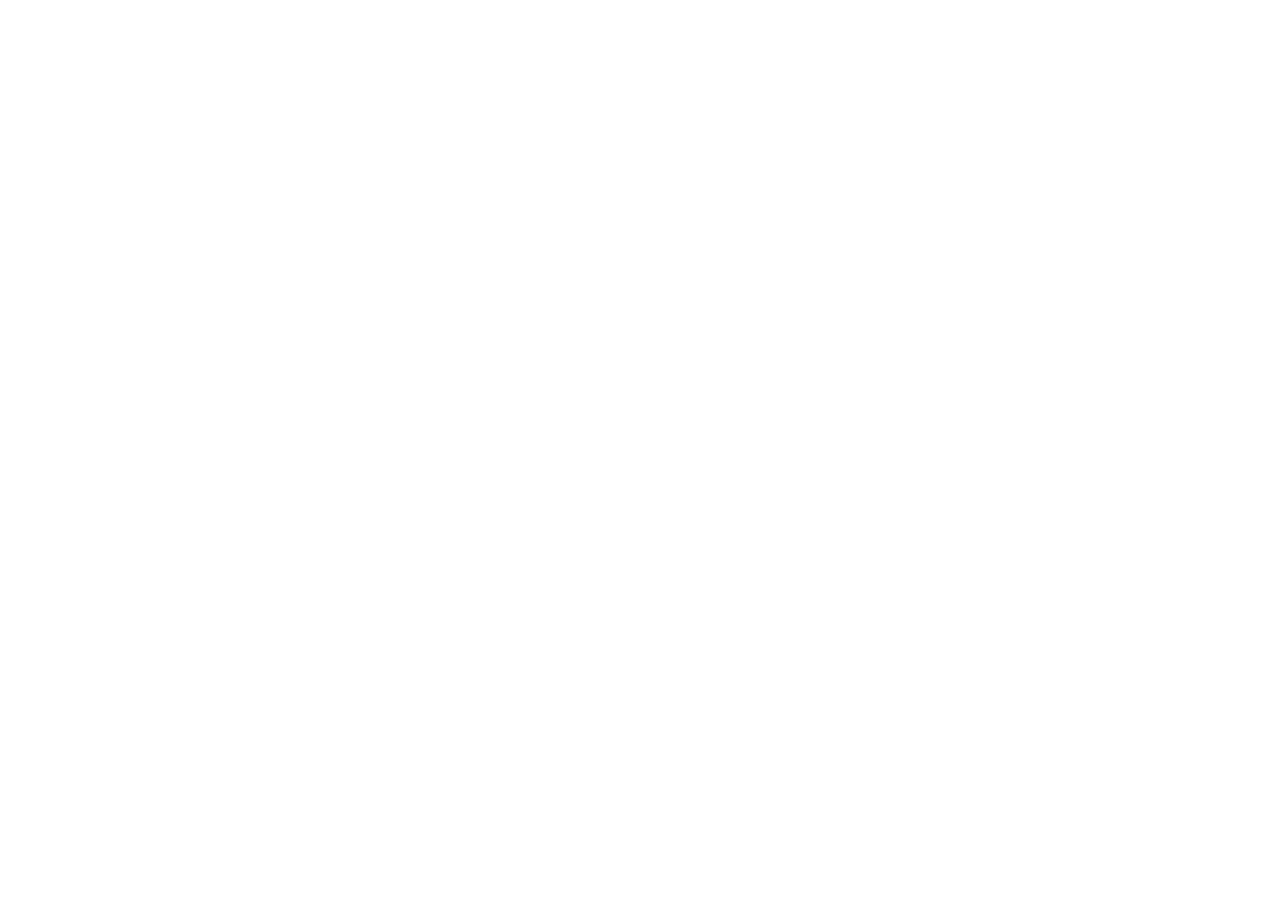
==== commit d101fe42: "Add files via upload" ====
--- a/index.html
+++ b/index.html
@@ -8,8 +8,8 @@
     <link rel="preconnect" href="https://fonts.googleapis.com">
     <link rel="preconnect" href="https://fonts.gstatic.com" crossorigin>
     <link href="https://fonts.googleapis.com/css2?family=Inter:wght@400;500;600;700&display=swap" rel="stylesheet">
-    <script type="module" crossorigin src="/assets/index-B-C0N2ZU.js"></script>
-    <link rel="stylesheet" crossorigin href="/assets/index-DW-LkK3A.css">
+    <script type="module" crossorigin src="/assets/index-B4TshBd_.js"></script>
+    <link rel="stylesheet" crossorigin href="/assets/index-xLjm8wNV.css">
   </head>
   <body>
     <div id="root"></div>
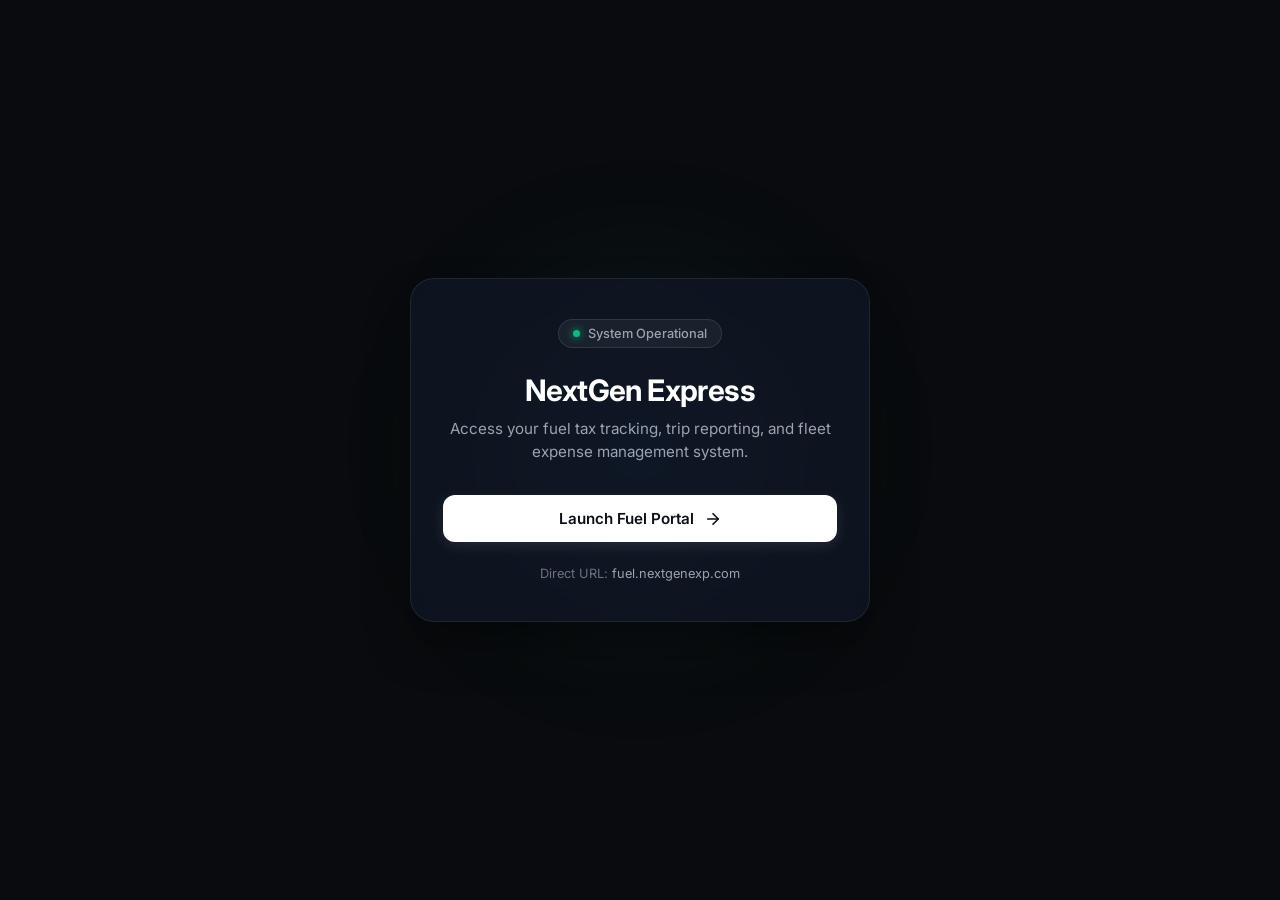
==== commit 714d005a: "Revamp index.html for Fleet Fuel Portal Updated the HTML structure and styles for the NextGen Expres" ====
--- a/index.html
+++ b/index.html
@@ -1,17 +1,175 @@
 <!DOCTYPE html>
 <html lang="en">
-  <head>
-    <meta charset="UTF-8" />
-    <meta name="viewport" content="width=device-width, initial-scale=1.0, maximum-scale=1" />
-    <title>NextGen Express</title>
-    <link rel="icon" type="image/svg+xml" href="/favicon.svg" />
-    <link rel="preconnect" href="https://fonts.googleapis.com">
-    <link rel="preconnect" href="https://fonts.gstatic.com" crossorigin>
-    <link href="https://fonts.googleapis.com/css2?family=Inter:wght@400;500;600;700&display=swap" rel="stylesheet">
-    <script type="module" crossorigin src="/assets/index-B4TshBd_.js"></script>
-    <link rel="stylesheet" crossorigin href="/assets/index-xLjm8wNV.css">
-  </head>
-  <body>
-    <div id="root"></div>
-  </body>
+<head>
+  <meta charset="UTF-8" />
+  <meta name="viewport" content="width=device-width, initial-scale=1.0" />
+  <title>NextGen Express — Fleet Fuel Portal</title>
+  <link rel="icon" type="image/svg+xml" href="/favicon.svg" />
+  <link rel="preconnect" href="https://fonts.googleapis.com">
+  <link rel="preconnect" href="https://fonts.gstatic.com" crossorigin>
+  <link href="https://fonts.googleapis.com/css2?family=Inter:wght@400;500;600;700&display=swap" rel="stylesheet">
+  
+  <style>
+    * {
+      margin: 0;
+      padding: 0;
+      box-sizing: border-box;
+      font-family: 'Inter', -apple-system, BlinkMacSystemFont, sans-serif;
+    }
+
+    body {
+      min-height: 100vh;
+      display: flex;
+      align-items: center;
+      justify-content: center;
+      background-color: #090b0e;
+      color: #f3f4f6;
+      overflow: hidden;
+      position: relative;
+    }
+
+    /* Ambient background glow */
+    .glow {
+      position: absolute;
+      width: 450px;
+      height: 450px;
+      background: radial-gradient(circle, rgba(59, 130, 246, 0.15) 0%, rgba(16, 185, 129, 0.05) 50%, transparent 70%);
+      filter: blur(60px);
+      z-index: 0;
+      pointer-events: none;
+    }
+
+    /* Centered glass card */
+    .card {
+      position: relative;
+      z-index: 1;
+      width: 90%;
+      max-width: 460px;
+      padding: 40px 32px;
+      background: rgba(17, 24, 39, 0.7);
+      backdrop-filter: blur(20px);
+      -webkit-backdrop-filter: blur(20px);
+      border: 1px solid rgba(255, 255, 255, 0.08);
+      border-radius: 24px;
+      box-shadow: 0 25px 50px -12px rgba(0, 0, 0, 0.5);
+      text-align: center;
+    }
+
+    .badge {
+      display: inline-flex;
+      align-items: center;
+      gap: 8px;
+      padding: 6px 14px;
+      border-radius: 9999px;
+      background: rgba(255, 255, 255, 0.05);
+      border: 1px solid rgba(255, 255, 255, 0.1);
+      font-size: 0.8rem;
+      font-weight: 500;
+      color: #9ca3af;
+      margin-bottom: 24px;
+    }
+
+    .badge-dot {
+      width: 7px;
+      height: 7px;
+      background-color: #10b981;
+      border-radius: 50%;
+      box-shadow: 0 0 8px #10b981;
+    }
+
+    h1 {
+      font-size: 1.85rem;
+      font-weight: 700;
+      letter-spacing: -0.02em;
+      color: #ffffff;
+      margin-bottom: 10px;
+    }
+
+    p {
+      font-size: 0.95rem;
+      line-height: 1.5;
+      color: #9ca3af;
+      margin-bottom: 32px;
+    }
+
+    /* Primary CTA Button */
+    .launch-btn {
+      display: inline-flex;
+      align-items: center;
+      justify-content: center;
+      gap: 10px;
+      width: 100%;
+      padding: 14px 24px;
+      background: #ffffff;
+      color: #0b0f17;
+      font-weight: 600;
+      font-size: 0.95rem;
+      text-decoration: none;
+      border-radius: 12px;
+      transition: all 0.2s cubic-bezier(0.4, 0, 0.2, 1);
+      box-shadow: 0 4px 14px rgba(255, 255, 255, 0.1);
+    }
+
+    .launch-btn:hover {
+      background: #f1f5f9;
+      transform: translateY(-2px);
+      box-shadow: 0 8px 24px rgba(255, 255, 255, 0.18);
+    }
+
+    .launch-btn:active {
+      transform: translateY(0);
+    }
+
+    .launch-btn svg {
+      transition: transform 0.2s ease;
+    }
+
+    .launch-btn:hover svg {
+      transform: translateX(3px);
+    }
+
+    .footer-note {
+      margin-top: 24px;
+      font-size: 0.8rem;
+      color: #6b7280;
+    }
+
+    .footer-note a {
+      color: #9ca3af;
+      text-decoration: none;
+      transition: color 0.15s;
+    }
+
+    .footer-note a:hover {
+      color: #ffffff;
+    }
+  </style>
+</head>
+<body>
+
+  <div class="glow"></div>
+
+  <main class="card">
+    <div class="badge">
+      <span class="badge-dot"></span>
+      System Operational
+    </div>
+
+    <h1>NextGen Express</h1>
+    <p>Access your fuel tax tracking, trip reporting, and fleet expense management system.</p>
+
+    <a href="https://fuel.nextgenexp.com" class="launch-btn">
+      Launch Fuel Portal
+      <svg width="18" height="18" viewBox="0 0 24 24" fill="none" stroke="currentColor" stroke-width="2.2" stroke-linecap="round" stroke-linejoin="round">
+        <line x1="5" y1="12" x2="19" y2="12"></line>
+        <polyline points="12 5 19 12 12 19"></polyline>
+      </svg>
+    </a>
+
+    <div class="footer-note">
+      Direct URL: <a href="https://fuel.nextgenexp.com">fuel.nextgenexp.com</a>
+    </div>
+  </main>
+
+</body>
 </html>
